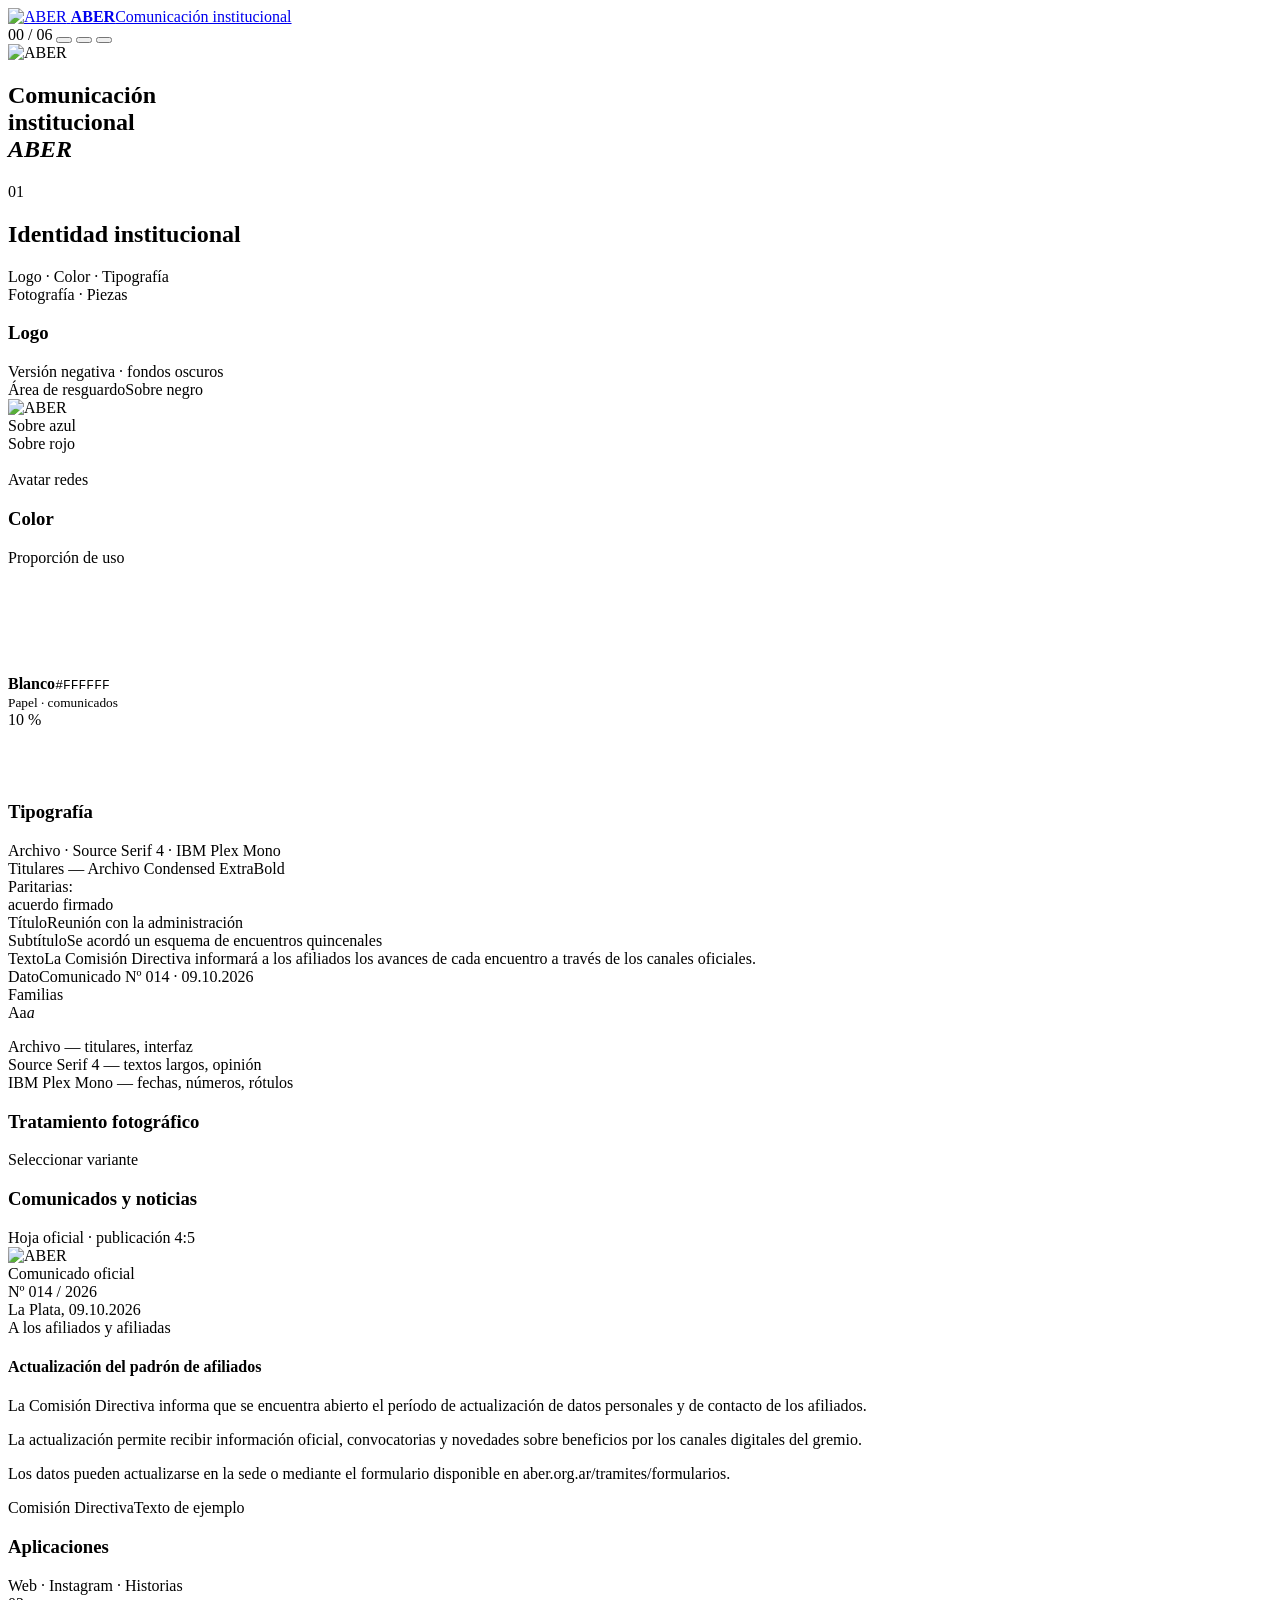
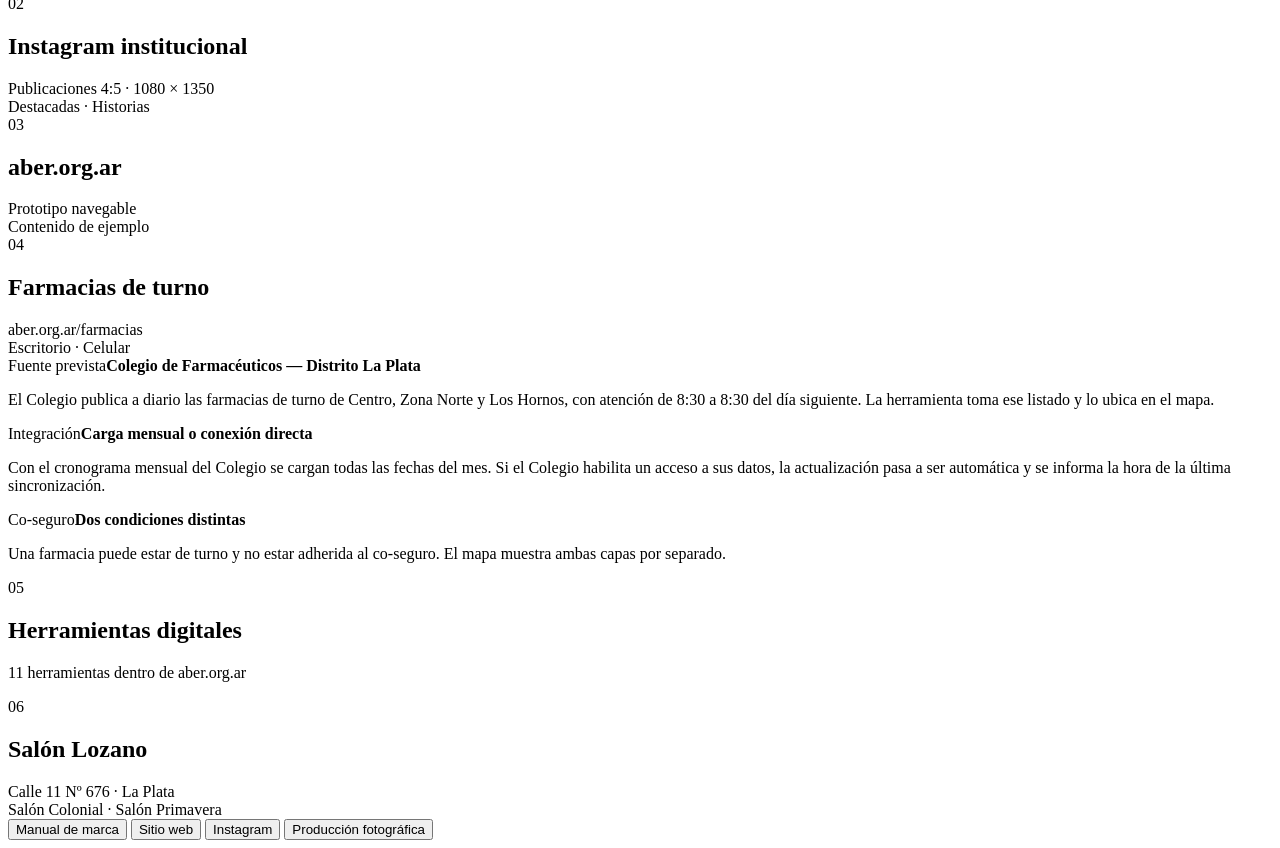
==== aber/index.html @ 08b9a2fa "Add files via upload" ====
<!doctype html>
<html lang="es">
<head>
  <meta charset="utf-8">
  <meta name="viewport" content="width=device-width, initial-scale=1">
  <meta name="robots" content="noindex, nofollow, noarchive, nosnippet, noimageindex">
  <meta name="googlebot" content="noindex, nofollow">
  <meta name="referrer" content="no-referrer">
  <title>ABER — Comunicación institucional</title>
  <meta name="description" content="Propuesta de comunicación institucional para ABER. Documento de trabajo, no indexable.">
  <link rel="icon" href="data:image/svg+xml,%3Csvg xmlns='http://www.w3.org/2000/svg' viewBox='0 0 32 32'%3E%3Crect width='32' height='32' fill='%230b0b0d'/%3E%3Crect x='6' y='22' width='20' height='4' fill='%23d6261d'/%3E%3C/svg%3E">
  <link rel="stylesheet" href="vendor/leaflet/leaflet.css">
  <link rel="stylesheet" href="css/base.css">
  <link rel="stylesheet" href="css/web.css">
  <link rel="stylesheet" href="css/salon.css">
</head>
<body>

<header class="bar">
  <a class="bar__brand" href="#portada" data-go="0">
    <img class="js-logo logo" alt="ABER">
    <span><b>ABER</b>Comunicación institucional</span>
  </a>
  <nav class="bar__nav" id="nav" aria-label="Secciones"></nav>
  <div class="bar__ctrl">
    <span class="count" id="count">00 / 06</span>
    <button id="prev" aria-label="Sección anterior"></button>
    <button id="next" aria-label="Sección siguiente"></button>
    <button class="bar__menu" id="menu" aria-label="Menú"></button>
  </div>
</header>
<div class="progress" id="progress"></div>

<main class="stages" id="stages">

  <!-- 00 PORTADA ======================================================== -->
  <section class="stage" id="portada" data-label="Portada">
    <div class="cover">
      <div class="cover__l">
        <img class="js-logo logo cover__logo" alt="ABER">
        <h1>Comunicación<br>institucional<br><em>ABER</em></h1>
      </div>
      <div class="cover__r">
        <div class="cover__img" id="cover-img"></div>
        <ol class="cover__idx" id="cover-idx"></ol>
      </div>
    </div>
  </section>

  <!-- 01 IDENTIDAD ====================================================== -->
  <section class="stage stage--paper" id="identidad" data-label="Identidad">
    <div class="stage__in">
      <div class="head">
        <span class="head__n">01</span>
        <h2>Identidad institucional</h2>
        <div class="head__meta">Logo · Color · Tipografía<br>Fotografía · Piezas</div>
      </div>

      <div class="sub"><h3>Logo</h3><span>Versión negativa · fondos oscuros</span></div>
      <div class="id-grid">
        <div class="id-logo">
          <span class="k">Área de resguardo</span><span class="k">Sobre negro</span>
          <div class="id-logo__clear"><img class="js-logo logo" alt="ABER"></div>
        </div>
        <div class="id-logo-v">
          <div>
            <div class="id-chip" style="background:var(--azul)"><img class="js-logo logo" alt=""><span class="k">Sobre azul</span></div>
            <div class="id-chip" style="background:var(--rojo)"><img class="js-logo logo" alt=""><span class="k">Sobre rojo</span></div>
          </div>
          <div>
            <div class="id-chip id-chip--avatar"><div class="av"><img class="js-logo logo" alt=""></div><span class="k">Avatar redes</span></div>
            <div class="id-chip" id="id-chip-photo" style="padding:0;overflow:hidden"></div>
          </div>
        </div>
      </div>

      <div class="sub"><h3>Color</h3><span>Proporción de uso</span></div>
      <div class="pal">
        <div style="background:var(--negro);color:#fff"><div><b>Negro</b><code>#0B0B0D · RGB 11 11 13</code></div><div><small>Fondos institucionales · texto</small><br><span class="pal__pct">60 %</span></div></div>
        <div style="background:var(--azul);color:#fff"><div><b>Azul</b><code>#1F3F9C · RGB 31 63 156</code></div><div><small>Noticias · web · acuerdos</small><br><span class="pal__pct">25 %</span></div></div>
        <div style="background:var(--blanco);color:var(--negro)"><div><b>Blanco</b><code>#FFFFFF</code></div><div><small>Papel · comunicados</small><br><span class="pal__pct">10 %</span></div></div>
        <div style="background:var(--rojo);color:#fff"><div><b>Rojo</b><code>#D6261D</code></div><div><small>Oficial · convocatorias</small><br><span class="pal__pct">5 %</span></div></div>
      </div>

      <div class="sub"><h3>Tipografía</h3><span>Archivo · Source Serif 4 · IBM Plex Mono</span></div>
      <div class="type">
        <div class="type__spec">
          <span class="k">Titulares — Archivo Condensed ExtraBold</span>
          <div class="big">Paritarias:<br><span>acuerdo firmado</span></div>
          <div class="type__row"><span class="k">Título</span><span class="t-h1">Reunión con la administración</span></div>
          <div class="type__row"><span class="k">Subtítulo</span><span class="t-h2">Se acordó un esquema de encuentros quincenales</span></div>
          <div class="type__row"><span class="k">Texto</span><span class="t-body">La Comisión Directiva informará a los afiliados los avances de cada encuentro a través de los canales oficiales.</span></div>
          <div class="type__row"><span class="k">Dato</span><span class="t-meta">Comunicado Nº 014 · 09.10.2026</span></div>
        </div>
        <div class="type__alpha">
          <span class="k">Familias</span>
          <div class="glyph">Aa<em>a</em></div>
          <p>Archivo — titulares, interfaz<br>Source Serif 4 — textos largos, opinión<br>IBM Plex Mono — fechas, números, rótulos</p>
        </div>
      </div>

      <div class="sub"><h3>Tratamiento fotográfico</h3><span>Seleccionar variante</span></div>
      <div class="photo-t">
        <div class="photo-t__stage" id="pt-stage"></div>
        <div class="photo-t__opts" id="pt-opts"></div>
      </div>

      <div class="sub"><h3>Comunicados y noticias</h3><span>Hoja oficial · publicación 4:5</span></div>
      <div class="docs-ex">
        <div class="sheet">
          <div class="sheet__h"><img class="js-logo logo" alt="ABER"><div>Comunicado oficial<br>Nº 014 / 2026<br>La Plata, 09.10.2026</div></div>
          <div class="sheet__band"></div>
          <div class="sheet__b">
            <span class="t-meta">A los afiliados y afiliadas</span>
            <h4>Actualización del padrón de afiliados</h4>
            <p>La Comisión Directiva informa que se encuentra abierto el período de actualización de datos personales y de contacto de los afiliados.</p>
            <p>La actualización permite recibir información oficial, convocatorias y novedades sobre beneficios por los canales digitales del gremio.</p>
            <p>Los datos pueden actualizarse en la sede o mediante el formulario disponible en aber.org.ar/tramites/formularios.</p>
            <div class="sheet__sig"><span>Comisión Directiva</span><span>Texto de ejemplo</span></div>
          </div>
        </div>
        <div id="id-posts" style="display:grid;grid-template-columns:1fr 1fr;gap:16px"></div>
      </div>

      <div class="sub"><h3>Aplicaciones</h3><span>Web · Instagram · Historias</span></div>
      <div class="apps" id="id-apps"></div>
    </div>
  </section>

  <!-- 02 INSTAGRAM ====================================================== -->
  <section class="stage stage--ink" id="instagram" data-label="Instagram">
    <div class="stage__in">
      <div class="head">
        <span class="head__n">02</span>
        <h2>Instagram institucional</h2>
        <div class="head__meta">Publicaciones 4:5 · 1080 × 1350<br>Destacadas · Historias</div>
      </div>
      <div class="ig-layout">
        <aside class="ig-now" id="ig-now"></aside>
        <div class="phone" id="ig-phone"></div>
        <aside class="ig-side" id="ig-side"></aside>
      </div>
      <div class="ig-strip" id="ig-strip"></div>
    </div>
  </section>

  <!-- 03 WEB ============================================================ -->
  <section class="stage stage--ink" id="web" data-label="aber.org.ar">
    <div class="stage__in">
      <div class="head">
        <span class="head__n">03</span>
        <h2>aber.org.ar</h2>
        <div class="head__meta">Prototipo navegable<br>Contenido de ejemplo</div>
      </div>
      <div class="tour" id="web-tour"></div>
      <div id="web-frame"></div>
    </div>
  </section>

  <!-- 04 FARMACIAS ====================================================== -->
  <section class="stage stage--ink" id="farmacias" data-label="Farmacias">
    <div class="stage__in">
      <div class="head">
        <span class="head__n">04</span>
        <h2>Farmacias de turno</h2>
        <div class="head__meta">aber.org.ar/farmacias<br>Escritorio · Celular</div>
      </div>
      <div class="farm-wrap">
        <div id="farm-desk"></div>
        <div class="handset"><div class="handset__scr" id="farm-mobile"></div></div>
      </div>
      <div class="farm-note">
        <div><span class="k">Fuente prevista</span><b>Colegio de Farmacéuticos — Distrito La Plata</b><p>El Colegio publica a diario las farmacias de turno de Centro, Zona Norte y Los Hornos, con atención de 8:30 a 8:30 del día siguiente. La herramienta toma ese listado y lo ubica en el mapa.</p></div>
        <div><span class="k">Integración</span><b>Carga mensual o conexión directa</b><p>Con el cronograma mensual del Colegio se cargan todas las fechas del mes. Si el Colegio habilita un acceso a sus datos, la actualización pasa a ser automática y se informa la hora de la última sincronización.</p></div>
        <div><span class="k">Co-seguro</span><b>Dos condiciones distintas</b><p>Una farmacia puede estar de turno y no estar adherida al co-seguro. El mapa muestra ambas capas por separado.</p></div>
      </div>
    </div>
  </section>

  <!-- 05 HERRAMIENTAS =================================================== -->
  <section class="stage stage--ink" id="herramientas" data-label="Herramientas">
    <div class="stage__in">
      <div class="head">
        <span class="head__n">05</span>
        <h2>Herramientas digitales</h2>
        <div class="head__meta">11 herramientas dentro de aber.org.ar</div>
      </div>
      <div class="tools-wrap">
        <ul class="tools-rail" id="tools-rail"></ul>
        <div id="tools-frame"></div>
      </div>
    </div>
  </section>

  <!-- 06 SALÓN LOZANO =================================================== -->
  <section class="stage stage--paper" id="salon" data-label="Salón Lozano">
    <div class="stage__in">
      <div class="head">
        <span class="head__n">06</span>
        <h2>Salón Lozano</h2>
        <div class="head__meta">Calle 11 Nº 676 · La Plata<br>Salón Colonial · Salón Primavera</div>
      </div>
      <div class="sl-tabs" role="tablist">
        <button class="is-on" data-pane="sl-marca">Manual de marca</button>
        <button data-pane="sl-web">Sitio web</button>
        <button data-pane="sl-insta">Instagram</button>
        <button data-pane="sl-fotos">Producción fotográfica</button>
      </div>
      <div class="sl-pane is-on" id="sl-marca"></div>
      <div class="sl-pane" id="sl-web"></div>
      <div class="sl-pane" id="sl-insta"></div>
      <div class="sl-pane" id="sl-fotos"></div>
    </div>
  </section>

</main>

<!-- Visor de publicación -->
<div class="ov" id="ov-post" role="dialog" aria-modal="true" aria-label="Publicación"></div>
<!-- Visor de historias -->
<div class="ov" id="ov-story" role="dialog" aria-modal="true" aria-label="Historia destacada"></div>

<script src="vendor/leaflet/leaflet.js"></script>
<script src="js/config.js"></script>
<script src="js/data/demo.js"></script>
<script src="js/data/contenido-ig.js"></script>
<script src="js/icons.js"></script>
<script src="js/media.js"></script>
<script src="js/posts.js"></script>
<script src="js/instagram.js"></script>
<script src="js/aber-site.js"></script>
<script src="js/logo-salon.js"></script>
<script src="js/salon.js"></script>
<script src="js/presentacion.js"></script>
</body>
</html>
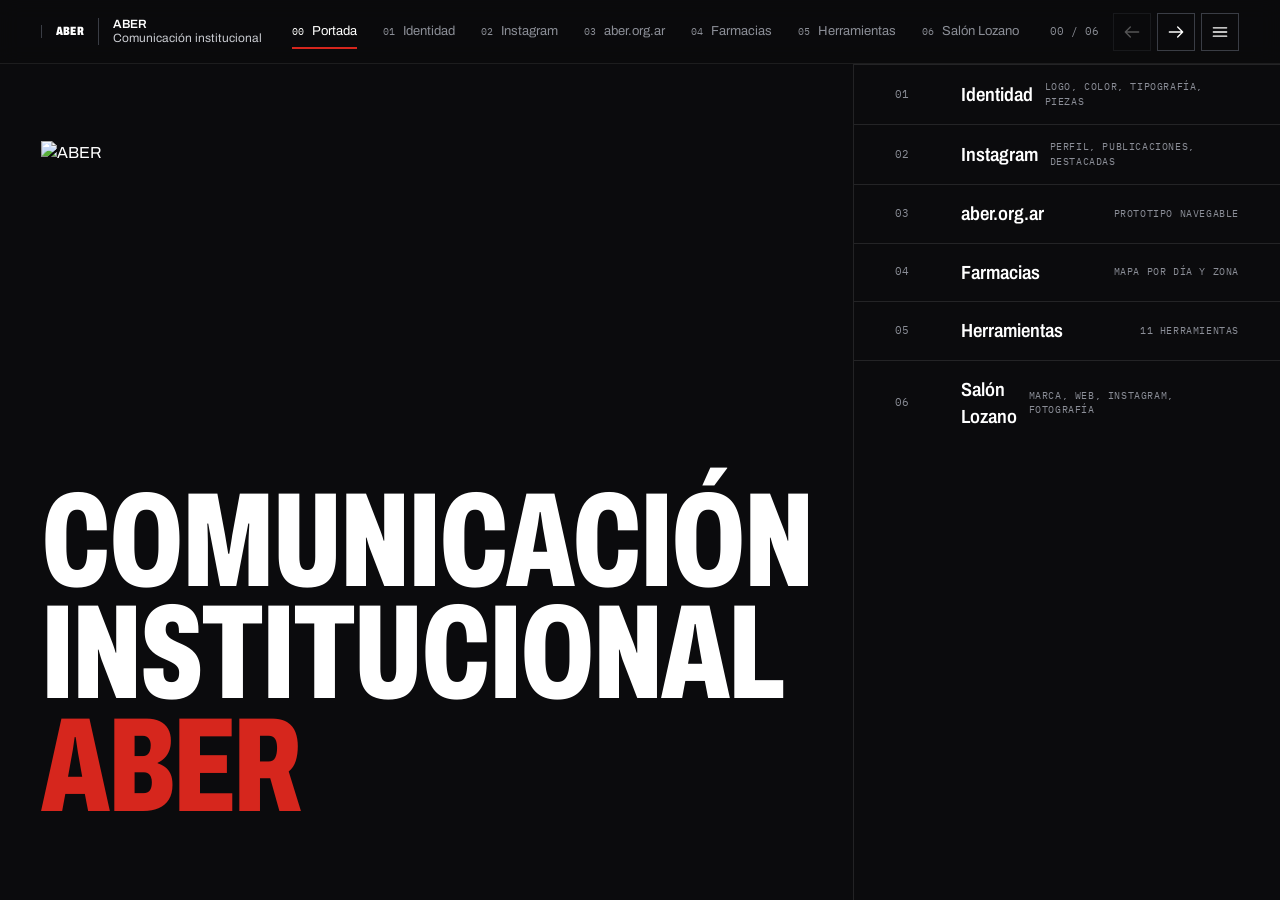
==== commit 8f05bcda: "Update index.html" ====
--- a/aber/index.html
+++ b/aber/index.html
@@ -6,7 +6,7 @@
   <meta name="robots" content="noindex, nofollow, noarchive, nosnippet, noimageindex">
   <meta name="googlebot" content="noindex, nofollow">
   <meta name="referrer" content="no-referrer">
-  <title>ABER — Comunicación institucional</title>
+  <title>ABER - Comunicación institucional</title>
   <meta name="description" content="Propuesta de comunicación institucional para ABER. Documento de trabajo, no indexable.">
   <link rel="icon" href="data:image/svg+xml,%3Csvg xmlns='http://www.w3.org/2000/svg' viewBox='0 0 32 32'%3E%3Crect width='32' height='32' fill='%230b0b0d'/%3E%3Crect x='6' y='22' width='20' height='4' fill='%23d6261d'/%3E%3C/svg%3E">
   <link rel="stylesheet" href="vendor/leaflet/leaflet.css">
@@ -37,11 +37,11 @@
   <section class="stage" id="portada" data-label="Portada">
     <div class="cover">
       <div class="cover__l">
-        <img class="js-logo logo cover__logo" alt="ABER">
+        <img class="https://raw.githubusercontent.com/inaki-ibargoyengarro/portfolio/07cdb1026eb9301e527440f05e593dbdc84491b1/aber/logos/logo-aber.svg" alt="ABER">
         <h1>Comunicación<br>institucional<br><em>ABER</em></h1>
       </div>
       <div class="cover__r">
-        <div class="cover__img" id="cover-img"></div>
+        <div class="https://www.infocielo.com/wp-content/uploads/2025/09/Foto2-scaled.jpg" id="cover-img"></div>
         <ol class="cover__idx" id="cover-idx"></ol>
       </div>
     </div>
--- a/aber/css/base.css
+++ b/aber/css/base.css
@@ -0,0 +1,722 @@
+/* ==========================================================================
+   ABER — Presentación de comunicación institucional
+   Base: tipografías, tokens, estructura de la presentación, identidad,
+   Instagram y visores.
+   ========================================================================== */
+
+@font-face { font-family: "Archivo"; src: url("../assets/fonts/archivo-latin-standard-normal.woff2") format("woff2"); font-weight: 100 900; font-stretch: 62% 125%; font-display: swap; unicode-range: U+0000-00FF, U+0131, U+0152-0153, U+02BB-02BC, U+02C6, U+02DA, U+02DC, U+2000-206F, U+20AC, U+2122, U+2191, U+2193, U+2212, U+2215, U+FEFF, U+FFFD; }
+@font-face { font-family: "Archivo"; src: url("../assets/fonts/archivo-latin-ext-standard-normal.woff2") format("woff2"); font-weight: 100 900; font-stretch: 62% 125%; font-display: swap; unicode-range: U+0100-02AF, U+0304, U+0308, U+0329, U+1E00-1E9F, U+1EF2-1EFF, U+2020, U+20A0-20AB, U+20AD-20C0, U+2113, U+2C60-2C7F, U+A720-A7FF; }
+@font-face { font-family: "Source Serif 4"; src: url("../assets/fonts/source-serif-4-latin-standard-normal.woff2") format("woff2"); font-weight: 200 900; font-display: swap; }
+@font-face { font-family: "Source Serif 4"; src: url("../assets/fonts/source-serif-4-latin-standard-italic.woff2") format("woff2"); font-weight: 200 900; font-style: italic; font-display: swap; }
+@font-face { font-family: "Cormorant Garamond"; src: url("../assets/fonts/cormorant-garamond-latin-wght-normal.woff2") format("woff2"); font-weight: 300 700; font-display: swap; }
+@font-face { font-family: "Cormorant Garamond"; src: url("../assets/fonts/cormorant-garamond-latin-wght-italic.woff2") format("woff2"); font-weight: 300 700; font-style: italic; font-display: swap; }
+@font-face { font-family: "IBM Plex Mono"; src: url("../assets/fonts/ibm-plex-mono-latin-400-normal.woff2") format("woff2"); font-weight: 400; font-display: swap; }
+@font-face { font-family: "IBM Plex Mono"; src: url("../assets/fonts/ibm-plex-mono-latin-500-normal.woff2") format("woff2"); font-weight: 500; font-display: swap; }
+
+:root {
+  /* Identidad ABER */
+  --negro: #0b0b0d;
+  --tinta: #15161a;
+  --grafito: #24262c;
+  --humo: #3a3d45;
+  --gris: #8b8e97;
+  --niebla: #c9cbd1;
+  --papel: #f4f3ef;
+  --blanco: #ffffff;
+  --azul: #1f3f9c;
+  --azul-osc: #122766;
+  --azul-cl: #dfe5f4;
+  --rojo: #d6261d;
+  --rojo-osc: #9e1a14;
+
+  --f-sans: "Archivo", "Helvetica Neue", Arial, sans-serif;
+  --f-serif: "Source Serif 4", Georgia, serif;
+  --f-mono: "IBM Plex Mono", ui-monospace, monospace;
+  --f-salon: "Cormorant Garamond", Garamond, serif;
+
+  --bar: 64px;
+  --gut: clamp(16px, 3.2vw, 48px);
+  --ease: cubic-bezier(.2, .7, .1, 1);
+}
+
+*, *::before, *::after { box-sizing: border-box; }
+html, body { height: 100%; }
+body {
+  margin: 0; background: var(--negro); color: var(--blanco);
+  font-family: var(--f-sans); font-size: 16px; line-height: 1.45;
+  -webkit-font-smoothing: antialiased; overflow: hidden;
+}
+img { max-width: 100%; display: block; }
+button, input, select, textarea { font: inherit; color: inherit; }
+button { cursor: pointer; background: none; border: 0; padding: 0; }
+a { color: inherit; }
+.ico { width: 1.25em; height: 1.25em; flex: none; }
+.vh { position: absolute !important; width: 1px; height: 1px; overflow: hidden; clip: rect(0 0 0 0); }
+
+/* --------------------------------------------------------------------------
+   Tipografía de presentación
+   -------------------------------------------------------------------------- */
+.mono { font-family: var(--f-mono); font-size: 11px; letter-spacing: .08em; text-transform: uppercase; }
+.cond { font-stretch: 72%; }
+.k { font-family: var(--f-mono); font-size: 11px; letter-spacing: .1em; text-transform: uppercase; color: var(--gris); }
+
+/* --------------------------------------------------------------------------
+   Barra superior
+   -------------------------------------------------------------------------- */
+.bar {
+  position: fixed; inset: 0 0 auto 0; height: var(--bar); z-index: 50;
+  display: grid; grid-template-columns: auto 1fr auto; align-items: center; gap: 24px;
+  padding: 0 var(--gut); background: rgba(11, 11, 13, .92);
+  backdrop-filter: blur(10px); border-bottom: 1px solid rgba(255, 255, 255, .08);
+}
+.bar__brand { display: flex; align-items: center; gap: 14px; text-decoration: none; }
+.bar__brand img { height: 30px; width: auto; }
+.bar__brand span { font-size: 12px; line-height: 1.15; color: var(--niebla); border-left: 1px solid var(--humo); padding-left: 14px; }
+.bar__brand b { display: block; color: var(--blanco); font-weight: 600; }
+.bar__nav { display: flex; gap: 2px; justify-content: center; overflow-x: auto; scrollbar-width: none; }
+.bar__nav::-webkit-scrollbar { display: none; }
+.bar__nav button {
+  position: relative; display: flex; gap: 8px; align-items: baseline; white-space: nowrap;
+  padding: 10px 12px; font-size: 13px; color: var(--gris); transition: color .2s;
+}
+.bar__nav button i { font-family: var(--f-mono); font-style: normal; font-size: 10px; }
+.bar__nav button:hover { color: var(--blanco); }
+.bar__nav button.is-on { color: var(--blanco); }
+.bar__nav button.is-on::after { content: ""; position: absolute; left: 12px; right: 12px; bottom: 2px; height: 2px; background: var(--rojo); }
+.bar__ctrl { display: flex; align-items: center; gap: 6px; }
+.bar__ctrl .count { font-family: var(--f-mono); font-size: 11px; color: var(--gris); margin-right: 8px; min-width: 44px; text-align: right; }
+.bar__ctrl button { width: 38px; height: 38px; display: grid; place-items: center; border: 1px solid var(--humo); color: var(--blanco); transition: background .2s, border-color .2s; }
+.bar__ctrl button:hover { background: var(--blanco); color: var(--negro); border-color: var(--blanco); }
+.bar__ctrl button:disabled { opacity: .3; pointer-events: none; }
+.bar__menu { display: none; }
+.progress { position: fixed; top: var(--bar); left: 0; height: 2px; background: var(--rojo); z-index: 51; transition: width .5s var(--ease); }
+
+/* --------------------------------------------------------------------------
+   Escenarios (secciones)
+   -------------------------------------------------------------------------- */
+.stages { position: fixed; inset: var(--bar) 0 0 0; }
+.stage {
+  position: absolute; inset: 0; overflow-y: auto; overflow-x: hidden;
+  opacity: 0; visibility: hidden; transform: translateX(40px);
+  transition: opacity .55s var(--ease), transform .7s var(--ease), visibility 0s .7s;
+  scroll-behavior: smooth;
+}
+.stage.from-left { transform: translateX(-40px); }
+.stage.is-on { opacity: 1; visibility: visible; transform: none; transition: opacity .55s var(--ease) .08s, transform .7s var(--ease) .08s, visibility 0s; }
+.stage--paper { background: var(--papel); color: var(--negro); }
+.stage--ink { background: var(--tinta); }
+.stage__in { padding: clamp(24px, 3.4vw, 52px) var(--gut) 96px; max-width: 1560px; margin: 0 auto; }
+
+.head {
+  display: grid; grid-template-columns: minmax(80px, 140px) 1fr auto; gap: 24px; align-items: end;
+  padding-bottom: 18px; border-bottom: 1px solid currentColor; margin-bottom: clamp(22px, 3vw, 40px);
+}
+.head__n { font-family: var(--f-mono); font-size: 13px; letter-spacing: .1em; align-self: start; padding-top: 10px; }
+.head__n::before { content: ""; display: block; width: 26px; height: 3px; background: var(--rojo); margin-bottom: 10px; }
+.head h2 { margin: 0; font-size: clamp(34px, 4.8vw, 74px); line-height: .9; font-weight: 800; font-stretch: 68%; text-transform: uppercase; letter-spacing: -.01em; }
+.head__meta { font-family: var(--f-mono); font-size: 11px; letter-spacing: .08em; text-transform: uppercase; text-align: right; line-height: 1.7; opacity: .65; }
+
+.sub { display: flex; align-items: baseline; gap: 14px; margin: 64px 0 22px; }
+.sub:first-child { margin-top: 0; }
+.sub h3 { margin: 0; font-size: 22px; font-weight: 700; font-stretch: 80%; text-transform: uppercase; letter-spacing: .01em; }
+.sub span { font-family: var(--f-mono); font-size: 11px; letter-spacing: .08em; opacity: .55; text-transform: uppercase; }
+.sub::after { content: ""; flex: 1; height: 1px; background: currentColor; opacity: .18; }
+
+.demo-flag {
+  display: inline-flex; gap: 6px; align-items: center; padding: 3px 8px;
+  font-family: var(--f-mono); font-size: 10px; letter-spacing: .08em; text-transform: uppercase;
+  border: 1px solid currentColor; opacity: .7;
+}
+
+/* --------------------------------------------------------------------------
+   Imágenes ilustrativas
+   -------------------------------------------------------------------------- */
+.ph { position: relative; margin: 0; overflow: hidden; background: var(--ph-bg); }
+.ph svg, .ph img { position: absolute; inset: 0; width: 100%; height: 100%; object-fit: cover; }
+.ph__tag {
+  position: absolute; right: 8px; bottom: 8px; z-index: 2; padding: 3px 6px;
+  font-family: var(--f-mono); font-size: 9px; letter-spacing: .08em; text-transform: uppercase;
+  background: rgba(0, 0, 0, .55); color: #fff; pointer-events: none;
+}
+.ph--azul { --ph-bg: #0f1f52; --ph-bg2: #1f3f9c; --ph-mid: #2c52b8; --ph-fg: #07103a; --ph-ac: #e9edf8; }
+.ph--noche { --ph-bg: #0b0b0d; --ph-bg2: #2a2c33; --ph-mid: #3b3e47; --ph-fg: #000; --ph-ac: #d6261d; }
+.ph--rojo { --ph-bg: #7c130e; --ph-bg2: #d6261d; --ph-mid: #b61f17; --ph-fg: #350604; --ph-ac: #f4f3ef; }
+.ph--papel { --ph-bg: #dedbd1; --ph-bg2: #f4f3ef; --ph-mid: #cbc6b8; --ph-fg: #24262c; --ph-ac: #1f3f9c; }
+.ph--gris { --ph-bg: #46484f; --ph-bg2: #8b8e97; --ph-mid: #6c6f78; --ph-fg: #16171b; --ph-ac: #f4f3ef; }
+.ph--calido { --ph-bg: #2a241d; --ph-bg2: #5b4b3a; --ph-mid: #786550; --ph-fg: #15110d; --ph-ac: #ead9b6; }
+.ph--salvia { --ph-bg: #2a3328; --ph-bg2: #5f6e57; --ph-mid: #7f8e74; --ph-fg: #141a12; --ph-ac: #efe6cf; }
+
+/* Logo */
+.logo { display: block; height: auto; }
+.logo-fallback { font-weight: 900; font-stretch: 70%; letter-spacing: .02em; }
+
+/* --------------------------------------------------------------------------
+   00 Portada
+   -------------------------------------------------------------------------- */
+.cover { min-height: 100%; display: grid; grid-template-columns: 1.15fr 1fr; }
+.cover__l { padding: clamp(32px, 6vw, 88px) var(--gut); display: flex; flex-direction: column; justify-content: space-between; gap: 48px; border-right: 1px solid rgba(255,255,255,.1); }
+.cover__logo { width: clamp(140px, 18vw, 240px); }
+.cover h1 { margin: 0; font-size: clamp(56px, 10.5vw, 168px); line-height: .84; font-weight: 800; font-stretch: 64%; text-transform: uppercase; letter-spacing: -.015em; }
+.cover h1 em { font-style: normal; color: var(--rojo); }
+.cover__meta { display: grid; grid-template-columns: repeat(3, auto); justify-content: start; gap: 8px 40px; }
+.cover__meta div { font-family: var(--f-mono); font-size: 11px; letter-spacing: .08em; text-transform: uppercase; color: var(--gris); }
+.cover__meta b { display: block; color: var(--blanco); font-weight: 500; margin-top: 4px; }
+.cover__r { display: flex; flex-direction: column; }
+.cover__img { flex: 1; min-height: 260px; }
+.cover__idx { list-style: none; margin: 0; padding: 0; background: var(--negro); }
+.cover__idx button {
+  width: 100%; display: grid; grid-template-columns: 54px 1fr auto; align-items: center; gap: 12px; text-align: left;
+  padding: 15px var(--gut); border-top: 1px solid rgba(255,255,255,.1); transition: background .25s, padding .25s;
+}
+.cover__idx button:hover { background: var(--azul); padding-left: calc(var(--gut) + 8px); }
+.cover__idx i { font-family: var(--f-mono); font-style: normal; font-size: 11px; color: var(--gris); }
+.cover__idx button:hover i { color: var(--blanco); }
+.cover__idx span { font-size: 19px; font-weight: 600; font-stretch: 85%; }
+.cover__idx small { font-family: var(--f-mono); font-size: 10px; letter-spacing: .06em; text-transform: uppercase; color: var(--gris); }
+
+/* --------------------------------------------------------------------------
+   01 Identidad
+   -------------------------------------------------------------------------- */
+.id-grid { display: grid; grid-template-columns: repeat(12, 1fr); gap: 16px; }
+.id-logo { grid-column: span 7; background: var(--negro); color: #fff; min-height: 420px; position: relative; display: grid; place-items: center; overflow: hidden; }
+.id-logo__clear { position: relative; padding: 46px; outline: 1px dashed rgba(255,255,255,.28); }
+.id-logo__clear::before, .id-logo__clear::after { content: ""; position: absolute; width: 46px; height: 46px; border: 1px solid rgba(214, 38, 29, .7); }
+.id-logo__clear::before { left: 0; top: 0; border-width: 0 1px 1px 0; }
+.id-logo__clear::after { right: 0; bottom: 0; border-width: 1px 0 0 1px; }
+.id-logo img { width: clamp(160px, 22vw, 300px); }
+.id-logo .k { position: absolute; left: 20px; top: 18px; }
+.id-logo .k + .k { left: auto; right: 20px; }
+.id-logo-v { grid-column: span 5; display: grid; grid-template-rows: 1fr 1fr; gap: 16px; }
+.id-logo-v > div { display: grid; grid-template-columns: 1fr 1fr; gap: 16px; }
+.id-chip { position: relative; display: grid; place-items: center; min-height: 196px; }
+.id-chip img { width: 46%; }
+.id-chip .k { position: absolute; left: 14px; bottom: 12px; color: rgba(255,255,255,.75); }
+.id-chip--avatar { background: var(--tinta); }
+.id-chip--avatar .av { width: 112px; height: 112px; border-radius: 50%; background: var(--negro); display: grid; place-items: center; box-shadow: 0 0 0 3px var(--tinta), 0 0 0 5px var(--rojo); }
+.id-chip--avatar .av img { width: 70%; }
+
+.pal { display: grid; grid-template-columns: 6fr 2.5fr 1fr .9fr; min-height: 300px; border: 1px solid rgba(0,0,0,.12); }
+.pal > div { position: relative; padding: 20px; display: flex; flex-direction: column; justify-content: space-between; }
+.pal b { font-size: 26px; font-weight: 800; font-stretch: 72%; text-transform: uppercase; }
+.pal code { font-family: var(--f-mono); font-size: 11px; display: block; line-height: 1.7; opacity: .8; }
+.pal small { font-family: var(--f-mono); font-size: 10px; letter-spacing: .06em; text-transform: uppercase; opacity: .7; }
+.pal__pct { font-family: var(--f-mono); font-size: 11px; }
+
+.type { display: grid; grid-template-columns: 1.3fr 1fr; gap: 16px; }
+.type__spec { background: var(--blanco); padding: clamp(20px, 3vw, 40px); border: 1px solid rgba(0,0,0,.08); }
+.type__spec .big { font-size: clamp(54px, 7vw, 112px); line-height: .85; font-weight: 800; font-stretch: 64%; text-transform: uppercase; margin: 16px 0 24px; }
+.type__spec .big span { color: var(--azul); }
+.type__row { display: grid; grid-template-columns: 120px 1fr; gap: 16px; padding: 14px 0; border-top: 1px solid rgba(0,0,0,.1); align-items: baseline; }
+.type__row .k { color: #6b6e76; }
+.t-h1 { font-size: 34px; line-height: 1; font-weight: 800; font-stretch: 70%; text-transform: uppercase; }
+.t-h2 { font-size: 22px; font-weight: 600; font-stretch: 88%; line-height: 1.1; }
+.t-body { font-family: var(--f-serif); font-size: 17px; line-height: 1.5; }
+.t-meta { font-family: var(--f-mono); font-size: 12px; letter-spacing: .08em; text-transform: uppercase; }
+.type__alpha { background: var(--negro); color: var(--blanco); padding: clamp(20px, 3vw, 40px); display: flex; flex-direction: column; justify-content: space-between; gap: 24px; }
+.type__alpha .glyph { font-size: clamp(120px, 16vw, 230px); line-height: .8; font-weight: 800; font-stretch: 64%; }
+.type__alpha .glyph em { font-family: var(--f-serif); font-style: italic; font-weight: 400; font-stretch: 100%; color: var(--rojo); }
+.type__alpha p { margin: 0; font-family: var(--f-mono); font-size: 11px; letter-spacing: .06em; color: var(--niebla); text-transform: uppercase; line-height: 1.8; }
+
+.photo-t { display: grid; grid-template-columns: 1.6fr 1fr; gap: 16px; }
+.photo-t__stage { position: relative; aspect-ratio: 16 / 10; }
+.photo-t__stage .ph { position: absolute; inset: 0; transition: filter .4s; }
+.photo-t__cap { position: absolute; left: 0; bottom: 0; right: 0; padding: 28px; color: #fff; z-index: 3; background: linear-gradient(transparent, rgba(0,0,0,.6)); }
+.photo-t__cap b { display: block; font-size: clamp(22px, 2.6vw, 38px); line-height: 1; font-weight: 800; font-stretch: 70%; text-transform: uppercase; max-width: 16ch; }
+.photo-t__cap span { display: inline-block; margin-bottom: 10px; padding: 3px 7px; background: var(--rojo); font-family: var(--f-mono); font-size: 10px; letter-spacing: .08em; text-transform: uppercase; }
+.photo-t__opts { display: flex; flex-direction: column; }
+.photo-t__opts button { display: grid; grid-template-columns: 54px 1fr; gap: 16px; align-items: center; text-align: left; padding: 16px 0; border-top: 1px solid rgba(0,0,0,.14); }
+.photo-t__opts button:last-child { border-bottom: 1px solid rgba(0,0,0,.14); }
+.photo-t__opts button .sw { width: 54px; height: 54px; }
+.photo-t__opts button b { display: block; font-size: 16px; font-weight: 700; }
+.photo-t__opts button small { color: #6b6e76; font-size: 13px; }
+.photo-t__opts button.is-on b { color: var(--rojo); }
+.photo-t__opts button.is-on .sw { outline: 2px solid var(--rojo); outline-offset: 3px; }
+
+.docs-ex { display: grid; grid-template-columns: 1fr 1.25fr; gap: 16px; align-items: start; }
+.sheet { background: var(--blanco); color: var(--negro); box-shadow: 0 1px 0 rgba(0,0,0,.06), 0 30px 60px -30px rgba(0,0,0,.35); aspect-ratio: 1 / 1.414; display: flex; flex-direction: column; }
+.sheet__h { background: var(--negro); color: #fff; display: flex; justify-content: space-between; align-items: center; padding: 6% 7%; }
+.sheet__h img { width: 26%; }
+.sheet__h div { text-align: right; font-family: var(--f-mono); font-size: clamp(8px, .8vw, 11px); letter-spacing: .08em; text-transform: uppercase; line-height: 1.6; }
+.sheet__band { height: 1.4%; background: var(--rojo); }
+.sheet__b { padding: 7%; flex: 1; display: flex; flex-direction: column; }
+.sheet__b .t-meta { color: var(--rojo); font-size: clamp(9px, .8vw, 11px); }
+.sheet__b h4 { margin: 3% 0 5%; font-size: clamp(20px, 2.3vw, 34px); line-height: .95; font-weight: 800; font-stretch: 70%; text-transform: uppercase; }
+.sheet__b p { margin: 0 0 3%; font-family: var(--f-serif); font-size: clamp(10px, .95vw, 14px); line-height: 1.5; }
+.sheet__sig { margin-top: auto; padding-top: 4%; border-top: 1px solid rgba(0,0,0,.2); display: flex; justify-content: space-between; font-family: var(--f-mono); font-size: clamp(8px, .75vw, 10px); letter-spacing: .06em; text-transform: uppercase; }
+
+.apps { display: grid; grid-template-columns: 1fr 1fr 1fr; gap: 16px; align-items: end; }
+.apps figure { margin: 0; }
+.apps figcaption { margin-top: 10px; display: flex; justify-content: space-between; }
+.app-web { background: var(--blanco); border: 1px solid rgba(0,0,0,.1); overflow: hidden; }
+.app-web__bar { background: var(--negro); display: flex; align-items: center; justify-content: space-between; padding: 12px 16px; }
+.app-web__bar img { height: 22px; width: auto; }
+.app-web__bar span { display: flex; gap: 10px; }
+.app-web__bar i { display: block; width: 26px; height: 3px; background: rgba(255,255,255,.35); }
+.app-web .ph { aspect-ratio: 16 / 9; }
+.app-web__t { padding: 16px; }
+.app-web__t .t-meta { font-size: 10px; color: var(--rojo); }
+.app-web__t b { display: block; margin-top: 6px; font-size: 19px; line-height: 1.05; font-weight: 700; font-stretch: 82%; }
+.app-story { width: 62%; margin: 0 auto; }
+
+/* --------------------------------------------------------------------------
+   Publicaciones 4:5 (escaladas por contenedor)
+   -------------------------------------------------------------------------- */
+.post { position: relative; aspect-ratio: 4 / 5; container-type: inline-size; overflow: hidden; color: #fff; background: var(--negro); font-family: var(--f-sans); }
+.post * { margin: 0; }
+.post .ph { position: absolute; inset: 0; }
+.post--img img { position: absolute; inset: 0; width: 100%; height: 100%; object-fit: cover; display: block; }
+.post .ph__tag { font-size: 1.9cqw; right: 2cqw; bottom: 2cqw; }
+.p-kick { display: inline-flex; align-items: center; gap: 1.6cqw; font-family: var(--f-mono); font-size: 2.9cqw; letter-spacing: .1em; text-transform: uppercase; }
+.p-kick::before { content: ""; width: 4.5cqw; height: .9cqw; background: currentColor; }
+.p-h { font-weight: 800; font-stretch: 66%; text-transform: uppercase; line-height: .9; letter-spacing: -.005em; }
+.p-foot { position: absolute; left: 6cqw; right: 6cqw; bottom: 5cqw; display: flex; justify-content: space-between; align-items: center; font-family: var(--f-mono); font-size: 2.4cqw; letter-spacing: .08em; text-transform: uppercase; z-index: 2; }
+.p-foot img { height: 5.4cqw; width: auto; }
+.p-logo-dark { background: var(--negro); padding: 1.4cqw 2.2cqw; }
+
+/* noticia */
+.post--noticia .ph { bottom: 42%; }
+.post--noticia .p-body { position: absolute; left: 0; right: 0; bottom: 0; height: 42%; background: var(--negro); padding: 5.5cqw 6cqw 0; border-top: 1.4cqw solid var(--azul); }
+.post--noticia .p-kick { color: #9fb3ea; }
+.post--noticia .p-h { font-size: 8.4cqw; margin-top: 2.6cqw; }
+/* comunicado */
+.post--comunicado { background: var(--papel); color: var(--negro); }
+.post--comunicado .p-band { background: var(--rojo); color: #fff; padding: 5cqw 6cqw 4cqw; }
+.post--comunicado .p-band b { display: block; font-size: 11cqw; font-weight: 800; font-stretch: 64%; line-height: .85; text-transform: uppercase; }
+.post--comunicado .p-band span { font-family: var(--f-mono); font-size: 2.6cqw; letter-spacing: .1em; }
+.post--comunicado .p-h { font-size: 7.6cqw; padding: 6cqw 6cqw 0; }
+.post--comunicado .p-txt { padding: 3.6cqw 6cqw 0; font-family: var(--f-serif); font-size: 3.4cqw; line-height: 1.45; color: #2a2c33; }
+.post--comunicado .p-foot { color: var(--negro); border-top: .3cqw solid var(--negro); padding-top: 3cqw; bottom: 4.5cqw; }
+/* acuerdo */
+.post--acuerdo { background: var(--azul); }
+.post--acuerdo .p-in { position: absolute; inset: 6cqw; }
+.post--acuerdo .p-big { font-size: 25cqw; line-height: .78; font-weight: 800; font-stretch: 62%; text-transform: uppercase; color: #fff; letter-spacing: -.01em; }
+.post--acuerdo .p-h { font-size: 6.6cqw; margin-top: 4cqw; max-width: 80%; }
+.post--acuerdo ol { list-style: none; padding: 0; margin-top: 5cqw; border-top: .3cqw solid rgba(255,255,255,.45); }
+.post--acuerdo li { display: grid; grid-template-columns: 9cqw 1fr; padding: 2.4cqw 0; border-bottom: .3cqw solid rgba(255,255,255,.25); font-size: 3.6cqw; font-weight: 500; }
+.post--acuerdo li span { font-family: var(--f-mono); font-size: 2.8cqw; color: #b9c6ee; }
+/* opinión */
+.post--opinion .p-q { position: absolute; left: 4cqw; top: -6cqw; font-family: var(--f-serif); font-size: 52cqw; line-height: 1; color: var(--rojo); }
+.post--opinion .p-quote { position: absolute; left: 6cqw; right: 6cqw; top: 28cqw; font-family: var(--f-serif); font-style: italic; font-size: 7.6cqw; line-height: 1.12; }
+.post--opinion .p-who { position: absolute; left: 6cqw; right: 6cqw; bottom: 16cqw; display: flex; gap: 3.4cqw; align-items: center; }
+.post--opinion .p-who .ph { position: relative; width: 15cqw; height: 15cqw; border-radius: 50%; flex: none; }
+.post--opinion .p-who b { display: block; font-size: 3.8cqw; }
+.post--opinion .p-who span { font-family: var(--f-mono); font-size: 2.5cqw; letter-spacing: .08em; text-transform: uppercase; color: #9b9ea6; }
+.post--opinion .p-foot { border-top: .3cqw solid #3a3d45; padding-top: 3cqw; }
+/* agenda */
+.post--agenda { background: var(--blanco); color: var(--negro); }
+.post--agenda .p-date { position: absolute; left: 6cqw; top: 6cqw; width: 34cqw; background: var(--rojo); color: #fff; text-align: center; padding: 3cqw 0 4cqw; }
+.post--agenda .p-date b { display: block; font-size: 22cqw; font-weight: 800; font-stretch: 62%; line-height: .85; }
+.post--agenda .p-date span { font-family: var(--f-mono); font-size: 3.4cqw; letter-spacing: .14em; }
+.post--agenda .p-kick { position: absolute; left: 46cqw; top: 7cqw; color: var(--rojo); }
+.post--agenda .p-h { position: absolute; left: 6cqw; right: 6cqw; top: 54cqw; font-size: 10cqw; }
+.post--agenda dl { position: absolute; left: 6cqw; right: 6cqw; bottom: 17cqw; display: grid; grid-template-columns: 24cqw 1fr; border-top: .3cqw solid var(--negro); }
+.post--agenda dt, .post--agenda dd { padding: 2.2cqw 0; border-bottom: .3cqw solid rgba(0,0,0,.15); font-size: 3.4cqw; }
+.post--agenda dt { font-family: var(--f-mono); font-size: 2.6cqw; letter-spacing: .1em; text-transform: uppercase; color: #6b6e76; padding-top: 2.8cqw; }
+.post--agenda .p-foot { color: var(--negro); }
+/* prensa */
+.post--prensa .ph { right: 38%; }
+.post--prensa .p-side { position: absolute; top: 0; bottom: 0; right: 0; width: 38%; background: var(--negro); padding: 6cqw 4.5cqw; display: flex; flex-direction: column; }
+.post--prensa .p-side .p-kick { color: var(--rojo); }
+.post--prensa .p-side .p-h { font-size: 6.4cqw; margin-top: 4cqw; }
+.post--prensa .p-side p { margin-top: auto; margin-bottom: 9cqw; font-family: var(--f-mono); font-size: 2.6cqw; letter-spacing: .06em; text-transform: uppercase; color: #9b9ea6; line-height: 1.6; }
+.post--prensa .p-onair { position: absolute; left: 5cqw; top: 5cqw; z-index: 2; display: flex; align-items: center; gap: 1.6cqw; background: var(--rojo); padding: 1.4cqw 2.4cqw; font-family: var(--f-mono); font-size: 2.6cqw; letter-spacing: .1em; }
+/* debate */
+.post--debate { background: var(--rojo); }
+.post--debate .p-in { position: absolute; inset: 6cqw; }
+.post--debate .p-h { font-size: 11cqw; margin-top: 6cqw; }
+.post--debate .p-h span { display: block; color: var(--negro); }
+.post--debate .p-dots { position: absolute; left: 6cqw; bottom: 16cqw; display: flex; gap: 1.6cqw; align-items: center; font-family: var(--f-mono); font-size: 2.6cqw; letter-spacing: .1em; text-transform: uppercase; }
+.post--debate .p-dots i { width: 2cqw; height: 2cqw; border-radius: 50%; background: rgba(255,255,255,.4); }
+.post--debate .p-dots i:first-child { background: #fff; width: 6cqw; border-radius: 2cqw; }
+/* actividad */
+.post--actividad .p-shade { position: absolute; inset: 0; background: linear-gradient(180deg, transparent 45%, rgba(0,0,0,.82)); }
+.post--actividad .p-body { position: absolute; left: 6cqw; right: 6cqw; bottom: 15cqw; }
+.post--actividad .p-h { font-size: 9.4cqw; margin-top: 2.6cqw; }
+/* gestión */
+.post--gestion { background: var(--negro); }
+.post--gestion .p-in { position: absolute; inset: 6cqw; }
+.post--gestion .p-h { font-size: 10cqw; margin: 2.6cqw 0 5cqw; }
+.post--gestion ul { list-style: none; padding: 0; }
+.post--gestion li { display: grid; grid-template-columns: 20cqw 1fr; align-items: center; gap: 3cqw; padding: 2.4cqw 0; border-top: .3cqw solid #2a2c33; }
+.post--gestion li b { font-size: 11cqw; line-height: .9; font-weight: 800; font-stretch: 62%; color: var(--blanco); }
+.post--gestion li span { font-size: 3.4cqw; color: #c9cbd1; line-height: 1.3; }
+.post--gestion li:first-child b { color: var(--rojo); }
+
+/* Zona segura de la grilla 3:4 */
+.safe { position: absolute; inset: 0; pointer-events: none; z-index: 5; opacity: 0; transition: opacity .3s; }
+.safe::before, .safe::after { content: ""; position: absolute; left: 0; right: 0; height: 3.33%; background: rgba(214, 38, 29, .45); }
+.safe::before { top: 0; } .safe::after { bottom: 0; }
+.show-safe .safe { opacity: 1; }
+
+/* --------------------------------------------------------------------------
+   02 Instagram
+   -------------------------------------------------------------------------- */
+.ig-layout { display: grid; grid-template-columns: minmax(220px, .8fr) auto minmax(260px, 1fr); gap: clamp(20px, 3vw, 48px); align-items: start; }
+.ig-now { position: sticky; top: 0; }
+.ig-now__shots { display: grid; grid-template-columns: 1fr; gap: 8px; align-items: start; }
+.ig-now__shot { position: relative; aspect-ratio: 4 / 3; background: #1d1e23; overflow: hidden; border: 1px solid #2a2c33; cursor: zoom-in; }
+.ig-now__shot img { width: 100%; height: 100%; object-fit: contain; }
+.ig-now__empty { position: absolute; inset: 0; display: flex; flex-direction: column; justify-content: flex-end; padding: 14px; gap: 8px;
+  background: repeating-linear-gradient(-45deg, #18191d 0 10px, #1d1e23 10px 20px); }
+.ig-now__empty .ico { width: 26px; height: 26px; color: var(--gris); }
+.ig-now__empty b { font-size: 13px; font-weight: 600; }
+.ig-now__empty code { font-family: var(--f-mono); font-size: 10px; color: var(--gris); word-break: break-all; }
+.ig-now__diag { list-style: none; padding: 0; margin: 18px 0 0; border-top: 1px solid #2a2c33; }
+.ig-now__diag li { display: flex; gap: 10px; padding: 9px 0; border-bottom: 1px solid #2a2c33; font-size: 13px; color: var(--niebla); }
+.ig-now__diag li i { font-style: normal; font-family: var(--f-mono); font-size: 10px; color: var(--rojo); padding-top: 3px; }
+
+.phone { width: min(390px, 86vw); height: min(800px, 82vh); min-height: 640px; background: #000; border-radius: 52px; padding: 12px; box-shadow: 0 0 0 1.5px #3a3d45, 0 50px 90px -40px rgba(0,0,0,.9); position: relative; }
+.phone__scr { width: 100%; height: 100%; border-radius: 41px; background: #fff; color: #0b0b0d; overflow: hidden; position: relative; display: flex; flex-direction: column; }
+.phone__isl { position: absolute; top: 11px; left: 50%; transform: translateX(-50%); width: 110px; height: 31px; background: #000; border-radius: 20px; z-index: 5; }
+.phone__status { height: 50px; flex: none; display: flex; justify-content: space-between; align-items: flex-end; padding: 0 30px 6px; font-size: 14px; font-weight: 600; }
+.phone__body { flex: 1; overflow-y: auto; overflow-x: hidden; scrollbar-width: none; }
+.phone__body::-webkit-scrollbar { display: none; }
+.phone__tabbar { flex: none; display: flex; justify-content: space-around; padding: 10px 0 22px; border-top: 1px solid #eee; background: #fff; }
+.phone__tabbar .ico { width: 24px; height: 24px; }
+
+.igp { font-family: -apple-system, "Helvetica Neue", "Archivo", sans-serif; font-size: 13.5px; }
+.igp__top { display: flex; align-items: center; justify-content: space-between; padding: 4px 14px 8px; }
+.igp__top b { font-size: 19px; font-weight: 700; display: flex; align-items: center; gap: 6px; }
+.igp__top b svg { width: 15px; height: 15px; color: #0095f6; }
+.igp__top div { display: flex; gap: 18px; }
+.igp__top .ico { width: 24px; height: 24px; }
+.igp__head { display: grid; grid-template-columns: 86px 1fr; gap: 18px; align-items: center; padding: 4px 14px 10px; }
+.igp__av { width: 86px; height: 86px; border-radius: 50%; background: var(--negro); display: grid; place-items: center; box-shadow: 0 0 0 1px #dbdbdb; overflow: hidden; }
+.igp__av img { width: 70%; }
+.igp__stats { display: flex; justify-content: space-around; text-align: center; }
+.igp__stats b { display: block; font-size: 16px; font-weight: 700; }
+.igp__stats span { font-size: 13px; }
+.igp__bio { padding: 0 14px 10px; line-height: 1.35; }
+.igp__bio .n { font-weight: 600; }
+.igp__bio .c { color: #737373; }
+.igp__bio a { color: #00376b; font-weight: 600; text-decoration: none; display: inline-flex; align-items: center; gap: 4px; }
+.igp__bio a .ico { width: 14px; height: 14px; }
+.igp__btns { display: grid; grid-template-columns: 1fr 1fr 1fr; gap: 6px; padding: 0 14px 14px; }
+.igp__btns button { background: #efefef; border-radius: 8px; padding: 7px 0; font-weight: 600; font-size: 13.5px; }
+.igp__btns button.is-on { background: #0095f6; color: #fff; }
+.igp__hl { display: flex; gap: 14px; padding: 0 14px 14px; overflow-x: auto; scrollbar-width: none; }
+.igp__hl::-webkit-scrollbar { display: none; }
+.igp__hl button { flex: none; width: 66px; text-align: center; font-size: 12px; }
+.igp__hl .ring { width: 66px; height: 66px; border-radius: 50%; padding: 3px; box-shadow: 0 0 0 1px #dbdbdb; margin-bottom: 5px; }
+.igp__hl .cov { width: 100%; height: 100%; border-radius: 50%; display: grid; place-items: center; color: #fff; }
+.igp__hl .cov .ico { width: 26px; height: 26px; }
+.igp__hl button:hover .ring { box-shadow: 0 0 0 2px var(--rojo); }
+.igp__tabs { display: flex; border-top: 1px solid #efefef; }
+.igp__tabs button { flex: 1; padding: 10px 0; display: grid; place-items: center; color: #8e8e8e; border-bottom: 1px solid transparent; }
+.igp__tabs button.is-on { color: #000; border-bottom-color: #000; }
+.igp__grid { display: grid; grid-template-columns: repeat(3, 1fr); gap: 2px; }
+.igp__grid button { position: relative; aspect-ratio: 3 / 4; overflow: hidden; display: block; }
+.igp__grid button .post { position: absolute; left: 0; width: 100%; top: 50%; transform: translateY(-50%); }
+.igp__grid button::after { content: ""; position: absolute; inset: 0; background: rgba(0,0,0,0); transition: background .2s; }
+.igp__grid button:hover::after { background: rgba(0,0,0,.18); }
+.igp__grid .multi { position: absolute; top: 6px; right: 6px; z-index: 2; width: 16px; height: 16px; color: #fff; filter: drop-shadow(0 1px 2px rgba(0,0,0,.5)); }
+
+.ig-side h4 { margin: 0 0 6px; font-size: 13px; font-family: var(--f-mono); font-weight: 400; letter-spacing: .08em; text-transform: uppercase; color: var(--gris); }
+.ig-side .bigt { font-size: clamp(26px, 2.6vw, 38px); line-height: .95; font-weight: 800; font-stretch: 70%; text-transform: uppercase; margin: 0 0 22px; }
+.ig-cats { list-style: none; padding: 0; margin: 0 0 28px; border-top: 1px solid #2a2c33; }
+.ig-cats li button { width: 100%; display: grid; grid-template-columns: 30px 1fr auto; gap: 10px; align-items: center; padding: 10px 0; border-bottom: 1px solid #2a2c33; text-align: left; font-size: 14px; color: var(--niebla); transition: color .2s, padding .2s; }
+.ig-cats li button:hover { color: #fff; padding-left: 6px; }
+.ig-cats li i { font-style: normal; font-family: var(--f-mono); font-size: 10px; color: var(--gris); }
+.ig-cats li .ico { color: var(--gris); width: 16px; height: 16px; }
+.ig-hlc { display: grid; grid-template-columns: repeat(4, 1fr); gap: 14px; max-width: 380px; }
+.ig-hlc button { text-align: center; font-size: 11px; color: var(--niebla); }
+.ig-hlc .cov { aspect-ratio: 1; border-radius: 50%; display: grid; place-items: center; margin-bottom: 6px; color: #fff; transition: transform .25s; }
+.ig-hlc .cov .ico { width: 40%; height: 40%; }
+.ig-hlc button:hover .cov { transform: scale(1.06); }
+.ig-strip { display: grid; grid-template-columns: repeat(4, 1fr); gap: 10px; margin-top: 56px; }
+.ig-strip button { display: block; text-align: left; }
+.ig-strip .post { box-shadow: 0 20px 40px -20px rgba(0,0,0,.8); transition: transform .35s var(--ease); }
+.ig-strip button:hover .post { transform: translateY(-6px); }
+.ig-strip small { display: block; margin-top: 8px; font-family: var(--f-mono); font-size: 10px; letter-spacing: .06em; text-transform: uppercase; color: var(--gris); }
+
+/* --------------------------------------------------------------------------
+   Visores (publicación e historias)
+   -------------------------------------------------------------------------- */
+.ov { position: fixed; inset: 0; z-index: 100; background: rgba(5, 5, 7, .92); display: none; align-items: center; justify-content: center; padding: 24px; }
+.ov.is-on { display: flex; animation: fade .3s var(--ease); }
+@keyframes fade { from { opacity: 0; } }
+.ov__x { position: absolute; top: 18px; right: 18px; width: 44px; height: 44px; display: grid; place-items: center; color: #fff; border: 1px solid #3a3d45; z-index: 3; }
+.ov__x:hover { background: #fff; color: #000; }
+.pv { display: grid; grid-template-columns: minmax(0, auto) 360px; max-height: calc(100vh - 48px); background: #fff; color: #0b0b0d; }
+.pv__img { height: min(calc(100vh - 48px), 800px); aspect-ratio: 4 / 5; position: relative; }
+.pv__img .post { height: 100%; width: auto; }
+.pv__side { display: flex; flex-direction: column; border-left: 1px solid #efefef; font-family: -apple-system, "Helvetica Neue", "Archivo", sans-serif; font-size: 14px; }
+.pv__h { display: flex; align-items: center; gap: 10px; padding: 14px; border-bottom: 1px solid #efefef; font-weight: 600; }
+.pv__h .igp__av { width: 34px; height: 34px; box-shadow: none; }
+.pv__cap { padding: 14px; flex: 1; overflow-y: auto; line-height: 1.45; white-space: pre-line; }
+.pv__cap b { font-weight: 600; }
+.pv__cap .tags { color: #00376b; }
+.pv__tools { padding: 12px 14px; border-top: 1px solid #efefef; display: flex; flex-direction: column; gap: 10px; }
+.pv__tools .row { display: flex; gap: 16px; }
+.pv__tools .row .ico { width: 24px; height: 24px; }
+.pv__tools label { display: flex; gap: 8px; align-items: center; font-family: var(--f-mono); font-size: 11px; letter-spacing: .06em; text-transform: uppercase; color: #6b6e76; cursor: pointer; }
+.pv__nav { position: absolute; top: 50%; width: 44px; height: 44px; margin-top: -22px; display: grid; place-items: center; color: #fff; border: 1px solid #3a3d45; }
+.pv__nav:hover { background: #fff; color: #000; }
+.pv__nav--l { left: 18px; } .pv__nav--r { right: 18px; }
+
+.sv { position: relative; height: min(calc(100vh - 48px), 820px); aspect-ratio: 9 / 16; background: #000; border-radius: 14px; overflow: hidden; container-type: inline-size; }
+.sv__bars { position: absolute; top: 10px; left: 10px; right: 10px; display: flex; gap: 4px; z-index: 4; }
+.sv__bars i { flex: 1; height: 2.5px; background: rgba(255,255,255,.35); border-radius: 2px; overflow: hidden; }
+.sv__bars i b { display: block; height: 100%; width: 0; background: #fff; }
+.sv__bars i.done b { width: 100%; }
+.sv__bars i.run b { animation: bar linear forwards; }
+@keyframes bar { to { width: 100%; } }
+.sv.paused .sv__bars i.run b { animation-play-state: paused; }
+.sv__who { position: absolute; top: 22px; left: 12px; right: 12px; z-index: 4; display: flex; align-items: center; gap: 8px; color: #fff; font: 600 13px -apple-system, "Archivo", sans-serif; }
+.sv__who .igp__av { width: 30px; height: 30px; box-shadow: 0 0 0 1px rgba(255,255,255,.4); }
+.sv__who span { font-weight: 400; opacity: .7; }
+.sv__frame { position: absolute; inset: 0; }
+.sv__tap { position: absolute; top: 0; bottom: 0; width: 35%; z-index: 3; }
+.sv__tap--l { left: 0; } .sv__tap--r { right: 0; }
+.sv__link { position: absolute; left: 50%; bottom: 7cqw; transform: translateX(-50%); z-index: 5; display: inline-flex; align-items: center; gap: 2cqw; padding: 2.6cqw 4.4cqw; background: #fff; color: #0b0b0d; border-radius: 3cqw; font: 600 3.6cqw -apple-system, "Archivo", sans-serif; box-shadow: 0 6px 20px rgba(0,0,0,.35); }
+.sv__link .ico { width: 4.4cqw; height: 4.4cqw; color: #0095f6; }
+
+/* Historias: piezas 9:16 */
+.st { position: absolute; inset: 0; padding: 22cqw 8cqw 24cqw; display: flex; flex-direction: column; color: #fff; font-family: var(--f-sans); }
+.st h5 { margin: 0; font-weight: 800; font-stretch: 64%; text-transform: uppercase; line-height: .88; font-size: 13cqw; }
+.st p { margin: 0; font-size: 4.4cqw; line-height: 1.35; }
+.st .k2 { font-family: var(--f-mono); font-size: 3cqw; letter-spacing: .12em; text-transform: uppercase; opacity: .8; margin-bottom: 4cqw; }
+.st .list { margin-top: 6cqw; border-top: .4cqw solid rgba(255,255,255,.4); }
+.st .list div { display: flex; justify-content: space-between; gap: 4cqw; padding: 3.4cqw 0; border-bottom: .4cqw solid rgba(255,255,255,.2); font-size: 4.2cqw; }
+.st .list div span:last-child { font-family: var(--f-mono); font-size: 3.2cqw; opacity: .8; text-align: right; }
+.st .ic { width: 16cqw; height: 16cqw; margin-bottom: 6cqw; }
+.st .big { font-size: 34cqw; font-weight: 800; font-stretch: 62%; line-height: .8; }
+.st .steps { counter-reset: s; margin-top: 6cqw; }
+.st .steps div { counter-increment: s; display: grid; grid-template-columns: 12cqw 1fr; padding: 3.4cqw 0; border-top: .4cqw solid rgba(255,255,255,.3); font-size: 4.4cqw; }
+.st .steps div::before { content: "0" counter(s); font-family: var(--f-mono); font-size: 3.4cqw; color: var(--rojo); padding-top: .6cqw; }
+.st--light { color: var(--negro); }
+.st--light .steps div { border-top-color: rgba(0,0,0,.2); }
+.st { isolation: isolate; }
+.st .ph { position: absolute; inset: 0; z-index: -2; }
+.st:has(.ph)::before { content: ""; position: absolute; inset: 0; z-index: -1; background: linear-gradient(180deg, rgba(0,0,0,.05) 30%, rgba(0,0,0,.78)); }
+.st-azul { background: var(--azul); } .st-negro { background: var(--negro); } .st-rojo { background: var(--rojo); } .st-papel { background: var(--papel); }
+
+/* --------------------------------------------------------------------------
+   Marco de navegador / teléfono para prototipos
+   -------------------------------------------------------------------------- */
+.browser { background: #1b1c20; border-radius: 12px; overflow: hidden; box-shadow: 0 0 0 1px #2c2e35, 0 60px 100px -50px rgba(0,0,0,.9); display: flex; flex-direction: column; }
+.browser__bar { display: grid; grid-template-columns: auto auto 1fr auto; gap: 12px; align-items: center; padding: 10px 14px; background: #1b1c20; border-bottom: 1px solid #2c2e35; }
+.browser__dots { display: flex; gap: 7px; }
+.browser__dots i { width: 11px; height: 11px; border-radius: 50%; background: #3a3d45; }
+.browser__hist { display: flex; gap: 2px; }
+.browser__hist button { width: 30px; height: 28px; display: grid; place-items: center; color: var(--niebla); border-radius: 6px; }
+.browser__hist button:hover { background: #2c2e35; color: #fff; }
+.browser__hist button:disabled { opacity: .3; pointer-events: none; }
+.browser__url { display: flex; align-items: center; gap: 8px; background: #0f1013; border-radius: 8px; padding: 7px 12px; font-family: var(--f-mono); font-size: 12px; color: var(--niebla); min-width: 0; overflow: hidden; white-space: nowrap; }
+.browser__url b { color: #fff; font-weight: 500; }
+.browser__url .lock { width: 12px; height: 12px; color: var(--gris); }
+.browser__tag { font-family: var(--f-mono); font-size: 10px; letter-spacing: .08em; text-transform: uppercase; color: #f2b8b4; border: 1px solid rgba(214,38,29,.5); padding: 4px 8px; white-space: nowrap; }
+.browser__view { position: relative; height: min(78vh, 860px); min-height: 560px; overflow: hidden; background: #fff; }
+.browser__view > .site { position: absolute; inset: 0; overflow-y: auto; overflow-x: hidden; }
+
+.handset { width: 360px; flex: none; background: #000; border-radius: 46px; padding: 11px; box-shadow: 0 0 0 1.5px #3a3d45, 0 50px 90px -40px rgba(0,0,0,.9); }
+.handset__scr { position: relative; height: 720px; border-radius: 36px; overflow: hidden; background: #fff; }
+.handset__scr > .site { position: absolute; inset: 0; top: 34px; overflow-y: auto; overflow-x: hidden; }
+.handset__scr::before { content: ""; position: absolute; top: 9px; left: 50%; width: 96px; height: 26px; margin-left: -48px; background: #000; border-radius: 16px; z-index: 30; }
+.handset__scr::after { content: ""; position: absolute; inset: 0 0 auto; height: 34px; background: var(--negro); z-index: 29; }
+
+.tour { display: flex; flex-wrap: wrap; gap: 6px; margin-bottom: 16px; }
+.tour button { padding: 8px 12px; font-size: 13px; border: 1px solid #2c2e35; color: var(--niebla); transition: all .2s; }
+.tour button:hover, .tour button.is-on { background: #fff; color: var(--negro); border-color: #fff; }
+.tour .k { align-self: center; margin-right: 8px; }
+
+/* 04 farmacias */
+.farm-wrap { display: grid; grid-template-columns: 1fr auto; gap: 28px; align-items: start; }
+.farm-note { display: grid; grid-template-columns: repeat(3, 1fr); gap: 0; margin-top: 28px; border-top: 1px solid #2c2e35; }
+.farm-note div { padding: 18px 18px 0 0; }
+.farm-note b { display: block; font-size: 15px; margin-bottom: 6px; }
+.farm-note p { margin: 0; font-size: 13.5px; color: var(--niebla); line-height: 1.5; }
+.farm-note .k { display: block; margin-bottom: 10px; }
+.farm-note a { color: #fff; }
+
+/* 05 herramientas */
+.tools-wrap { display: grid; grid-template-columns: 260px 1fr; gap: 28px; align-items: start; }
+.tools-rail { position: sticky; top: 0; list-style: none; margin: 0; padding: 0; border-top: 1px solid #2c2e35; }
+.tools-rail button { width: 100%; display: grid; grid-template-columns: 28px 20px 1fr; gap: 10px; align-items: center; padding: 10px 0; text-align: left; border-bottom: 1px solid #2c2e35; font-size: 13.5px; color: var(--niebla); transition: color .2s, padding .2s; }
+.tools-rail button i { font-style: normal; font-family: var(--f-mono); font-size: 10px; color: var(--gris); }
+.tools-rail button .ico { width: 18px; height: 18px; }
+.tools-rail button:hover, .tools-rail button.is-on { color: #fff; padding-left: 6px; }
+.tools-rail button.is-on i { color: var(--rojo); }
+
+/* 06 salón */
+.sl-tabs { display: flex; gap: 0; margin-bottom: 22px; border-bottom: 1px solid rgba(0,0,0,.15); }
+.sl-tabs button { padding: 12px 20px 14px; font-size: 14px; font-weight: 600; color: #6b6e76; border-bottom: 2px solid transparent; margin-bottom: -1px; }
+.sl-tabs button.is-on { color: var(--negro); border-bottom-color: var(--negro); }
+.sl-pane { display: none; }
+.sl-pane.is-on { display: block; animation: fade .4s var(--ease); }
+.sl-ig { display: grid; grid-template-columns: auto 1fr; gap: 48px; align-items: start; }
+/* Manual de marca Salón Lozano */
+#sl-marca, #sl-fotos { --crema: #f4efe6; --lino: #e8e0d1; --tinta: #1d1a16; --sepia: #6e5b44; --oro: #a5844f; }
+#sl-marca > *, #sl-fotos > * { min-width: 0; }
+.slm-eye { display: block; font-family: var(--f-mono); font-size: 10.5px; letter-spacing: .24em; text-transform: uppercase; color: var(--oro); margin-bottom: 12px; }
+.slm-lead { margin: 0; font-family: var(--f-salon); font-weight: 500; font-size: clamp(34px, 4.4vw, 60px); line-height: 1; color: var(--tinta); }
+.slm-lead i { font-weight: 400; }
+.slm-intro { display: grid; grid-template-columns: 1.2fr 1fr; gap: 48px; align-items: end; padding: 8px 0 8px; }
+.slm-intro p:not(.slm-lead) { margin: 0 0 12px; font-size: 15.5px; line-height: 1.6; color: #3a342c; max-width: 54ch; }
+.slm-attr { list-style: none; padding: 0; margin: 18px 0 0; display: flex; flex-wrap: wrap; gap: 6px; }
+.slm-attr li { font-family: var(--f-salon); font-style: italic; font-size: 20px; padding: 4px 14px; border: 1px solid #cbbfa9; color: var(--tinta); }
+
+.slm-mark { display: grid; grid-template-columns: 7fr 5fr; gap: 16px; }
+.slm-mark .k { position: absolute; left: 14px; bottom: 12px; color: rgba(29,26,22,.6); }
+.slm-mark__main { position: relative; background: var(--tinta); color: var(--crema); min-height: 400px; display: grid; place-items: center; }
+.slm-mark__main .k { top: 18px; bottom: auto; left: 20px; color: rgba(244,239,230,.6); }
+.slm-clear { position: relative; padding: 40px; outline: 1px dashed rgba(244,239,230,.3); }
+.slm-clear::before, .slm-clear::after { content: ""; position: absolute; width: 40px; height: 40px; border: 1px solid rgba(165,132,79,.85); }
+.slm-clear::before { left: 0; top: 0; border-width: 0 1px 1px 0; }
+.slm-clear::after { right: 0; bottom: 0; border-width: 1px 0 0 1px; }
+.slm-clear .sl-mark { font-size: clamp(54px, 7vw, 104px); }
+.slm-mark__v { display: grid; grid-template-columns: 1fr 1fr; gap: 16px; }
+.slm-mark__v > div { position: relative; min-height: 192px; display: grid; place-items: center; padding: 16px; }
+.slm-mark__v .sl-mark { font-size: clamp(30px, 2.8vw, 40px); }
+.slm-mark__v .ph { position: absolute; inset: 0; }
+.slm-onphoto { position: relative; z-index: 2; color: var(--crema); text-shadow: 0 2px 18px rgba(0,0,0,.35); }
+.slm-avatar { width: 104px; height: 104px; border-radius: 50%; overflow: hidden; box-shadow: 0 0 0 3px #a5844f, 0 0 0 5px var(--crema); }
+.slm-avatar .sl-av { font-size: 22px; }
+.slm-rules { display: grid; grid-template-columns: repeat(3, 1fr); gap: 0; margin-top: 16px; border-top: 1px solid rgba(0,0,0,.15); }
+.slm-rules > div { padding: 18px 24px 4px 0; }
+.slm-rules > div + div { padding-left: 24px; border-left: 1px solid rgba(0,0,0,.1); }
+.slm-rules b, .slm-gain b { display: block; font-family: var(--f-salon); font-size: 24px; font-weight: 600; line-height: 1.1; color: var(--tinta); }
+.slm-rules p, .slm-gain p { margin: 6px 0 0; font-size: 14px; line-height: 1.55; color: #4b4339; }
+.slm-dont { display: grid; grid-template-columns: repeat(4, 1fr); gap: 16px; margin-top: 24px; }
+.slm-dont figure { margin: 0; }
+.slm-dont figure > div { position: relative; height: 120px; display: grid; place-items: center; background: var(--crema); border: 1px solid var(--lino); overflow: hidden; color: var(--tinta); }
+.slm-dont figure > div::after { content: ""; position: absolute; inset: 0; background: linear-gradient(to top right, transparent calc(50% - 1px), #b0332a, transparent calc(50% + 1px)); opacity: .75; }
+.slm-dont figcaption { margin-top: 8px; font-size: 12.5px; color: #6b6e76; }
+
+.slm-pal { display: flex; min-height: 280px; border: 1px solid rgba(0,0,0,.12); }
+.slm-pal > div { padding: 18px; display: flex; flex-direction: column; justify-content: space-between; min-width: 0; }
+.slm-pal b { font-family: var(--f-salon); font-size: 28px; font-weight: 600; }
+.slm-pal code { display: block; font-family: var(--f-mono); font-size: 10.5px; line-height: 1.6; opacity: .8; word-break: break-word; }
+.slm-pal small { display: block; font-family: var(--f-mono); font-size: 10px; letter-spacing: .06em; text-transform: uppercase; opacity: .75; margin-bottom: 4px; }
+.slm-pal__pct { font-family: var(--f-mono); font-size: 11px; }
+.slm-acc { display: grid; grid-template-columns: 1fr 1fr; gap: 16px; margin-top: 16px; }
+.slm-acc > div { display: grid; grid-template-columns: 40px 1fr; gap: 14px; align-items: center; }
+.slm-acc span { width: 40px; height: 40px; border-radius: 50%; }
+.slm-acc p { margin: 0; font-size: 14px; color: #4b4339; }
+.slm-acc b { color: var(--tinta); }
+
+.slm-type { display: grid; grid-template-columns: 1.3fr 1fr; gap: 16px; }
+.slm-type__spec { background: #fff; padding: clamp(20px, 3vw, 40px); border: 1px solid rgba(0,0,0,.08); }
+.slm-big { font-family: var(--f-salon); font-weight: 500; font-size: clamp(48px, 6.4vw, 96px); line-height: .92; color: var(--tinta); margin: 4px 0 26px; }
+.slm-big i { font-weight: 400; color: var(--sepia); }
+.slm-row { display: grid; grid-template-columns: 110px 1fr; gap: 16px; padding: 14px 0; border-top: 1px solid rgba(0,0,0,.1); align-items: baseline; font-size: 15px; }
+.slm-row .k { color: #6b6e76; }
+.slm-type__alpha { background: var(--tinta); color: var(--crema); padding: clamp(20px, 3vw, 40px); display: flex; flex-direction: column; justify-content: space-between; gap: 24px; }
+.slm-glyph { font-family: var(--f-salon); font-weight: 500; font-size: clamp(120px, 15vw, 220px); line-height: .8; }
+.slm-glyph i { font-weight: 400; color: var(--oro); }
+.slm-type__alpha p { margin: 0; font-family: var(--f-mono); font-size: 11px; letter-spacing: .06em; text-transform: uppercase; line-height: 1.8; color: #c9bfae; }
+
+.slm-photo { display: grid; grid-template-columns: repeat(2, 1fr); gap: 16px; }
+.slm-photo figure, .slm-apps figure, .slm-fmt figure { margin: 0; }
+.slm-photo .ph { aspect-ratio: 4 / 5; }
+.slm-photo figcaption { margin-top: 10px; }
+.slm-photo figcaption b { display: block; font-family: var(--f-salon); font-size: 24px; font-weight: 600; }
+.slm-photo figcaption span { font-size: 13.5px; color: #4b4339; }
+.slm-list { margin: 20px 0 0; padding: 0; list-style: none; border-top: 1px solid rgba(0,0,0,.12); }
+.slm-list li { padding: 12px 0 12px 26px; border-bottom: 1px solid rgba(0,0,0,.08); font-size: 14.5px; position: relative; }
+.slm-list li::before { content: ""; position: absolute; left: 4px; top: 20px; width: 10px; height: 1px; background: var(--oro); }
+
+.slm-voice { display: grid; grid-template-columns: 1fr; gap: 32px; align-items: start; max-width: 760px; }
+.slm-voice__l p { margin: 0; font-family: var(--f-salon); font-size: clamp(24px, 2.4vw, 32px); line-height: 1.2; color: var(--tinta); font-style: italic; }
+.slm-voice__ex { display: grid; gap: 8px; }
+.slm-voice__ex > div { display: grid; grid-template-columns: 44px 1fr; gap: 14px; align-items: center; padding: 14px 16px; background: #fff; border: 1px solid rgba(0,0,0,.08); font-size: 15px; }
+.slm-voice__ex span { font-family: var(--f-mono); font-size: 10.5px; letter-spacing: .14em; text-transform: uppercase; text-align: center; padding: 3px 0; }
+.slm-voice__ex .si span { background: var(--tinta); color: var(--crema); }
+.slm-voice__ex .no { color: #8a8079; }
+.slm-voice__ex .no span { border: 1px solid #b0332a; color: #b0332a; }
+
+.slm-apps { display: grid; grid-template-columns: 1fr 1fr .62fr; gap: 16px; align-items: end; }
+.slm-apps figcaption, .slm-fmt figcaption { margin-top: 8px; color: #6b6e76; }
+
+/* Propuesta fotográfica */
+.slm-prop { max-width: 880px; padding: 8px 0 4px; }
+.slm-prop p:not(.slm-lead) { margin: 22px 0 0; font-size: 16px; line-height: 1.65; color: #3a342c; max-width: 64ch; }
+.slm-gain { display: grid; grid-template-columns: repeat(4, 1fr); border-top: 1px solid rgba(0,0,0,.15); }
+.slm-gain > div { padding: 22px 24px 8px 0; }
+.slm-gain > div + div { padding-left: 24px; border-left: 1px solid rgba(0,0,0,.1); }
+.slm-gain i { display: block; font-family: var(--f-mono); font-style: normal; font-size: 11px; letter-spacing: .14em; color: var(--oro); margin-bottom: 14px; }
+.slm-fmt { display: grid; grid-template-columns: 1fr .62fr 2fr; gap: 16px; align-items: end; }
+
+/* --------------------------------------------------------------------------
+   Responsive
+   -------------------------------------------------------------------------- */
+@media (max-width: 1180px) {
+  .ig-layout { grid-template-columns: 1fr auto; }
+  .ig-now { grid-column: 1 / -1; position: static; }
+  .ig-now__shots { grid-template-columns: repeat(3, 1fr); }
+  .farm-wrap { grid-template-columns: 1fr; }
+  .farm-wrap .handset { margin: 0 auto; }
+  .tools-wrap { grid-template-columns: 1fr; }
+  .tools-rail { position: static; display: grid; grid-template-columns: repeat(auto-fill, minmax(220px, 1fr)); column-gap: 20px; }
+}
+@media (max-width: 900px) {
+  :root { --bar: 56px; }
+  .bar { grid-template-columns: auto 1fr auto; gap: 10px; }
+  .bar__brand span { display: none; }
+  .bar__nav { display: none; position: fixed; top: var(--bar); left: 0; right: 0; flex-direction: column; background: var(--negro); padding: 8px var(--gut) 20px; border-bottom: 1px solid #2c2e35; }
+  .bar__nav.is-open { display: flex; }
+  .bar__nav button { padding: 14px 0; font-size: 16px; border-bottom: 1px solid #1d1e23; }
+  .bar__nav button.is-on::after { left: 0; right: auto; width: 24px; }
+  .bar__menu { display: grid; }
+  .bar__ctrl .count { display: none; }
+  .cover { grid-template-columns: 1fr; }
+  .cover__l { border-right: 0; }
+  .cover__img { min-height: 220px; }
+  .head { grid-template-columns: 1fr; gap: 10px; }
+  .head__meta { text-align: left; }
+  .id-logo, .id-logo-v { grid-column: span 12; }
+  .pal { grid-template-columns: 1fr 1fr; }
+  .type, .photo-t, .docs-ex, .apps { grid-template-columns: 1fr; }
+  .ig-layout { grid-template-columns: 1fr; }
+  .ig-layout > .phone { margin: 0 auto; }
+  .ig-strip { grid-template-columns: 1fr 1fr; }
+  .pv { grid-template-columns: 1fr; overflow-y: auto; }
+  .pv__img { height: auto; width: min(100%, 520px); }
+  .pv__nav { display: none; }
+  .farm-note { grid-template-columns: 1fr; }
+  .sl-ig { grid-template-columns: 1fr; }
+  .sl-ig .phone { margin: 0 auto; }
+  .slm-intro, .slm-mark, .slm-type, .slm-voice, .slm-acc { grid-template-columns: 1fr; gap: 24px; }
+  .slm-mark__main { min-height: 240px; }
+  .slm-mark > *, .slm-mark__v > *, .slm-dont > *, .slm-photo > *, .slm-apps > *, .slm-fmt > * { min-width: 0; }
+  .slm-clear { padding: 22px; }
+  .slm-clear::before, .slm-clear::after { width: 22px; height: 22px; }
+  .slm-clear .sl-mark { font-size: 40px; }
+  .slm-mark__v { gap: 10px; }
+  .slm-mark__v > div { min-height: 150px; padding: 10px; }
+  .slm-mark__v .sl-mark { font-size: 21px; }
+  .slm-mark__v .sl-mark small { display: block; margin: 6px 0 0; text-align: center; }
+  .slm-avatar { width: 82px; height: 82px; }
+  .slm-avatar .sl-av { font-size: 17px; }
+  .slm-mark .k { font-size: 9px; left: 10px; bottom: 8px; }
+  .slm-dont figure > div { height: 92px; }
+  .slm-dont figure > div > span { font-size: 22px !important; }
+  .slm-rules, .slm-gain { grid-template-columns: 1fr; }
+  .slm-rules > div + div, .slm-gain > div + div { padding-left: 0; border-left: 0; border-top: 1px solid rgba(0,0,0,.1); }
+  .slm-dont { grid-template-columns: 1fr 1fr; }
+  .slm-pal { flex-direction: column; }
+  .slm-pal > div { min-height: 84px; flex: none !important; flex-direction: row; align-items: flex-end; gap: 12px; }
+  .slm-pal > div > div:last-child { text-align: right; }
+  .slm-photo { grid-template-columns: 1fr 1fr; }
+  .slm-apps { grid-template-columns: 1fr 1fr; }
+  .slm-apps figure:last-child { grid-column: 1 / -1; width: 60%; margin: 0 auto; }
+  .slm-fmt { grid-template-columns: 1fr .62fr; }
+  .slm-fmt figure:last-child { grid-column: 1 / -1; }
+  .slm-row { grid-template-columns: 1fr; gap: 4px; }
+  .browser__tag { display: none; }
+  .browser__view { height: 76vh; min-height: 520px; }
+  .handset { width: 100%; max-width: 360px; }
+}
+
+@media (prefers-reduced-motion: reduce) {
+  *, *::before, *::after { animation-duration: .01ms !important; transition-duration: .01ms !important; }
+}
+.id-chip .ph { position: absolute; inset: 0; }
+.bar__ctrl { grid-column: 3; }
+.type > *, .photo-t > *, .docs-ex > *, .apps > * { min-width: 0; }
+@media (max-width: 900px) {
+  .type__spec .big { font-size: 46px; }
+  .type__row { grid-template-columns: 1fr; gap: 4px; }
+  .t-h1 { font-size: 26px; }
+  #id-posts { grid-template-columns: 1fr !important; }
+}
--- a/aber/css/web.css
+++ b/aber/css/web.css
@@ -0,0 +1,431 @@
+/* ==========================================================================
+   Prototipo aber.org.ar  — todo con alcance .aw
+   Diseño adaptativo por contenedor: funciona en el marco de escritorio y
+   en el de celular con el mismo código.
+   ========================================================================== */
+.site { container-type: inline-size; container-name: site; }
+.aw { --w: 1180px; background: #fff; color: var(--negro); font-family: var(--f-sans); font-size: 15px; line-height: 1.5; }
+.aw *, .aw *::before, .aw *::after { box-sizing: border-box; }
+.aw h1, .aw h2, .aw h3, .aw h4, .aw p { margin: 0; }
+.aw a { color: inherit; text-decoration: none; }
+.aw .wrap { max-width: var(--w); margin: 0 auto; padding: 0 28px; }
+.aw .ico { width: 18px; height: 18px; }
+.aw button { color: inherit; }
+
+/* Encabezado */
+.aw-top { background: var(--negro); color: #fff; }
+.aw-top .wrap { display: flex; align-items: center; gap: 18px; height: 74px; }
+.aw-brand { display: flex; align-items: center; gap: 14px; cursor: pointer; }
+.aw-brand img, .aw-brand .logo-fallback { height: 38px; width: auto; font-size: 26px; }
+.aw-brand span { font-size: 11.5px; line-height: 1.25; color: var(--niebla); max-width: 250px; border-left: 1px solid #3a3d45; padding-left: 14px; }
+.aw-util { margin-left: auto; display: flex; gap: 2px; align-items: center; }
+.aw-util button { display: inline-flex; align-items: center; gap: 7px; padding: 8px 12px; font-size: 13px; color: var(--niebla); }
+.aw-util button:hover { color: #fff; }
+.aw-util .hot { background: var(--rojo); color: #fff; font-weight: 600; }
+.aw-util .hot:hover { background: #b91f17; }
+.aw-burger { display: none; width: 42px; height: 42px; place-items: center; margin-left: auto; color: #fff; border: 1px solid #3a3d45; }
+.aw-burger .ico { width: 22px; height: 22px; }
+.aw-nav { border-bottom: 1px solid #e3e3e0; background: #fff; position: sticky; top: 0; z-index: 20; }
+.aw-nav .wrap { display: flex; gap: 0; }
+.aw-nav button { position: relative; padding: 16px 14px; font-size: 14px; font-weight: 600; color: #3a3d45; white-space: nowrap; }
+.aw-nav button:first-child { padding-left: 0; }
+.aw-nav button:hover { color: var(--azul); }
+.aw-nav button.is-on { color: var(--negro); }
+.aw-nav button.is-on::after { content: ""; position: absolute; left: 14px; right: 14px; bottom: -1px; height: 3px; background: var(--azul); }
+.aw-nav button:first-child.is-on::after { left: 0; }
+
+/* Cabecera de página */
+.aw-ph { background: var(--papel); border-bottom: 1px solid #e3e3e0; }
+.aw-ph .wrap { padding-top: 34px; padding-bottom: 30px; }
+.aw-crumb { display: flex; gap: 8px; font-family: var(--f-mono); font-size: 11px; letter-spacing: .06em; text-transform: uppercase; color: #6b6e76; margin-bottom: 14px; }
+.aw-crumb button:hover { color: var(--azul); }
+.aw-ph h1 { font-size: clamp(34px, 5cqw, 58px); line-height: .92; font-weight: 800; font-stretch: 68%; text-transform: uppercase; }
+.aw-ph p { margin-top: 12px; font-family: var(--f-serif); font-size: 17px; color: #3a3d45; max-width: 64ch; }
+.aw-ph .demo { margin-top: 14px; }
+.aw-demo { display: inline-flex; align-items: center; gap: 6px; padding: 4px 8px; font-family: var(--f-mono); font-size: 10px; letter-spacing: .08em; text-transform: uppercase; background: #fff3d6; color: #6b4b00; border: 1px solid #f0d58f; }
+
+/* Layout con subnavegación */
+.aw-split { display: grid; grid-template-columns: 220px 1fr; gap: 48px; padding-top: 36px; padding-bottom: 72px; }
+.aw-sub { position: sticky; top: 70px; align-self: start; border-top: 2px solid var(--negro); }
+.aw-sub button { display: flex; justify-content: space-between; align-items: center; width: 100%; padding: 11px 0; border-bottom: 1px solid #e3e3e0; text-align: left; font-size: 14px; color: #3a3d45; }
+.aw-sub button:hover { color: var(--azul); }
+.aw-sub button.is-on { color: var(--azul); font-weight: 700; }
+.aw-sub button .ico { width: 14px; height: 14px; opacity: 0; transition: opacity .2s; }
+.aw-sub button.is-on .ico, .aw-sub button:hover .ico { opacity: 1; }
+.aw-body > * + * { margin-top: 40px; }
+.aw-sec { scroll-margin-top: 70px; }
+.aw-h2 { display: flex; align-items: baseline; gap: 12px; padding-bottom: 10px; border-bottom: 2px solid var(--negro); margin-bottom: 18px; }
+.aw-h2 h2 { font-size: 24px; line-height: 1; font-weight: 800; font-stretch: 72%; text-transform: uppercase; }
+.aw-h2 span { margin-left: auto; font-family: var(--f-mono); font-size: 11px; letter-spacing: .06em; text-transform: uppercase; color: #6b6e76; }
+.aw-h2 button { margin-left: auto; display: inline-flex; gap: 6px; align-items: center; font-size: 13px; font-weight: 600; color: var(--azul); }
+.aw-lead { font-family: var(--f-serif); font-size: 17px; line-height: 1.55; color: #2a2c33; max-width: 68ch; }
+.aw-txt { font-family: var(--f-serif); font-size: 16px; line-height: 1.6; color: #2a2c33; }
+.aw-txt p + p { margin-top: 12px; }
+
+/* Botones y campos */
+.aw-btn { display: inline-flex; align-items: center; gap: 8px; padding: 11px 16px; font-size: 14px; font-weight: 600; background: var(--negro); color: #fff !important; border: 1px solid var(--negro); transition: background .2s; }
+.aw-btn:hover { background: var(--azul); border-color: var(--azul); }
+.aw-btn--o { background: #fff; color: var(--negro) !important; border-color: #c9cbd1; }
+.aw-btn--o:hover { background: var(--negro); color: #fff !important; border-color: var(--negro); }
+.aw-btn--r { background: var(--rojo); border-color: var(--rojo); }
+.aw-btn--s { padding: 7px 11px; font-size: 13px; }
+.aw-link { display: inline-flex; align-items: center; gap: 6px; color: var(--azul); font-weight: 600; font-size: 14px; }
+.aw-link:hover { text-decoration: underline; }
+.aw-in { width: 100%; padding: 11px 13px; border: 1px solid #c9cbd1; background: #fff; font-size: 15px; outline: none; transition: border-color .2s, box-shadow .2s; }
+.aw-in:focus { border-color: var(--azul); box-shadow: 0 0 0 3px var(--azul-cl); }
+.aw-search { position: relative; }
+.aw-search .ico { position: absolute; left: 13px; top: 50%; transform: translateY(-50%); color: #6b6e76; }
+.aw-search .aw-in { padding-left: 40px; }
+.aw-field { display: flex; flex-direction: column; gap: 6px; font-size: 13px; font-weight: 600; }
+.aw-field small { font-weight: 400; color: #6b6e76; }
+.aw-chips { display: flex; flex-wrap: wrap; gap: 6px; }
+.aw-chip { padding: 7px 12px; font-size: 13px; border: 1px solid #c9cbd1; background: #fff; transition: all .15s; }
+.aw-chip:hover { border-color: var(--negro); }
+.aw-chip.is-on { background: var(--negro); color: #fff; border-color: var(--negro); }
+.aw-chip b { font-family: var(--f-mono); font-weight: 400; font-size: 11px; opacity: .6; margin-left: 4px; }
+.aw-tools { display: grid; grid-template-columns: 1fr auto; gap: 12px; align-items: end; margin-bottom: 14px; }
+.aw-count { font-family: var(--f-mono); font-size: 11px; letter-spacing: .06em; text-transform: uppercase; color: #6b6e76; margin: 14px 0 8px; }
+.aw-badge { display: inline-flex; align-items: center; gap: 5px; padding: 2px 7px; font-family: var(--f-mono); font-size: 10px; letter-spacing: .06em; text-transform: uppercase; border: 1px solid currentColor; white-space: nowrap; }
+.aw-badge--azul { color: var(--azul); } .aw-badge--rojo { color: var(--rojo); } .aw-badge--verde { color: #1d7a4a; }
+.aw-badge--solid { background: var(--rojo); color: #fff; border-color: var(--rojo); }
+.aw-empty { padding: 40px 0; text-align: center; color: #6b6e76; border-top: 1px solid #e3e3e0; }
+
+/* Inicio */
+.aw-hero { display: grid; grid-template-columns: 1.55fr 1fr; gap: 0; border-bottom: 1px solid #e3e3e0; }
+.aw-hero__main { position: relative; min-height: 440px; color: #fff; cursor: pointer; overflow: hidden; }
+.aw-hero__main .ph { position: absolute; inset: 0; transition: transform .8s var(--ease); }
+.aw-hero__main:hover .ph { transform: scale(1.03); }
+.aw-hero__main::after { content: ""; position: absolute; inset: 0; background: linear-gradient(180deg, rgba(0,0,0,0) 30%, rgba(0,0,0,.85)); }
+.aw-hero__txt { position: absolute; left: 32px; right: 32px; bottom: 30px; z-index: 2; }
+.aw-hero__txt h2 { font-size: clamp(26px, 3cqw, 40px); line-height: .95; font-weight: 800; font-stretch: 70%; text-transform: uppercase; margin: 10px 0 12px; max-width: 22ch; }
+.aw-hero__txt p { font-family: var(--f-serif); font-size: 16px; color: #e3e3e0; max-width: 56ch; }
+.aw-kick { display: inline-flex; gap: 8px; align-items: center; font-family: var(--f-mono); font-size: 11px; letter-spacing: .08em; text-transform: uppercase; }
+.aw-kick b { background: var(--rojo); color: #fff; padding: 3px 7px; font-weight: 500; }
+.aw-kick--azul b { background: var(--azul); }
+.aw-hero__side { background: var(--negro); color: #fff; padding: 26px 28px; display: flex; flex-direction: column; }
+.aw-hero__side h3 { font-family: var(--f-mono); font-size: 11px; font-weight: 400; letter-spacing: .1em; text-transform: uppercase; color: var(--gris); margin-bottom: 8px; }
+.aw-hero__side button { display: block; width: 100%; text-align: left; padding: 15px 0; border-top: 1px solid #2a2c33; }
+.aw-hero__side button:hover b { color: #9fb3ea; }
+.aw-hero__side b { display: block; font-size: 17px; line-height: 1.2; font-weight: 600; font-stretch: 90%; transition: color .2s; }
+.aw-hero__side small { display: block; margin-top: 6px; font-family: var(--f-mono); font-size: 10.5px; letter-spacing: .06em; text-transform: uppercase; color: var(--gris); }
+.aw-hero__side .aw-link { margin-top: auto; padding-top: 14px; color: #fff; }
+
+.aw-access { display: grid; grid-template-columns: repeat(6, 1fr); border-bottom: 1px solid #e3e3e0; }
+.aw-access button { display: flex; flex-direction: column; gap: 22px; padding: 22px 20px 20px; text-align: left; border-right: 1px solid #e3e3e0; transition: background .2s, color .2s; }
+.aw-access button:last-child { border-right: 0; }
+.aw-access button .ico { width: 28px; height: 28px; color: var(--azul); transition: color .2s; }
+.aw-access button b { font-size: 16px; line-height: 1.15; font-weight: 700; font-stretch: 88%; }
+.aw-access button small { display: block; color: #6b6e76; font-size: 12.5px; margin-top: 4px; font-weight: 400; font-stretch: 100%; }
+.aw-access button:hover { background: var(--azul); color: #fff; }
+.aw-access button:hover .ico, .aw-access button:hover small { color: #fff; }
+.aw-access button.hot .ico { color: var(--rojo); }
+
+.aw-home2 { display: grid; grid-template-columns: 1.2fr 1fr; gap: 48px; padding: 44px 0 20px; }
+.aw-alert { border-left: 4px solid var(--rojo); background: #fdf1f0; padding: 18px 20px; }
+.aw-alert b { display: block; font-size: 17px; font-weight: 700; }
+.aw-alert p { margin-top: 6px; font-size: 14px; color: #3a3d45; }
+.aw-alert .aw-link { margin-top: 10px; }
+.aw-news { display: grid; grid-template-columns: repeat(3, 1fr); gap: 24px; }
+.aw-news button { text-align: left; display: flex; flex-direction: column; gap: 10px; }
+.aw-news .ph { aspect-ratio: 4 / 3; }
+.aw-news b { font-size: 18px; line-height: 1.15; font-weight: 700; font-stretch: 85%; }
+.aw-news button:hover b { color: var(--azul); }
+.aw-news small { font-family: var(--f-mono); font-size: 10.5px; letter-spacing: .06em; text-transform: uppercase; color: #6b6e76; }
+.aw-agenda { border-top: 2px solid var(--negro); }
+.aw-agenda li { list-style: none; display: grid; grid-template-columns: 64px 1fr; gap: 16px; padding: 14px 0; border-bottom: 1px solid #e3e3e0; align-items: center; }
+.aw-agenda ul { padding: 0; margin: 0; }
+.aw-agenda .d { text-align: center; border: 1px solid var(--negro); padding: 6px 0 4px; }
+.aw-agenda .d b { display: block; font-size: 26px; line-height: 1; font-weight: 800; font-stretch: 68%; }
+.aw-agenda .d span { font-family: var(--f-mono); font-size: 10px; letter-spacing: .1em; text-transform: uppercase; }
+.aw-agenda strong { display: block; font-size: 15px; font-weight: 600; }
+.aw-agenda small { color: #6b6e76; font-size: 13px; }
+.aw-contact { background: var(--azul); color: #fff; }
+.aw-contact .wrap { display: grid; grid-template-columns: 1.2fr repeat(3, 1fr); gap: 28px; padding-top: 34px; padding-bottom: 34px; }
+.aw-contact h3 { font-size: 28px; line-height: .95; font-weight: 800; font-stretch: 68%; text-transform: uppercase; }
+.aw-contact .c { border-top: 1px solid rgba(255,255,255,.35); padding-top: 12px; }
+.aw-contact .c span { display: block; font-family: var(--f-mono); font-size: 10.5px; letter-spacing: .08em; text-transform: uppercase; color: #c3cdee; margin-bottom: 6px; }
+.aw-contact .c b { font-size: 16px; }
+.aw-contact .c em { font-style: normal; font-family: var(--f-mono); font-size: 11px; color: #c3cdee; }
+
+/* Pie */
+.aw-foot { background: var(--negro); color: var(--niebla); }
+.aw-foot .wrap { display: grid; grid-template-columns: 1.4fr repeat(3, 1fr); gap: 28px; padding-top: 40px; padding-bottom: 28px; }
+.aw-foot h4 { font-family: var(--f-mono); font-size: 10.5px; font-weight: 400; letter-spacing: .1em; text-transform: uppercase; color: var(--gris); margin-bottom: 10px; }
+.aw-foot button, .aw-foot a { display: block; padding: 4px 0; font-size: 13.5px; text-align: left; }
+.aw-foot button:hover, .aw-foot a:hover { color: #fff; }
+.aw-foot img, .aw-foot .logo-fallback { height: 40px; width: auto; margin-bottom: 14px; font-size: 26px; }
+.aw-foot p { font-size: 12.5px; line-height: 1.5; }
+.aw-foot__end { border-top: 1px solid #2a2c33; }
+.aw-foot__end .wrap { display: flex; justify-content: space-between; gap: 12px; padding-top: 14px; padding-bottom: 18px; font-family: var(--f-mono); font-size: 10.5px; letter-spacing: .06em; text-transform: uppercase; color: var(--gris); grid-template-columns: none; }
+
+/* Listas tipo tabla */
+.aw-rows { border-top: 2px solid var(--negro); }
+.aw-row { display: grid; grid-template-columns: 1fr auto; gap: 16px; align-items: center; padding: 15px 0; border-bottom: 1px solid #e3e3e0; }
+.aw-row__t { font-size: 16px; font-weight: 600; line-height: 1.25; }
+.aw-row__m { display: flex; flex-wrap: wrap; gap: 6px 14px; margin-top: 5px; font-size: 13px; color: #6b6e76; align-items: center; }
+.aw-row__a { display: flex; gap: 6px; }
+.aw-row--doc { grid-template-columns: 40px 1fr auto; }
+.aw-row--doc .fi { width: 40px; height: 48px; border: 1px solid #c9cbd1; position: relative; display: grid; place-items: end center; padding-bottom: 5px; font-family: var(--f-mono); font-size: 8.5px; color: var(--rojo); }
+.aw-row--doc .fi::before { content: ""; position: absolute; right: -1px; top: -1px; border: 6px solid; border-color: #fff #fff #c9cbd1 #c9cbd1; }
+.aw-row.is-open { background: var(--papel); margin: 0 -14px; padding-left: 14px; padding-right: 14px; }
+.aw-detail { grid-column: 1 / -1; padding: 6px 0 4px; display: grid; grid-template-columns: 1fr 1fr; gap: 20px; }
+.aw-detail h4 { font-family: var(--f-mono); font-size: 10.5px; letter-spacing: .08em; text-transform: uppercase; color: #6b6e76; font-weight: 400; margin-bottom: 8px; }
+.aw-detail ul { margin: 0; padding: 0; list-style: none; }
+.aw-detail li { display: flex; gap: 8px; padding: 4px 0; font-size: 14px; }
+.aw-detail li .ico { color: #1d7a4a; width: 16px; height: 16px; margin-top: 2px; }
+
+/* Tabla */
+.aw-table { width: 100%; border-collapse: collapse; font-size: 14px; }
+.aw-table th { text-align: left; font-family: var(--f-mono); font-size: 10.5px; font-weight: 400; letter-spacing: .08em; text-transform: uppercase; color: #6b6e76; padding: 10px 12px 10px 0; border-bottom: 2px solid var(--negro); }
+.aw-table td { padding: 13px 12px 13px 0; border-bottom: 1px solid #e3e3e0; }
+.aw-table td.n { font-family: var(--f-mono); font-size: 13.5px; text-align: right; }
+.aw-table th.n { text-align: right; }
+
+/* Línea de tiempo */
+.aw-tl { border-left: 2px solid var(--negro); margin-left: 6px; }
+.aw-tl li { list-style: none; position: relative; padding: 0 0 22px 24px; }
+.aw-tl ul { padding: 0; margin: 0; }
+.aw-tl li::before { content: ""; position: absolute; left: -7px; top: 4px; width: 12px; height: 12px; background: #fff; border: 2px solid var(--negro); }
+.aw-tl li.on::before { background: var(--rojo); border-color: var(--rojo); }
+.aw-tl .f { font-family: var(--f-mono); font-size: 11px; letter-spacing: .06em; text-transform: uppercase; color: #6b6e76; }
+.aw-tl b { display: block; font-size: 16px; margin: 2px 0; }
+.aw-tl p { font-size: 14px; color: #3a3d45; }
+
+/* Bloques destacados de servicios */
+.aw-feature { display: grid; grid-template-columns: 1fr 1fr; border: 1px solid #e3e3e0; }
+.aw-feature__a { background: var(--azul); color: #fff; padding: 28px; display: flex; flex-direction: column; gap: 14px; }
+.aw-feature__a h3 { font-size: 34px; line-height: .92; font-weight: 800; font-stretch: 66%; text-transform: uppercase; }
+.aw-feature__a p { font-family: var(--f-serif); font-size: 16px; color: #dfe5f4; }
+.aw-feature__a .aw-btn { background: #fff; color: var(--negro) !important; border-color: #fff; align-self: flex-start; margin-top: auto; }
+.aw-feature__b { padding: 22px 28px; }
+.aw-kv { display: grid; grid-template-columns: 150px 1fr; border-top: 1px solid #e3e3e0; }
+.aw-kv > * { padding: 11px 0; border-bottom: 1px solid #e3e3e0; font-size: 14px; }
+.aw-kv dt { font-family: var(--f-mono); font-size: 10.5px; letter-spacing: .06em; text-transform: uppercase; color: #6b6e76; padding-top: 13px; }
+.aw-kv dd { margin: 0; }
+.aw-tbc { font-family: var(--f-mono); font-size: 11px; letter-spacing: .04em; color: #9a6a00; background: #fff3d6; padding: 1px 6px; }
+
+.aw-cols { display: grid; grid-template-columns: repeat(3, 1fr); gap: 0; border-top: 2px solid var(--negro); }
+.aw-cols > div { padding: 18px 20px 18px 0; border-bottom: 1px solid #e3e3e0; }
+.aw-cols > div + div { padding-left: 20px; border-left: 1px solid #e3e3e0; }
+.aw-cols .ico { width: 26px; height: 26px; color: var(--azul); margin-bottom: 12px; }
+.aw-cols b { display: block; font-size: 16px; margin-bottom: 4px; }
+.aw-cols p { font-size: 13.5px; color: #3a3d45; }
+.aw-cols .aw-link { margin-top: 10px; font-size: 13px; }
+
+/* Autoridades */
+.aw-people { display: grid; grid-template-columns: repeat(4, 1fr); gap: 20px; }
+.aw-person .av { aspect-ratio: 4 / 5; background: var(--papel); display: grid; place-items: center; color: #c9cbd1; border: 1px solid #e3e3e0; }
+.aw-person .av .ico { width: 40%; height: 40%; }
+.aw-person b { display: block; margin-top: 10px; font-size: 14.5px; }
+.aw-person small { display: block; color: #6b6e76; font-size: 13px; }
+
+/* Herramienta farmacias */
+.aw-farm { display: grid; grid-template-columns: 380px 1fr; height: 640px; border: 1px solid #e3e3e0; border-top: 0; }
+.aw-farm__list { overflow-y: auto; border-right: 1px solid #e3e3e0; }
+.aw-farm__map { position: relative; min-height: 300px; background: #e8e8e4; }
+.aw-farm__map .leaflet-container { position: absolute; inset: 0; font-family: var(--f-sans); background: #e8e8e4; }
+.aw-farm__ctl { border: 1px solid #e3e3e0; padding: 16px; display: grid; gap: 12px; background: #fff; }
+.aw-dates { display: flex; gap: 0; align-items: stretch; border: 1px solid #c9cbd1; overflow-x: auto; scrollbar-width: none; }
+.aw-dates::-webkit-scrollbar { display: none; }
+.aw-dates button { flex: 1; min-width: 62px; padding: 7px 4px; text-align: center; border-right: 1px solid #e3e3e0; font-size: 12px; color: #3a3d45; line-height: 1.15; }
+.aw-dates button b { display: block; font-size: 20px; font-weight: 800; font-stretch: 70%; color: var(--negro); }
+.aw-dates button.is-on { background: var(--negro); color: #fff; }
+.aw-dates button.is-on b { color: #fff; }
+.aw-dates .cal { display: grid; place-items: center; min-width: 48px; flex: none; position: relative; }
+.aw-dates .cal input { position: absolute; inset: 0; opacity: 0; cursor: pointer; }
+.aw-ctlrow { display: grid; grid-template-columns: 1fr auto auto; gap: 10px; align-items: center; }
+.aw-seg { display: inline-flex; border: 1px solid #c9cbd1; }
+.aw-seg button { padding: 8px 12px; font-size: 13px; border-right: 1px solid #e3e3e0; white-space: nowrap; }
+.aw-seg button:last-child { border-right: 0; }
+.aw-seg button.is-on { background: var(--negro); color: #fff; }
+.aw-seg button.is-on.red { background: var(--rojo); }
+.aw-seg button.is-on.blue { background: var(--azul); }
+.aw-fitem { padding: 14px 16px; border-bottom: 1px solid #e3e3e0; cursor: pointer; transition: background .15s; }
+.aw-fitem:hover { background: #fafaf8; }
+.aw-fitem.is-on { background: var(--azul-cl); box-shadow: inset 3px 0 0 var(--azul); }
+.aw-fitem b { display: block; font-size: 15px; }
+.aw-fitem .m { font-size: 13px; color: #3a3d45; margin-top: 2px; }
+.aw-fitem .bd { display: flex; flex-wrap: wrap; gap: 5px; margin-top: 8px; }
+.aw-fitem .ac { display: flex; gap: 6px; margin-top: 10px; }
+.aw-fitem .dist { float: right; font-family: var(--f-mono); font-size: 11px; color: #6b6e76; }
+.aw-farm__src { display: flex; flex-wrap: wrap; gap: 6px 18px; justify-content: space-between; padding: 12px 16px; border: 1px solid #e3e3e0; border-top: 0; font-size: 12px; color: #6b6e76; background: var(--papel); }
+.aw-farm__src b { color: var(--negro); font-weight: 600; }
+.aw-mk { width: 30px; height: 30px; display: grid; place-items: center; border-radius: 50% 50% 50% 0; transform: rotate(-45deg); background: var(--rojo); border: 2px solid #fff; box-shadow: 0 2px 6px rgba(0,0,0,.35); }
+.aw-mk span { transform: rotate(45deg); color: #fff; font: 700 13px var(--f-sans); }
+.aw-mk--co { background: var(--azul); }
+.aw-mk--sel { background: var(--negro); width: 36px; height: 36px; }
+.aw-mk--me { width: 18px; height: 18px; border-radius: 50%; transform: none; background: #0a84ff; box-shadow: 0 0 0 6px rgba(10,132,255,.25); }
+.leaflet-popup-content-wrapper { border-radius: 0; }
+.leaflet-popup-content { margin: 12px 14px; font-family: var(--f-sans); font-size: 13px; }
+.leaflet-popup-content b { display: block; font-size: 14px; }
+
+/* Calendario */
+.aw-cal { display: grid; grid-template-columns: minmax(0, 1fr) 300px; gap: 28px; }
+.aw-cal__head { display: flex; align-items: center; gap: 10px; margin-bottom: 12px; }
+.aw-cal__head h3 { font-size: 26px; font-weight: 800; font-stretch: 70%; text-transform: uppercase; margin-right: auto; }
+.aw-cal__head button.nav { width: 36px; height: 36px; display: grid; place-items: center; border: 1px solid #c9cbd1; }
+.aw-cal__head button.nav:hover { background: var(--negro); color: #fff; }
+.aw-cal__grid { display: grid; grid-template-columns: repeat(7, minmax(0, 1fr)); border-top: 2px solid var(--negro); border-left: 1px solid #e3e3e0; }
+.aw-cal__grid .dn { padding: 8px; font-family: var(--f-mono); font-size: 10.5px; letter-spacing: .08em; text-transform: uppercase; color: #6b6e76; border-right: 1px solid #e3e3e0; border-bottom: 1px solid #e3e3e0; }
+.aw-cal__grid button { min-height: 78px; padding: 6px 7px; text-align: left; border-right: 1px solid #e3e3e0; border-bottom: 1px solid #e3e3e0; display: flex; flex-direction: column; gap: 3px; font-size: 13px; transition: background .15s; }
+.aw-cal__grid button:hover { background: #fafaf8; }
+.aw-cal__grid button.out { color: #c9cbd1; }
+.aw-cal__grid button.today b { background: var(--rojo); color: #fff; padding: 0 5px; }
+.aw-cal__grid button.is-on { background: var(--azul-cl); box-shadow: inset 0 0 0 2px var(--azul); }
+.aw-cal__grid button b { font-weight: 700; align-self: flex-start; }
+.aw-ev { display: block; width: 100%; font-size: 10.5px; line-height: 1.2; padding: 2px 4px; color: #fff; overflow: hidden; text-overflow: ellipsis; white-space: nowrap; }
+.aw-ev--h { background: var(--azul); } .aw-ev--e { background: var(--rojo); } .aw-ev--g { background: var(--negro); }
+.aw-cal__side { border-top: 2px solid var(--negro); }
+.aw-cal__side h4 { font-size: 20px; font-weight: 800; font-stretch: 72%; text-transform: uppercase; padding: 12px 0; }
+.aw-cal__side li { list-style: none; padding: 12px 0; border-top: 1px solid #e3e3e0; display: grid; grid-template-columns: 10px 1fr; gap: 10px; }
+.aw-cal__side ul { margin: 0; padding: 0; }
+.aw-cal__side li i { width: 10px; height: 10px; margin-top: 5px; }
+.aw-cal__side li b { display: block; font-size: 14.5px; }
+.aw-cal__side li small { color: #6b6e76; font-size: 12.5px; }
+.aw-legend { display: flex; flex-wrap: wrap; gap: 6px; margin-bottom: 12px; }
+.aw-legend button { display: inline-flex; gap: 6px; align-items: center; padding: 6px 10px; border: 1px solid #c9cbd1; font-size: 12.5px; }
+.aw-legend button i { width: 10px; height: 10px; }
+.aw-legend button.off { opacity: .4; text-decoration: line-through; }
+
+/* Pasos (afiliación) */
+.aw-steps { display: grid; grid-template-columns: repeat(4, 1fr); border-top: 2px solid var(--negro); margin-bottom: 24px; }
+.aw-steps button { padding: 14px 14px 14px 0; text-align: left; border-bottom: 3px solid #e3e3e0; display: flex; flex-direction: column; gap: 3px; }
+.aw-steps button span { font-family: var(--f-mono); font-size: 10.5px; letter-spacing: .08em; text-transform: uppercase; color: #6b6e76; }
+.aw-steps button b { font-size: 15px; }
+.aw-steps button.done { border-bottom-color: var(--azul); }
+.aw-steps button.is-on { border-bottom-color: var(--rojo); }
+.aw-steps button.is-on span { color: var(--rojo); }
+.aw-step { display: grid; grid-template-columns: 1fr 300px; gap: 32px; }
+.aw-step h3 { font-size: 30px; line-height: .95; font-weight: 800; font-stretch: 70%; text-transform: uppercase; margin-bottom: 12px; }
+.aw-check { display: grid; gap: 0; border-top: 1px solid #e3e3e0; margin-top: 18px; }
+.aw-check label { display: flex; gap: 12px; align-items: center; padding: 12px 0; border-bottom: 1px solid #e3e3e0; cursor: pointer; font-size: 15px; }
+.aw-check input { width: 18px; height: 18px; accent-color: var(--azul); }
+.aw-step__aside { background: var(--papel); padding: 20px; align-self: start; }
+.aw-step__aside h4 { font-family: var(--f-mono); font-size: 10.5px; font-weight: 400; letter-spacing: .08em; text-transform: uppercase; color: #6b6e76; margin-bottom: 10px; }
+.aw-bar { height: 6px; background: #e3e3e0; margin: 10px 0 6px; }
+.aw-bar i { display: block; height: 100%; background: var(--azul); transition: width .4s var(--ease); }
+.aw-navsteps { display: flex; gap: 8px; margin-top: 22px; }
+
+/* FAQ */
+.aw-faq details { border-bottom: 1px solid #e3e3e0; }
+.aw-faq summary { list-style: none; cursor: pointer; display: grid; grid-template-columns: 1fr auto; gap: 16px; align-items: center; padding: 16px 0; font-size: 16px; font-weight: 600; }
+.aw-faq summary::-webkit-details-marker { display: none; }
+.aw-faq summary::after { content: "+"; font-family: var(--f-mono); font-size: 20px; font-weight: 400; color: var(--azul); }
+.aw-faq details[open] summary::after { content: "–"; }
+.aw-faq details p { padding: 0 0 18px; font-family: var(--f-serif); font-size: 16px; color: #2a2c33; max-width: 68ch; }
+.aw-faq summary small { display: block; font-family: var(--f-mono); font-weight: 400; font-size: 10.5px; letter-spacing: .06em; text-transform: uppercase; color: #6b6e76; margin-bottom: 4px; }
+.aw-faq mark { background: #fff0a8; }
+
+/* Formularios / resultados */
+.aw-form { display: grid; grid-template-columns: 1fr 1fr; gap: 16px; }
+.aw-form .full { grid-column: 1 / -1; }
+.aw-ok { border: 1px solid #1d7a4a; background: #eef8f2; padding: 20px; display: grid; grid-template-columns: 36px 1fr; gap: 14px; }
+.aw-ok .ico { width: 30px; height: 30px; color: #1d7a4a; }
+.aw-ok b { display: block; font-size: 17px; }
+.aw-ok p { font-size: 14px; color: #3a3d45; margin-top: 4px; }
+.aw-slots { display: flex; flex-wrap: wrap; gap: 6px; }
+.aw-slots button { padding: 9px 12px; border: 1px solid #c9cbd1; font-family: var(--f-mono); font-size: 12.5px; }
+.aw-slots button.is-on { background: var(--azul); color: #fff; border-color: var(--azul); }
+.aw-slots button:disabled { opacity: .35; text-decoration: line-through; cursor: not-allowed; }
+.aw-result { background: var(--negro); color: #fff; padding: 24px; }
+.aw-result .k { color: var(--gris); }
+.aw-result .big { font-size: 46px; line-height: 1; font-weight: 800; font-stretch: 68%; margin: 6px 0 14px; }
+.aw-result dl { display: grid; grid-template-columns: 1fr auto; margin: 0; border-top: 1px solid #2a2c33; }
+.aw-result dt, .aw-result dd { margin: 0; padding: 10px 0; border-bottom: 1px solid #2a2c33; font-size: 14px; }
+.aw-result dd { font-family: var(--f-mono); text-align: right; }
+.aw-result p { margin-top: 12px; font-size: 12.5px; color: var(--gris); }
+.aw-two { display: grid; grid-template-columns: 1fr 1fr; gap: 28px; align-items: start; }
+
+/* Novedades */
+.aw-ntabs { display: flex; flex-wrap: wrap; gap: 0; border-bottom: 2px solid var(--negro); margin-bottom: 26px; }
+.aw-ntabs button { padding: 10px 14px 12px 0; margin-right: 16px; font-size: 14px; font-weight: 600; color: #6b6e76; border-bottom: 3px solid transparent; margin-bottom: -2px; }
+.aw-ntabs button.is-on { color: var(--negro); border-bottom-color: var(--rojo); }
+.aw-nlist { display: grid; grid-template-columns: repeat(3, 1fr); gap: 32px 24px; }
+.aw-nlist button { text-align: left; display: flex; flex-direction: column; gap: 10px; }
+.aw-nlist .ph { aspect-ratio: 3 / 2; }
+.aw-nlist b { font-size: 19px; line-height: 1.12; font-weight: 700; font-stretch: 84%; }
+.aw-nlist p { font-size: 14px; color: #3a3d45; font-family: var(--f-serif); }
+.aw-nlist button:hover b { color: var(--azul); }
+.aw-nlist button:first-child { grid-column: span 2; grid-row: span 2; }
+.aw-nlist button:first-child .ph { aspect-ratio: 16 / 10; }
+.aw-nlist button:first-child b { font-size: 30px; font-stretch: 72%; text-transform: uppercase; line-height: .98; }
+.aw-art { max-width: 760px; margin: 0 auto; padding: 40px 28px 72px; }
+.aw-art h1 { font-size: clamp(32px, 4.6cqw, 52px); line-height: .95; font-weight: 800; font-stretch: 68%; text-transform: uppercase; margin: 14px 0 16px; }
+.aw-art .bajada { font-family: var(--f-serif); font-size: 20px; line-height: 1.45; color: #3a3d45; }
+.aw-art .ph { aspect-ratio: 16 / 9; margin: 26px 0; }
+.aw-art .meta { display: flex; flex-wrap: wrap; gap: 10px; align-items: center; padding: 12px 0; border-top: 1px solid #e3e3e0; border-bottom: 1px solid #e3e3e0; font-family: var(--f-mono); font-size: 11px; letter-spacing: .06em; text-transform: uppercase; color: #6b6e76; }
+.aw-art .meta .sp { margin-left: auto; display: flex; gap: 6px; }
+.aw-art .aw-txt { font-size: 18px; }
+
+/* Herramientas (índice) */
+.aw-tlist { border-top: 2px solid var(--negro); counter-reset: t; }
+.aw-tlist button { width: 100%; display: grid; grid-template-columns: 44px 36px 1fr auto; gap: 14px; align-items: center; padding: 16px 0; border-bottom: 1px solid #e3e3e0; text-align: left; transition: padding .2s, background .2s; }
+.aw-tlist button:hover { background: var(--papel); padding-left: 10px; }
+.aw-tlist i { font-style: normal; font-family: var(--f-mono); font-size: 11px; color: #6b6e76; }
+.aw-tlist .ico { width: 26px; height: 26px; color: var(--azul); }
+.aw-tlist b { display: block; font-size: 17px; }
+.aw-tlist small { color: #6b6e76; font-size: 13.5px; }
+.aw-tlist .go { display: inline-flex; gap: 6px; align-items: center; font-size: 13px; font-weight: 600; color: var(--azul); }
+
+/* Modal interno del sitio */
+.aw-modal { position: fixed; inset: 0; z-index: 120; background: rgba(11,11,13,.7); display: flex; align-items: flex-start; justify-content: center; padding: 30px 16px; overflow-y: auto; animation: fade .25s; }
+.aw-modal__box { background: #fff; color: var(--negro); width: min(720px, 100%); position: relative; font-family: var(--f-sans); }
+.aw-modal__h { display: flex; align-items: center; gap: 12px; padding: 14px 18px; border-bottom: 1px solid #e3e3e0; }
+.aw-modal__h b { font-size: 15px; }
+.aw-modal__h button { margin-left: auto; width: 34px; height: 34px; display: grid; place-items: center; border: 1px solid #c9cbd1; }
+.aw-modal__doc { background: #e8e8e4; padding: 24px; }
+.aw-modal__doc .sheet { max-width: 520px; margin: 0 auto; }
+.aw-toast { position: fixed; left: 50%; bottom: 28px; transform: translateX(-50%); z-index: 130; font-family: var(--f-sans); background: var(--negro); color: #fff; padding: 11px 16px; font-size: 13.5px; display: flex; gap: 8px; align-items: center; box-shadow: 0 10px 30px rgba(0,0,0,.3); animation: fade .25s; }
+
+/* Menú móvil */
+.aw-mnav { display: none; }
+
+/* ------------------------- Contenedor angosto ------------------------- */
+@container site (max-width: 860px) {
+  .aw .wrap { padding: 0 18px; }
+  .aw-top .wrap { height: 62px; }
+  .aw-brand span, .aw-util { display: none; }
+  .aw-burger { display: grid; }
+  .aw-nav { display: none; }
+  .aw-mnav.is-open { display: block; background: var(--negro); color: #fff; padding: 6px 18px 18px; }
+  .aw-mnav button { display: flex; justify-content: space-between; width: 100%; padding: 13px 0; border-bottom: 1px solid #2a2c33; font-size: 16px; font-weight: 600; text-align: left; }
+  .aw-mnav button.hot { color: #ff8a83; }
+  .aw-split { grid-template-columns: 1fr; gap: 18px; padding-top: 18px; }
+  .aw-sub { position: static; display: flex; overflow-x: auto; gap: 0; border-top: 0; border-bottom: 1px solid #e3e3e0; scrollbar-width: none; }
+  .aw-sub button { width: auto; white-space: nowrap; padding: 10px 14px 10px 0; border-bottom: 0; }
+  .aw-sub button .ico { display: none; }
+  .aw-hero { grid-template-columns: 1fr; }
+  .aw-hero__main { min-height: 360px; }
+  .aw-hero__txt { left: 18px; right: 18px; bottom: 20px; }
+  .aw-access { grid-template-columns: 1fr 1fr; }
+  .aw-access button { border-bottom: 1px solid #e3e3e0; gap: 14px; padding: 16px; }
+  .aw-home2, .aw-two, .aw-feature, .aw-cal, .aw-step, .aw-detail, .aw-form { grid-template-columns: 1fr; }
+  .aw-news, .aw-nlist { grid-template-columns: 1fr; }
+  .aw-nlist button:first-child { grid-column: auto; grid-row: auto; }
+  .aw-contact .wrap, .aw-foot .wrap { grid-template-columns: 1fr; }
+  .aw-foot__end .wrap { flex-direction: column; }
+  .aw-cols { grid-template-columns: 1fr; }
+  .aw-cols > div + div { padding-left: 0; border-left: 0; }
+  .aw-people { grid-template-columns: 1fr 1fr; }
+  .aw-farm { grid-template-columns: 1fr; grid-template-rows: 300px auto; height: auto; }
+  .aw-farm__map { order: -1; }
+  .aw-farm__list { border-right: 0; max-height: none; }
+  .aw-ctlrow { grid-template-columns: 1fr; }
+  .aw-seg { display: flex; } .aw-seg button { flex: 1; white-space: normal; padding: 8px 6px; font-size: 12.5px; line-height: 1.2; }
+  .aw-farm__ctl { padding: 12px; }
+  .aw-farm__src { flex-direction: column; }
+  .aw-steps { grid-template-columns: repeat(4, 1fr); }
+  .aw-steps button b { display: none; }
+  .aw-cal__grid button { min-height: 52px; }
+  .aw-ev { font-size: 0; height: 5px; padding: 0; }
+  .aw-tools { grid-template-columns: 1fr; }
+  .aw-tlist button { grid-template-columns: 30px 1fr auto; }
+  .aw-tlist button i { display: none; }
+  .aw-tlist .go span { display: none; }
+  .aw-row { grid-template-columns: 1fr; }
+  .aw-row--doc { grid-template-columns: 40px 1fr; }
+  .aw-row--doc .aw-row__a { grid-column: 2; }
+  .aw-kv { grid-template-columns: 110px 1fr; }
+  .aw-table { font-size: 13px; }
+  .aw-ph .wrap { padding-top: 22px; padding-bottom: 20px; }
+}
--- a/aber/css/salon.css
+++ b/aber/css/salon.css
@@ -0,0 +1,171 @@
+/* ==========================================================================
+   Prototipo Salón Lozano — alcance .sl
+   Sin logo: nombre con tratamiento tipográfico (Cormorant Garamond).
+   ========================================================================== */
+.sl { --crema: #f4efe6; --lino: #e8e0d1; --tinta: #1d1a16; --sepia: #6e5b44; --oro: #a5844f; background: var(--crema); color: var(--tinta); font-family: var(--f-sans); font-size: 15px; line-height: 1.55; }
+.sl *, .sl *::before, .sl *::after { box-sizing: border-box; }
+.sl h1, .sl h2, .sl h3, .sl h4, .sl p { margin: 0; }
+.sl a { color: inherit; text-decoration: none; }
+.sl .wrap { max-width: 1160px; margin: 0 auto; padding: 0 32px; }
+.sl .ico { width: 18px; height: 18px; }
+
+.sl-mark { font-family: var(--f-salon); font-weight: 500; letter-spacing: .02em; line-height: 1; display: inline-flex; align-items: center; white-space: nowrap; }
+.sl-logo { display: block; height: .82em; width: auto; flex: none; }
+.sl-mark i { margin-right: .22em; }
+.sl-mark i { font-style: italic; font-weight: 400; }
+.sl-mark small { font-family: var(--f-mono); font-size: .3em; letter-spacing: .3em; text-transform: uppercase; margin-left: .6em; opacity: .7; font-style: normal; }
+
+.sl-top { position: sticky; top: 0; z-index: 20; background: rgba(244, 239, 230, .94); backdrop-filter: blur(8px); border-bottom: 1px solid var(--lino); }
+.sl-top .wrap { display: flex; align-items: center; height: 72px; gap: 20px; }
+.sl-top .sl-mark { font-size: 28px; cursor: pointer; }
+.sl-nav { margin-left: auto; display: flex; gap: 2px; }
+.sl-nav button { padding: 8px 12px; font-size: 13px; letter-spacing: .04em; color: var(--sepia); }
+.sl-nav button:hover, .sl-nav button.is-on { color: var(--tinta); }
+.sl-nav button.is-on { box-shadow: inset 0 -1px 0 var(--tinta); }
+.sl-cta { padding: 10px 16px; background: var(--tinta); color: var(--crema) !important; font-size: 13px; letter-spacing: .04em; display: inline-flex; gap: 8px; align-items: center; border: 1px solid var(--tinta); transition: background .2s, color .2s; }
+.sl-cta:hover { background: transparent; color: var(--tinta) !important; }
+.sl-cta--o { background: transparent; color: var(--tinta) !important; }
+.sl-cta--o:hover { background: var(--tinta); color: var(--crema) !important; }
+.sl-cta--w { background: var(--crema); color: var(--tinta) !important; border-color: var(--crema); }
+.sl-burger { display: none; margin-left: auto; width: 40px; height: 40px; place-items: center; border: 1px solid var(--lino); }
+.sl-mnav { display: none; }
+
+.sl-hero { position: relative; height: min(78cqh, 640px); min-height: 460px; color: var(--crema); overflow: hidden; }
+.sl-hero .ph { position: absolute; inset: 0; }
+.sl-hero::after { content: ""; position: absolute; inset: 0; background: linear-gradient(180deg, rgba(20,16,12,.15), rgba(20,16,12,.7)); }
+.sl-hero__in { position: absolute; z-index: 2; left: 0; right: 0; bottom: 44px; }
+.sl-hero .sl-mark { font-size: clamp(56px, 10cqw, 128px); display: block; }
+.sl-hero p { margin-top: 18px; max-width: 46ch; font-family: var(--f-salon); font-size: clamp(20px, 2.2cqw, 26px); line-height: 1.3; font-style: italic; }
+.sl-hero__row { display: flex; flex-wrap: wrap; gap: 10px; margin-top: 26px; }
+.sl-eyebrow { font-family: var(--f-mono); font-size: 10.5px; letter-spacing: .24em; text-transform: uppercase; color: var(--oro); }
+.sl-hero .sl-eyebrow { color: var(--lino); }
+
+.sl-sec { padding: 72px 0; }
+.sl-sec--dark { background: var(--tinta); color: var(--crema); }
+.sl-h { display: grid; grid-template-columns: 1fr auto; align-items: end; gap: 20px; margin-bottom: 34px; }
+.sl-h h2 { font-family: var(--f-salon); font-weight: 500; font-size: clamp(40px, 5cqw, 64px); line-height: .95; margin-top: 8px; }
+.sl-h h2 i { font-weight: 400; }
+
+.sl-rooms { display: grid; grid-template-columns: 1fr 1fr; gap: 28px; }
+.sl-room { cursor: pointer; }
+.sl-room .ph { aspect-ratio: 4 / 5; transition: transform .8s var(--ease); }
+.sl-room__img { overflow: hidden; }
+.sl-room:hover .ph { transform: scale(1.03); }
+.sl-room h3 { font-family: var(--f-salon); font-weight: 500; font-size: 36px; margin-top: 16px; }
+.sl-room p { color: var(--sepia); font-size: 14px; margin-top: 4px; }
+.sl-room dl { display: grid; grid-template-columns: auto 1fr; gap: 0 18px; margin: 14px 0 0; border-top: 1px solid var(--lino); }
+.sl-room dt, .sl-room dd { margin: 0; padding: 8px 0; border-bottom: 1px solid var(--lino); font-size: 13.5px; }
+.sl-room dt { font-family: var(--f-mono); font-size: 10.5px; letter-spacing: .14em; text-transform: uppercase; color: var(--sepia); padding-top: 10px; }
+.sl-tbc { font-family: var(--f-mono); font-size: 11px; letter-spacing: .04em; background: #efe2c4; color: #6b4b00; padding: 1px 6px; }
+
+.sl-room-page { display: grid; grid-template-columns: 1.3fr 1fr; gap: 44px; padding: 44px 0 72px; }
+.sl-room-page .ph { aspect-ratio: 4 / 5; }
+.sl-thumbs { display: grid; grid-template-columns: repeat(3, 1fr); gap: 10px; margin-top: 10px; }
+.sl-thumbs button .ph { aspect-ratio: 1; }
+.sl-thumbs button.is-on { outline: 2px solid var(--tinta); outline-offset: 2px; }
+.sl-room-page h1 { font-family: var(--f-salon); font-weight: 500; font-size: clamp(44px, 6cqw, 76px); line-height: .95; margin: 10px 0 16px; }
+.sl-room-page .lead { font-family: var(--f-salon); font-size: 22px; line-height: 1.35; font-style: italic; color: var(--sepia); }
+.sl-feat { list-style: none; padding: 0; margin: 24px 0; border-top: 1px solid var(--lino); }
+.sl-feat li { display: grid; grid-template-columns: 26px 1fr; gap: 10px; padding: 11px 0; border-bottom: 1px solid var(--lino); font-size: 14.5px; }
+.sl-feat .ico { color: var(--oro); }
+.sl-switch { display: flex; gap: 0; border: 1px solid var(--tinta); margin-bottom: 10px; }
+.sl-switch button { flex: 1; padding: 10px; font-size: 13px; letter-spacing: .04em; }
+.sl-switch button.is-on { background: var(--tinta); color: var(--crema); }
+
+.sl-serv { display: grid; grid-template-columns: repeat(3, 1fr); border-top: 1px solid rgba(244,239,230,.25); }
+.sl-serv div { padding: 26px 26px 26px 0; border-bottom: 1px solid rgba(244,239,230,.25); }
+.sl-serv div + div { padding-left: 26px; border-left: 1px solid rgba(244,239,230,.25); }
+.sl-serv div:nth-child(3n + 1) { padding-left: 0; border-left: 0; }
+.sl-serv .ico { width: 28px; height: 28px; color: var(--oro); margin-bottom: 16px; }
+.sl-serv b { display: block; font-family: var(--f-salon); font-size: 26px; font-weight: 500; }
+.sl-serv p { font-size: 13.5px; color: #c9bfae; margin-top: 4px; }
+
+.sl-gal-f { display: flex; flex-wrap: wrap; gap: 6px; margin-bottom: 18px; }
+.sl-gal-f button { padding: 7px 14px; border: 1px solid var(--lino); font-size: 13px; }
+.sl-gal-f button.is-on { background: var(--tinta); color: var(--crema); border-color: var(--tinta); }
+.sl-gal { display: grid; grid-template-columns: repeat(4, 1fr); grid-auto-rows: 180px; gap: 10px; }
+.sl-gal button { position: relative; overflow: hidden; }
+.sl-gal button .ph { position: absolute; inset: 0; transition: transform .6s var(--ease); }
+.sl-gal button:hover .ph { transform: scale(1.05); }
+.sl-gal button.w { grid-column: span 2; } .sl-gal button.h { grid-row: span 2; }
+.sl-gal button span.cap { position: absolute; left: 10px; bottom: 10px; z-index: 2; font-family: var(--f-mono); font-size: 10px; letter-spacing: .12em; text-transform: uppercase; color: #fff; background: rgba(0,0,0,.45); padding: 3px 6px; }
+
+.sl-loc { display: grid; grid-template-columns: 1fr 1.2fr; gap: 0; border: 1px solid var(--lino); background: #fff; }
+.sl-loc__info { padding: 32px; display: flex; flex-direction: column; gap: 18px; }
+.sl-loc__info .addr { font-family: var(--f-salon); font-size: 38px; line-height: 1; font-weight: 500; }
+.sl-loc__info dl { margin: 0; display: grid; grid-template-columns: 100px 1fr; border-top: 1px solid var(--lino); }
+.sl-loc__info dt, .sl-loc__info dd { margin: 0; padding: 10px 0; border-bottom: 1px solid var(--lino); font-size: 14px; }
+.sl-loc__info dt { font-family: var(--f-mono); font-size: 10.5px; letter-spacing: .14em; text-transform: uppercase; color: var(--sepia); padding-top: 12px; }
+.sl-loc__map { position: relative; min-height: 420px; background: var(--lino); }
+.sl-loc__map > div { position: absolute; inset: 0; }
+.sl-pin { width: 22px; height: 22px; border-radius: 50%; background: var(--tinta); border: 4px solid var(--crema); box-shadow: 0 0 0 1px var(--tinta), 0 4px 10px rgba(0,0,0,.3); }
+.sl-btns { display: flex; flex-wrap: wrap; gap: 8px; }
+
+.sl-form { display: grid; grid-template-columns: 1fr 1fr; gap: 16px; }
+.sl-form .full { grid-column: 1 / -1; }
+.sl-field { display: flex; flex-direction: column; gap: 6px; font-family: var(--f-mono); font-size: 10.5px; letter-spacing: .14em; text-transform: uppercase; color: var(--sepia); }
+.sl-in { font-family: var(--f-sans); font-size: 15px; letter-spacing: 0; text-transform: none; color: var(--tinta); padding: 12px 0; border: 0; border-bottom: 1px solid #bfb39e; background: transparent; outline: none; }
+.sl-in:focus { border-bottom-color: var(--tinta); }
+.sl-opts { display: flex; flex-wrap: wrap; gap: 6px; }
+.sl-opts button { padding: 9px 14px; border: 1px solid #bfb39e; font-family: var(--f-sans); font-size: 13.5px; letter-spacing: 0; text-transform: none; color: var(--tinta); }
+.sl-opts button.is-on { background: var(--tinta); color: var(--crema); border-color: var(--tinta); }
+.sl-sum { background: var(--tinta); color: var(--crema); padding: 28px; }
+.sl-sum h3 { font-family: var(--f-salon); font-weight: 500; font-size: 32px; margin-bottom: 14px; }
+.sl-sum dl { display: grid; grid-template-columns: 110px 1fr; margin: 0 0 18px; border-top: 1px solid rgba(244,239,230,.2); }
+.sl-sum dt, .sl-sum dd { margin: 0; padding: 9px 0; border-bottom: 1px solid rgba(244,239,230,.2); font-size: 14px; }
+.sl-sum dt { font-family: var(--f-mono); font-size: 10px; letter-spacing: .14em; text-transform: uppercase; color: #c9bfae; padding-top: 11px; }
+.sl-note { font-size: 12.5px; color: #c9bfae; margin-top: 12px; }
+
+.sl-foot { background: var(--tinta); color: #c9bfae; padding: 46px 0 26px; }
+.sl-foot .wrap { display: grid; grid-template-columns: 1.5fr 1fr 1fr; gap: 28px; }
+.sl-foot .sl-mark { font-size: 40px; color: var(--crema); }
+.sl-foot h4 { font-family: var(--f-mono); font-size: 10px; font-weight: 400; letter-spacing: .2em; text-transform: uppercase; color: var(--oro); margin-bottom: 10px; }
+.sl-foot p, .sl-foot a, .sl-foot button { display: block; font-size: 13.5px; padding: 3px 0; text-align: left; color: #c9bfae; }
+.sl-foot a:hover, .sl-foot button:hover { color: var(--crema); }
+.sl-foot__end { grid-column: 1 / -1; border-top: 1px solid #3a342c; padding-top: 14px; margin-top: 10px; font-family: var(--f-mono); font-size: 10px; letter-spacing: .12em; text-transform: uppercase; display: flex; justify-content: space-between; gap: 10px; }
+
+.sl-lb { position: fixed; z-index: 120; inset: 0; background: rgba(20,16,12,.94); display: flex; align-items: center; justify-content: center; padding: 40px; animation: fade .25s; }
+.sl-lb .ph { width: min(80vw, 900px); aspect-ratio: 3 / 2; }
+.sl-lb button { position: absolute; top: 18px; right: 18px; width: 44px; height: 44px; display: grid; place-items: center; color: #fff; border: 1px solid #5a4c3c; }
+.sl-lb p { position: absolute; bottom: 24px; left: 0; right: 0; text-align: center; color: #c9bfae; font-family: var(--f-mono); font-size: 11px; letter-spacing: .14em; text-transform: uppercase; }
+
+/* Avatar tipográfico y posts del salón */
+.sl-av { width: 100%; height: 100%; display: grid; place-items: center; background: #1d1a16; color: #f4efe6; font-family: var(--f-salon); font-size: 15px; line-height: .95; text-align: center; }
+.sl-av .sl-logo { width: 78%; height: auto; }
+.sl-av i { font-weight: 400; }
+.spost { position: relative; aspect-ratio: 4 / 5; container-type: inline-size; overflow: hidden; background: #1d1a16; color: #f4efe6; }
+.spost .ph { position: absolute; inset: 0; }
+.spost--img img { position: absolute; inset: 0; width: 100%; height: 100%; object-fit: cover; display: block; }
+.spost__m .sl-logo { height: 3.6cqw; }
+.spost .ph__tag { font-size: 1.9cqw; }
+.spost__shade { position: absolute; inset: 0; background: linear-gradient(180deg, rgba(20,16,12,0) 45%, rgba(20,16,12,.8)); }
+.spost__t { position: absolute; left: 7cqw; right: 7cqw; bottom: 8cqw; z-index: 2; }
+.spost__t small { font-family: var(--f-mono); font-size: 2.8cqw; letter-spacing: .3em; text-transform: uppercase; color: #e6d6b3; }
+.spost__t b { display: block; font-family: var(--f-salon); font-weight: 500; font-size: 13cqw; line-height: .95; margin-top: 2cqw; }
+.spost__t b i { font-weight: 400; }
+.spost__m { position: absolute; left: 7cqw; top: 7cqw; z-index: 2; font-family: var(--f-salon); font-size: 4.4cqw; }
+.spost__m i { font-weight: 400; }
+.spost--type { background: #f4efe6; color: #1d1a16; }
+.spost--type .in { position: absolute; inset: 9cqw 8cqw; display: flex; flex-direction: column; }
+.spost--type .in b { font-family: var(--f-salon); font-weight: 500; font-size: 14cqw; line-height: .95; margin-top: auto; }
+.spost--type .in p { font-size: 3.6cqw; margin-top: 4cqw; color: #6e5b44; }
+.spost--type .rule { height: .3cqw; background: #1d1a16; margin: 5cqw 0 3cqw; }
+.spost--type .ft { display: flex; justify-content: space-between; font-family: var(--f-mono); font-size: 2.6cqw; letter-spacing: .2em; text-transform: uppercase; }
+
+@container site (max-width: 860px) {
+  .sl .wrap { padding: 0 18px; }
+  .sl-top .wrap { height: 60px; }
+  .sl-top .sl-mark { font-size: 24px; }
+  .sl-nav, .sl-top .sl-cta { display: none; }
+  .sl-burger { display: grid; }
+  .sl-mnav.is-open { display: block; padding: 4px 18px 16px; border-bottom: 1px solid var(--lino); }
+  .sl-mnav button { display: block; width: 100%; text-align: left; padding: 12px 0; border-bottom: 1px solid var(--lino); font-family: var(--f-salon); font-size: 22px; }
+  .sl-hero { min-height: 420px; height: 520px; }
+  .sl-sec { padding: 48px 0; }
+  .sl-h { grid-template-columns: 1fr; }
+  .sl-rooms, .sl-room-page, .sl-loc, .sl-form, .sl-foot .wrap { grid-template-columns: 1fr; }
+  .sl-serv { grid-template-columns: 1fr; }
+  .sl-serv div, .sl-serv div + div { padding: 20px 0; border-left: 0; }
+  .sl-gal { grid-template-columns: 1fr 1fr; grid-auto-rows: 140px; }
+  .sl-loc__map { min-height: 280px; }
+}
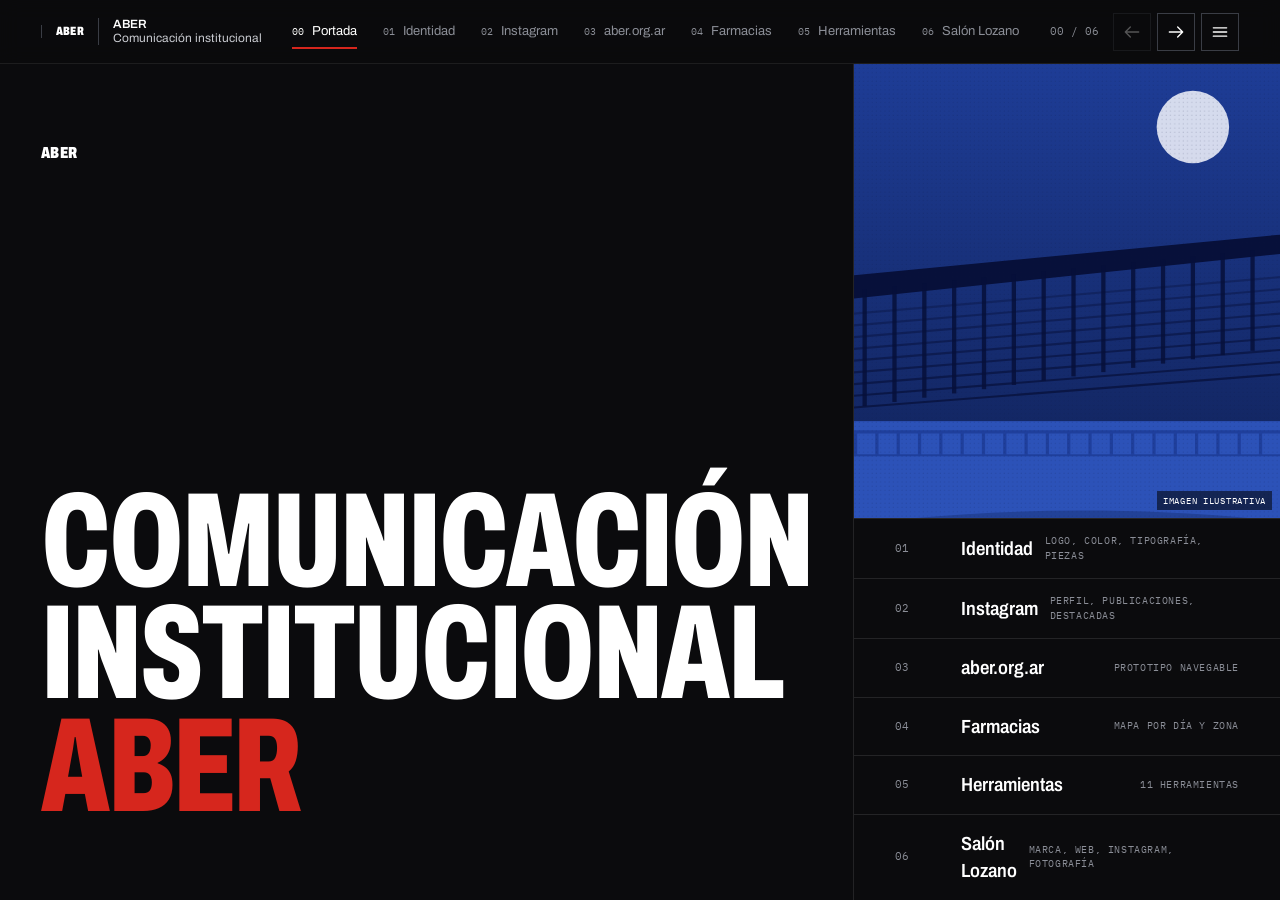
==== commit db882dd1: "Update index.html" ====
--- a/aber/index.html
+++ b/aber/index.html
@@ -37,11 +37,11 @@
   <section class="stage" id="portada" data-label="Portada">
     <div class="cover">
       <div class="cover__l">
-        <img class="https://raw.githubusercontent.com/inaki-ibargoyengarro/portfolio/07cdb1026eb9301e527440f05e593dbdc84491b1/aber/logos/logo-aber.svg" alt="ABER">
+        <img class="js-logo logo cover__logo" alt="ABER">
         <h1>Comunicación<br>institucional<br><em>ABER</em></h1>
       </div>
       <div class="cover__r">
-        <div class="https://www.infocielo.com/wp-content/uploads/2025/09/Foto2-scaled.jpg" id="cover-img"></div>
+        <div class="cover__img" id="cover-img"></div>
         <ol class="cover__idx" id="cover-idx"></ol>
       </div>
     </div>
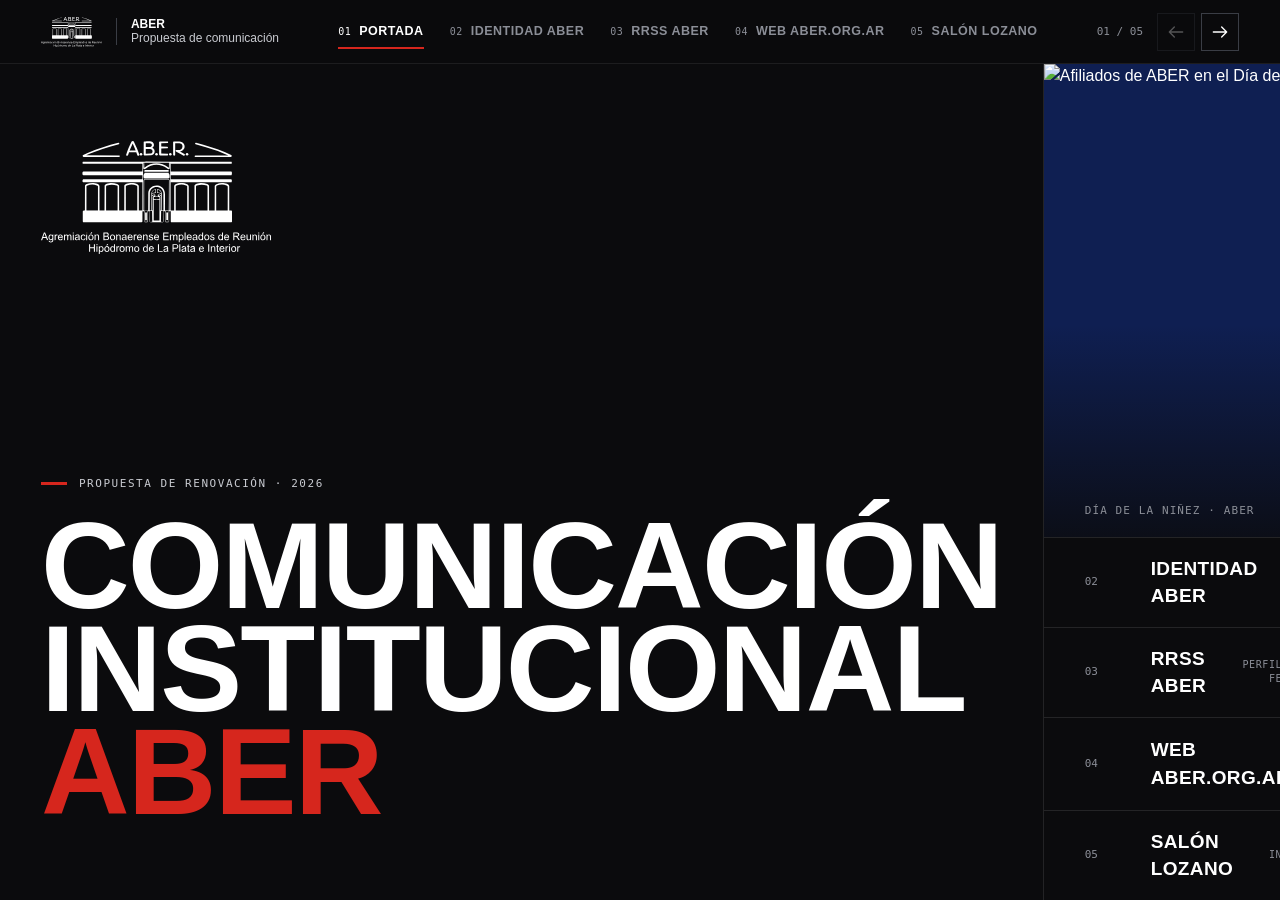
==== commit f2caf992: "Create index.html" ====
--- a/aber/index.html
+++ b/aber/index.html
@@ -1,29 +1,961 @@
 <!doctype html>
 <html lang="es">
 <head>
-  <meta charset="utf-8">
-  <meta name="viewport" content="width=device-width, initial-scale=1">
-  <meta name="robots" content="noindex, nofollow, noarchive, nosnippet, noimageindex">
-  <meta name="googlebot" content="noindex, nofollow">
-  <meta name="referrer" content="no-referrer">
-  <title>ABER - Comunicación institucional</title>
-  <meta name="description" content="Propuesta de comunicación institucional para ABER. Documento de trabajo, no indexable.">
-  <link rel="icon" href="data:image/svg+xml,%3Csvg xmlns='http://www.w3.org/2000/svg' viewBox='0 0 32 32'%3E%3Crect width='32' height='32' fill='%230b0b0d'/%3E%3Crect x='6' y='22' width='20' height='4' fill='%23d6261d'/%3E%3C/svg%3E">
-  <link rel="stylesheet" href="vendor/leaflet/leaflet.css">
-  <link rel="stylesheet" href="css/base.css">
-  <link rel="stylesheet" href="css/web.css">
-  <link rel="stylesheet" href="css/salon.css">
+<meta charset="utf-8">
+<meta name="viewport" content="width=device-width, initial-scale=1">
+<meta name="robots" content="noindex, nofollow, noarchive, nosnippet, noimageindex">
+<meta name="googlebot" content="noindex, nofollow">
+<meta name="referrer" content="no-referrer">
+<title>ABER · Propuesta de comunicación</title>
+<meta name="description" content="Propuesta de renovación de la comunicación institucional de ABER. Documento de trabajo, no indexable.">
+<link rel="icon" href="data:image/svg+xml,%3Csvg xmlns='http://www.w3.org/2000/svg' viewBox='0 0 32 32'%3E%3Crect width='32' height='32' fill='%230b0b0d'/%3E%3Crect x='6' y='22' width='20' height='4' fill='%23d6261d'/%3E%3C/svg%3E">
+<style>
+/* ==========================================================================
+   ABER — Propuesta de comunicación institucional
+   Todo el estilo de la presentación vive en este bloque.
+   ========================================================================== */
+@font-face { font-family: "Archivo"; src: url("assets/fonts/archivo-latin-standard-normal.woff2") format("woff2"); font-weight: 100 900; font-stretch: 62% 125%; font-display: swap; unicode-range: U+0000-00FF, U+0131, U+0152-0153, U+02BB-02BC, U+02C6, U+02DA, U+02DC, U+2000-206F, U+20AC, U+2122, U+2191, U+2193, U+2212, U+2215, U+FEFF, U+FFFD; }
+@font-face { font-family: "Archivo"; src: url("assets/fonts/archivo-latin-ext-standard-normal.woff2") format("woff2"); font-weight: 100 900; font-stretch: 62% 125%; font-display: swap; unicode-range: U+0100-02AF, U+0304, U+0308, U+0329, U+1E00-1E9F, U+1EF2-1EFF, U+2020, U+20A0-20AB, U+20AD-20C0, U+2113, U+2C60-2C7F, U+A720-A7FF; }
+@font-face { font-family: "Source Serif 4"; src: url("assets/fonts/source-serif-4-latin-standard-normal.woff2") format("woff2"); font-weight: 200 900; font-display: swap; }
+@font-face { font-family: "Source Serif 4"; src: url("assets/fonts/source-serif-4-latin-standard-italic.woff2") format("woff2"); font-weight: 200 900; font-style: italic; font-display: swap; }
+@font-face { font-family: "Cormorant Garamond"; src: url("assets/fonts/cormorant-garamond-latin-400-normal.woff2") format("woff2"); font-weight: 300 400; font-display: swap; }
+@font-face { font-family: "Cormorant Garamond"; src: url("assets/fonts/cormorant-garamond-latin-500-normal.woff2") format("woff2"); font-weight: 500; font-display: swap; }
+@font-face { font-family: "Cormorant Garamond"; src: url("assets/fonts/cormorant-garamond-latin-600-normal.woff2") format("woff2"); font-weight: 600 700; font-display: swap; }
+@font-face { font-family: "Cormorant Garamond"; src: url("assets/fonts/cormorant-garamond-latin-400-italic.woff2") format("woff2"); font-weight: 300 700; font-style: italic; font-display: swap; }
+@font-face { font-family: "IBM Plex Mono"; src: url("assets/fonts/ibm-plex-mono-latin-400-normal.woff2") format("woff2"); font-weight: 400; font-display: swap; }
+@font-face { font-family: "IBM Plex Mono"; src: url("assets/fonts/ibm-plex-mono-latin-500-normal.woff2") format("woff2"); font-weight: 500; font-display: swap; }
+
+:root {
+  --negro: #0b0b0d; --tinta: #15161a; --grafito: #24262c; --humo: #3a3d45; --gris: #8b8e97; --niebla: #c9cbd1;
+  --papel: #f4f3ef; --blanco: #ffffff;
+  --azul: #1f3f9c; --azul-osc: #122766; --azul-cl: #dfe5f4; --rojo: #d6261d; --rojo-osc: #9e1a14;
+  /* Salón Lozano */
+  --crema: #f4efe6; --lino: #e8e0d1; --sl-tinta: #1d1a16; --sepia: #6e5b44; --oro: #a5844f;
+
+  --f-sans: "Archivo", "Helvetica Neue", Arial, sans-serif;
+  --f-serif: "Source Serif 4", Georgia, serif;
+  --f-mono: "IBM Plex Mono", ui-monospace, monospace;
+  --f-salon: "Cormorant Garamond", Garamond, Georgia, serif;
+
+  --bar: 64px;
+  --gut: clamp(16px, 3.2vw, 48px);
+  --ease: cubic-bezier(.2, .7, .1, 1);
+}
+
+*, *::before, *::after { box-sizing: border-box; }
+html, body { height: 100%; }
+body { margin: 0; background: var(--negro); color: var(--blanco); font-family: var(--f-sans); font-size: 16px; line-height: 1.45; -webkit-font-smoothing: antialiased; overflow: hidden; }
+img { max-width: 100%; display: block; }
+button, input, select, textarea { font: inherit; color: inherit; }
+button { cursor: pointer; background: none; border: 0; padding: 0; }
+a { color: inherit; }
+.ico { width: 1.25em; height: 1.25em; flex: none; }
+.k { font-family: var(--f-mono); font-size: 11px; letter-spacing: .1em; text-transform: uppercase; color: var(--gris); }
+.logo { display: block; height: auto; }
+:focus-visible { outline: 2px solid var(--rojo); outline-offset: 2px; }
+
+/* --------------------------------------------------------------------------
+   Barra superior y navegación
+   -------------------------------------------------------------------------- */
+.bar { position: fixed; inset: 0 0 auto 0; height: var(--bar); z-index: 50; display: grid; grid-template-columns: auto 1fr auto; align-items: center; gap: 24px; padding: 0 var(--gut); background: rgba(11, 11, 13, .94); backdrop-filter: blur(10px); border-bottom: 1px solid rgba(255, 255, 255, .08); }
+.bar__brand { display: flex; align-items: center; gap: 14px; text-decoration: none; }
+.bar__brand img { height: 30px; width: auto; }
+.bar__brand span { font-size: 12px; line-height: 1.15; color: var(--niebla); border-left: 1px solid var(--humo); padding-left: 14px; }
+.bar__brand b { display: block; color: var(--blanco); font-weight: 600; }
+.bar__nav { display: flex; gap: 2px; justify-content: center; overflow-x: auto; scrollbar-width: none; }
+.bar__nav::-webkit-scrollbar { display: none; }
+.bar__nav button { position: relative; display: flex; gap: 8px; align-items: baseline; white-space: nowrap; padding: 10px 12px; font-size: 12.5px; font-weight: 600; letter-spacing: .04em; color: var(--gris); transition: color .2s; }
+.bar__nav button i { font-family: var(--f-mono); font-style: normal; font-weight: 400; font-size: 10px; }
+.bar__nav button:hover, .bar__nav button.is-on { color: var(--blanco); }
+.bar__nav button.is-on::after { content: ""; position: absolute; left: 12px; right: 12px; bottom: 2px; height: 2px; background: var(--rojo); }
+.bar__ctrl { display: flex; align-items: center; gap: 6px; }
+.bar__ctrl .count { font-family: var(--f-mono); font-size: 11px; color: var(--gris); margin-right: 8px; min-width: 44px; text-align: right; }
+.bar__ctrl button { width: 38px; height: 38px; display: grid; place-items: center; border: 1px solid var(--humo); color: var(--blanco); transition: background .2s, border-color .2s; }
+.bar__ctrl button:hover { background: var(--blanco); color: var(--negro); border-color: var(--blanco); }
+.bar__ctrl button:disabled { opacity: .3; pointer-events: none; }
+.bar__menu { display: none !important; }
+.progress { position: fixed; top: var(--bar); left: 0; height: 2px; background: var(--rojo); z-index: 51; transition: width .5s var(--ease); }
+
+/* --------------------------------------------------------------------------
+   Escenarios
+   -------------------------------------------------------------------------- */
+.stages { position: fixed; inset: var(--bar) 0 0 0; }
+.stage { position: absolute; inset: 0; overflow-y: auto; overflow-x: hidden; opacity: 0; visibility: hidden; transform: translateX(40px); transition: opacity .55s var(--ease), transform .7s var(--ease), visibility 0s .7s; }
+.stage.from-left { transform: translateX(-40px); }
+.stage.is-on { opacity: 1; visibility: visible; transform: none; transition: opacity .55s var(--ease) .08s, transform .7s var(--ease) .08s, visibility 0s; }
+.stage--paper { background: var(--papel); color: var(--negro); }
+.stage--ink { background: var(--tinta); }
+.stage--crema { background: var(--crema); color: var(--sl-tinta); font-variant-numeric: lining-nums; }
+.st--salon, .slm-frame { font-variant-numeric: lining-nums; }
+.stage__in { padding: clamp(24px, 3.4vw, 52px) var(--gut) 96px; max-width: 1480px; margin: 0 auto; }
+
+.head { display: grid; grid-template-columns: minmax(80px, 140px) 1fr auto; gap: 24px; align-items: end; padding-bottom: 18px; border-bottom: 1px solid currentColor; margin-bottom: clamp(26px, 3.4vw, 48px); }
+.head__n { font-family: var(--f-mono); font-size: 13px; letter-spacing: .1em; align-self: start; padding-top: 10px; }
+.head__n::before { content: ""; display: block; width: 26px; height: 3px; background: var(--rojo); margin-bottom: 10px; }
+.head h2 { margin: 0; font-size: clamp(34px, 4.8vw, 74px); line-height: .9; font-weight: 800; font-stretch: 68%; text-transform: uppercase; letter-spacing: -.01em; }
+.head__meta { font-family: var(--f-mono); font-size: 11px; letter-spacing: .08em; text-transform: uppercase; text-align: right; line-height: 1.7; opacity: .65; }
+.stage--crema .head h2 { font-family: var(--f-salon); font-weight: 500; font-stretch: 100%; text-transform: none; letter-spacing: 0; font-size: clamp(42px, 5.6vw, 86px); }
+.stage--crema .head__n::before { background: var(--oro); }
+
+.sub { display: flex; align-items: baseline; gap: 14px; margin: 64px 0 22px; }
+.sub:first-child { margin-top: 0; }
+.sub h3 { margin: 0; font-size: 22px; font-weight: 700; font-stretch: 80%; text-transform: uppercase; letter-spacing: .01em; }
+.sub span { font-family: var(--f-mono); font-size: 11px; letter-spacing: .08em; opacity: .55; text-transform: uppercase; }
+.sub::after { content: ""; flex: 1; height: 1px; background: currentColor; opacity: .18; }
+.sub--salon h3 { font-family: var(--f-salon); font-weight: 600; font-stretch: 100%; text-transform: none; font-size: 30px; letter-spacing: 0; }
+
+/* --------------------------------------------------------------------------
+   01 Portada
+   -------------------------------------------------------------------------- */
+.cover { min-height: 100%; display: grid; grid-template-columns: 1.1fr 1fr; }
+.cover__l { padding: clamp(32px, 6vw, 88px) var(--gut); display: flex; flex-direction: column; justify-content: space-between; gap: 48px; border-right: 1px solid rgba(255,255,255,.1); }
+.cover__logo { width: clamp(150px, 18vw, 240px); }
+.cover__kick { font-family: var(--f-mono); font-size: 11px; letter-spacing: .14em; text-transform: uppercase; color: var(--niebla); display: flex; align-items: center; gap: 12px; margin-bottom: 22px; }
+.cover__kick::before { content: ""; width: 26px; height: 3px; background: var(--rojo); }
+.cover h1 { margin: 0; font-size: clamp(54px, 9.6vw, 156px); line-height: .84; font-weight: 800; font-stretch: 64%; text-transform: uppercase; letter-spacing: -.015em; }
+.cover h1 em { font-style: normal; color: var(--rojo); }
+.cover__r { display: flex; flex-direction: column; }
+.cover__img { position: relative; flex: 1; min-height: 280px; overflow: hidden; background: #0f1f52; }
+.cover__img img { position: absolute; inset: 0; width: 100%; height: 100%; object-fit: cover; object-position: 50% 35%; }
+.cover__img::after { content: ""; position: absolute; inset: 0; background: linear-gradient(180deg, rgba(11,11,13,0) 55%, rgba(11,11,13,.85)); }
+.cover__img span { position: absolute; left: var(--gut); bottom: 18px; z-index: 2; }
+.cover__idx { list-style: none; margin: 0; padding: 0; background: var(--negro); }
+.cover__idx button { width: 100%; display: grid; grid-template-columns: 54px 1fr auto; align-items: center; gap: 12px; text-align: left; padding: 17px var(--gut); border-top: 1px solid rgba(255,255,255,.1); transition: background .25s, padding .25s; }
+.cover__idx button:hover { background: var(--azul); padding-left: calc(var(--gut) + 8px); }
+.cover__idx i { font-family: var(--f-mono); font-style: normal; font-size: 11px; color: var(--gris); }
+.cover__idx button:hover i, .cover__idx button:hover small { color: var(--blanco); }
+.cover__idx span { font-size: 19px; font-weight: 700; font-stretch: 82%; letter-spacing: .02em; }
+.cover__idx small { font-family: var(--f-mono); font-size: 10px; letter-spacing: .06em; text-transform: uppercase; color: var(--gris); text-align: right; }
+
+/* --------------------------------------------------------------------------
+   02 Identidad ABER
+   -------------------------------------------------------------------------- */
+.id-grid { display: grid; grid-template-columns: 7fr 5fr; gap: 16px; }
+.id-logo { background: var(--negro); color: #fff; min-height: 420px; position: relative; display: grid; place-items: center; overflow: hidden; }
+.id-logo__clear { position: relative; padding: 46px; outline: 1px dashed rgba(255,255,255,.28); }
+.id-logo__clear::before, .id-logo__clear::after { content: ""; position: absolute; width: 46px; height: 46px; border: 1px solid rgba(214, 38, 29, .7); }
+.id-logo__clear::before { left: 0; top: 0; border-width: 0 1px 1px 0; }
+.id-logo__clear::after { right: 0; bottom: 0; border-width: 1px 0 0 1px; }
+.id-logo img { width: clamp(160px, 22vw, 300px); }
+.id-logo .k { position: absolute; left: 20px; top: 18px; }
+.id-logo-v { display: grid; grid-template-columns: 1fr 1fr; grid-template-rows: 1fr 1fr; gap: 16px; }
+.id-chip { position: relative; display: grid; place-items: center; min-height: 196px; }
+.id-chip img { width: 46%; }
+.id-chip .k { position: absolute; left: 14px; bottom: 12px; color: rgba(255,255,255,.75); }
+.id-chip--avatar { grid-column: 1 / -1; background: var(--tinta); }
+.id-chip--avatar .av { width: 112px; height: 112px; border-radius: 50%; background: var(--negro); display: grid; place-items: center; box-shadow: 0 0 0 3px var(--tinta), 0 0 0 5px var(--rojo); }
+.id-chip--avatar .av img { width: 70%; }
+
+.pal { display: grid; grid-template-columns: 6fr 2.5fr 1fr .9fr; min-height: 280px; border: 1px solid rgba(0,0,0,.12); }
+.pal > div { position: relative; padding: 20px; display: flex; flex-direction: column; justify-content: space-between; min-width: 0; }
+.pal b { font-size: 26px; font-weight: 800; font-stretch: 72%; text-transform: uppercase; }
+.pal code { font-family: var(--f-mono); font-size: 11px; display: block; line-height: 1.7; opacity: .8; }
+.pal small { font-family: var(--f-mono); font-size: 10px; letter-spacing: .06em; text-transform: uppercase; opacity: .7; }
+.pal__pct { font-family: var(--f-mono); font-size: 11px; }
+
+.type { display: grid; grid-template-columns: 1.3fr 1fr; gap: 16px; }
+.type > * { min-width: 0; }
+.type__spec { background: var(--blanco); padding: clamp(20px, 3vw, 40px); border: 1px solid rgba(0,0,0,.08); }
+.type__spec .big { font-size: clamp(46px, 7vw, 112px); line-height: .85; font-weight: 800; font-stretch: 64%; text-transform: uppercase; margin: 16px 0 24px; }
+.type__spec .big span { color: var(--azul); }
+.type__row { display: grid; grid-template-columns: 120px 1fr; gap: 16px; padding: 14px 0; border-top: 1px solid rgba(0,0,0,.1); align-items: baseline; }
+.type__row .k { color: #6b6e76; }
+.t-h1 { font-size: 34px; line-height: 1; font-weight: 800; font-stretch: 70%; text-transform: uppercase; }
+.t-h2 { font-size: 22px; font-weight: 600; font-stretch: 88%; line-height: 1.1; }
+.t-body { font-family: var(--f-serif); font-size: 17px; line-height: 1.5; }
+.t-meta { font-family: var(--f-mono); font-size: 12px; letter-spacing: .08em; text-transform: uppercase; }
+.type__alpha { background: var(--negro); color: var(--blanco); padding: clamp(20px, 3vw, 40px); display: flex; flex-direction: column; justify-content: space-between; gap: 24px; }
+.type__alpha .glyph { font-size: clamp(120px, 16vw, 230px); line-height: .8; font-weight: 800; font-stretch: 64%; }
+.type__alpha .glyph em { font-family: var(--f-serif); font-style: italic; font-weight: 400; font-stretch: 100%; color: var(--rojo); }
+.type__alpha p { margin: 0; font-family: var(--f-mono); font-size: 11px; letter-spacing: .06em; color: var(--niebla); text-transform: uppercase; line-height: 1.8; }
+
+.docs-ex { display: grid; grid-template-columns: 1fr 1.25fr; gap: 16px; align-items: start; }
+.docs-ex > * { min-width: 0; }
+.docs-ex__posts { display: grid; grid-template-columns: 1fr 1fr; gap: 16px; }
+.sheet { background: var(--blanco); color: var(--negro); box-shadow: 0 1px 0 rgba(0,0,0,.06), 0 30px 60px -30px rgba(0,0,0,.35); aspect-ratio: 1 / 1.414; display: flex; flex-direction: column; }
+.sheet__h { background: var(--negro); color: #fff; display: flex; justify-content: space-between; align-items: center; padding: 6% 7%; }
+.sheet__h img { width: 26%; }
+.sheet__h div { text-align: right; font-family: var(--f-mono); font-size: clamp(8px, .8vw, 11px); letter-spacing: .08em; text-transform: uppercase; line-height: 1.6; }
+.sheet__band { height: 1.4%; background: var(--rojo); }
+.sheet__b { padding: 7%; flex: 1; display: flex; flex-direction: column; }
+.sheet__b .t-meta { color: var(--rojo); font-size: clamp(9px, .8vw, 11px); }
+.sheet__b h4 { margin: 3% 0 5%; font-size: clamp(20px, 2.3vw, 34px); line-height: .95; font-weight: 800; font-stretch: 70%; text-transform: uppercase; }
+.sheet__b p { margin: 0 0 3%; font-family: var(--f-serif); font-size: clamp(10px, .95vw, 14px); line-height: 1.5; }
+.sheet__b ul { margin: 0 0 3%; padding-left: 1.2em; font-family: var(--f-serif); font-size: clamp(10px, .9vw, 13px); line-height: 1.5; }
+.sheet__sig { margin-top: auto; padding-top: 4%; border-top: 1px solid rgba(0,0,0,.2); display: flex; justify-content: space-between; font-family: var(--f-mono); font-size: clamp(8px, .75vw, 10px); letter-spacing: .06em; text-transform: uppercase; }
+.cap { display: flex; justify-content: space-between; gap: 10px; margin-top: 10px; }
+.cap .k { color: #6b6e76; }
+.cap button { color: var(--azul); display: inline-flex; gap: 6px; align-items: center; }
+
+.apps { display: grid; grid-template-columns: 1.2fr 1fr .62fr; gap: 16px; align-items: end; }
+.apps > * { min-width: 0; }
+.apps figure { margin: 0; }
+.app-web { background: var(--blanco); border: 1px solid rgba(0,0,0,.1); overflow: hidden; }
+.app-web__bar { background: var(--negro); display: flex; align-items: center; justify-content: space-between; padding: 12px 16px; }
+.app-web__bar img { height: 22px; width: auto; }
+.app-web__bar span { display: flex; gap: 10px; }
+.app-web__bar i { display: block; width: 26px; height: 3px; background: rgba(255,255,255,.35); }
+.app-web__bar i:last-child { background: var(--rojo); }
+.app-web > img { width: 100%; aspect-ratio: 16 / 9; object-fit: cover; }
+.app-web__t { padding: 16px; }
+.app-web__t .t-meta { font-size: 10px; color: var(--rojo); }
+.app-web__t b { display: block; margin-top: 6px; font-size: 19px; line-height: 1.05; font-weight: 700; font-stretch: 82%; }
+.app-story { position: relative; aspect-ratio: 9 / 16; container-type: inline-size; overflow: hidden; }
+
+/* --------------------------------------------------------------------------
+   Publicaciones 4:5 (imágenes reales)
+   -------------------------------------------------------------------------- */
+.post { position: relative; aspect-ratio: 4 / 5; overflow: hidden; background: var(--negro); }
+.post img { position: absolute; inset: 0; width: 100%; height: 100%; object-fit: cover; }
+.post-btn { display: block; width: 100%; text-align: left; }
+.post-btn .post { transition: transform .35s var(--ease), box-shadow .35s; box-shadow: 0 20px 40px -24px rgba(0,0,0,.6); }
+.post-btn:hover .post { transform: translateY(-5px); }
+
+/* --------------------------------------------------------------------------
+   03 RRSS — perfil de Instagram
+   -------------------------------------------------------------------------- */
+.rr { display: grid; grid-template-columns: auto minmax(0, 1fr); gap: clamp(28px, 5vw, 80px); align-items: start; }
+.rr__side { max-width: 560px; }
+.rr__side h4 { margin: 0 0 12px; font-family: var(--f-mono); font-size: 11px; font-weight: 400; letter-spacing: .1em; text-transform: uppercase; color: var(--gris); }
+.rr__side .bigt { font-size: clamp(28px, 3vw, 42px); line-height: .92; font-weight: 800; font-stretch: 68%; text-transform: uppercase; margin: 0 0 22px; }
+.ig-cats { list-style: none; padding: 0; margin: 0 0 40px; border-top: 1px solid #2a2c33; counter-reset: c; }
+.ig-cats button { width: 100%; display: grid; grid-template-columns: 34px 1fr auto auto; gap: 12px; align-items: center; padding: 13px 0; border-bottom: 1px solid #2a2c33; text-align: left; font-size: 16px; font-weight: 600; color: var(--niebla); transition: color .2s, padding .2s; }
+.ig-cats button:hover { color: #fff; padding-left: 6px; }
+.ig-cats i { font-style: normal; font-family: var(--f-mono); font-size: 10px; color: var(--rojo); font-weight: 400; }
+.ig-cats small { font-family: var(--f-mono); font-size: 10px; font-weight: 400; color: var(--gris); letter-spacing: .06em; text-transform: uppercase; }
+.ig-cats .ico { color: var(--gris); width: 16px; height: 16px; }
+.ig-hlc { display: grid; grid-template-columns: repeat(5, 1fr); gap: 14px; max-width: 440px; }
+.ig-hlc button { text-align: center; font-size: 11.5px; color: var(--niebla); }
+.ig-hlc .cov { aspect-ratio: 1; border-radius: 50%; display: grid; place-items: center; margin-bottom: 7px; color: #fff; overflow: hidden; box-shadow: 0 0 0 2px var(--tinta), 0 0 0 3px #3a3d45; transition: transform .25s, box-shadow .25s; }
+.ig-hlc .cov .ico { width: 40%; height: 40%; }
+.ig-hlc .cov img { width: 100%; height: 100%; object-fit: cover; }
+.ig-hlc button:hover .cov { transform: scale(1.06); box-shadow: 0 0 0 2px var(--tinta), 0 0 0 3px var(--rojo); }
+.rr__now { margin-top: 32px; display: inline-flex; align-items: center; gap: 12px; padding: 8px 14px 8px 8px; border: 1px solid #2c2e35; font-size: 13px; color: var(--niebla); transition: border-color .2s, color .2s; }
+.rr__now img { width: 64px; height: 44px; object-fit: cover; object-position: top; }
+.rr__now:hover { border-color: #fff; color: #fff; }
+.tpl { display: grid; grid-template-columns: repeat(5, 1fr); gap: 14px; }
+.tpl > * { min-width: 0; }
+.tpl small { display: flex; gap: 8px; margin-top: 10px; font-family: var(--f-mono); font-size: 10px; letter-spacing: .06em; text-transform: uppercase; color: var(--gris); }
+.tpl small i { font-style: normal; color: var(--rojo); }
+
+.phone { width: min(390px, 100%); height: min(800px, calc(100vh - 150px)); min-height: 640px; background: #000; border-radius: 52px; padding: 12px; box-shadow: 0 0 0 1.5px #3a3d45, 0 50px 90px -40px rgba(0,0,0,.9); position: relative; }
+.phone--light { box-shadow: 0 0 0 1.5px #cbbfa9, 0 50px 90px -40px rgba(29,26,22,.55); }
+.phone__scr { width: 100%; height: 100%; border-radius: 41px; background: #fff; color: #0b0b0d; overflow: hidden; position: relative; display: flex; flex-direction: column; }
+.phone__isl { position: absolute; top: 11px; left: 50%; transform: translateX(-50%); width: 110px; height: 31px; background: #000; border-radius: 20px; z-index: 5; }
+.phone__status { height: 50px; flex: none; display: flex; justify-content: space-between; align-items: flex-end; padding: 0 30px 6px; font: 600 14px -apple-system, "Helvetica Neue", Arial, sans-serif; }
+.phone__body { flex: 1; overflow-y: auto; overflow-x: hidden; scrollbar-width: none; }
+.phone__body::-webkit-scrollbar { display: none; }
+.phone__tabbar { flex: none; display: flex; justify-content: space-around; align-items: center; padding: 10px 0 22px; border-top: 1px solid #eee; background: #fff; }
+.phone__tabbar .ico { width: 24px; height: 24px; }
+
+.igp { font-family: -apple-system, "Helvetica Neue", Arial, sans-serif; font-size: 13.5px; }
+.igp__top { display: flex; align-items: center; justify-content: space-between; padding: 4px 14px 8px; }
+.igp__top b { font-size: 19px; font-weight: 700; }
+.igp__top div { display: flex; gap: 18px; }
+.igp__top .ico { width: 24px; height: 24px; }
+.igp__head { display: grid; grid-template-columns: 86px 1fr; gap: 18px; align-items: center; padding: 4px 14px 10px; }
+.igp__av { width: 86px; height: 86px; border-radius: 50%; background: var(--negro); display: grid; place-items: center; box-shadow: 0 0 0 1px #dbdbdb; overflow: hidden; flex: none; }
+.igp__av img { width: 72%; }
+.igp__av--photo img { width: 100%; height: 100%; object-fit: cover; }
+.igp__stats { display: flex; justify-content: space-around; text-align: center; }
+.igp__stats b { display: block; font-size: 16px; font-weight: 700; }
+.igp__stats span { font-size: 13px; }
+.igp__bio { padding: 0 14px 10px; line-height: 1.35; }
+.igp__bio .n { font-weight: 600; }
+.igp__bio .c { color: #737373; }
+.igp__bio a { color: #00376b; font-weight: 600; text-decoration: none; display: inline-flex; align-items: center; gap: 4px; }
+.igp__bio a .ico { width: 14px; height: 14px; }
+.igp__btns { display: grid; grid-template-columns: 1fr 1fr 1fr; gap: 6px; padding: 0 14px 14px; }
+.igp__btns button { background: #efefef; border-radius: 8px; padding: 7px 0; font-weight: 600; font-size: 13.5px; }
+.igp__btns button:first-child { background: #0095f6; color: #fff; }
+.igp__hl { display: flex; gap: 14px; padding: 0 14px 14px; overflow-x: auto; scrollbar-width: none; }
+.igp__hl::-webkit-scrollbar { display: none; }
+.igp__hl button { flex: none; width: 66px; text-align: center; font-size: 12px; }
+.igp__hl .ring { width: 66px; height: 66px; border-radius: 50%; padding: 3px; box-shadow: 0 0 0 1px #dbdbdb; margin-bottom: 5px; }
+.igp__hl .cov { width: 100%; height: 100%; border-radius: 50%; display: grid; place-items: center; color: #fff; overflow: hidden; }
+.igp__hl .cov .ico { width: 26px; height: 26px; }
+.igp__hl .cov img { width: 100%; height: 100%; object-fit: cover; }
+.igp__hl button:hover .ring { box-shadow: 0 0 0 2px var(--rojo); }
+.igp__tabs { display: flex; border-top: 1px solid #efefef; }
+.igp__tabs span { flex: 1; padding: 10px 0; display: grid; place-items: center; color: #8e8e8e; border-bottom: 1px solid transparent; }
+.igp__tabs span:first-child { color: #000; border-bottom-color: #000; }
+.igp__grid { display: grid; grid-template-columns: repeat(3, 1fr); gap: 2px; }
+.igp__grid button { position: relative; aspect-ratio: 3 / 4; overflow: hidden; display: block; background: #eee; }
+.igp__grid button img { position: absolute; inset: 0; width: 100%; height: 100%; object-fit: cover; }
+.igp__grid button::after { content: ""; position: absolute; inset: 0; background: rgba(0,0,0,0); transition: background .2s; }
+.igp__grid button:hover::after { background: rgba(0,0,0,.18); }
+.igp__grid .multi { position: absolute; top: 6px; right: 6px; z-index: 2; width: 16px; height: 16px; color: #fff; filter: drop-shadow(0 1px 2px rgba(0,0,0,.5)); }
+
+/* --------------------------------------------------------------------------
+   Visores: publicación e historias
+   -------------------------------------------------------------------------- */
+.ov { position: fixed; inset: 0; z-index: 100; background: rgba(5, 5, 7, .93); display: none; align-items: center; justify-content: center; padding: 24px; }
+.ov.is-on { display: flex; animation: fade .3s var(--ease); }
+@keyframes fade { from { opacity: 0; } }
+.ov__x { position: absolute; top: 18px; right: 18px; width: 44px; height: 44px; display: grid; place-items: center; color: #fff; border: 1px solid #3a3d45; z-index: 6; background: rgba(5,5,7,.6); }
+.ov__x:hover { background: #fff; color: #000; }
+.pv { display: grid; grid-template-columns: minmax(0, auto) 340px; max-height: calc(100vh - 48px); background: #fff; color: #0b0b0d; }
+.pv__img { height: min(calc(100vh - 48px), 780px); aspect-ratio: 4 / 5; position: relative; background: #000; }
+.pv__img img { position: absolute; inset: 0; width: 100%; height: 100%; object-fit: cover; }
+.pv__side { display: flex; flex-direction: column; border-left: 1px solid #efefef; font-family: -apple-system, "Helvetica Neue", Arial, sans-serif; font-size: 14px; min-width: 0; }
+.pv__h { display: flex; align-items: center; gap: 10px; padding: 14px; border-bottom: 1px solid #efefef; font-weight: 600; }
+.pv__h .igp__av { width: 34px; height: 34px; box-shadow: none; }
+.pv__cap { padding: 14px; flex: 1; overflow-y: auto; line-height: 1.45; white-space: pre-line; }
+.pv__cap .tags { color: #00376b; }
+.pv__tools { padding: 12px 14px; border-top: 1px solid #efefef; display: flex; flex-direction: column; gap: 10px; }
+.pv__tools .row { display: flex; gap: 16px; }
+.pv__tools .row .ico { width: 24px; height: 24px; }
+.pv__tools .k { color: #6b6e76; font-size: 10px; }
+.pv__nav { position: absolute; top: 50%; width: 44px; height: 44px; margin-top: -22px; display: grid; place-items: center; color: #fff; border: 1px solid #3a3d45; z-index: 6; background: rgba(5,5,7,.6); }
+.pv__nav:hover { background: #fff; color: #000; }
+.pv__nav--l { left: 18px; } .pv__nav--r { right: 18px; }
+
+.sv { position: relative; height: min(calc(100vh - 48px), 820px); aspect-ratio: 9 / 16; max-width: calc(100vw - 32px); background: #000; border-radius: 14px; overflow: hidden; container-type: inline-size; }
+.sv__bars { position: absolute; top: 10px; left: 10px; right: 10px; display: flex; gap: 4px; z-index: 4; }
+.sv__bars i { flex: 1; height: 2.5px; background: rgba(255,255,255,.35); border-radius: 2px; overflow: hidden; }
+.sv__bars i b { display: block; height: 100%; width: 0; background: #fff; }
+.sv__bars i.done b { width: 100%; }
+.sv__bars i.run b { animation: bar linear forwards; }
+@keyframes bar { to { width: 100%; } }
+.sv__who { position: absolute; top: 22px; left: 12px; right: 12px; z-index: 4; display: flex; align-items: center; gap: 8px; color: #fff; font: 600 13px -apple-system, "Helvetica Neue", Arial, sans-serif; }
+.sv__who .igp__av { width: 30px; height: 30px; box-shadow: 0 0 0 1px rgba(255,255,255,.4); }
+.sv__who span { font-weight: 400; opacity: .7; }
+.sv__frame { position: absolute; inset: 0; }
+.sv__tap { position: absolute; top: 0; bottom: 0; width: 35%; z-index: 3; }
+.sv__tap--l { left: 0; } .sv__tap--r { right: 0; }
+.sv__link { position: absolute; left: 50%; bottom: 7cqw; transform: translateX(-50%); z-index: 5; display: inline-flex; align-items: center; gap: 2cqw; padding: 2.6cqw 4.4cqw; background: #fff; color: #0b0b0d; border-radius: 3cqw; font: 600 3.6cqw -apple-system, "Helvetica Neue", Arial, sans-serif; white-space: nowrap; box-shadow: 0 6px 20px rgba(0,0,0,.35); }
+.sv__link .ico { width: 4.4cqw; height: 4.4cqw; color: #0095f6; }
+
+/* Historias 9:16 */
+.st { position: absolute; inset: 0; padding: 22cqw 8cqw 24cqw; display: flex; flex-direction: column; color: #fff; font-family: var(--f-sans); isolation: isolate; }
+.st h5 { margin: 0; font-weight: 800; font-stretch: 64%; text-transform: uppercase; line-height: .88; font-size: 13cqw; }
+.st p { margin: 0; font-size: 4.4cqw; line-height: 1.35; }
+.st .k2 { font-family: var(--f-mono); font-size: 3cqw; letter-spacing: .12em; text-transform: uppercase; opacity: .85; margin-bottom: 4cqw; }
+.st .list { margin-top: 6cqw; border-top: .4cqw solid rgba(255,255,255,.4); }
+.st .list div { display: flex; justify-content: space-between; gap: 4cqw; padding: 3.4cqw 0; border-bottom: .4cqw solid rgba(255,255,255,.2); font-size: 4.2cqw; }
+.st .list div span:last-child { font-family: var(--f-mono); font-size: 3.2cqw; opacity: .8; text-align: right; }
+.st .steps { counter-reset: s; margin-top: 6cqw; }
+.st .steps div { counter-increment: s; display: grid; grid-template-columns: 12cqw 1fr; padding: 3.4cqw 0; border-top: .4cqw solid rgba(255,255,255,.3); font-size: 4.4cqw; }
+.st .steps div::before { content: "0" counter(s); font-family: var(--f-mono); font-size: 3.4cqw; color: var(--rojo); padding-top: .6cqw; }
+.st--light { color: var(--negro); }
+.st--light .steps div, .st--light .list { border-top-color: rgba(0,0,0,.2); }
+.st--light .list div { border-bottom-color: rgba(0,0,0,.12); }
+.st-azul { background: var(--azul); } .st-negro { background: var(--negro); } .st-rojo { background: var(--rojo); } .st-papel { background: var(--papel); }
+.st-rojo .steps div::before { color: #fff; }
+.st__logo { width: 24cqw; margin-top: auto; padding-top: 8cqw; }
+.st__bg { position: absolute; inset: 0; z-index: -2; width: 100%; height: 100%; object-fit: cover; }
+.st--photo::before { content: ""; position: absolute; inset: 0; z-index: -1; background: linear-gradient(180deg, rgba(20,16,12,.1) 25%, rgba(20,16,12,.82)); }
+.st--salon { justify-content: flex-end; }
+.st--salon h5 { font-family: var(--f-salon); font-weight: 500; font-stretch: 100%; text-transform: none; font-size: 15cqw; line-height: .95; }
+.st--salon p { font-family: var(--f-salon); font-size: 6cqw; line-height: 1.2; margin-top: 3cqw; }
+.st--salon .k2 { color: #e6d6b3; }
+.st--salon .list div, .st--salon .list div span { font-family: var(--f-salon) !important; font-size: 5.4cqw !important; opacity: 1 !important; }
+
+.lb { position: fixed; z-index: 120; inset: 0; background: rgba(11,11,13,.95); display: flex; align-items: center; justify-content: center; padding: 64px 24px 48px; animation: fade .25s; }
+.lb img { max-width: 100%; max-height: 100%; object-fit: contain; box-shadow: 0 30px 80px rgba(0,0,0,.6); }
+.lb button { position: absolute; top: 18px; right: 18px; width: 44px; height: 44px; display: grid; place-items: center; color: #fff; border: 1px solid #3a3d45; }
+.lb p { position: absolute; bottom: 16px; left: 0; right: 0; margin: 0; text-align: center; color: var(--niebla); font-family: var(--f-mono); font-size: 11px; letter-spacing: .12em; text-transform: uppercase; }
+
+/* --------------------------------------------------------------------------
+   Marco de navegador para los prototipos
+   -------------------------------------------------------------------------- */
+.tour { display: flex; flex-wrap: wrap; gap: 6px; margin-bottom: 16px; align-items: center; }
+.tour button { padding: 8px 12px; font-size: 13px; border: 1px solid #2c2e35; color: var(--niebla); transition: all .2s; }
+.tour button:hover, .tour button.is-on { background: #fff; color: var(--negro); border-color: #fff; }
+.tour .k { margin: 0 6px 0 0; }
+.tour .k + .k, .tour button + .k { margin-left: 14px; }
+.tour .tool { border-color: rgba(214,38,29,.55); }
+.tour--salon button { border-color: #cbbfa9; color: var(--sepia); font-family: var(--f-mono); font-size: 11.5px; letter-spacing: .06em; text-transform: uppercase; }
+.tour--salon button:hover, .tour--salon button.is-on { background: var(--sl-tinta); color: var(--crema); border-color: var(--sl-tinta); }
+
+.browser { background: #1b1c20; border-radius: 12px; overflow: hidden; box-shadow: 0 0 0 1px #2c2e35, 0 60px 100px -50px rgba(0,0,0,.9); display: flex; flex-direction: column; }
+.browser__bar { display: grid; grid-template-columns: auto auto 1fr auto; gap: 12px; align-items: center; padding: 10px 14px; background: #1b1c20; border-bottom: 1px solid #2c2e35; }
+.browser__dots { display: flex; gap: 7px; }
+.browser__dots i { width: 11px; height: 11px; border-radius: 50%; background: #3a3d45; }
+.browser__hist { display: flex; gap: 2px; }
+.browser__hist button { width: 30px; height: 28px; display: grid; place-items: center; color: var(--niebla); border-radius: 6px; }
+.browser__hist button:hover { background: #2c2e35; color: #fff; }
+.browser__hist button:disabled { opacity: .3; pointer-events: none; }
+.browser__url { display: flex; align-items: center; gap: 8px; background: #0f1013; border-radius: 8px; padding: 7px 12px; font-family: var(--f-mono); font-size: 12px; color: var(--niebla); min-width: 0; overflow: hidden; white-space: nowrap; }
+.browser__url b { color: #fff; font-weight: 500; }
+.browser__url .ico { width: 12px; height: 12px; color: var(--gris); }
+.browser__tag { font-family: var(--f-mono); font-size: 10px; letter-spacing: .08em; text-transform: uppercase; color: var(--gris); border: 1px solid #3a3d45; padding: 4px 8px; white-space: nowrap; }
+.browser__view { position: relative; height: min(78vh, 860px); min-height: 560px; overflow: hidden; background: #fff; }
+.browser__view > .site { position: absolute; inset: 0; overflow-y: auto; overflow-x: hidden; }
+.site { container-type: inline-size; container-name: site; }
+
+/* ==========================================================================
+   Prototipo aber.org.ar (alcance .aw)
+   ========================================================================== */
+.aw { background: #fff; color: var(--negro); font-family: var(--f-sans); font-size: 15px; line-height: 1.5; }
+.aw h1, .aw h2, .aw h3, .aw h4, .aw p { margin: 0; }
+.aw a { color: inherit; text-decoration: none; }
+.aw ul, .aw ol { margin: 0; padding: 0; list-style: none; }
+.aw .wrap { max-width: 1180px; margin: 0 auto; padding: 0 28px; }
+.aw .ico { width: 18px; height: 18px; }
+
+.aw-top { background: var(--negro); color: #fff; }
+.aw-top .wrap { display: flex; align-items: center; gap: 18px; height: 74px; }
+.aw-brand { display: flex; align-items: center; gap: 14px; cursor: pointer; }
+.aw-brand img { height: 40px; width: auto; }
+.aw-brand span { font-size: 11.5px; line-height: 1.25; color: var(--niebla); max-width: 230px; border-left: 1px solid #3a3d45; padding-left: 14px; }
+.aw-util { margin-left: auto; display: flex; gap: 6px; align-items: center; }
+.aw-util button { display: inline-flex; align-items: center; gap: 7px; padding: 9px 13px; font-size: 13px; color: var(--niebla); border: 1px solid #3a3d45; }
+.aw-util button:hover { color: #fff; border-color: #fff; }
+.aw-util .hot { background: var(--rojo); color: #fff; font-weight: 700; border-color: var(--rojo); }
+.aw-util .hot:hover { background: #b91f17; border-color: #b91f17; }
+.aw-burger { display: none; width: 42px; height: 42px; place-items: center; margin-left: auto; color: #fff; border: 1px solid #3a3d45; }
+.aw-burger .ico { width: 22px; height: 22px; }
+.aw-nav { border-bottom: 1px solid #e3e3e0; background: #fff; position: sticky; top: 0; z-index: 20; }
+.aw-nav .wrap { display: flex; }
+.aw-nav button { position: relative; padding: 16px 14px; font-size: 14px; font-weight: 600; color: #3a3d45; white-space: nowrap; }
+.aw-nav button:first-child { padding-left: 0; }
+.aw-nav button:hover { color: var(--azul); }
+.aw-nav button.is-on { color: var(--negro); }
+.aw-nav button.is-on::after { content: ""; position: absolute; left: 14px; right: 14px; bottom: -1px; height: 3px; background: var(--azul); }
+.aw-nav button:first-child.is-on::after { left: 0; }
+.aw-nav button.afi { color: var(--rojo); }
+.aw-nav button.afi.is-on::after { background: var(--rojo); }
+.aw-mnav { display: none; }
+
+.aw-ph { background: var(--papel); border-bottom: 1px solid #e3e3e0; }
+.aw-ph .wrap { padding-top: 34px; padding-bottom: 30px; }
+.aw-crumb { display: flex; flex-wrap: wrap; gap: 8px; font-family: var(--f-mono); font-size: 11px; letter-spacing: .06em; text-transform: uppercase; color: #6b6e76; margin-bottom: 14px; }
+.aw-crumb button:hover { color: var(--azul); }
+.aw-ph h1 { font-size: clamp(34px, 5cqw, 58px); line-height: .92; font-weight: 800; font-stretch: 68%; text-transform: uppercase; }
+.aw-ph p { margin-top: 12px; font-family: var(--f-serif); font-size: 17px; color: #3a3d45; max-width: 64ch; }
+.aw-ph--red { background: var(--rojo); color: #fff; border-bottom: 0; }
+.aw-ph--red .aw-crumb, .aw-ph--red p { color: rgba(255,255,255,.85); }
+
+.aw-main { padding-top: 40px; padding-bottom: 72px; }
+.aw-h2 { display: flex; align-items: baseline; gap: 12px; padding-bottom: 10px; border-bottom: 2px solid var(--negro); margin-bottom: 18px; }
+.aw-h2 h2 { font-size: 24px; line-height: 1; font-weight: 800; font-stretch: 72%; text-transform: uppercase; }
+.aw-h2 span { margin-left: auto; font-family: var(--f-mono); font-size: 11px; letter-spacing: .06em; text-transform: uppercase; color: #6b6e76; }
+.aw-h2 button { margin-left: auto; display: inline-flex; gap: 6px; align-items: center; font-size: 13px; font-weight: 600; color: var(--azul); }
+.aw-lead { font-family: var(--f-serif); font-size: 18px; line-height: 1.55; color: #2a2c33; max-width: 62ch; }
+.aw-txt { font-family: var(--f-serif); font-size: 17px; line-height: 1.6; color: #2a2c33; }
+.aw-txt p + p, .aw-txt p + ul, .aw-txt ul + p { margin-top: 14px; }
+.aw-txt ul { list-style: none; border-top: 1px solid #e3e3e0; }
+.aw-txt li { padding: 10px 0; border-bottom: 1px solid #e3e3e0; font-family: var(--f-sans); font-size: 15px; display: grid; grid-template-columns: 36px 1fr; }
+.aw-txt li i { font-style: normal; font-family: var(--f-mono); font-size: 11px; color: var(--rojo); padding-top: 3px; }
+.aw-sec + .aw-sec { margin-top: 48px; }
+
+.aw-btn { display: inline-flex; align-items: center; gap: 8px; padding: 11px 16px; font-size: 14px; font-weight: 600; background: var(--negro); color: #fff !important; border: 1px solid var(--negro); transition: background .2s, border-color .2s; }
+.aw-btn:hover { background: var(--azul); border-color: var(--azul); }
+.aw-btn--o { background: transparent; color: var(--negro) !important; border-color: #c9cbd1; }
+.aw-btn--o:hover { background: var(--negro); color: #fff !important; border-color: var(--negro); }
+.aw-btn--r { background: var(--rojo); border-color: var(--rojo); }
+.aw-btn--r:hover { background: #b91f17; border-color: #b91f17; }
+.aw-btn--w { background: #fff; color: var(--negro) !important; border-color: #fff; }
+.aw-btn--w:hover { background: transparent; color: #fff !important; }
+.aw-btns { display: flex; flex-wrap: wrap; gap: 8px; }
+.aw-link { display: inline-flex; align-items: center; gap: 6px; color: var(--azul); font-weight: 600; font-size: 14px; }
+.aw-link:hover { text-decoration: underline; }
+.aw-in { width: 100%; padding: 11px 13px; border: 1px solid #c9cbd1; background: #fff; font-size: 16px; outline: none; transition: border-color .2s, box-shadow .2s; }
+.aw-in:focus { border-color: var(--azul); box-shadow: 0 0 0 3px var(--azul-cl); }
+.aw-field { display: flex; flex-direction: column; gap: 6px; font-size: 13px; font-weight: 600; }
+.aw-field small { font-weight: 400; color: #6b6e76; }
+.aw-badge { display: inline-flex; align-items: center; gap: 5px; padding: 2px 7px; font-family: var(--f-mono); font-size: 10px; letter-spacing: .06em; text-transform: uppercase; border: 1px solid currentColor; white-space: nowrap; }
+.aw-badge--azul { color: var(--azul); } .aw-badge--rojo { color: var(--rojo); }
+.aw-tbc { font-family: var(--f-mono); font-size: 11px; letter-spacing: .04em; color: #8a6400; background: #fff3d6; padding: 1px 6px; }
+.aw-note { font-family: var(--f-mono); font-size: 10.5px; letter-spacing: .06em; text-transform: uppercase; color: #6b6e76; }
+.aw-empty { padding: 32px 0; text-align: center; color: #6b6e76; }
+
+/* Inicio */
+.aw-hero { display: grid; grid-template-columns: 1.55fr 1fr; border-bottom: 1px solid #e3e3e0; }
+.aw-hero__main { position: relative; min-height: 440px; color: #fff; cursor: pointer; overflow: hidden; background: var(--azul-osc); text-align: left; }
+.aw-hero__main img { position: absolute; inset: 0; width: 100%; height: 100%; object-fit: cover; transition: transform .8s var(--ease); }
+.aw-hero__main:hover img { transform: scale(1.03); }
+.aw-hero__main::after { content: ""; position: absolute; inset: 0; background: linear-gradient(180deg, rgba(0,0,0,0) 30%, rgba(0,0,0,.85)); }
+.aw-hero__txt { position: absolute; left: 32px; right: 32px; bottom: 30px; z-index: 2; }
+.aw-hero__txt h2 { font-size: clamp(26px, 3.2cqw, 42px); line-height: .95; font-weight: 800; font-stretch: 70%; text-transform: uppercase; margin: 10px 0 12px; max-width: 22ch; }
+.aw-hero__txt p { font-family: var(--f-serif); font-size: 16px; color: #e3e3e0; max-width: 56ch; }
+.aw-kick { display: inline-flex; gap: 8px; align-items: center; font-family: var(--f-mono); font-size: 11px; letter-spacing: .08em; text-transform: uppercase; }
+.aw-kick b { background: var(--rojo); color: #fff; padding: 3px 7px; font-weight: 500; }
+.aw-kick--azul b { background: var(--azul); }
+.aw-hero__side { background: var(--negro); color: #fff; padding: 26px 28px; display: flex; flex-direction: column; }
+.aw-hero__side h3 { font-family: var(--f-mono); font-size: 11px; font-weight: 400; letter-spacing: .1em; text-transform: uppercase; color: var(--gris); margin-bottom: 8px; }
+.aw-hero__side > button { display: block; width: 100%; text-align: left; padding: 15px 0; border-top: 1px solid #2a2c33; }
+.aw-hero__side > button:hover b { color: #9fb3ea; }
+.aw-hero__side b { display: block; font-size: 17px; line-height: 1.2; font-weight: 600; font-stretch: 90%; transition: color .2s; }
+.aw-hero__side small { display: block; margin-top: 6px; font-family: var(--f-mono); font-size: 10.5px; letter-spacing: .06em; text-transform: uppercase; color: var(--gris); }
+.aw-hero__side .aw-link { margin-top: auto; padding-top: 14px; color: #fff; }
+
+.aw-access { display: grid; grid-template-columns: repeat(6, 1fr); border-bottom: 1px solid #e3e3e0; }
+.aw-access button { display: flex; flex-direction: column; gap: 22px; padding: 22px 20px 20px; text-align: left; border-right: 1px solid #e3e3e0; transition: background .2s, color .2s; }
+.aw-access button:last-child { border-right: 0; }
+.aw-access button .ico { width: 28px; height: 28px; color: var(--azul); transition: color .2s; }
+.aw-access button b { font-size: 16px; line-height: 1.15; font-weight: 700; font-stretch: 88%; }
+.aw-access button small { display: block; color: #6b6e76; font-size: 12.5px; margin-top: 4px; font-weight: 400; }
+.aw-access button:hover { background: var(--azul); color: #fff; }
+.aw-access button:hover .ico, .aw-access button:hover small { color: #fff; }
+.aw-access button.hot { background: var(--rojo); color: #fff; }
+.aw-access button.hot .ico, .aw-access button.hot small { color: #fff; }
+.aw-access button.hot:hover { background: #b91f17; }
+
+.aw-afiband { background: var(--negro); color: #fff; }
+.aw-afiband .wrap { display: grid; grid-template-columns: 1.1fr 1fr auto; gap: 32px; align-items: center; padding-top: 36px; padding-bottom: 36px; }
+.aw-afiband h3 { font-size: clamp(34px, 4.4cqw, 54px); line-height: .88; font-weight: 800; font-stretch: 64%; text-transform: uppercase; }
+.aw-afiband h3 span { color: var(--rojo); }
+.aw-afiband ol { counter-reset: a; border-top: 1px solid #2a2c33; }
+.aw-afiband li { counter-increment: a; display: grid; grid-template-columns: 34px 1fr; padding: 9px 0; border-bottom: 1px solid #2a2c33; font-size: 14.5px; color: var(--niebla); }
+.aw-afiband li::before { content: "0" counter(a); font-family: var(--f-mono); font-size: 11px; color: var(--rojo); padding-top: 2px; }
+.aw-afiband .aw-btns { flex-direction: column; }
+
+.aw-news { display: grid; grid-template-columns: repeat(3, 1fr); gap: 24px; }
+.aw-card { text-align: left; display: flex; flex-direction: column; gap: 10px; }
+.aw-card b { font-size: 18px; line-height: 1.15; font-weight: 700; font-stretch: 85%; }
+.aw-card:hover b { color: var(--azul); }
+.aw-card p { font-size: 14px; color: #3a3d45; font-family: var(--f-serif); }
+.aw-card .aw-kick { color: #6b6e76; }
+.aw-thumb { position: relative; aspect-ratio: 3 / 2; overflow: hidden; display: flex; flex-direction: column; justify-content: space-between; padding: 16px; color: #fff; background: var(--azul); }
+.aw-thumb img { position: absolute; inset: 0; width: 100%; height: 100%; object-fit: cover; transition: transform .6s var(--ease); }
+.aw-card:hover .aw-thumb img { transform: scale(1.04); }
+.aw-thumb .tc { position: relative; font-size: clamp(26px, 3cqw, 38px); line-height: .86; font-weight: 800; font-stretch: 62%; text-transform: uppercase; }
+.aw-thumb .tl { position: relative; height: 4px; width: 40px; background: currentColor; }
+.aw-thumb .tm { position: relative; font-family: var(--f-mono); font-size: 10px; letter-spacing: .1em; text-transform: uppercase; opacity: .85; }
+.aw-thumb--rojo { background: var(--rojo); } .aw-thumb--negro { background: var(--negro); } .aw-thumb--papel { background: var(--papel); color: var(--negro); }
+.aw-thumb--papel .tl { background: var(--rojo); }
+
+.aw-contact { background: var(--azul); color: #fff; }
+.aw-contact .wrap { display: grid; grid-template-columns: 1.2fr repeat(3, 1fr); gap: 28px; padding-top: 34px; padding-bottom: 34px; }
+.aw-contact h3 { font-size: 28px; line-height: .95; font-weight: 800; font-stretch: 68%; text-transform: uppercase; }
+.aw-contact .c { border-top: 1px solid rgba(255,255,255,.35); padding-top: 12px; }
+.aw-contact .c span { display: block; font-family: var(--f-mono); font-size: 10.5px; letter-spacing: .08em; text-transform: uppercase; color: #c3cdee; margin-bottom: 6px; }
+.aw-contact .c b { font-size: 16px; }
+
+.aw-foot { background: var(--negro); color: var(--niebla); }
+.aw-foot .wrap { display: grid; grid-template-columns: 1.4fr repeat(3, 1fr); gap: 28px; padding-top: 40px; padding-bottom: 28px; }
+.aw-foot h4 { font-family: var(--f-mono); font-size: 10.5px; font-weight: 400; letter-spacing: .1em; text-transform: uppercase; color: var(--gris); margin-bottom: 10px; }
+.aw-foot button, .aw-foot a, .aw-foot span { display: block; padding: 4px 0; font-size: 13.5px; text-align: left; }
+.aw-foot button:hover, .aw-foot a:hover { color: #fff; }
+.aw-foot img { height: 44px; width: auto; margin-bottom: 14px; }
+.aw-foot p { font-size: 12.5px; line-height: 1.5; max-width: 34ch; }
+.aw-foot__end { border-top: 1px solid #2a2c33; }
+.aw-foot__end .wrap { display: flex; justify-content: space-between; gap: 12px; padding-top: 14px; padding-bottom: 18px; font-family: var(--f-mono); font-size: 10.5px; letter-spacing: .06em; text-transform: uppercase; color: var(--gris); }
+
+/* Bloques generales */
+.aw-two { display: grid; grid-template-columns: 1.2fr 1fr; gap: 48px; align-items: start; }
+.aw-kv { display: grid; grid-template-columns: 160px 1fr; border-top: 2px solid var(--negro); margin: 0; }
+.aw-kv > * { padding: 12px 0; border-bottom: 1px solid #e3e3e0; font-size: 15px; margin: 0; }
+.aw-kv dt { font-family: var(--f-mono); font-size: 10.5px; letter-spacing: .06em; text-transform: uppercase; color: #6b6e76; padding-top: 14px; }
+.aw-box { background: var(--papel); padding: 24px; }
+.aw-box h3 { font-size: 22px; line-height: 1; font-weight: 800; font-stretch: 72%; text-transform: uppercase; margin-bottom: 14px; }
+.aw-box p { font-size: 14.5px; color: #3a3d45; }
+.aw-box p + p { margin-top: 8px; }
+
+.aw-rows { border-top: 2px solid var(--negro); }
+.aw-row { display: grid; grid-template-columns: 40px 1fr auto; gap: 16px; align-items: center; padding: 16px 0; border-bottom: 1px solid #e3e3e0; }
+.aw-row .ico { width: 26px; height: 26px; color: var(--azul); }
+.aw-row__t { font-size: 17px; font-weight: 700; line-height: 1.2; }
+.aw-row__m { margin-top: 4px; font-size: 14px; color: #3a3d45; }
+
+.aw-cols { display: grid; grid-template-columns: repeat(3, 1fr); border-top: 2px solid var(--negro); }
+.aw-cols > * { padding: 22px 22px 22px 0; border-bottom: 1px solid #e3e3e0; text-align: left; display: flex; flex-direction: column; align-items: flex-start; }
+.aw-cols > * + * { padding-left: 22px; border-left: 1px solid #e3e3e0; }
+.aw-cols > * > .ico { width: 30px; height: 30px; color: var(--azul); margin-bottom: 16px; }
+.aw-cols b { display: block; font-size: 19px; font-weight: 800; font-stretch: 78%; text-transform: uppercase; line-height: 1; margin-bottom: 8px; }
+.aw-cols p { font-size: 14px; color: #3a3d45; }
+.aw-cols .aw-link { margin-top: auto; padding-top: 14px; font-size: 13px; }
+.aw-cols button:hover { background: var(--papel); }
+
+/* Noticias */
+.aw-ntabs { display: flex; flex-wrap: wrap; border-bottom: 2px solid var(--negro); margin-bottom: 26px; }
+.aw-ntabs button { padding: 10px 0 12px; margin-right: 22px; font-size: 14px; font-weight: 600; color: #6b6e76; border-bottom: 3px solid transparent; margin-bottom: -2px; }
+.aw-ntabs button.is-on { color: var(--negro); border-bottom-color: var(--rojo); }
+.aw-nlist { display: grid; grid-template-columns: repeat(3, 1fr); gap: 32px 24px; }
+.aw-art { max-width: 760px; margin: 0 auto; padding: 40px 28px 72px; }
+.aw-art h1 { font-size: clamp(32px, 4.6cqw, 52px); line-height: .95; font-weight: 800; font-stretch: 68%; text-transform: uppercase; margin: 14px 0 16px; }
+.aw-art .bajada { font-family: var(--f-serif); font-size: 20px; line-height: 1.45; color: #3a3d45; }
+.aw-art .meta { display: flex; flex-wrap: wrap; gap: 10px; align-items: center; margin: 22px 0 26px; padding: 12px 0; border-top: 1px solid #e3e3e0; border-bottom: 1px solid #e3e3e0; font-family: var(--f-mono); font-size: 11px; letter-spacing: .06em; text-transform: uppercase; color: #6b6e76; }
+.aw-art .aw-thumb { aspect-ratio: 16 / 9; margin-bottom: 26px; }
+.aw-art .aw-txt { font-size: 18px; }
+.aw-art__end { margin-top: 30px; padding-top: 16px; border-top: 2px solid var(--negro); display: flex; justify-content: space-between; gap: 10px; flex-wrap: wrap; }
+
+/* Afiliación */
+.aw-afi { display: grid; grid-template-columns: 1fr 1fr; border-top: 2px solid var(--negro); }
+.aw-afi > div { padding: 26px 28px 28px 0; border-bottom: 1px solid #e3e3e0; }
+.aw-afi > div:nth-child(2n) { padding-left: 28px; border-left: 1px solid #e3e3e0; padding-right: 0; }
+.aw-afi i { display: block; font-style: normal; font-family: var(--f-mono); font-size: 11px; letter-spacing: .1em; color: var(--rojo); margin-bottom: 10px; }
+.aw-afi h3 { font-size: 26px; line-height: .95; font-weight: 800; font-stretch: 70%; text-transform: uppercase; margin-bottom: 12px; }
+.aw-afi p { font-family: var(--f-serif); font-size: 16px; line-height: 1.55; color: #2a2c33; }
+.aw-afi ul { margin-top: 10px; border-top: 1px solid #e3e3e0; }
+.aw-afi li { display: flex; gap: 10px; align-items: center; padding: 9px 0; border-bottom: 1px solid #e3e3e0; font-size: 14.5px; }
+.aw-afi li .ico { color: var(--azul); width: 16px; height: 16px; }
+.aw-afi ol { counter-reset: s; margin-top: 4px; }
+.aw-afi ol li { counter-increment: s; display: grid; grid-template-columns: 34px 1fr; }
+.aw-afi ol li::before { content: "0" counter(s); font-family: var(--f-mono); font-size: 11px; color: var(--rojo); }
+.aw-afi .aw-tbc { display: inline-block; margin-top: 12px; }
+.aw-ask { margin-top: 36px; background: var(--negro); color: #fff; padding: 28px; display: grid; grid-template-columns: auto 1fr auto; gap: 28px; align-items: center; }
+.aw-ask h3 { font-size: 30px; line-height: .9; font-weight: 800; font-stretch: 66%; text-transform: uppercase; }
+.aw-ask dl { display: grid; grid-template-columns: auto 1fr; gap: 6px 18px; margin: 0; font-size: 14.5px; }
+.aw-ask dt { font-family: var(--f-mono); font-size: 10.5px; letter-spacing: .08em; text-transform: uppercase; color: var(--gris); padding-top: 3px; }
+.aw-ask dd { margin: 0; }
+
+/* Herramientas */
+.aw-tool-tabs { display: flex; flex-wrap: wrap; gap: 6px; margin-bottom: 22px; }
+.aw-tool-tabs button { display: inline-flex; align-items: center; gap: 8px; padding: 9px 14px; border: 1px solid #c9cbd1; font-size: 13.5px; font-weight: 600; }
+.aw-tool-tabs button .ico { width: 16px; height: 16px; color: var(--azul); }
+.aw-tool-tabs button.is-on { background: var(--negro); border-color: var(--negro); color: #fff; }
+.aw-tool-tabs button.is-on .ico { color: #fff; }
+
+.fm { border: 1px solid #e3e3e0; }
+.fm__ctl { display: grid; gap: 12px; padding: 14px; border-bottom: 1px solid #e3e3e0; }
+.fm__row { display: flex; flex-wrap: wrap; gap: 10px; justify-content: space-between; }
+.aw-dates { display: flex; border: 1px solid #c9cbd1; overflow-x: auto; scrollbar-width: none; }
+.aw-dates::-webkit-scrollbar { display: none; }
+.aw-dates button { flex: 1; min-width: 60px; padding: 7px 4px; text-align: center; border-right: 1px solid #e3e3e0; font-size: 12px; color: #3a3d45; line-height: 1.15; }
+.aw-dates button:last-child { border-right: 0; }
+.aw-dates button b { display: block; font-size: 20px; font-weight: 800; font-stretch: 70%; color: var(--negro); }
+.aw-dates button.is-on { background: var(--negro); color: #fff; }
+.aw-dates button.is-on b { color: #fff; }
+.aw-seg { display: inline-flex; border: 1px solid #c9cbd1; flex-wrap: wrap; }
+.aw-seg button { padding: 8px 12px; font-size: 13px; border-right: 1px solid #e3e3e0; white-space: nowrap; }
+.aw-seg button:last-child { border-right: 0; }
+.aw-seg button.is-on { background: var(--negro); color: #fff; }
+.aw-seg button.is-on.red { background: var(--rojo); }
+.aw-seg button.is-on.blue { background: var(--azul); }
+.fm__body { display: grid; grid-template-columns: 340px 1fr; min-height: 520px; }
+.fm__list { border-right: 1px solid #e3e3e0; overflow-y: auto; max-height: 560px; }
+.fm__list > div:first-child { padding: 12px 16px; border-bottom: 1px solid #e3e3e0; background: #fafaf8; font-size: 13px; }
+.fm__item { padding: 14px 16px; border-bottom: 1px solid #e3e3e0; cursor: pointer; transition: background .15s; }
+.fm__item:hover { background: #fafaf8; }
+.fm__item.is-on { background: var(--azul-cl); box-shadow: inset 3px 0 0 var(--azul); }
+.fm__item b { display: flex; gap: 10px; align-items: center; font-size: 15px; }
+.fm__item b i { font-style: normal; width: 22px; height: 22px; border-radius: 50%; display: grid; place-items: center; background: var(--rojo); color: #fff; font: 700 11px var(--f-sans); flex: none; }
+.fm__item.co b i { background: var(--azul); }
+.fm__item .m { font-size: 13px; color: #3a3d45; margin: 4px 0 0 32px; }
+.fm__item .bd { display: flex; flex-wrap: wrap; gap: 5px; margin: 8px 0 0 32px; }
+.fm__item a { display: inline-flex; margin: 10px 0 0 32px; }
+.fm__map { position: relative; background: #ecebe6; overflow: hidden; }
+.fm__map svg { position: absolute; inset: 0; width: 100%; height: 100%; }
+.fm__map .pin { cursor: pointer; }
+.fm__map .pin path { transition: transform .2s; transform-origin: 0 0; }
+.fm__map .pin:hover path, .fm__map .pin.is-on path { transform: scale(1.25); }
+.fm__legend { position: absolute; left: 12px; bottom: 12px; display: flex; flex-wrap: wrap; gap: 12px; background: rgba(255,255,255,.92); padding: 8px 12px; font-size: 12px; }
+.fm__legend span { display: inline-flex; gap: 6px; align-items: center; }
+.fm__legend i { width: 10px; height: 10px; border-radius: 50%; }
+.fm__src { display: flex; flex-wrap: wrap; gap: 6px 18px; justify-content: space-between; padding: 12px 16px; border-top: 1px solid #e3e3e0; font-size: 12px; color: #6b6e76; background: var(--papel); }
+
+.aw-result { background: var(--negro); color: #fff; padding: 26px; }
+.aw-result .k { color: var(--gris); }
+.aw-result .big { font-size: 48px; line-height: 1; font-weight: 800; font-stretch: 68%; margin: 6px 0 16px; }
+.aw-result dl { display: grid; grid-template-columns: 1fr auto; margin: 0; border-top: 1px solid #2a2c33; }
+.aw-result dt, .aw-result dd { margin: 0; padding: 11px 0; border-bottom: 1px solid #2a2c33; font-size: 14px; }
+.aw-result dd { font-family: var(--f-mono); text-align: right; }
+.aw-result dd.up { color: #8fe0ad; }
+.aw-result p { margin-top: 12px; font-size: 12.5px; color: var(--gris); }
+.aw-form { display: grid; gap: 16px; }
+.aw-pct { display: flex; gap: 6px; flex-wrap: wrap; }
+.aw-pct button { padding: 7px 11px; border: 1px solid #c9cbd1; font-family: var(--f-mono); font-size: 12.5px; }
+.aw-pct button:hover { border-color: var(--negro); }
+
+@container site (max-width: 860px) {
+  .aw .wrap { padding: 0 18px; }
+  .aw-top .wrap { height: 62px; }
+  .aw-brand span, .aw-util { display: none; }
+  .aw-brand img { height: 34px; }
+  .aw-burger { display: grid; }
+  .aw-nav { display: none; }
+  .aw-mnav.is-open { display: block; background: var(--negro); color: #fff; padding: 6px 18px 18px; }
+  .aw-mnav button { display: flex; justify-content: space-between; width: 100%; padding: 13px 0; border-bottom: 1px solid #2a2c33; font-size: 16px; font-weight: 600; text-align: left; }
+  .aw-mnav button.afi { color: #ff8a83; }
+  .aw-hero, .aw-two, .aw-afi, .aw-afiband .wrap, .aw-ask, .fm__body { grid-template-columns: 1fr; }
+  .aw-hero__main { min-height: 340px; }
+  .aw-hero__txt { left: 18px; right: 18px; bottom: 20px; }
+  .aw-access { grid-template-columns: 1fr 1fr; }
+  .aw-access button { border-bottom: 1px solid #e3e3e0; gap: 14px; padding: 16px; }
+  .aw-access button:nth-child(2n) { border-right: 0; }
+  .aw-news, .aw-nlist, .aw-cols { grid-template-columns: 1fr; }
+  .aw-cols > * + * { padding-left: 0; border-left: 0; }
+  .aw-afi > div, .aw-afi > div:nth-child(2n) { padding: 22px 0; border-left: 0; }
+  .aw-afiband .aw-btns { flex-direction: row; }
+  .aw-contact .wrap, .aw-foot .wrap { grid-template-columns: 1fr; }
+  .aw-foot__end .wrap { flex-direction: column; }
+  .aw-kv { grid-template-columns: 120px 1fr; }
+  .aw-main { padding-top: 26px; }
+  .aw-ph .wrap { padding-top: 22px; padding-bottom: 20px; }
+  .fm__list { border-right: 0; max-height: none; }
+  .fm__map { height: 360px; order: -1; }
+  .aw-row { grid-template-columns: 30px 1fr; }
+  .aw-row > :last-child { grid-column: 2; }
+}
+
+/* ==========================================================================
+   Prototipo web Salón Lozano (alcance .sl) — Cormorant Garamond + IBM Plex Mono
+   ========================================================================== */
+.sl { background: var(--crema); color: var(--sl-tinta); font-family: var(--f-salon); font-size: 19px; line-height: 1.45; font-variant-numeric: lining-nums; }
+.sl h1, .sl h2, .sl h3, .sl h4, .sl p { margin: 0; }
+.sl a { color: inherit; text-decoration: none; }
+.sl .wrap { max-width: 1160px; margin: 0 auto; padding: 0 32px; }
+.sl .ico { width: 17px; height: 17px; }
+.sl-name { font-family: var(--f-salon); font-weight: 500; letter-spacing: .01em; line-height: 1; white-space: nowrap; }
+.sl-mono, .sl-eyebrow { font-family: var(--f-mono); font-size: 10.5px; letter-spacing: .22em; text-transform: uppercase; }
+.sl-eyebrow { color: var(--oro); display: block; }
+.sl-top { position: sticky; top: 0; z-index: 20; background: rgba(244, 239, 230, .95); backdrop-filter: blur(8px); border-bottom: 1px solid var(--lino); }
+.sl-top .wrap { display: flex; align-items: center; height: 72px; gap: 20px; }
+.sl-top .sl-name { font-size: 30px; cursor: pointer; }
+.sl-nav { margin-left: auto; display: flex; gap: 2px; }
+.sl-nav button { padding: 8px 12px; font-family: var(--f-mono); font-size: 11px; letter-spacing: .14em; text-transform: uppercase; color: var(--sepia); }
+.sl-nav button:hover, .sl-nav button.is-on { color: var(--sl-tinta); }
+.sl-nav button.is-on { box-shadow: inset 0 -1px 0 var(--sl-tinta); }
+.sl-cta { padding: 11px 16px; background: var(--sl-tinta); color: var(--crema) !important; font-family: var(--f-mono); font-size: 11px; letter-spacing: .14em; text-transform: uppercase; display: inline-flex; gap: 8px; align-items: center; border: 1px solid var(--sl-tinta); transition: background .2s, color .2s; }
+.sl-cta:hover { background: transparent; color: var(--sl-tinta) !important; }
+.sl-cta--o { background: transparent; color: var(--sl-tinta) !important; }
+.sl-cta--o:hover { background: var(--sl-tinta); color: var(--crema) !important; }
+.sl-cta--w { background: var(--crema); color: var(--sl-tinta) !important; border-color: var(--crema); }
+.sl-cta--w:hover { background: transparent; color: var(--crema) !important; }
+.sl-burger { display: none; margin-left: auto; width: 40px; height: 40px; place-items: center; border: 1px solid #cbbfa9; }
+.sl-mnav { display: none; }
+.sl-btns { display: flex; flex-wrap: wrap; gap: 8px; }
+
+.sl-hero { position: relative; height: min(76vh, 640px); min-height: 460px; color: var(--crema); overflow: hidden; background: var(--sl-tinta); }
+.sl-hero img { position: absolute; inset: 0; width: 100%; height: 100%; object-fit: cover; }
+.sl-hero::after { content: ""; position: absolute; inset: 0; background: linear-gradient(180deg, rgba(20,16,12,.1), rgba(20,16,12,.78)); }
+.sl-hero__in { position: absolute; z-index: 2; left: 0; right: 0; bottom: 44px; }
+.sl-hero .sl-eyebrow { color: var(--lino); }
+.sl-hero .sl-name { display: block; font-size: clamp(60px, 10cqw, 132px); margin-top: 10px; }
+.sl-hero p { margin-top: 14px; max-width: 40ch; font-size: clamp(21px, 2.3cqw, 27px); line-height: 1.3; font-style: italic; }
+.sl-hero .sl-btns { margin-top: 26px; }
+
+.sl-sec { padding: 72px 0; }
+.sl-sec--dark { background: var(--sl-tinta); color: var(--crema); }
+.sl-sec--lino { background: var(--lino); }
+.sl-h { display: grid; grid-template-columns: 1fr auto; align-items: end; gap: 20px; margin-bottom: 34px; }
+.sl-h h2 { font-weight: 500; font-size: clamp(40px, 5cqw, 64px); line-height: .95; margin-top: 8px; }
+.sl-h h2 i { font-weight: 400; }
+
+.sl-rooms { display: grid; grid-template-columns: 1fr 1fr; gap: 28px; }
+.sl-room { text-align: left; display: block; }
+.sl-room__img { overflow: hidden; aspect-ratio: 4 / 5; background: var(--lino); }
+.sl-room__img img { width: 100%; height: 100%; object-fit: cover; transition: transform .8s var(--ease); }
+.sl-room:hover .sl-room__img img { transform: scale(1.03); }
+.sl-room h3 { font-weight: 500; font-size: 38px; margin-top: 16px; }
+.sl-room dl { display: grid; grid-template-columns: auto 1fr; gap: 0 18px; margin: 12px 0 0; border-top: 1px solid #d8ccb7; }
+.sl-room dt, .sl-room dd { margin: 0; padding: 9px 0; border-bottom: 1px solid #d8ccb7; font-size: 17px; }
+.sl-room dt { font-family: var(--f-mono); font-size: 10px; letter-spacing: .16em; text-transform: uppercase; color: var(--sepia); padding-top: 12px; }
+.sl-tbc { font-family: var(--f-mono); font-size: 10.5px; letter-spacing: .06em; background: #efe2c4; color: #6b4b00; padding: 1px 6px; }
+
+.sl-space { display: grid; grid-template-columns: 1.25fr 1fr; gap: 44px; align-items: center; }
+.sl-space + .sl-space { margin-top: 64px; }
+.sl-space--r > :first-child { order: 2; }
+.sl-space__img { display: grid; grid-template-columns: 2fr 1fr; gap: 10px; }
+.sl-space__img img { width: 100%; height: 100%; object-fit: cover; aspect-ratio: 4 / 5; }
+.sl-space__img img + img { aspect-ratio: auto; }
+.sl-space h3 { font-weight: 500; font-size: clamp(42px, 5cqw, 64px); line-height: .95; margin: 10px 0 18px; }
+
+.sl-serv { display: grid; grid-template-columns: repeat(3, 1fr); border-top: 1px solid rgba(244,239,230,.25); }
+.sl-serv div { padding: 26px 26px 26px 0; border-bottom: 1px solid rgba(244,239,230,.25); }
+.sl-serv div + div { padding-left: 26px; border-left: 1px solid rgba(244,239,230,.25); }
+.sl-serv div:nth-child(3n + 1) { padding-left: 0; border-left: 0; }
+.sl-serv i { display: block; font-style: normal; font-family: var(--f-mono); font-size: 10.5px; letter-spacing: .2em; color: var(--oro); margin-bottom: 14px; }
+.sl-serv b { display: block; font-size: 28px; font-weight: 500; line-height: 1.05; }
+.sl-serv p { font-size: 17px; color: #c9bfae; margin-top: 6px; }
+
+.sl-gal { display: grid; grid-template-columns: 2fr 1fr 1fr; grid-auto-rows: 240px; gap: 10px; }
+.sl-gal button { position: relative; overflow: hidden; background: var(--lino); }
+.sl-gal button:first-child { grid-row: span 2; }
+.sl-gal img { position: absolute; inset: 0; width: 100%; height: 100%; object-fit: cover; transition: transform .6s var(--ease); }
+.sl-gal button:hover img { transform: scale(1.04); }
+
+.sl-loc { display: grid; grid-template-columns: 1.1fr 1fr; border: 1px solid #d8ccb7; background: #fbf8f2; }
+.sl-loc__info { padding: 36px; display: flex; flex-direction: column; gap: 22px; }
+.sl-loc__info .addr { font-size: 46px; line-height: 1; font-weight: 500; }
+.sl-loc__info .addr span { display: block; font-size: 22px; font-style: italic; color: var(--sepia); margin-top: 6px; }
+.sl-loc__info dl { margin: 0; display: grid; grid-template-columns: 110px 1fr; border-top: 1px solid #d8ccb7; }
+.sl-loc__info dt, .sl-loc__info dd { margin: 0; padding: 10px 0; border-bottom: 1px solid #d8ccb7; font-size: 18px; }
+.sl-loc__info dt { font-family: var(--f-mono); font-size: 10px; letter-spacing: .16em; text-transform: uppercase; color: var(--sepia); padding-top: 14px; }
+.sl-loc__img { position: relative; min-height: 380px; background: var(--sl-tinta); overflow: hidden; }
+.sl-loc__img img { position: absolute; inset: 0; width: 100%; height: 100%; object-fit: cover; opacity: .9; }
+
+.sl-foot { background: var(--sl-tinta); color: #c9bfae; padding: 46px 0 26px; }
+.sl-foot .wrap { display: grid; grid-template-columns: 1.5fr 1fr 1fr; gap: 28px; }
+.sl-foot .sl-name { font-size: 44px; color: var(--crema); }
+.sl-foot h4 { font-family: var(--f-mono); font-size: 10px; font-weight: 400; letter-spacing: .2em; text-transform: uppercase; color: var(--oro); margin-bottom: 10px; }
+.sl-foot p, .sl-foot a, .sl-foot button { display: block; font-size: 17px; padding: 2px 0; text-align: left; color: #c9bfae; }
+.sl-foot a:hover, .sl-foot button:hover { color: var(--crema); }
+.sl-foot__end { grid-column: 1 / -1; border-top: 1px solid #3a342c; padding-top: 14px; margin-top: 10px; font-family: var(--f-mono); font-size: 10px; letter-spacing: .12em; text-transform: uppercase; display: flex; justify-content: space-between; gap: 10px; }
+
+@container site (max-width: 860px) {
+  .sl .wrap { padding: 0 18px; }
+  .sl-top .wrap { height: 60px; }
+  .sl-top .sl-name { font-size: 25px; }
+  .sl-nav, .sl-top .sl-cta { display: none; }
+  .sl-burger { display: grid; }
+  .sl-mnav.is-open { display: block; padding: 4px 18px 16px; border-bottom: 1px solid var(--lino); }
+  .sl-mnav button { display: block; width: 100%; text-align: left; padding: 12px 0; border-bottom: 1px solid var(--lino); font-family: var(--f-salon); font-size: 24px; }
+  .sl-hero { min-height: 420px; height: 520px; }
+  .sl-sec { padding: 48px 0; }
+  .sl-h { grid-template-columns: 1fr; }
+  .sl-rooms, .sl-space, .sl-loc, .sl-foot .wrap { grid-template-columns: 1fr; }
+  .sl-space--r > :first-child { order: 0; }
+  .sl-serv { grid-template-columns: 1fr; }
+  .sl-serv div, .sl-serv div + div { padding: 20px 0; border-left: 0; }
+  .sl-gal { grid-template-columns: 1fr 1fr; grid-auto-rows: 160px; }
+  .sl-gal button:first-child { grid-column: 1 / -1; grid-row: span 1; }
+  .sl-loc__img { min-height: 240px; }
+  .sl-loc__info { padding: 24px; }
+  .sl-loc__info .addr { font-size: 36px; }
+}
+
+/* ==========================================================================
+   05 Salón Lozano — presentación
+   ========================================================================== */
+.sl-tabs { display: flex; flex-wrap: wrap; margin-bottom: 30px; border-bottom: 1px solid #d8ccb7; }
+.sl-tabs button { padding: 12px 20px 14px 0; margin-right: 22px; font-family: var(--f-mono); font-size: 11.5px; letter-spacing: .14em; text-transform: uppercase; color: var(--sepia); border-bottom: 2px solid transparent; margin-bottom: -1px; }
+.sl-tabs button.is-on { color: var(--sl-tinta); border-bottom-color: var(--sl-tinta); }
+.sl-pane { display: none; }
+.sl-pane.is-on { display: block; animation: fade .4s var(--ease); }
+.stage--crema .k { color: var(--sepia); }
+
+.sli-hero { display: grid; grid-template-columns: 1.1fr 1fr; min-height: 420px; }
+.sli-hero > div:first-child { background: var(--sl-tinta); color: var(--crema); padding: clamp(24px, 4vw, 52px); display: flex; flex-direction: column; justify-content: space-between; gap: 40px; }
+.sli-hero .sl-name { font-size: clamp(58px, 8vw, 128px); white-space: normal; line-height: .9; }
+.sli-hero .sl-eyebrow { color: #c9bfae; }
+.sli-hero__img { position: relative; overflow: hidden; min-height: 300px; }
+.sli-hero__img img { position: absolute; inset: 0; width: 100%; height: 100%; object-fit: cover; }
+
+.slm-pal { display: flex; min-height: 240px; border: 1px solid rgba(0,0,0,.12); }
+.slm-pal > div { padding: 18px; display: flex; flex-direction: column; justify-content: space-between; min-width: 0; }
+.slm-pal b { font-family: var(--f-salon); font-size: 30px; font-weight: 600; }
+.slm-pal code { display: block; font-family: var(--f-mono); font-size: 10.5px; line-height: 1.6; opacity: .8; word-break: break-word; }
+.slm-pal small { display: block; font-family: var(--f-mono); font-size: 10px; letter-spacing: .06em; text-transform: uppercase; opacity: .75; }
+
+.slm-type { display: grid; grid-template-columns: 1.4fr 1fr; gap: 16px; }
+.slm-type > * { min-width: 0; padding: clamp(20px, 3vw, 40px); }
+.slm-type__a { background: #fff; border: 1px solid rgba(0,0,0,.08); }
+.slm-type__a .big { font-family: var(--f-salon); font-weight: 500; font-size: clamp(48px, 6vw, 92px); line-height: .92; margin: 14px 0 22px; }
+.slm-type__a .big i { font-weight: 400; color: var(--sepia); }
+.slm-type__a p { margin: 0; font-family: var(--f-salon); font-size: 21px; line-height: 1.4; max-width: 46ch; }
+.slm-type__b { background: var(--sl-tinta); color: var(--crema); display: flex; flex-direction: column; justify-content: space-between; gap: 22px; }
+.slm-type__b .big { font-family: var(--f-mono); font-size: clamp(56px, 7vw, 104px); line-height: .9; letter-spacing: -.02em; }
+.slm-type__b dl { display: grid; grid-template-columns: auto 1fr; gap: 0 16px; margin: 0; border-top: 1px solid #3a342c; font-family: var(--f-mono); font-size: 11.5px; letter-spacing: .1em; text-transform: uppercase; }
+.slm-type__b dt, .slm-type__b dd { margin: 0; padding: 9px 0; border-bottom: 1px solid #3a342c; }
+.slm-type__b dt { color: var(--oro); }
+.slm-eye { display: block; font-family: var(--f-mono); font-size: 10.5px; letter-spacing: .22em; text-transform: uppercase; color: var(--oro); }
+
+.slm-photo { display: grid; grid-template-columns: 1.3fr 1fr 1fr; gap: 16px; }
+.slm-photo figure, .slm-fmt figure, .slm-shots figure { margin: 0; min-width: 0; }
+.slm-photo img { width: 100%; aspect-ratio: 4 / 5; object-fit: cover; }
+.slm-photo figure:first-child img { aspect-ratio: auto; height: 100%; max-height: 520px; }
+.slm-photo figure:first-child { display: flex; flex-direction: column; }
+.slm-photo figure:first-child img { flex: 1; min-height: 0; }
+figcaption.slm-cap { margin-top: 10px; display: flex; justify-content: space-between; gap: 10px; align-items: baseline; }
+.slm-cap b { font-family: var(--f-salon); font-size: 22px; font-weight: 600; }
+.slm-cap span { font-family: var(--f-mono); font-size: 10px; letter-spacing: .12em; text-transform: uppercase; color: var(--sepia); }
+
+.sl-ig { display: grid; grid-template-columns: auto minmax(0, 1fr); gap: clamp(28px, 5vw, 80px); align-items: start; }
+.sl-ig__side { max-width: 620px; }
+.sl-ig__side .slm-lead { font-family: var(--f-salon); font-weight: 500; font-size: clamp(34px, 3.6vw, 52px); line-height: 1; margin: 6px 0 26px; }
+.sl-ig__side .slm-lead i { font-weight: 400; color: var(--sepia); }
+.sl-ig .ig-hlc button { color: var(--sl-tinta); font-family: var(--f-mono); font-size: 10px; letter-spacing: .08em; text-transform: uppercase; }
+.sl-ig .ig-hlc .cov { box-shadow: 0 0 0 2px var(--crema), 0 0 0 3px #cbbfa9; }
+.sl-ig .ig-hlc button:hover .cov { box-shadow: 0 0 0 2px var(--crema), 0 0 0 3px var(--oro); }
+.sl-tpl { display: grid; grid-template-columns: repeat(3, 1fr); gap: 14px; margin-top: 34px; }
+.sl-tpl > * { min-width: 0; }
+.sl-tpl small { display: block; margin-top: 8px; font-family: var(--f-mono); font-size: 10px; letter-spacing: .1em; text-transform: uppercase; color: var(--sepia); }
+.sl-bio { list-style: none; padding: 0; margin: 0 0 30px; border-top: 1px solid #d8ccb7; }
+.sl-bio li { display: grid; grid-template-columns: 130px 1fr; gap: 14px; padding: 11px 0; border-bottom: 1px solid #d8ccb7; font-family: var(--f-salon); font-size: 19px; }
+.sl-bio li span { font-family: var(--f-mono); font-size: 10px; letter-spacing: .14em; text-transform: uppercase; color: var(--sepia); padding-top: 5px; }
+
+.slm-shots { display: grid; grid-template-columns: repeat(3, 1fr); gap: 16px; }
+.slm-shot { position: relative; aspect-ratio: 4 / 3; overflow: hidden; background: var(--lino); }
+.slm-shot img { position: absolute; inset: 0; width: 100%; height: 100%; object-fit: cover; }
+.slm-shot--empty { background: repeating-linear-gradient(-45deg, #ece4d5 0 12px, #e5dccb 12px 24px); border: 1px dashed #bfb39e; display: grid; place-items: center; text-align: center; padding: 16px; }
+.slm-shot--empty span { font-family: var(--f-salon); font-size: 24px; font-style: italic; color: var(--sepia); }
+.slm-shot .tag { position: absolute; left: 10px; top: 10px; font-family: var(--f-mono); font-size: 9.5px; letter-spacing: .12em; text-transform: uppercase; padding: 3px 7px; background: var(--sl-tinta); color: var(--crema); }
+.slm-shot--empty .tag { background: transparent; color: var(--sepia); border: 1px solid #bfb39e; }
+.slm-fmt { display: grid; grid-template-columns: 1fr .62fr 2fr; gap: 16px; align-items: end; }
+.slm-frame { position: relative; overflow: hidden; container-type: inline-size; background: var(--sl-tinta); color: var(--crema); }
+.slm-frame img { position: absolute; inset: 0; width: 100%; height: 100%; object-fit: cover; }
+.slm-frame::after { content: ""; position: absolute; inset: 0; background: linear-gradient(180deg, rgba(20,16,12,0) 45%, rgba(20,16,12,.78)); }
+.slm-frame div { position: absolute; left: 7cqw; right: 7cqw; bottom: 7cqw; z-index: 2; }
+.slm-frame small { font-family: var(--f-mono); font-size: max(8px, 2.8cqw); letter-spacing: .26em; text-transform: uppercase; color: #e6d6b3; }
+.slm-frame b { display: block; font-family: var(--f-salon); font-weight: 500; font-size: 11cqw; line-height: .95; margin-top: 2cqw; }
+.slm-frame--w b { font-size: 6.4cqw; }
+.slm-frame--w small { font-size: max(8px, 1.4cqw); }
+.slm-fmt figcaption { margin-top: 8px; font-family: var(--f-mono); font-size: 10px; letter-spacing: .1em; text-transform: uppercase; color: var(--sepia); }
+
+/* --------------------------------------------------------------------------
+   Responsive de la presentación
+   -------------------------------------------------------------------------- */
+@media (max-width: 1180px) {
+  .rr, .sl-ig { grid-template-columns: minmax(0, 1fr); }
+  .rr > .phone, .sl-ig > .phone { margin: 0 auto; }
+  .rr__side, .sl-ig__side { max-width: none; }
+  .tpl { grid-template-columns: repeat(3, 1fr); }
+}
+@media (max-width: 1100px) {
+  .bar__nav button { padding: 10px 8px; font-size: 11.5px; }
+  .bar__nav button i { display: none; }
+  .bar__brand span { display: none; }
+}
+@media (max-width: 900px) {
+  :root { --bar: 56px; }
+  .bar { gap: 10px; }
+  .bar__nav { display: none; position: fixed; top: var(--bar); left: 0; right: 0; flex-direction: column; background: var(--negro); padding: 8px var(--gut) 20px; border-bottom: 1px solid #2c2e35; }
+  .bar__nav.is-open { display: flex; }
+  .bar__nav button { padding: 14px 0; font-size: 15px; border-bottom: 1px solid #1d1e23; }
+  .bar__nav button i { display: inline; }
+  .bar__nav button.is-on::after { left: 0; right: auto; width: 24px; }
+  .bar__menu { display: grid !important; }
+  .bar__ctrl .count { display: none; }
+  .cover { grid-template-columns: 1fr; }
+  .cover__l { border-right: 0; gap: 32px; }
+  .cover__img { min-height: 220px; }
+  .cover__idx small { display: none; }
+  .head { grid-template-columns: 1fr; gap: 10px; }
+  .head__meta { text-align: left; }
+  .id-grid, .type, .docs-ex, .apps, .slm-type, .sli-hero, .slm-photo { grid-template-columns: 1fr; }
+  .id-logo { min-height: 280px; }
+  .id-chip { min-height: 150px; }
+  .pal { grid-template-columns: 1fr 1fr; }
+  .pal > div { min-height: 120px; }
+  .type__row { grid-template-columns: 1fr; gap: 4px; }
+  .t-h1 { font-size: 26px; }
+  .apps figure:last-child { width: 62%; margin: 0 auto; }
+  .tpl, .sl-tpl { grid-template-columns: 1fr 1fr; }
+  .ig-hlc { grid-template-columns: repeat(5, 1fr); gap: 10px; }
+  .pv { grid-template-columns: 1fr; overflow-y: auto; max-height: calc(100vh - 80px); }
+  .pv__img { height: auto; width: min(100%, 520px); }
+  .pv__nav { top: auto; bottom: 18px; margin: 0; }
+  .browser__tag { display: none; }
+  .browser__view { height: 76vh; min-height: 520px; }
+  .phone { height: 720px; min-height: 0; }
+  .slm-pal { flex-direction: column; }
+  .slm-pal > div { min-height: 76px; flex: none !important; flex-direction: row; align-items: flex-end; gap: 12px; }
+  .slm-pal > div > div:last-child { text-align: right; }
+  .slm-shots { grid-template-columns: 1fr 1fr; }
+  .slm-fmt { grid-template-columns: 1fr .62fr; }
+  .slm-fmt figure:last-child { grid-column: 1 / -1; }
+  .slm-photo figure:first-child img { max-height: none; aspect-ratio: 4 / 5; }
+  .sl-bio li { grid-template-columns: 1fr; gap: 2px; }
+}
+@media (max-width: 520px) {
+  .docs-ex__posts { grid-template-columns: 1fr 1fr; gap: 10px; }
+  .tour .k { width: 100%; margin: 6px 0 0 !important; }
+  .phone { border-radius: 40px; padding: 9px; height: 680px; }
+  .phone__scr { border-radius: 32px; }
+  .igp__head { grid-template-columns: 66px 1fr; gap: 10px; }
+  .igp__head .igp__av { width: 66px; height: 66px; }
+  .igp__stats b { font-size: 15px; }
+  .igp__stats span { font-size: 11.5px; }
+}
+@media (prefers-reduced-motion: reduce) {
+  *, *::before, *::after { animation-duration: .01ms !important; transition-duration: .01ms !important; }
+}
+
+</style>
 </head>
 <body>
-
 <header class="bar">
   <a class="bar__brand" href="#portada" data-go="0">
-    <img class="js-logo logo" alt="ABER">
-    <span><b>ABER</b>Comunicación institucional</span>
+    <img class="js-logo" alt="ABER">
+    <span><b>ABER</b>Propuesta de comunicación</span>
   </a>
   <nav class="bar__nav" id="nav" aria-label="Secciones"></nav>
   <div class="bar__ctrl">
-    <span class="count" id="count">00 / 06</span>
+    <span class="count" id="count">01 / 05</span>
     <button id="prev" aria-label="Sección anterior"></button>
     <button id="next" aria-label="Sección siguiente"></button>
     <button class="bar__menu" id="menu" aria-label="Menú"></button>
@@ -33,93 +965,88 @@
 
 <main class="stages" id="stages">
 
-  <!-- 00 PORTADA ======================================================== -->
-  <section class="stage" id="portada" data-label="Portada">
+  <!-- 01 PORTADA ============================================================ -->
+  <section class="stage" id="portada" data-label="PORTADA">
     <div class="cover">
       <div class="cover__l">
-        <img class="js-logo logo cover__logo" alt="ABER">
-        <h1>Comunicación<br>institucional<br><em>ABER</em></h1>
+        <img class="js-logo cover__logo" alt="ABER">
+        <div>
+          <div class="cover__kick">Propuesta de renovación · 2026</div>
+          <h1>Comunicación<br>institucional<br><em>ABER</em></h1>
+        </div>
       </div>
       <div class="cover__r">
-        <div class="cover__img" id="cover-img"></div>
+        <div class="cover__img"><img src="assets/img/aber-foto-ninez.jpg" alt="Afiliados de ABER en el Día de la Niñez"><span class="k">Día de la Niñez · ABER</span></div>
         <ol class="cover__idx" id="cover-idx"></ol>
       </div>
     </div>
   </section>
 
-  <!-- 01 IDENTIDAD ====================================================== -->
-  <section class="stage stage--paper" id="identidad" data-label="Identidad">
+  <!-- 02 IDENTIDAD ABER ===================================================== -->
+  <section class="stage stage--paper" id="identidad" data-label="IDENTIDAD ABER">
     <div class="stage__in">
       <div class="head">
-        <span class="head__n">01</span>
-        <h2>Identidad institucional</h2>
-        <div class="head__meta">Logo · Color · Tipografía<br>Fotografía · Piezas</div>
+        <span class="head__n">02</span>
+        <h2>Identidad ABER</h2>
+        <div class="head__meta">Logo · Color · Tipografía<br>Piezas · Aplicaciones</div>
       </div>
 
-      <div class="sub"><h3>Logo</h3><span>Versión negativa · fondos oscuros</span></div>
+      <div class="sub"><h3>Logo institucional</h3><span>Versión para fondos oscuros</span></div>
       <div class="id-grid">
         <div class="id-logo">
-          <span class="k">Área de resguardo</span><span class="k">Sobre negro</span>
-          <div class="id-logo__clear"><img class="js-logo logo" alt="ABER"></div>
+          <span class="k">Área de resguardo</span>
+          <div class="id-logo__clear"><img class="js-logo" alt="ABER"></div>
         </div>
         <div class="id-logo-v">
-          <div>
-            <div class="id-chip" style="background:var(--azul)"><img class="js-logo logo" alt=""><span class="k">Sobre azul</span></div>
-            <div class="id-chip" style="background:var(--rojo)"><img class="js-logo logo" alt=""><span class="k">Sobre rojo</span></div>
-          </div>
-          <div>
-            <div class="id-chip id-chip--avatar"><div class="av"><img class="js-logo logo" alt=""></div><span class="k">Avatar redes</span></div>
-            <div class="id-chip" id="id-chip-photo" style="padding:0;overflow:hidden"></div>
-          </div>
+          <div class="id-chip" style="background:var(--azul)"><img class="js-logo" alt=""><span class="k">Sobre azul</span></div>
+          <div class="id-chip" style="background:var(--rojo)"><img class="js-logo" alt=""><span class="k">Sobre rojo</span></div>
+          <div class="id-chip id-chip--avatar"><div class="av"><img class="js-logo" alt=""></div><span class="k">Foto de perfil · redes</span></div>
         </div>
       </div>
 
-      <div class="sub"><h3>Color</h3><span>Proporción de uso</span></div>
+      <div class="sub"><h3>Paleta</h3><span>Proporción de uso</span></div>
       <div class="pal">
-        <div style="background:var(--negro);color:#fff"><div><b>Negro</b><code>#0B0B0D · RGB 11 11 13</code></div><div><small>Fondos institucionales · texto</small><br><span class="pal__pct">60 %</span></div></div>
-        <div style="background:var(--azul);color:#fff"><div><b>Azul</b><code>#1F3F9C · RGB 31 63 156</code></div><div><small>Noticias · web · acuerdos</small><br><span class="pal__pct">25 %</span></div></div>
-        <div style="background:var(--blanco);color:var(--negro)"><div><b>Blanco</b><code>#FFFFFF</code></div><div><small>Papel · comunicados</small><br><span class="pal__pct">10 %</span></div></div>
-        <div style="background:var(--rojo);color:#fff"><div><b>Rojo</b><code>#D6261D</code></div><div><small>Oficial · convocatorias</small><br><span class="pal__pct">5 %</span></div></div>
+        <div style="background:var(--negro);color:#fff"><div><b>Negro</b><code>#0B0B0D</code></div><div><small>Fondos · texto</small><br><span class="pal__pct">60 %</span></div></div>
+        <div style="background:var(--azul);color:#fff"><div><b>Azul</b><code>#1F3F9C</code></div><div><small>Gestión · web · acuerdos</small><br><span class="pal__pct">25 %</span></div></div>
+        <div style="background:var(--blanco);color:var(--negro)"><div><b>Blanco</b><code>#FFFFFF</code></div><div><small>Comunicados</small><br><span class="pal__pct">10 %</span></div></div>
+        <div style="background:var(--rojo);color:#fff"><div><b>Rojo</b><code>#D6261D</code></div><div><small>Oficial · agenda</small><br><span class="pal__pct">5 %</span></div></div>
       </div>
 
-      <div class="sub"><h3>Tipografía</h3><span>Archivo · Source Serif 4 · IBM Plex Mono</span></div>
+      <div class="sub"><h3>Tipografías</h3><span>Archivo · Source Serif 4 · IBM Plex Mono</span></div>
       <div class="type">
         <div class="type__spec">
           <span class="k">Titulares — Archivo Condensed ExtraBold</span>
-          <div class="big">Paritarias:<br><span>acuerdo firmado</span></div>
-          <div class="type__row"><span class="k">Título</span><span class="t-h1">Reunión con la administración</span></div>
-          <div class="type__row"><span class="k">Subtítulo</span><span class="t-h2">Se acordó un esquema de encuentros quincenales</span></div>
-          <div class="type__row"><span class="k">Texto</span><span class="t-body">La Comisión Directiva informará a los afiliados los avances de cada encuentro a través de los canales oficiales.</span></div>
-          <div class="type__row"><span class="k">Dato</span><span class="t-meta">Comunicado Nº 014 · 09.10.2026</span></div>
+          <div class="big">Acuerdo<br><span>con la administración</span></div>
+          <div class="type__row"><span class="k">Título</span><span class="t-h1">Reunión informativa para afiliados</span></div>
+          <div class="type__row"><span class="k">Subtítulo</span><span class="t-h2">Puntos acordados con la administración del Hipódromo</span></div>
+          <div class="type__row"><span class="k">Texto</span><span class="t-body">La Comisión Directiva informará los avances de cada encuentro a través de los canales oficiales.</span></div>
+          <div class="type__row"><span class="k">Dato</span><span class="t-meta">Comunicado oficial · Diciembre 2026</span></div>
         </div>
         <div class="type__alpha">
           <span class="k">Familias</span>
           <div class="glyph">Aa<em>a</em></div>
-          <p>Archivo — titulares, interfaz<br>Source Serif 4 — textos largos, opinión<br>IBM Plex Mono — fechas, números, rótulos</p>
+          <p>Archivo — titulares, interfaz<br>Source Serif 4 — textos, opinión<br>IBM Plex Mono — fechas, datos, rótulos</p>
         </div>
       </div>
 
-      <div class="sub"><h3>Tratamiento fotográfico</h3><span>Seleccionar variante</span></div>
-      <div class="photo-t">
-        <div class="photo-t__stage" id="pt-stage"></div>
-        <div class="photo-t__opts" id="pt-opts"></div>
-      </div>
-
-      <div class="sub"><h3>Comunicados y noticias</h3><span>Hoja oficial · publicación 4:5</span></div>
+      <div class="sub"><h3>Comunicados y publicaciones</h3><span>Hoja oficial A4 · publicación 4:5</span></div>
       <div class="docs-ex">
-        <div class="sheet">
-          <div class="sheet__h"><img class="js-logo logo" alt="ABER"><div>Comunicado oficial<br>Nº 014 / 2026<br>La Plata, 09.10.2026</div></div>
-          <div class="sheet__band"></div>
-          <div class="sheet__b">
-            <span class="t-meta">A los afiliados y afiliadas</span>
-            <h4>Actualización del padrón de afiliados</h4>
-            <p>La Comisión Directiva informa que se encuentra abierto el período de actualización de datos personales y de contacto de los afiliados.</p>
-            <p>La actualización permite recibir información oficial, convocatorias y novedades sobre beneficios por los canales digitales del gremio.</p>
-            <p>Los datos pueden actualizarse en la sede o mediante el formulario disponible en aber.org.ar/tramites/formularios.</p>
-            <div class="sheet__sig"><span>Comisión Directiva</span><span>Texto de ejemplo</span></div>
+        <div>
+          <div class="sheet">
+            <div class="sheet__h"><img class="js-logo" alt="ABER"><div>Comunicado oficial<br>Diciembre 2026<br>La Plata</div></div>
+            <div class="sheet__band"></div>
+            <div class="sheet__b">
+              <span class="t-meta">A los compañeros y compañeras</span>
+              <h4>Al personal del Hipódromo de La Plata</h4>
+              <p>Si bien el momento y la situación no resultan propicios para rechazar los aumentos salariales ofrecidos, seguimos decididos a continuar trabajando gremialmente para recuperar el valor real de nuestros sueldos.</p>
+              <p>Las siguientes cuestiones han quedado sin resolución:</p>
+              <ul><li>Planteles básicos y recategorizaciones</li><li>Prolongaciones de tareas</li><li>Bonificaciones para profesiones</li></ul>
+              <div class="sheet__sig"><span>Comisión Directiva</span><span>ABER</span></div>
+            </div>
           </div>
+          <div class="cap"><span class="k">Hoja oficial · A4</span></div>
         </div>
-        <div id="id-posts" style="display:grid;grid-template-columns:1fr 1fr;gap:16px"></div>
+        <div class="docs-ex__posts" id="id-posts"></div>
       </div>
 
       <div class="sub"><h3>Aplicaciones</h3><span>Web · Instagram · Historias</span></div>
@@ -127,110 +1054,941 @@
     </div>
   </section>
 
-  <!-- 02 INSTAGRAM ====================================================== -->
-  <section class="stage stage--ink" id="instagram" data-label="Instagram">
-    <div class="stage__in">
-      <div class="head">
-        <span class="head__n">02</span>
-        <h2>Instagram institucional</h2>
-        <div class="head__meta">Publicaciones 4:5 · 1080 × 1350<br>Destacadas · Historias</div>
-      </div>
-      <div class="ig-layout">
-        <aside class="ig-now" id="ig-now"></aside>
-        <div class="phone" id="ig-phone"></div>
-        <aside class="ig-side" id="ig-side"></aside>
-      </div>
-      <div class="ig-strip" id="ig-strip"></div>
-    </div>
-  </section>
-
-  <!-- 03 WEB ============================================================ -->
-  <section class="stage stage--ink" id="web" data-label="aber.org.ar">
+  <!-- 03 RRSS ABER ========================================================== -->
+  <section class="stage stage--ink" id="rrss" data-label="RRSS ABER">
     <div class="stage__in">
       <div class="head">
         <span class="head__n">03</span>
-        <h2>aber.org.ar</h2>
-        <div class="head__meta">Prototipo navegable<br>Contenido de ejemplo</div>
+        <h2>RRSS ABER</h2>
+        <div class="head__meta">Instagram · @a.b.e.r.tugremio<br>Feed 4:5 · Destacadas</div>
+      </div>
+      <div class="rr">
+        <div class="phone" id="ig-phone"></div>
+        <div class="rr__side" id="ig-side"></div>
+      </div>
+      <div class="sub"><h3>Templates institucionales</h3><span>Formato vertical 4:5 · 1080 × 1350</span></div>
+      <div class="tpl" id="ig-tpl"></div>
+    </div>
+  </section>
+
+  <!-- 04 WEB ABER.ORG.AR ==================================================== -->
+  <section class="stage stage--ink" id="web" data-label="WEB ABER.ORG.AR">
+    <div class="stage__in">
+      <div class="head">
+        <span class="head__n">04</span>
+        <h2>Web aber.org.ar</h2>
+        <div class="head__meta">Propuesta de web básica<br>Prototipo navegable</div>
       </div>
       <div class="tour" id="web-tour"></div>
       <div id="web-frame"></div>
     </div>
   </section>
 
-  <!-- 04 FARMACIAS ====================================================== -->
-  <section class="stage stage--ink" id="farmacias" data-label="Farmacias">
-    <div class="stage__in">
-      <div class="head">
-        <span class="head__n">04</span>
-        <h2>Farmacias de turno</h2>
-        <div class="head__meta">aber.org.ar/farmacias<br>Escritorio · Celular</div>
-      </div>
-      <div class="farm-wrap">
-        <div id="farm-desk"></div>
-        <div class="handset"><div class="handset__scr" id="farm-mobile"></div></div>
-      </div>
-      <div class="farm-note">
-        <div><span class="k">Fuente prevista</span><b>Colegio de Farmacéuticos — Distrito La Plata</b><p>El Colegio publica a diario las farmacias de turno de Centro, Zona Norte y Los Hornos, con atención de 8:30 a 8:30 del día siguiente. La herramienta toma ese listado y lo ubica en el mapa.</p></div>
-        <div><span class="k">Integración</span><b>Carga mensual o conexión directa</b><p>Con el cronograma mensual del Colegio se cargan todas las fechas del mes. Si el Colegio habilita un acceso a sus datos, la actualización pasa a ser automática y se informa la hora de la última sincronización.</p></div>
-        <div><span class="k">Co-seguro</span><b>Dos condiciones distintas</b><p>Una farmacia puede estar de turno y no estar adherida al co-seguro. El mapa muestra ambas capas por separado.</p></div>
-      </div>
-    </div>
-  </section>
-
-  <!-- 05 HERRAMIENTAS =================================================== -->
-  <section class="stage stage--ink" id="herramientas" data-label="Herramientas">
+  <!-- 05 SALÓN LOZANO ======================================================= -->
+  <section class="stage stage--crema" id="salon" data-label="SALÓN LOZANO">
     <div class="stage__in">
       <div class="head">
         <span class="head__n">05</span>
-        <h2>Herramientas digitales</h2>
-        <div class="head__meta">11 herramientas dentro de aber.org.ar</div>
-      </div>
-      <div class="tools-wrap">
-        <ul class="tools-rail" id="tools-rail"></ul>
-        <div id="tools-frame"></div>
-      </div>
-    </div>
-  </section>
-
-  <!-- 06 SALÓN LOZANO =================================================== -->
-  <section class="stage stage--paper" id="salon" data-label="Salón Lozano">
-    <div class="stage__in">
-      <div class="head">
-        <span class="head__n">06</span>
         <h2>Salón Lozano</h2>
         <div class="head__meta">Calle 11 Nº 676 · La Plata<br>Salón Colonial · Salón Primavera</div>
       </div>
       <div class="sl-tabs" role="tablist">
-        <button class="is-on" data-pane="sl-marca">Manual de marca</button>
-        <button data-pane="sl-web">Sitio web</button>
+        <button class="is-on" data-pane="sl-id">Identidad visual</button>
         <button data-pane="sl-insta">Instagram</button>
+        <button data-pane="sl-web">Web</button>
         <button data-pane="sl-fotos">Producción fotográfica</button>
       </div>
-      <div class="sl-pane is-on" id="sl-marca"></div>
+      <div class="sl-pane is-on" id="sl-id"></div>
+      <div class="sl-pane" id="sl-insta"></div>
       <div class="sl-pane" id="sl-web"></div>
-      <div class="sl-pane" id="sl-insta"></div>
       <div class="sl-pane" id="sl-fotos"></div>
     </div>
   </section>
 
 </main>
 
-<!-- Visor de publicación -->
 <div class="ov" id="ov-post" role="dialog" aria-modal="true" aria-label="Publicación"></div>
-<!-- Visor de historias -->
 <div class="ov" id="ov-story" role="dialog" aria-modal="true" aria-label="Historia destacada"></div>
 
-<script src="vendor/leaflet/leaflet.js"></script>
-<script src="js/config.js"></script>
-<script src="js/data/demo.js"></script>
-<script src="js/data/contenido-ig.js"></script>
-<script src="js/icons.js"></script>
-<script src="js/media.js"></script>
-<script src="js/posts.js"></script>
-<script src="js/instagram.js"></script>
-<script src="js/aber-site.js"></script>
-<script src="js/logo-salon.js"></script>
-<script src="js/salon.js"></script>
-<script src="js/presentacion.js"></script>
+<script>
+/* ==========================================================================
+   ABER — Propuesta de comunicación institucional
+   Toda la lógica de la presentación vive en este bloque.
+   Datos editables: G (gremio), S (Salón Lozano), CATS / POSTS (Instagram),
+   NEWS (noticias de ejemplo) y FARMS (farmacias de ejemplo).
+   ========================================================================== */
+(function () {
+  "use strict";
+
+  /* Logo oficial ABER embebido (SVG). Así no depende de ninguna ruta. */
+  const LOGO = "[data-uri]";
+  const IMG = "assets/img/";
+
+  /* ------------------------------------------------------------------ */
+  /* Utilidades                                                           */
+  /* ------------------------------------------------------------------ */
+  const $ = (s, r = document) => r.querySelector(s);
+  const esc = (s) => String(s ?? "").replace(/[&<>"']/g, (c) => ({ "&": "&amp;", "<": "&lt;", ">": "&gt;", '"': "&quot;", "'": "&#39;" }[c]));
+  const logo = (cls = "") => `<img class="logo ${cls}" src="${LOGO}" alt="ABER">`;
+  const pic = (f, alt = "", eager = false) => `<img src="${IMG}${f}" alt="${esc(alt)}" loading="${eager ? "eager" : "lazy"}" decoding="async">`;
+
+  const ICONS = {
+    farmacia: '<rect x="4" y="4" width="16" height="16" rx="1"/><path d="M12 8v8M8 12h8"/>',
+    beneficio: '<path d="M3 12V4h8l10 10-8 8L3 12z"/><circle cx="7.5" cy="8" r="1.4"/>',
+    doc: '<path d="M6 3h8l4 4v14H6z"/><path d="M14 3v4h4M9 12h6M9 16h6"/>',
+    afiliacion: '<circle cx="10" cy="8" r="4"/><path d="M3 20c0-3.9 3.1-6 7-6s7 2.1 7 6M19 8v6M16 11h6"/>',
+    calculadora: '<rect x="5" y="3" width="14" height="18" rx="1"/><path d="M8 7h8M8 11h2M12 11h2M8 15h2M12 15h2M16 11v6"/>',
+    previsional: '<path d="M7 3h10M7 21h10M8 3c0 5 8 5 8 9s-8 4-8 9M16 3c0 5-8 5-8 9s8 4 8 9"/>',
+    telefono: '<path d="M5 3h4l2 5-2.5 1.5a11 11 0 0 0 6 6L16 13l5 2v4a2 2 0 0 1-2 2A16 16 0 0 1 3 5a2 2 0 0 1 2-2z"/>',
+    chat: '<path d="M4 5h16v11H9l-5 4z"/><path d="M8 9h8M8 12h5"/>',
+    pin: '<path d="M12 21s7-6.2 7-12a7 7 0 0 0-14 0c0 5.8 7 12 7 12z"/><circle cx="12" cy="9" r="2.5"/>',
+    flecha: '<path d="M4 12h16M14 6l6 6-6 6"/>',
+    flechaIzq: '<path d="M20 12H4M10 6l-6 6 6 6"/>',
+    cerrar: '<path d="M6 6l12 12M18 6 6 18"/>',
+    externo: '<path d="M14 4h6v6M20 4l-9 9M18 14v6H4V6h6"/>',
+    menu: '<path d="M4 7h16M4 12h16M4 17h16"/>',
+    escudo: '<path d="M12 3 4 6v6c0 4.5 3.4 8 8 9 4.6-1 8-4.5 8-9V6z"/><path d="m9 12 2 2 4-4"/>',
+    casa: '<path d="m3 11 9-7 9 7v9H3z"/><path d="M10 20v-6h4v6"/>',
+    edificio: '<path d="M4 21V5l8-2v18M12 8h8v13"/><path d="M7 8h2M7 12h2M7 16h2M15 12h2M15 16h2M2 21h20"/>',
+    check: '<path d="m5 12 4.5 4.5L19 7"/>',
+    correo: '<rect x="3" y="5" width="18" height="14" rx="1"/><path d="m3 7 9 6 9-6"/>',
+    buscar: '<circle cx="11" cy="11" r="6.5"/><path d="m20 20-4.4-4.4"/>',
+    candado: '<rect x="5" y="11" width="14" height="10" rx="1"/><path d="M8 11V7a4 4 0 0 1 8 0v4"/>',
+    grilla: '<rect x="3.5" y="3.5" width="17" height="17"/><path d="M9.2 3.5v17M14.8 3.5v17M3.5 9.2h17M3.5 14.8h17"/>',
+    reels: '<rect x="3.5" y="3.5" width="17" height="17" rx="4"/><path d="M3.5 8.5h17M8 3.5l3 5M14 3.5l3 5M10 12v5l4.5-2.5z"/>',
+    etiqueta: '<rect x="3.5" y="3.5" width="17" height="17" rx="3"/><circle cx="12" cy="10" r="3"/><path d="M6.5 20c.8-3 3-4.5 5.5-4.5s4.7 1.5 5.5 4.5"/>',
+    corazon: '<path d="M12 20s-8-4.8-8-11a4.5 4.5 0 0 1 8-2.8A4.5 4.5 0 0 1 20 9c0 6.2-8 11-8 11z"/>',
+    comentario: '<path d="M20 12a8 8 0 1 1-3.3-6.5A8 8 0 0 1 20 12zm0 0 1 7-5-2"/>',
+    enviar: '<path d="M21 3 10 14M21 3l-7 18-4-7-7-4z"/>',
+    guardar: '<path d="M6 3h12v18l-6-5-6 5z"/>',
+    nuevo: '<rect x="3.5" y="3.5" width="17" height="17" rx="4"/><path d="M12 8v8M8 12h8"/>',
+    link: '<path d="M10 14a4 4 0 0 0 5.7 0l3-3a4 4 0 0 0-5.7-5.7l-1 1M14 10a4 4 0 0 0-5.7 0l-3 3a4 4 0 0 0 5.7 5.7l1-1"/>',
+  };
+  const I = (n) => `<svg class="ico" viewBox="0 0 24 24" fill="none" stroke="currentColor" stroke-width="1.6" stroke-linecap="round" stroke-linejoin="round" aria-hidden="true">${ICONS[n] || ICONS.doc}</svg>`;
+
+  /* ------------------------------------------------------------------ */
+  /* Datos                                                                */
+  /* ------------------------------------------------------------------ */
+  const G = {
+    sigla: "ABER",
+    nombre: "Agremiación Bonaerense Empleados de Reunión del Hipódromo de La Plata e Interior",
+    dominio: "aber.org.ar",
+    instagram: "a.b.e.r.tugremio",
+    email: "info@aber.org.ar",
+    sede: "Calle 11 Nº 676, La Plata",
+    oficina: "Oficina Gremial del Hipódromo de La Plata",
+    fundacion: "31 de julio de 1944",
+    eleccion: "10 de septiembre de 2026",
+    asuncion: "Diciembre de 2026",
+  };
+  const S = {
+    nombre: "Salón Lozano", direccion: "Calle 11 Nº 676", ciudad: "La Plata",
+    telefono: "(0221) 423-7175", celular: "221 201-8699", whatsapp: "5492212018699",
+    instagram: "salonlozano", sitio: "salonlozano.com.ar",
+  };
+  const mapsUrl = (q) => `https://www.google.com/maps/search/?api=1&query=${encodeURIComponent(q)}`;
+  const waUrl = (t) => `https://wa.me/${S.whatsapp}?text=${encodeURIComponent(t)}`;
+
+  /* Beneficios con respaldo en publicaciones reales de ABER. */
+  const BENEFICIOS = [
+    ["escudo", "Co-seguro de medicamentos", "Cobertura en farmacias adheridas al co-seguro ABER."],
+    ["buscar", "Ópticas adheridas", "Convenios con ópticas de La Plata."],
+    ["casa", "Camping", "Espacio recreativo para afiliados y sus familias."],
+    ["beneficio", "Fechas especiales", "Caja navideña y obsequios del Día de la Madre."],
+    ["afiliacion", "Actividades para familias", "Encuentros como el Día de la Niñez."],
+  ];
+
+  /* Categorías editoriales del feed */
+  const CATS = [
+    { id: "gestion", n: "Gestión institucional" },
+    { id: "comunicados", n: "Comunicados y acuerdos" },
+    { id: "opinion", n: "Opinión y actualidad laboral" },
+    { id: "agenda", n: "Agenda" },
+    { id: "prensa", n: "Prensa" },
+  ];
+  const catName = (id) => (CATS.find((c) => c.id === id) || {}).n || "";
+
+  /* Publicaciones reales (assets/img/aber-post-N.jpg), en el orden de la grilla. */
+  const POSTS = [
+    { f: "aber-post-1.jpg", cat: "gestion", t: "Primera reunión con la nueva administración del Hipódromo", cap: "REUNIÓN INSTITUCIONAL\nPrimera reunión de trabajo con la nueva administración del Hipódromo de La Plata.\n\nLos avances se informarán por los canales oficiales.", tags: "#ABER #HipódromoDeLaPlata" },
+    { f: "aber-post-2.jpg", cat: "comunicados", t: "Comunicado oficial", cap: "COMUNICADO OFICIAL · Diciembre 2026\nA los compañeros y compañeras del Hipódromo de La Plata.", tags: "#ComunicadoOficial" },
+    { f: "aber-post-3.jpg", cat: "comunicados", t: "Acuerdo con la administración", cap: "NUEVOS ACUERDOS ALCANZADOS\n01 Cronograma de pagos pendientes\n02 Relevamiento de puestos de trabajo\n03 Mesa técnica mensual", tags: "#Acuerdos" },
+    { f: "aber-post-4.jpg", cat: "opinion", t: "Ezequiel Grasso · Secretario Gremial", cap: "“El Trabajo Hípico está atravesando un cambio de época, y como gremio nos proponemos atravesarlo de la mejor manera.”\n\nEzequiel Grasso, Secretario Gremial.", tags: "#Opinión" },
+    { f: "aber-post-5.jpg", cat: "agenda", t: "Reunión informativa para afiliados", cap: "CONVOCATORIA · Martes 15 de diciembre\nReunión informativa para afiliados.\nLugar: Sede ABER · Horario: 18:00", tags: "#Agenda" },
+    { f: "aber-post-6.jpg", cat: "prensa", t: "Entrevista en Realpolitik", cap: "ENTREVISTA\n¿Cómo está hoy la situación de los empleados del Hipódromo de La Plata?\n\nNota completa en realpolitik.com.ar", tags: "#Prensa" },
+    { f: "aber-post-7.jpg", cat: "opinion", t: "¿Sabés cómo se liquida el aguinaldo?", cap: "ACTUALIDAD LABORAL\n¿Sabés cómo se liquida el aguinaldo?\n\nDeslizá y enterate.", tags: "#DerechosLaborales #Aguinaldo", multi: true },
+    { f: "aber-post-8.jpg", cat: "gestion", t: "Día de la Niñez", cap: "DÍA DE LA NIÑEZ\nPasamos juntos una tarde increíble.\n\nGracias a las familias que participaron.", tags: "#ABER" },
+    { f: "aber-post-9.jpg", cat: "gestion", t: "Caja navideña", cap: "Ya tenemos tu caja navideña.\n\nEnterate cómo retirarla.", tags: "#Beneficios" },
+  ].map((p) => ({ ...p, catName: catName(p.cat), html: `<div class="post">${pic(p.f, p.t)}</div>` }));
+
+  /* Noticias de ejemplo para la web, construidas a partir de las piezas reales. */
+  const NEWS = [
+    { id: "reunion", cat: "gestion", fecha: "02.12.2026", img: "aber-foto-reunion.jpg", t: "Primera reunión con la nueva administración del Hipódromo", b: "Se presentaron los temas prioritarios para el personal y se acordó un esquema de encuentros periódicos.",
+      body: ["La Comisión Directiva mantuvo un primer encuentro de trabajo con la nueva administración del Hipódromo de La Plata.", "Los avances de cada reunión se informarán por los canales oficiales del gremio."] },
+    { id: "comunicado", cat: "comunicados", fecha: "05.12.2026", tone: "rojo", t: "Comunicado oficial al personal del Hipódromo", b: "La Agremiación continuará trabajando para recuperar el valor real de los salarios.",
+      body: ["Si bien el momento y la situación no resultan propicios para rechazar los aumentos salariales ofrecidos, seguimos decididos a continuar trabajando gremialmente para recuperar el valor real de nuestros sueldos.", "Las siguientes cuestiones han quedado sin resolución:"], list: ["Planteles básicos y recategorizaciones", "Prolongaciones de tareas", "Bonificaciones para profesiones"] },
+    { id: "acuerdo", cat: "comunicados", fecha: "09.12.2026", tone: "azul", t: "Puntos acordados con la administración", b: "Tres compromisos de trabajo alcanzados en la mesa con la administración.",
+      body: ["Nuevos acuerdos alcanzados con la administración del Hipódromo:"], list: ["Cronograma de pagos pendientes", "Relevamiento de puestos de trabajo", "Mesa técnica mensual"] },
+    { id: "convocatoria", cat: "agenda", fecha: "10.12.2026", tone: "papel", t: "Reunión informativa para afiliados", b: "Martes 15 de diciembre · 18:00 · Sede ABER.",
+      body: ["Convocatoria a reunión informativa para afiliados."], list: ["Fecha: martes 15 de diciembre", "Horario: 18:00", "Lugar: Sede ABER, Calle 11 Nº 676"] },
+    { id: "opinion", cat: "opinion", fecha: "12.12.2026", img: "aber-foto-tribuna.jpg", t: "“El trabajo hípico está atravesando un cambio de época”", b: "Ezequiel Grasso, Secretario Gremial.",
+      body: ["“El Trabajo Hípico está atravesando un cambio de época, y como gremio nos proponemos atravesarlo de la mejor manera.”"] },
+    { id: "entrevista", cat: "prensa", fecha: "11.12.2026", tone: "negro", t: "¿Cómo está hoy la situación de los empleados del Hipódromo?", b: "Entrevista en Realpolitik.",
+      body: ["Entrevista sobre la situación de los empleados del Hipódromo de La Plata.", "Nota completa en realpolitik.com.ar."] },
+    { id: "ninez", cat: "gestion", fecha: "16.08.2026", img: "aber-foto-ninez.jpg", t: "Día de la Niñez: una tarde junto a las familias", b: "Gracias a las familias que participaron.",
+      body: ["Pasamos juntos una tarde increíble. Gracias a las familias que participaron."] },
+  ];
+
+  /* Farmacias de ejemplo (posición sobre el plano diseñado, 0–600). */
+  const FARMS = [
+    ["f1", "Farmacia 7 y 48", "Centro", 300, 252, 0, true], ["f2", "Farmacia 12 y 55", "Centro", 352, 332, 1, true],
+    ["f3", "Farmacia 1 y 60", "Centro", 248, 392, 2, false], ["f4", "Farmacia 19 y 44", "Centro", 404, 212, 3, true],
+    ["f5", "Farmacia 13 y 35", "Zona Norte", 330, 104, 0, false], ["f6", "Farmacia 7 y 32", "Zona Norte", 258, 88, 1, true],
+    ["f7", "Farmacia 22 y 38", "Zona Norte", 440, 140, 2, true], ["f8", "Farmacia 137 y 64", "Los Hornos", 156, 508, 0, true],
+    ["f9", "Farmacia 66 y 143", "Los Hornos", 112, 456, 1, false], ["f10", "Farmacia 60 y 131", "Los Hornos", 196, 470, 3, true],
+  ].map(([id, n, zona, x, y, g, co]) => ({ id, n, zona, x, y, g, co }));
+
+  /* ------------------------------------------------------------------ */
+  /* Visores de publicación e historias                                   */
+  /* ------------------------------------------------------------------ */
+  const viewer = (function () {
+    const ovP = $("#ov-post"), ovS = $("#ov-story");
+    let pS = null, sS = null, timer = null;
+
+    function openPost(list, idx, meta) { pS = { list, idx, meta }; renderPost(); ovP.classList.add("is-on"); ovP.querySelector(".ov__x").focus(); }
+    function renderPost() {
+      const { list, idx, meta } = pS, it = list[idx];
+      ovP.innerHTML = `<button class="ov__x" data-x aria-label="Cerrar">${I("cerrar")}</button>
+        ${list.length > 1 ? `<button class="pv__nav pv__nav--l" data-p="-1" aria-label="Anterior">${I("flechaIzq")}</button><button class="pv__nav pv__nav--r" data-p="1" aria-label="Siguiente">${I("flecha")}</button>` : ""}
+        <div class="pv"><div class="pv__img">${pic(it.f, it.t)}</div>
+          <div class="pv__side">
+            <div class="pv__h"><span class="igp__av ${meta.photo ? "igp__av--photo" : ""}">${meta.avatar}</span>${esc(meta.handle)}<span style="margin-left:auto;color:#737373;font-weight:400;font-size:12px">${esc(it.catName || "")}</span></div>
+            <div class="pv__cap"><b>${esc(meta.handle)}</b> ${esc(it.cap || "")}\n\n<span class="tags">${esc(it.tags || "")}</span></div>
+            <div class="pv__tools"><div class="row">${I("corazon")}${I("comentario")}${I("enviar")}<span style="margin-left:auto">${I("guardar")}</span></div>
+              <span class="k">4:5 · 1080 × 1350 · ${idx + 1} / ${list.length}</span></div>
+          </div></div>`;
+    }
+    function closePost() { ovP.classList.remove("is-on"); ovP.innerHTML = ""; pS = null; }
+
+    function openStory(hl, meta) { if (!hl) return; sS = { hl, meta, i: 0 }; ovS.classList.add("is-on"); renderStory(); }
+    function renderStory() {
+      clearTimeout(timer);
+      const { hl, meta, i } = sS, f = hl.frames[i], dur = 6500;
+      ovS.innerHTML = `<button class="ov__x" data-x aria-label="Cerrar">${I("cerrar")}</button>
+        <div class="sv">
+          <div class="sv__bars">${hl.frames.map((_, k) => `<i class="${k < i ? "done" : k === i ? "run" : ""}"><b style="animation-duration:${dur}ms"></b></i>`).join("")}</div>
+          <div class="sv__who"><span class="igp__av ${meta.photo ? "igp__av--photo" : ""}">${meta.avatar}</span>${esc(meta.handle)} <span>· ${esc(hl.n)}</span></div>
+          <div class="sv__frame">${f.html}</div>
+          <button class="sv__tap sv__tap--l" data-s="-1" aria-label="Anterior"></button>
+          <button class="sv__tap sv__tap--r" data-s="1" aria-label="Siguiente"></button>
+          ${f.link ? `<button class="sv__link" data-link="${esc(f.link[1])}">${I("link")} ${esc(f.link[0])}</button>` : ""}
+        </div>`;
+      timer = setTimeout(() => step(1), dur);
+    }
+    function step(d) {
+      if (!sS) return;
+      const n = sS.i + d;
+      if (n < 0) { sS.i = 0; return renderStory(); }
+      if (n >= sS.hl.frames.length) return closeStory();
+      sS.i = n; renderStory();
+    }
+    function closeStory() { clearTimeout(timer); ovS.classList.remove("is-on"); ovS.innerHTML = ""; sS = null; }
+    const movePost = (d) => { pS.idx = (pS.idx + d + pS.list.length) % pS.list.length; renderPost(); };
+
+    document.addEventListener("click", (ev) => {
+      const t = ev.target;
+      if (pS) {
+        if (t.closest("[data-x]") || t === ovP) return closePost();
+        const n = t.closest("[data-p]"); if (n) return movePost(+n.dataset.p);
+      }
+      if (sS) {
+        if (t.closest("[data-x]") || t === ovS) return closeStory();
+        const s = t.closest("[data-s]"); if (s) return step(+s.dataset.s);
+        const l = t.closest("[data-link]");
+        if (l) { const r = l.dataset.link, cb = sS.meta.onLink; closeStory(); if (cb) cb(r); }
+      }
+    });
+    document.addEventListener("keydown", (ev) => {
+      if (pS) {
+        if (ev.key === "Escape") closePost();
+        if (ev.key === "ArrowRight") movePost(1);
+        if (ev.key === "ArrowLeft") movePost(-1);
+        ev.stopImmediatePropagation();
+      } else if (sS) {
+        if (ev.key === "Escape") closeStory();
+        if (ev.key === "ArrowRight") step(1);
+        if (ev.key === "ArrowLeft") step(-1);
+        ev.stopImmediatePropagation();
+      }
+    }, true);
+    return { openPost, openStory, isOpen: () => !!(pS || sS) };
+  })();
+
+  function lightbox(src, caption) {
+    const d = document.createElement("div");
+    d.className = "lb";
+    d.innerHTML = `<img src="${src}" alt="${esc(caption)}"><button aria-label="Cerrar">${I("cerrar")}</button><p>${esc(caption)}</p>`;
+    const close = () => { d.remove(); document.removeEventListener("keydown", onKey, true); };
+    const onKey = (e) => { if (e.key === "Escape") { e.stopImmediatePropagation(); close(); } };
+    d.onclick = (x) => { if (x.target === d || x.target.closest("button")) close(); };
+    document.addEventListener("keydown", onKey, true);
+    document.body.appendChild(d);
+  }
+
+  /* ------------------------------------------------------------------ */
+  /* Perfil de Instagram simulado (ABER y Salón Lozano)                  */
+  /* ------------------------------------------------------------------ */
+  function igProfile(el, cfg) {
+    const meta = { handle: cfg.handle, avatar: cfg.avatar, photo: cfg.photo, onLink: cfg.onLink };
+    el.innerHTML = `<div class="phone__scr">
+      <div class="phone__isl"></div>
+      <div class="phone__status"><span>9:41</span><span>●●●</span></div>
+      <div class="phone__body igp">
+        <div class="igp__top"><b>${esc(cfg.handle)}</b><div>${I("nuevo")}${I("menu")}</div></div>
+        <div class="igp__head"><div class="igp__av ${cfg.photo ? "igp__av--photo" : ""}">${cfg.avatar}</div>
+          <div class="igp__stats">${cfg.stats.map(([n, l]) => `<div><b>${esc(n)}</b><span>${esc(l)}</span></div>`).join("")}</div></div>
+        <div class="igp__bio">${cfg.bio}</div>
+        <div class="igp__btns">${cfg.buttons.map((b, i) => `<button data-btn="${i}">${esc(b.label)}</button>`).join("")}</div>
+        <div class="igp__hl">${cfg.highlights.map((h) => `<button data-hl="${h.id}"><div class="ring"><div class="cov" style="background:${h.color || "#1d1a16"}">${h.cover}</div></div>${esc(h.n)}</button>`).join("")}</div>
+        <div class="igp__tabs"><span>${I("grilla")}</span><span>${I("reels")}</span><span>${I("etiqueta")}</span></div>
+        <div class="igp__grid">${cfg.posts.map((p, i) => `<button data-post="${i}" aria-label="${esc(p.t)}">${pic(p.f, p.t)}${p.multi ? `<svg class="multi" viewBox="0 0 24 24" fill="currentColor"><path d="M6 2h14a2 2 0 0 1 2 2v14h-2V4H6z"/><rect x="2" y="6" width="16" height="16" rx="2"/></svg>` : ""}</button>`).join("")}</div>
+      </div>
+      <div class="phone__tabbar">${I("casa")}${I("buscar")}${I("nuevo")}${I("reels")}<span class="igp__av ${cfg.photo ? "igp__av--photo" : ""}" style="width:26px;height:26px;box-shadow:0 0 0 1.5px #000">${cfg.avatar}</span></div>
+    </div>`;
+    const openPost = (i) => viewer.openPost(cfg.posts, i, meta);
+    const openHl = (id) => viewer.openStory(cfg.highlights.find((x) => x.id === id), meta);
+    el.addEventListener("click", (ev) => {
+      const t = ev.target;
+      const p = t.closest("[data-post]"); if (p) return openPost(+p.dataset.post);
+      const h = t.closest("[data-hl]"); if (h) return openHl(h.dataset.hl);
+      const b = t.closest("[data-btn]"); if (b) { const a = cfg.buttons[+b.dataset.btn].action; if (a) a(); return; }
+      const r = t.closest("[data-route]"); if (r) { ev.preventDefault(); if (cfg.onLink) cfg.onLink(r.dataset.route); }
+    });
+    return { openPost, openHl };
+  }
+
+  /* ------------------------------------------------------------------ */
+  /* Marco de navegador con historial                                    */
+  /* ------------------------------------------------------------------ */
+  function browserFrame(el, { domain, start, factory }) {
+    el.innerHTML = `<div class="browser">
+      <div class="browser__bar"><div class="browser__dots"><i></i><i></i><i></i></div>
+        <div class="browser__hist"><button data-b aria-label="Atrás">${I("flechaIzq")}</button><button data-f aria-label="Adelante">${I("flecha")}</button></div>
+        <div class="browser__url">${I("candado")}<span data-url></span></div>
+        <span class="browser__tag">Prototipo · ejemplo</span></div>
+      <div class="browser__view"><div data-site></div></div></div>`;
+    const url = el.querySelector("[data-url]"), b = el.querySelector("[data-b]"), f = el.querySelector("[data-f]");
+    const listeners = [];
+    const site = factory(el.querySelector("[data-site]"), {
+      start,
+      onRoute(r, api) {
+        url.innerHTML = `<b>${esc(domain)}</b>${r === "inicio" ? "" : "/" + esc(r)}`;
+        b.disabled = !api.canBack(); f.disabled = !api.canForward();
+        listeners.forEach((fn) => fn(r));
+      },
+    });
+    b.onclick = () => site.back(); f.onclick = () => site.forward();
+    site.onRoute = (fn) => { listeners.push(fn); fn(site.route()); };
+    return site;
+  }
+
+  /* Router mínimo con historial, compartido por los dos prototipos. */
+  function router(root, render, opts) {
+    let hist = [], hi = -1;
+    const api = {
+      go(r, push = true) { if (push) { hist = hist.slice(0, hi + 1); hist.push(r); hi = hist.length - 1; } show(r); },
+      back() { if (hi > 0) { hi--; show(hist[hi]); } },
+      forward() { if (hi < hist.length - 1) { hi++; show(hist[hi]); } },
+      canBack: () => hi > 0, canForward: () => hi < hist.length - 1, route: () => hist[hi],
+    };
+    function show(r) { render(r); root.scrollTop = 0; if (opts.onRoute) opts.onRoute(r, api); }
+    return api;
+  }
+
+  /* ==================================================================== */
+  /* PROTOTIPO aber.org.ar                                                 */
+  /* ==================================================================== */
+  function createAberSite(root, opts) {
+    const NAV = [["inicio", "Inicio"], ["institucional", "Institucional"], ["noticias", "Noticias"], ["beneficios", "Beneficios y servicios"], ["afiliacion", "Afiliación"], ["contacto", "Contacto"]];
+    const TOOLS = [["farmacias", "farmacia", "Farmacias de turno", "Mapa por día y zona"], ["previsional", "previsional", "Orientación previsional", "Jubilación, requisitos y documentación"], ["calculadora", "calculadora", "Calculadora de impacto salarial", "Cuánto cambia tu sueldo con un aumento"]];
+    const st = { cat: "todas", farm: null, calc: { sal: 850000, pct: 10 } };
+    const money = (n) => "$ " + Math.round(n).toLocaleString("es-AR");
+
+    root.classList.add("site", "aw");
+    root.innerHTML = `
+      <header class="aw-top"><div class="wrap">
+        <div class="aw-brand" data-go="inicio">${logo()}<span>${esc(G.nombre)}</span></div>
+        <div class="aw-util"><button data-go="beneficios/farmacias">${I("farmacia")}Farmacias de turno</button><button class="hot" data-go="afiliacion">${I("afiliacion")}Afiliate</button></div>
+        <button class="aw-burger" data-burger aria-label="Menú">${I("menu")}</button>
+      </div></header>
+      <nav class="aw-mnav" data-mnav>${NAV.map(([r, l]) => `<button data-go="${r}" class="${r === "afiliacion" ? "afi" : ""}">${l}${I("flecha")}</button>`).join("")}</nav>
+      <nav class="aw-nav"><div class="wrap">${NAV.map(([r, l]) => `<button data-go="${r}" class="${r === "afiliacion" ? "afi" : ""}">${l}</button>`).join("")}</div></nav>
+      <main data-view></main>
+      <footer>
+        <div class="aw-foot"><div class="wrap">
+          <div>${logo()}<p>${esc(G.nombre)}</p></div>
+          <div><h4>ABER</h4><button data-go="institucional">Institucional</button><button data-go="noticias">Noticias</button><button data-go="contacto">Contacto</button></div>
+          <div><h4>Afiliados</h4><button data-go="afiliacion">Afiliación</button><button data-go="beneficios">Beneficios y servicios</button><button data-go="beneficios/farmacias">Farmacias de turno</button></div>
+          <div><h4>Sede</h4><span>${esc(G.sede)}</span><a href="mailto:${G.email}">${esc(G.email)}</a><a href="https://www.instagram.com/${G.instagram}/" target="_blank" rel="noopener">@${esc(G.instagram)}</a></div>
+        </div></div>
+        <div class="aw-foot aw-foot__end"><div class="wrap"><span>© 2026 ${esc(G.sigla)} · ${esc(G.dominio)}</span><span>Prototipo · contenido de ejemplo</span></div></div>
+      </footer>`;
+    const view = root.querySelector("[data-view]");
+
+    /* Componentes */
+    const head = (title, crumbs, lead, cls = "") => `<section class="aw-ph ${cls}"><div class="wrap">
+      <div class="aw-crumb"><button data-go="inicio">Inicio</button>${crumbs.map(([r, l]) => `<span>/</span><button data-go="${r}">${esc(l)}</button>`).join("")}</div>
+      <h1>${esc(title)}</h1>${lead ? `<p>${esc(lead)}</p>` : ""}</div></section>`;
+    const h2 = (t, right = "") => `<div class="aw-h2"><h2>${esc(t)}</h2>${right}</div>`;
+    const thumb = (n) => n.img
+      ? `<div class="aw-thumb">${pic(n.img, n.t)}</div>`
+      : `<div class="aw-thumb aw-thumb--${n.tone || "azul"}"><span class="tm">${esc(catName(n.cat))}</span><span class="tc">${esc(n.t)}</span><span class="tl"></span></div>`;
+    const card = (n) => `<button class="aw-card" data-go="noticias/${n.id}">${thumb(n)}<span class="aw-kick"><b>${esc(catName(n.cat))}</b>${esc(n.fecha)}</span><b>${esc(n.t)}</b><p>${esc(n.b)}</p></button>`;
+    const contactBand = () => `<section class="aw-contact"><div class="wrap">
+      <h3>Sede y<br>contacto</h3>
+      <div class="c"><span>Sede</span><b>${esc(G.sede)}</b></div>
+      <div class="c"><span>Oficina gremial</span><b>Hipódromo de La Plata</b></div>
+      <div class="c"><span>Correo</span><b>${esc(G.email)}</b></div></div></section>`;
+
+    const P = {};
+
+    P.inicio = () => {
+      const lead = NEWS[0], side = NEWS.slice(1, 4);
+      return `
+      <section class="aw-hero">
+        <button class="aw-hero__main" data-go="noticias/${lead.id}">${pic(lead.img, lead.t)}
+          <div class="aw-hero__txt"><span class="aw-kick"><b>${esc(catName(lead.cat))}</b>${esc(lead.fecha)}</span><h2>${esc(lead.t)}</h2><p>${esc(lead.b)}</p></div></button>
+        <div class="aw-hero__side"><h3>Comunicados y noticias</h3>
+          ${side.map((n) => `<button data-go="noticias/${n.id}"><b>${esc(n.t)}</b><small>${esc(catName(n.cat))} · ${esc(n.fecha)}</small></button>`).join("")}
+          <button class="aw-link" data-go="noticias">Todas las noticias ${I("flecha")}</button></div>
+      </section>
+      <section class="aw-access">
+        <button class="hot" data-go="afiliacion">${I("afiliacion")}<div><b>Afiliación</b><small>Requisitos y cómo iniciar</small></div></button>
+        <button data-go="beneficios">${I("beneficio")}<div><b>Beneficios</b><small>Co-seguro, convenios, camping</small></div></button>
+        <button data-go="beneficios/farmacias">${I("farmacia")}<div><b>Farmacias de turno</b><small>Mapa por día y zona</small></div></button>
+        <button data-go="beneficios/previsional">${I("previsional")}<div><b>Orientación previsional</b><small>Jubilación y documentación</small></div></button>
+        <button data-go="beneficios/calculadora">${I("calculadora")}<div><b>Calculadora salarial</b><small>Impacto de un aumento</small></div></button>
+        <button data-go="contacto">${I("telefono")}<div><b>Contacto</b><small>Sede y oficina gremial</small></div></button>
+      </section>
+      <div class="wrap aw-main">
+        ${h2("Últimas noticias", `<button data-go="noticias">Ver todas ${I("flecha")}</button>`)}
+        <div class="aw-news">${[NEWS[4], NEWS[3], NEWS[6]].map(card).join("")}</div>
+      </div>
+      <section class="aw-afiband"><div class="wrap">
+        <h3>Afiliate<br>a <span>ABER</span></h3>
+        <ol><li>Quiénes pueden afiliarse</li><li>Qué beneficios ofrece ABER</li><li>Cómo iniciar la afiliación</li></ol>
+        <div class="aw-btns"><button class="aw-btn aw-btn--r" data-go="afiliacion">Cómo afiliarse ${I("flecha")}</button><a class="aw-btn aw-btn--w" href="mailto:${G.email}?subject=Consulta%20sobre%20afiliaci%C3%B3n">${I("correo")} Consultas</a></div>
+      </div></section>
+      ${contactBand()}`;
+    };
+
+    P.institucional = () => head("Institucional", [["institucional", "Institucional"]], null) + `
+      <div class="wrap aw-main"><div class="aw-two">
+        <div class="aw-sec">
+          <p class="aw-lead">La ${esc(G.nombre)} representa al personal de reunión del Hipódromo de La Plata e Interior desde 1944.</p>
+          <dl class="aw-kv" style="margin-top:28px">
+            <dt>Fundación</dt><dd>${esc(G.fundacion)}</dd>
+            <dt>Ámbito</dt><dd>Hipódromo de La Plata e Interior</dd>
+            <dt>Sede</dt><dd>${esc(G.sede)}</dd>
+            <dt>Oficina gremial</dt><dd>Hipódromo de La Plata</dd>
+            <dt>Correo</dt><dd><a class="aw-link" href="mailto:${G.email}">${esc(G.email)}</a></dd>
+          </dl>
+        </div>
+        <div class="aw-box">
+          <h3>Comisión Directiva</h3>
+          <dl class="aw-kv" style="border-top-width:1px">
+            <dt>Elección</dt><dd>${esc(G.eleccion)}</dd>
+            <dt>Asunción</dt><dd>${esc(G.asuncion)}</dd>
+            <dt>Integrantes</dt><dd><span class="aw-tbc">A publicar</span></dd>
+          </dl>
+          <div class="aw-btns" style="margin-top:20px"><button class="aw-btn aw-btn--o" data-go="noticias">${I("doc")} Comunicados</button></div>
+        </div>
+      </div></div>`;
+
+    P.noticias = (sub) => {
+      if (sub) {
+        const n = NEWS.find((x) => x.id === sub) || NEWS[0];
+        return `<article class="aw-art">
+          <div class="aw-crumb"><button data-go="inicio">Inicio</button><span>/</span><button data-go="noticias">Noticias</button></div>
+          <span class="aw-kick ${n.cat === "comunicados" || n.cat === "agenda" ? "" : "aw-kick--azul"}"><b>${esc(catName(n.cat))}</b></span>
+          <h1>${esc(n.t)}</h1><p class="bajada">${esc(n.b)}</p>
+          <div class="meta"><span>${esc(n.fecha)}</span><span>· Prensa ${esc(G.sigla)}</span></div>
+          ${n.img ? thumb(n) : ""}
+          <div class="aw-txt">${n.body.map((p) => `<p>${esc(p)}</p>`).join("")}${n.list ? `<ul>${n.list.map((l, i) => `<li><i>0${i + 1}</i>${esc(l)}</li>`).join("")}</ul>` : ""}</div>
+          <div class="aw-art__end"><button class="aw-link" data-go="noticias">${I("flechaIzq")} Volver a noticias</button><button class="aw-link" data-go="afiliacion">Afiliación ${I("flecha")}</button></div>
+        </article>`;
+      }
+      return head("Noticias y comunicados", [["noticias", "Noticias"]], null) + `<div class="wrap aw-main"><div data-nov></div></div>`;
+    };
+    function paintNov() {
+      const box = view.querySelector("[data-nov]"); if (!box) return;
+      const list = NEWS.filter((n) => st.cat === "todas" || n.cat === st.cat);
+      box.innerHTML = `<div class="aw-ntabs">${[{ id: "todas", n: "Todas" }, ...CATS].map((c) => `<button data-cat="${c.id}" class="${c.id === st.cat ? "is-on" : ""}">${esc(c.n)}</button>`).join("")}</div>` +
+        (list.length ? `<div class="aw-nlist">${list.map(card).join("")}</div>` : `<div class="aw-empty">Sin publicaciones en esta categoría.</div>`);
+    }
+
+    P.beneficios = (sub) => {
+      const crumbs = [["beneficios", "Beneficios y servicios"]];
+      const tabs = (on) => `<div class="aw-tool-tabs">${TOOLS.map(([r, ic, n]) => `<button data-go="beneficios/${r}" class="${r === on ? "is-on" : ""}">${I(ic)}${esc(n)}</button>`).join("")}</div>`;
+      if (sub === "farmacias") return head("Farmacias de turno", [...crumbs, ["beneficios/farmacias", "Farmacias de turno"]], null) + `<div class="wrap aw-main">${tabs(sub)}${farmHTML()}</div>`;
+      if (sub === "previsional") return head("Orientación previsional", [...crumbs, ["beneficios/previsional", "Orientación previsional"]], null) + `<div class="wrap aw-main">${tabs(sub)}${prevHTML()}</div>`;
+      if (sub === "calculadora") return head("Calculadora de impacto salarial", [...crumbs, ["beneficios/calculadora", "Calculadora salarial"]], null) + `<div class="wrap aw-main">${tabs(sub)}${calcHTML()}</div>`;
+      return head("Beneficios y servicios", crumbs, "Beneficios para afiliados y herramientas digitales.") + `
+        <div class="wrap aw-main">
+          <div class="aw-sec">${h2("Beneficios", `<span>Condiciones en la oficina gremial</span>`)}
+            <div class="aw-rows">${BENEFICIOS.map(([ic, t, d]) => `<div class="aw-row">${I(ic)}<div><div class="aw-row__t">${esc(t)}</div><div class="aw-row__m">${esc(d)}</div></div>${ic === "escudo" ? `<button class="aw-link" data-go="beneficios/farmacias">Farmacias ${I("flecha")}</button>` : "<span></span>"}</div>`).join("")}</div></div>
+          <div class="aw-sec">${h2("Servicios digitales")}
+            <div class="aw-cols">${TOOLS.map(([r, ic, n, d]) => `<button data-go="beneficios/${r}">${I(ic)}<b>${esc(n)}</b><p>${esc(d)}</p><span class="aw-link">Abrir ${I("flecha")}</span></button>`).join("")}</div></div>
+        </div>`;
+    };
+
+    /* Farmacias: simulación visual con un plano diseñado (sin servicios externos) */
+    function farmHTML() {
+      const t = new Date(); t.setHours(12, 0, 0, 0);
+      st.farm = { day: 0, zona: "Todas", capa: "turno", sel: null, base: t };
+      return `<div class="fm">
+        <div class="fm__ctl"><div class="aw-dates" data-fdates></div>
+          <div class="fm__row"><div class="aw-seg" data-fzona>${["Todas", "Centro", "Zona Norte", "Los Hornos"].map((z) => `<button data-z="${z}" class="${z === "Todas" ? "is-on" : ""}">${z}</button>`).join("")}</div>
+            <div class="aw-seg"><button data-c="turno" class="red is-on">De turno</button><button data-c="coseguro" class="blue">Adheridas al co-seguro</button></div></div></div>
+        <div class="fm__body"><div class="fm__list" data-flist></div><div class="fm__map" data-fmap></div></div>
+        <div class="fm__src"><span><b>Turno:</b> de 8:30 a 8:30 del día siguiente</span><span class="aw-note">Simulación · datos de ejemplo</span></div>
+      </div>`;
+    }
+    const onDuty = (f, day) => f.g === (day % 4);
+    function farmList() {
+      const s = st.farm;
+      return FARMS.filter((f) => (s.zona === "Todas" || f.zona === s.zona) && (s.capa === "turno" ? onDuty(f, s.day + s.base.getDate()) : f.co));
+    }
+    function mapSVG(list) {
+      const s = st.farm, lines = [];
+      for (let i = 0; i <= 26; i++) {
+        const p = 40 + i * 20, w = i % 6 === 0 ? 3.2 : 1.2, c = i % 6 === 0 ? "#fff" : "#f7f6f2";
+        lines.push(`<path d="M${p} 40V560M40 ${p}H560" stroke="${c}" stroke-width="${w}"/>`);
+      }
+      const pins = list.map((f, i) => {
+        const col = s.sel === f.id ? "#0b0b0d" : s.capa === "coseguro" ? "#1f3f9c" : "#d6261d";
+        return `<g class="pin ${s.sel === f.id ? "is-on" : ""}" data-f="${f.id}" transform="translate(${f.x} ${f.y})"><path d="M0 0c-9-12-14-18-14-25a14 14 0 0 1 28 0c0 7-5 13-14 25z" fill="${col}" stroke="#fff" stroke-width="2.5"/><text x="0" y="-21" text-anchor="middle" font-family="Archivo, Arial" font-weight="700" font-size="12" fill="#fff">${i + 1}</text></g>`;
+      }).join("");
+      return `<svg viewBox="0 0 600 600" preserveAspectRatio="xMidYMid meet" role="img" aria-label="Plano de La Plata con farmacias">
+        <rect width="600" height="600" fill="#ecebe6"/>
+        <rect x="40" y="40" width="520" height="520" fill="#e2e0d8"/>
+        ${lines.join("")}
+        <path d="M40 40L560 560M560 40L40 560M300 40L560 300L300 560L40 300Z" stroke="#fff" stroke-width="4.5" fill="none"/>
+        <rect x="282" y="282" width="36" height="36" fill="#cfdcc4"/>
+        <path d="M480 40H560V200L480 120Z" fill="#cfdcc4"/>
+        <text x="300" y="72" text-anchor="middle" font-family="IBM Plex Mono, monospace" font-size="11" letter-spacing="2" fill="#8b8e97">ZONA NORTE</text>
+        <text x="300" y="350" text-anchor="middle" font-family="IBM Plex Mono, monospace" font-size="11" letter-spacing="2" fill="#8b8e97">CENTRO</text>
+        <text x="150" y="545" text-anchor="middle" font-family="IBM Plex Mono, monospace" font-size="11" letter-spacing="2" fill="#8b8e97">LOS HORNOS</text>
+        ${pins}</svg>
+        <div class="fm__legend"><span><i style="background:${s.capa === "coseguro" ? "#1f3f9c" : "#d6261d"}"></i>${s.capa === "coseguro" ? "Adherida al co-seguro" : "De turno"}</span><span><i style="background:#0b0b0d"></i>Seleccionada</span></div>`;
+    }
+    function paintFarm() {
+      const s = st.farm, dEl = view.querySelector("[data-fdates]"); if (!s || !dEl) return;
+      dEl.innerHTML = Array.from({ length: 7 }, (_, i) => { const d = new Date(s.base); d.setDate(d.getDate() + i);
+        return `<button data-d="${i}" class="${i === s.day ? "is-on" : ""}">${i === 0 ? "Hoy" : d.toLocaleDateString("es-AR", { weekday: "short" })}<b>${d.getDate()}</b>${d.toLocaleDateString("es-AR", { month: "short" })}</button>`; }).join("");
+      dEl.style.opacity = s.capa === "coseguro" ? ".4" : "1";
+      const list = farmList();
+      const d = new Date(s.base); d.setDate(d.getDate() + s.day);
+      view.querySelector("[data-flist]").innerHTML = `<div><b>${list.length}</b> ${s.capa === "turno" ? "de turno · " + d.toLocaleDateString("es-AR", { weekday: "long", day: "numeric", month: "long" }) : "adheridas al co-seguro"}</div>` +
+        (list.length ? list.map((f, i) => `<div class="fm__item ${s.sel === f.id ? "is-on" : ""} ${s.capa === "coseguro" ? "co" : ""}" data-f="${f.id}">
+          <b><i>${i + 1}</i>${esc(f.n)}</b><div class="m">${esc(f.zona)} · La Plata</div>
+          <div class="bd">${s.capa === "turno" ? `<span class="aw-badge aw-badge--rojo">De turno · 8:30 a 8:30</span>` : ""}${f.co ? `<span class="aw-badge aw-badge--azul">Co-seguro ABER</span>` : ""}</div>
+          ${s.sel === f.id ? `<a class="aw-btn aw-btn--o" style="padding:7px 11px;font-size:13px" href="${mapsUrl(f.n.replace("Farmacia ", "") + ", La Plata")}" target="_blank" rel="noopener">${I("pin")} Cómo llegar</a>` : ""}
+        </div>`).join("") : `<div class="aw-empty">No hay farmacias para esta zona y fecha.</div>`);
+      view.querySelector("[data-fmap]").innerHTML = mapSVG(list);
+    }
+
+    function prevHTML() {
+      return `<div class="aw-cols">
+          <div>${I("previsional")}<b>Jubilación ordinaria</b><p>Requisitos generales según ANSES:</p>
+            <dl class="aw-kv" style="grid-template-columns:110px 1fr;border-top-width:1px;margin-top:12px;width:100%"><dt>Edad</dt><dd>60 años mujeres · 65 años varones</dd><dt>Aportes</dt><dd>30 años de servicios con aportes</dd></dl></div>
+          <div>${I("doc")}<b>Documentación</b><p>Para iniciar la consulta:</p>
+            <dl class="aw-kv" style="grid-template-columns:1fr;border-top-width:1px;margin-top:12px;width:100%"><dd>DNI</dd><dd>Historia laboral (Mi ANSES)</dd><dd>Recibos de haberes y certificaciones de servicios</dd></dl></div>
+          <div>${I("chat")}<b>Orientación</b><p>Consultas para afiliados en la oficina gremial y por correo.</p>
+            <div class="aw-btns" style="margin-top:16px"><a class="aw-btn" href="mailto:${G.email}?subject=Orientaci%C3%B3n%20previsional">${I("correo")} Consultar</a><a class="aw-btn aw-btn--o" href="https://www.anses.gob.ar" target="_blank" rel="noopener">ANSES ${I("externo")}</a></div></div>
+        </div>`;
+    }
+
+    function calcHTML() {
+      const c = st.calc;
+      return `<div class="aw-two"><form class="aw-form" data-calc onsubmit="return false">
+          <label class="aw-field">Salario bruto actual ($)<input class="aw-in" name="sal" type="number" min="0" step="1000" inputmode="numeric" value="${c.sal}"></label>
+          <label class="aw-field">Aumento (%)<input class="aw-in" name="pct" type="number" min="0" max="200" step="0.5" inputmode="decimal" value="${c.pct}"></label>
+          <div class="aw-pct">${[5, 10, 15, 20].map((p) => `<button type="button" data-pct="${p}">${p} %</button>`).join("")}</div>
+        </form><div class="aw-result" data-calc-out></div></div>`;
+    }
+    function paintCalc() {
+      const out = view.querySelector("[data-calc-out]"); if (!out) return;
+      const { sal, pct } = st.calc, nue = sal * (1 + pct / 100), dif = nue - sal;
+      out.innerHTML = `<span class="k">Nuevo salario bruto</span><div class="big">${money(nue)}</div>
+        <dl><dt>Salario actual</dt><dd>${money(sal)}</dd><dt>Diferencia mensual</dt><dd class="up">+ ${money(dif)}</dd><dt>Diferencia anual (con aguinaldo)</dt><dd class="up">+ ${money(dif * 13)}</dd></dl>
+        <p>Cálculo orientativo sobre el salario bruto.</p>`;
+    }
+
+    P.afiliacion = () => head("Afiliación", [["afiliacion", "Afiliación"]], "Toda la información para afiliarte a ABER.", "aw-ph--red") + `
+      <div class="wrap aw-main">
+        <div class="aw-afi">
+          <div><i>01</i><h3>Quiénes pueden afiliarse</h3><p>El personal de reunión del Hipódromo de La Plata e Interior comprendido en el ámbito de representación de ABER, según su estatuto.</p></div>
+          <div><i>02</i><h3>Qué ofrece ABER</h3><ul>${BENEFICIOS.map(([, t]) => `<li>${I("check")}${esc(t)}</li>`).join("")}</ul></div>
+          <div><i>03</i><h3>Requisitos</h3><p>La documentación necesaria se informa en la sede y en la oficina gremial.</p><span class="aw-tbc">Requisitos a confirmar</span></div>
+          <div><i>04</i><h3>Cómo iniciar</h3><ol><li>Acercate a la sede o a la oficina gremial</li><li>Presentá la solicitud de afiliación</li><li>Recibí la confirmación del alta</li></ol></div>
+        </div>
+        <div class="aw-ask"><h3>Consultas</h3>
+          <dl><dt>Sede</dt><dd>${esc(G.sede)}</dd><dt>Oficina</dt><dd>${esc(G.oficina)}</dd><dt>Correo</dt><dd>${esc(G.email)}</dd></dl>
+          <a class="aw-btn aw-btn--r" href="mailto:${G.email}?subject=Consulta%20sobre%20afiliaci%C3%B3n">${I("correo")} Escribir</a></div>
+      </div>`;
+
+    P.contacto = () => head("Contacto", [["contacto", "Contacto"]], null) + `
+      <div class="wrap aw-main"><div class="aw-two">
+        <dl class="aw-kv">
+          <dt>Sede</dt><dd>${esc(G.sede)}</dd>
+          <dt>Oficina gremial</dt><dd>Hipódromo de La Plata</dd>
+          <dt>Correo</dt><dd><a class="aw-link" href="mailto:${G.email}">${esc(G.email)}</a></dd>
+          <dt>Instagram</dt><dd><a class="aw-link" href="https://www.instagram.com/${G.instagram}/" target="_blank" rel="noopener">@${esc(G.instagram)}</a></dd>
+          <dt>Teléfono</dt><dd><span class="aw-tbc">A confirmar</span></dd>
+        </dl>
+        <div class="aw-box"><h3>Cómo llegar</h3><p>${esc(G.sede)}</p>
+          <div class="aw-btns" style="margin-top:18px"><a class="aw-btn" href="${mapsUrl("Calle 11 676, La Plata, Buenos Aires")}" target="_blank" rel="noopener">${I("pin")} Abrir en Google Maps</a><a class="aw-btn aw-btn--o" href="mailto:${G.email}">${I("correo")} Escribir</a></div></div>
+      </div></div>`;
+
+    const api = router(root, (r) => {
+      const [path] = String(r || "inicio").split("?");
+      const [sec, sub] = path.split("/");
+      const key = P[sec] ? sec : "inicio";
+      view.innerHTML = P[key](sub);
+      root.querySelector("[data-mnav]").classList.remove("is-open");
+      root.querySelectorAll(".aw-nav [data-go], .aw-mnav [data-go]").forEach((b) => b.classList.toggle("is-on", b.dataset.go === key));
+      paintNov(); paintCalc();
+      if (key === "beneficios" && sub === "farmacias") paintFarm(); else st.farm = null;
+    }, opts);
+
+    root.addEventListener("click", (ev) => {
+      const t = ev.target;
+      const g = t.closest("[data-go]"); if (g && root.contains(g)) { ev.preventDefault(); return api.go(g.dataset.go); }
+      if (t.closest("[data-burger]")) return root.querySelector("[data-mnav]").classList.toggle("is-open");
+      const c = t.closest("[data-cat]"); if (c) { st.cat = c.dataset.cat; return paintNov(); }
+      const pc = t.closest("[data-pct]"); if (pc) { st.calc.pct = +pc.dataset.pct; view.querySelector('[name="pct"]').value = st.calc.pct; return paintCalc(); }
+      if (st.farm) {
+        const d = t.closest("[data-d]"); if (d) { st.farm.day = +d.dataset.d; st.farm.sel = null; if (st.farm.capa !== "turno") setCapa("turno"); return paintFarm(); }
+        const z = t.closest("[data-z]"); if (z) { st.farm.zona = z.dataset.z; st.farm.sel = null; view.querySelectorAll("[data-z]").forEach((b) => b.classList.toggle("is-on", b === z)); return paintFarm(); }
+        const cp = t.closest("[data-c]"); if (cp) { setCapa(cp.dataset.c); return paintFarm(); }
+        const f = t.closest("[data-f]"); if (f && !t.closest("a")) { st.farm.sel = st.farm.sel === f.dataset.f ? null : f.dataset.f; return paintFarm(); }
+      }
+    });
+    function setCapa(c) { st.farm.capa = c; st.farm.sel = null; view.querySelectorAll("[data-c]").forEach((b) => b.classList.toggle("is-on", b.dataset.c === c)); }
+    root.addEventListener("input", (ev) => {
+      const f = ev.target.closest("[data-calc]"); if (!f) return;
+      st.calc = { sal: Math.max(0, +f.sal.value || 0), pct: Math.max(0, +f.pct.value || 0) }; paintCalc();
+    });
+
+    api.go(opts.start || "inicio");
+    return api;
+  }
+
+  /* ==================================================================== */
+  /* PROTOTIPO salonlozano.com.ar                                          */
+  /* ==================================================================== */
+  function createSalonSite(root, opts) {
+    const NAV = [["inicio", "Inicio"], ["espacios", "Espacios"], ["servicios", "Servicios"], ["contacto", "Ubicación y contacto"]];
+    const SERV = [
+      ["Pista de baile", "Pista iluminada para fiestas y celebraciones."],
+      ["Iluminación y ambientación", "Luces, pantallas y ambientación según cada evento."],
+      ["Mobiliario y mantelería", "Mesas, sillas y mantelería para cada formato."],
+      ["Dos salones", "Salón Colonial y Salón Primavera."],
+      ["Eventos sociales", "Casamientos, 15 años, cumpleaños y celebraciones."],
+      ["Visitas y presupuestos", "Con entrevista previa en el salón."],
+    ];
+    root.classList.add("site", "sl");
+    root.innerHTML = `
+      <header class="sl-top"><div class="wrap">
+        <span class="sl-name" data-go="inicio">Salón Lozano</span>
+        <nav class="sl-nav">${NAV.slice(1).map(([r, l]) => `<button data-go="${r}">${l}</button>`).join("")}</nav>
+        <a class="sl-cta" href="${waUrl("Hola, quiero consultar por el salón.")}" target="_blank" rel="noopener">${I("chat")} Consultar</a>
+        <button class="sl-burger" data-burger aria-label="Menú">${I("menu")}</button>
+      </div><nav class="sl-mnav" data-mnav>${NAV.map(([r, l]) => `<button data-go="${r}">${l}</button>`).join("")}</nav></header>
+      <main data-view></main>
+      <footer class="sl-foot"><div class="wrap">
+        <div><span class="sl-name">Salón Lozano</span><p style="margin-top:12px">Salón Colonial · Salón Primavera</p></div>
+        <div><h4>Contacto</h4><p>${esc(S.direccion)}, ${esc(S.ciudad)}</p><a href="tel:+542214237175">Tel. ${esc(S.telefono)}</a><a href="${waUrl("Hola, quiero consultar por el salón.")}" target="_blank" rel="noopener">WhatsApp ${esc(S.celular)}</a></div>
+        <div><h4>Salón</h4><button data-go="espacios">Espacios</button><button data-go="servicios">Servicios</button><a href="https://www.instagram.com/${S.instagram}/" target="_blank" rel="noopener">Instagram @${esc(S.instagram)}</a></div>
+        <div class="sl-foot__end"><span>${esc(S.sitio)}</span><span>Prototipo</span></div>
+      </div></footer>`;
+    const view = root.querySelector("[data-view]");
+    const servHTML = () => `<div class="sl-serv">${SERV.map(([b, p], i) => `<div><i>0${i + 1}</i><b>${esc(b)}</b><p>${esc(p)}</p></div>`).join("")}</div>`;
+    const locHTML = () => `<div class="sl-loc">
+        <div class="sl-loc__info"><span class="sl-eyebrow">Ubicación y contacto</span>
+          <div class="addr">${esc(S.direccion)}<span>${esc(S.ciudad)}, Buenos Aires</span></div>
+          <dl><dt>Teléfono</dt><dd><a href="tel:+542214237175">${esc(S.telefono)}</a></dd><dt>Celular</dt><dd>${esc(S.celular)}</dd><dt>Instagram</dt><dd>@${esc(S.instagram)}</dd><dt>Visitas</dt><dd>Con entrevista previa</dd></dl>
+          <div class="sl-btns"><a class="sl-cta" href="${mapsUrl("Calle 11 676, La Plata, Buenos Aires")}" target="_blank" rel="noopener">${I("pin")} Cómo llegar</a><a class="sl-cta sl-cta--o" href="${waUrl("Hola, quiero coordinar una visita al salón.")}" target="_blank" rel="noopener">${I("chat")} WhatsApp</a></div></div>
+        <div class="sl-loc__img">${pic("salon-post-4.jpg", "Salón Lozano")}</div></div>`;
+    const rooms = () => `<div class="sl-rooms">
+        <button class="sl-room" data-go="espacios"><div class="sl-room__img">${pic("salon-colonial.jpg", "Salón Colonial")}</div><h3>Salón Colonial</h3>
+          <dl><dt>Capacidad</dt><dd><span class="sl-tbc">A confirmar</span></dd><dt>Ideal para</dt><dd>Fiestas, 15 años, casamientos</dd></dl></button>
+        <button class="sl-room" data-go="espacios"><div class="sl-room__img">${pic("salon-primavera.jpg", "Salón Primavera")}</div><h3>Salón Primavera</h3>
+          <dl><dt>Capacidad</dt><dd><span class="sl-tbc">A confirmar</span></dd><dt>Ideal para</dt><dd>Cumpleaños, cenas, eventos</dd></dl></button></div>`;
+
+    const P = {
+      inicio: () => `
+        <section class="sl-hero">${pic("salon-primavera.jpg", "Salón Primavera")}
+          <div class="sl-hero__in"><div class="wrap"><span class="sl-eyebrow">Salón de eventos · La Plata</span><span class="sl-name">Salón Lozano</span>
+            <p>Dos salones para celebrar: Salón Colonial y Salón Primavera.</p>
+            <div class="sl-btns"><a class="sl-cta sl-cta--w" href="${waUrl("Hola, quiero coordinar una visita al salón.")}" target="_blank" rel="noopener">${I("chat")} Coordinar una visita</a><button class="sl-cta sl-cta--o" style="color:var(--crema)!important;border-color:var(--crema)" data-go="espacios">Ver espacios</button></div></div></div></section>
+        <section class="sl-sec"><div class="wrap"><div class="sl-h"><div><span class="sl-eyebrow">Los espacios</span><h2>Dos salones, <i>un mismo lugar</i></h2></div></div>${rooms()}</div></section>
+        <section class="sl-sec sl-sec--lino"><div class="wrap"><div class="sl-h"><div><span class="sl-eyebrow">Eventos realizados</span><h2>En el <i>salón</i></h2></div></div>
+          <div class="sl-gal">${["salon-post-2.jpg", "salon-post-3.jpg", "salon-celebracion.jpg", "salon-post-4.jpg", "salon-colonial.jpg"].map((f) => `<button data-lb="${f}">${pic(f, "Evento en Salón Lozano")}</button>`).join("")}</div></div></section>
+        <section class="sl-sec sl-sec--dark"><div class="wrap"><div class="sl-h"><div><span class="sl-eyebrow">Servicios</span><h2>Para cada <i>celebración</i></h2></div></div>${servHTML()}</div></section>
+        <section class="sl-sec"><div class="wrap">${locHTML()}</div></section>`,
+      espacios: () => `<section class="sl-sec"><div class="wrap">
+          <div class="sl-h"><div><span class="sl-eyebrow">Espacios e instalaciones</span><h2>Los <i>salones</i></h2></div></div>
+          <div class="sl-space"><div class="sl-space__img">${pic("salon-colonial.jpg", "Salón Colonial")}${pic("salon-post-4.jpg", "Pista del Salón Colonial")}</div>
+            <div><span class="sl-eyebrow">Salón</span><h3>Colonial</h3><div class="sl-room"><dl><dt>Capacidad</dt><dd><span class="sl-tbc">A confirmar</span></dd><dt>Instalaciones</dt><dd>Pista iluminada, pantallas, ambientación</dd><dt>Ideal para</dt><dd>Fiestas, 15 años, casamientos</dd></dl></div></div></div>
+          <div class="sl-space sl-space--r"><div class="sl-space__img">${pic("salon-primavera.jpg", "Salón Primavera")}${pic("salon-post-1.jpg", "Salón Primavera")}</div>
+            <div><span class="sl-eyebrow">Salón</span><h3>Primavera</h3><div class="sl-room"><dl><dt>Capacidad</dt><dd><span class="sl-tbc">A confirmar</span></dd><dt>Instalaciones</dt><dd>Iluminación, pantalla, ambientación</dd><dt>Ideal para</dt><dd>Cumpleaños, cenas, eventos</dd></dl></div></div></div>
+        </div></section>`,
+      servicios: () => `<section class="sl-sec sl-sec--dark"><div class="wrap"><div class="sl-h"><div><span class="sl-eyebrow">Servicios</span><h2>Para cada <i>celebración</i></h2></div></div>${servHTML()}
+          <div class="sl-btns" style="margin-top:30px"><a class="sl-cta sl-cta--w" href="${waUrl("Hola, quiero pedir un presupuesto.")}" target="_blank" rel="noopener">${I("chat")} Pedir presupuesto</a></div></div></section>`,
+      contacto: () => `<section class="sl-sec"><div class="wrap">${locHTML()}</div></section>`,
+    };
+
+    const api = router(root, (r) => {
+      const key = P[r] ? r : "inicio";
+      view.innerHTML = P[key]();
+      root.querySelector("[data-mnav]").classList.remove("is-open");
+      root.querySelectorAll(".sl-nav [data-go]").forEach((b) => b.classList.toggle("is-on", b.dataset.go === key));
+    }, opts);
+    root.addEventListener("click", (ev) => {
+      const t = ev.target;
+      const g = t.closest("[data-go]"); if (g) { ev.preventDefault(); return api.go(g.dataset.go); }
+      if (t.closest("[data-burger]")) return root.querySelector("[data-mnav]").classList.toggle("is-open");
+      const lb = t.closest("[data-lb]"); if (lb) lightbox(IMG + lb.dataset.lb, "Salón Lozano · evento realizado");
+    });
+    api.go(opts.start || "inicio");
+    return api;
+  }
+
+  /* ==================================================================== */
+  /* PRESENTACIÓN                                                          */
+  /* ==================================================================== */
+  const stages = [...document.querySelectorAll(".stage")];
+  const nav = $("#nav");
+  const N = stages.length;
+  const pad = (n) => String(n).padStart(2, "0");
+  let cur = -1;
+
+  document.querySelectorAll(".js-logo").forEach((img) => { img.src = LOGO; });
+  $("#prev").innerHTML = I("flechaIzq");
+  $("#next").innerHTML = I("flecha");
+  $("#menu").innerHTML = I("menu");
+  nav.innerHTML = stages.map((s, i) => `<button data-go="${i}"><i>${pad(i + 1)}</i>${esc(s.dataset.label)}</button>`).join("");
+
+  function goTo(i) {
+    i = Math.max(0, Math.min(N - 1, i));
+    if (i === cur) return;
+    const dir = i > cur ? 1 : -1;
+    stages.forEach((s, k) => {
+      s.classList.toggle("from-left", dir < 0 && k === i);
+      const on = k === i;
+      s.classList.toggle("is-on", on);
+      if (on) { s.removeAttribute("aria-hidden"); s.removeAttribute("inert"); } else { s.setAttribute("aria-hidden", "true"); s.setAttribute("inert", ""); }
+    });
+    cur = i;
+    stages[i].scrollTop = 0;
+    nav.querySelectorAll("button").forEach((b, k) => b.classList.toggle("is-on", k === i));
+    nav.classList.remove("is-open");
+    $("#count").textContent = `${pad(i + 1)} / ${pad(N)}`;
+    $("#progress").style.width = (i / (N - 1)) * 100 + "%";
+    $("#prev").disabled = i === 0;
+    $("#next").disabled = i === N - 1;
+    if (location.hash.slice(1) !== stages[i].id) history.replaceState(null, "", "#" + stages[i].id);
+  }
+  const stageIndex = (id) => stages.findIndex((s) => s.id === id);
+
+  document.addEventListener("click", (ev) => {
+    const g = ev.target.closest("[data-go]");
+    if (g && /^\d+$/.test(g.dataset.go) && !g.closest(".site")) { ev.preventDefault(); goTo(+g.dataset.go); }
+  });
+  $("#prev").onclick = () => goTo(cur - 1);
+  $("#next").onclick = () => goTo(cur + 1);
+  $("#menu").onclick = () => nav.classList.toggle("is-open");
+  document.addEventListener("keydown", (ev) => {
+    if (viewer.isOpen() || document.querySelector(".lb")) return;
+    const t = ev.target;
+    if (t.closest && t.closest("input, textarea, select, [contenteditable]")) return;
+    if (ev.altKey || ev.ctrlKey || ev.metaKey) return;
+    if (ev.key === "ArrowRight" || ev.key === "PageDown") { ev.preventDefault(); goTo(cur + 1); }
+    if (ev.key === "ArrowLeft" || ev.key === "PageUp") { ev.preventDefault(); goTo(cur - 1); }
+    if (ev.key === "Home") { ev.preventDefault(); goTo(0); }
+  });
+  window.addEventListener("hashchange", () => { const k = stageIndex(location.hash.slice(1)); if (k >= 0) goTo(k); });
+
+  /* ------------------------------ 01 Portada ------------------------------ */
+  const SUB = { identidad: "Logo · paleta · tipografías · piezas", rrss: "Perfil de Instagram · feed · destacadas", web: "Web básica · afiliación · 3 herramientas", salon: "Identidad · Instagram · web · fotografía" };
+  $("#cover-idx").innerHTML = stages.slice(1).map((s, k) => `<li><button data-go="${k + 1}"><i>${pad(k + 2)}</i><span>${esc(s.dataset.label)}</span><small>${esc(SUB[s.id] || "")}</small></button></li>`).join("");
+
+  /* ---------------------------- Web aber.org.ar ---------------------------- */
+  const TOUR = [["inicio", "Inicio"], ["institucional", "Institucional"], ["noticias", "Noticias"], ["beneficios", "Beneficios y servicios"], ["afiliacion", "Afiliación"], ["contacto", "Contacto"]];
+  const TOUR_T = [["beneficios/farmacias", "Farmacias de turno"], ["beneficios/previsional", "Orientación previsional"], ["beneficios/calculadora", "Calculadora salarial"]];
+  const tour = $("#web-tour");
+  tour.innerHTML = `<span class="k">Secciones</span>${TOUR.map(([r, l]) => `<button data-tour="${r}">${esc(l)}</button>`).join("")}<span class="k">Herramientas</span>${TOUR_T.map(([r, l]) => `<button class="tool" data-tour="${r}">${esc(l)}</button>`).join("")}`;
+  const web = browserFrame($("#web-frame"), { domain: G.dominio, start: "inicio", factory: createAberSite });
+  web.onRoute((r) => tour.querySelectorAll("[data-tour]").forEach((b) => b.classList.toggle("is-on", b.dataset.tour === r || (b.dataset.tour === r.split("/")[0] && !TOUR_T.some(([t]) => t === r)))));
+  tour.addEventListener("click", (ev) => { const b = ev.target.closest("[data-tour]"); if (b) web.go(b.dataset.tour); });
+  const openWeb = (route) => { goTo(stageIndex("web")); web.go(route); };
+
+  /* ------------------------------ 03 RRSS ABER ------------------------------ */
+  const igMeta = { handle: G.instagram, avatar: logo(), onLink: openWeb };
+  const HL = [
+    { id: "beneficios", n: "Beneficios", color: "var(--azul)", cover: I("beneficio"), frames: [
+      { html: `<div class="st st-azul"><span class="k2">Beneficios para afiliados</span><h5>Lo que tenés por estar afiliado</h5><div class="list"><div><span>Co-seguro de medicamentos</span><span>Salud</span></div><div><span>Ópticas adheridas</span><span>Convenio</span></div><div><span>Camping</span><span>Recreación</span></div><div><span>Fechas especiales</span><span>Familia</span></div></div>${logo("st__logo")}</div>`, link: ["Ver beneficios", "beneficios"] },
+      { html: `<div class="st st-negro"><span class="k2">Co-seguro ABER</span><h5>Medicamentos en farmacias adheridas</h5><p style="margin-top:6cqw">Listado de farmacias adheridas y de turno en la web.</p>${logo("st__logo")}</div>`, link: ["Farmacias adheridas", "beneficios/farmacias"] }] },
+    { id: "farmacias", n: "Farmacias", color: "var(--rojo)", cover: I("farmacia"), frames: [
+      { html: `<div class="st st-rojo"><span class="k2">Farmacias de turno</span><h5>¿Qué farmacia está de turno hoy?</h5><p style="margin-top:6cqw">Elegí el día y la zona en el mapa.</p><div class="list"><div><span>Turno</span><span>8:30 a 8:30</span></div><div><span>Zonas</span><span>Centro · Norte · Los Hornos</span></div></div>${logo("st__logo")}</div>`, link: ["Abrir el mapa", "beneficios/farmacias"] }] },
+    { id: "afiliacion", n: "Afiliación", color: "var(--negro)", cover: I("afiliacion"), frames: [
+      { html: `<div class="st st-negro"><span class="k2">Afiliación</span><h5>Sumate a tu gremio</h5><div class="steps"><div>Acercate a la sede o a la oficina gremial</div><div>Presentá la solicitud de afiliación</div><div>Recibí la confirmación del alta</div></div>${logo("st__logo")}</div>`, link: ["Cómo afiliarse", "afiliacion"] }] },
+    { id: "previsional", n: "Jubilación", color: "var(--azul-osc)", cover: I("previsional"), frames: [
+      { html: `<div class="st st-papel st--light"><span class="k2" style="color:var(--azul)">Orientación previsional</span><h5>Jubilación: requisitos y documentación</h5><p style="margin-top:6cqw">Orientación para afiliados en la oficina gremial.</p></div>`, link: ["Ver orientación", "beneficios/previsional"] }] },
+    { id: "contacto", n: "Contacto", color: "var(--grafito)", cover: I("telefono"), frames: [
+      { html: `<div class="st st-negro"><span class="k2">Contacto</span><h5>Sede y oficina gremial</h5><div class="list"><div><span>Sede</span><span>Calle 11 Nº 676</span></div><div><span>Oficina</span><span>Hipódromo</span></div><div><span>Correo</span><span>info@aber.org.ar</span></div><div><span>Web</span><span>aber.org.ar</span></div></div>${logo("st__logo")}</div>`, link: ["Contacto", "contacto"] }] },
+  ];
+  const prof = igProfile($("#ig-phone"), {
+    handle: G.instagram, avatar: logo(),
+    stats: [["254", "publicaciones"], ["256", "seguidores"], ["160", "seguidos"]],
+    bio: `<div class="n">ABER · Tu gremio</div><div class="c">Organización gremial</div><div>Personal de reunión del Hipódromo de La Plata e Interior · Desde 1944</div><div>Beneficios, farmacias y trámites en destacadas ↓</div><a href="#" data-route="inicio">${I("link")}aber.org.ar</a>`,
+    buttons: [{ label: "Seguir" }, { label: "Mensaje" }, { label: "Web", action: () => openWeb("inicio") }],
+    highlights: HL, posts: POSTS, onLink: openWeb,
+  });
+  const firstOf = (cat) => POSTS.findIndex((p) => p.cat === cat);
+  $("#ig-side").innerHTML = `
+    <h4>Feed</h4><p class="bigt">Cinco categorías editoriales</p>
+    <ol class="ig-cats">${CATS.map((c, i) => `<li><button data-open="${firstOf(c.id)}"><i>${pad(i + 1)}</i>${esc(c.n)}<small>${POSTS.filter((p) => p.cat === c.id).length} ej.</small>${I("flecha")}</button></li>`).join("")}</ol>
+    <h4>Destacadas</h4><p class="bigt">Beneficios, servicios y trámites</p>
+    <div class="ig-hlc">${HL.map((h) => `<button data-hlo="${h.id}"><div class="cov" style="background:${h.color}">${h.cover}</div>${esc(h.n)}</button>`).join("")}</div>
+    <button class="rr__now" data-now><img src="${IMG}aber-perfil-actual.jpg" alt="">Perfil actual</button>`;
+  $("#ig-side").addEventListener("click", (ev) => {
+    const o = ev.target.closest("[data-open]"); if (o) return prof.openPost(+o.dataset.open);
+    const h = ev.target.closest("[data-hlo]"); if (h) return prof.openHl(h.dataset.hlo);
+    if (ev.target.closest("[data-now]")) lightbox(IMG + "aber-perfil-actual.jpg", "Perfil actual de Instagram");
+  });
+  const TPL = [0, 2, 3, 4, 5]; /* una plantilla por categoría editorial */
+  $("#ig-tpl").innerHTML = TPL.map((i, k) => `<button class="post-btn" data-open="${i}">${POSTS[i].html}<small><i>${pad(k + 1)}</i>${esc(CATS[k].n)}</small></button>`).join("");
+  $("#ig-tpl").addEventListener("click", (ev) => { const o = ev.target.closest("[data-open]"); if (o) prof.openPost(+o.dataset.open); });
+
+  /* --------------------------- 02 Identidad ABER --------------------------- */
+  $("#id-posts").innerHTML = [[1, "Comunicado"], [2, "Acuerdo"]].map(([i, l]) => `<div><button class="post-btn" data-idp="${i}">${POSTS[i].html}</button><div class="cap"><span class="k">${l} · 4:5</span></div></div>`).join("");
+  $("#id-posts").addEventListener("click", (ev) => { const b = ev.target.closest("[data-idp]"); if (b) viewer.openPost(POSTS, +b.dataset.idp, igMeta); });
+  $("#id-apps").innerHTML = `
+    <figure><div class="app-web"><div class="app-web__bar">${logo()}<span><i></i><i></i><i></i><i></i></span></div>${pic("aber-foto-reunion.jpg", "Reunión institucional")}<div class="app-web__t"><span class="t-meta">Gestión institucional</span><b>${esc(NEWS[0].t)}</b></div></div>
+      <div class="cap"><span class="k">Web · noticia</span><button class="k" data-openweb="noticias/reunion">Abrir ${I("flecha")}</button></div></figure>
+    <figure>${POSTS[0].html}<div class="cap"><span class="k">Instagram · 4:5</span><button class="k" data-go="2">Ver perfil ${I("flecha")}</button></div></figure>
+    <figure><div class="app-story">${HL[1].frames[0].html}</div><div class="cap"><span class="k">Historia · 9:16</span><button class="k" data-story="farmacias">Ver ${I("flecha")}</button></div></figure>`;
+  $("#id-apps").addEventListener("click", (ev) => {
+    const w = ev.target.closest("[data-openweb]"); if (w) return openWeb(w.dataset.openweb);
+    const s = ev.target.closest("[data-story]"); if (s) viewer.openStory(HL.find((h) => h.id === s.dataset.story), igMeta);
+  });
+
+  /* ------------------------------ 05 Salón Lozano ------------------------------ */
+  const slAvatar = pic("salon-colonial.jpg", "Salón Lozano", true);
+  const SLP = [
+    { f: "salon-post-1.jpg", t: "Conocé el Salón Primavera", catName: "Espacios", cap: "Conocé el Salón Primavera.\n\nPresupuestos con entrevista previa.", tags: "#SalónLozano #LaPlata" },
+    { f: "salon-post-2.jpg", t: "Celebraciones", catName: "Eventos", cap: "Celebraciones en Salón Lozano.", tags: "#SalónLozano" },
+    { f: "salon-post-3.jpg", t: "Una noche de 15", catName: "Eventos realizados", cap: "Eventos realizados en el salón.", tags: "#15años #SalónLozano" },
+    { f: "salon-post-4.jpg", t: "La pista", catName: "Espacios", cap: `Salón Lozano · ${S.direccion}, ${S.ciudad}.\nTel. ${S.telefono} · Cel. ${S.celular}`, tags: "#SalónLozano #LaPlata" },
+    { f: "salon-colonial.jpg", t: "Salón Colonial", catName: "Espacios", cap: "Salón Colonial.", tags: "#SalónLozano" },
+    { f: "salon-celebracion.jpg", t: "Let’s celebrate", catName: "Eventos", cap: "Ambientación para celebrar.", tags: "#SalónLozano" },
+  ].map((p) => ({ ...p, html: `<div class="post">${pic(p.f, p.t)}</div>` }));
+  const slStory = (img, k2, h, extra = "") => `<div class="st st--photo st--salon">${pic(img, "")}<span class="k2">${k2}</span><h5>${h}</h5>${extra}</div>`.replace("<img ", '<img class="st__bg" ');
+  const SLHL = [
+    { id: "colonial", n: "Colonial", cover: pic("salon-colonial.jpg", "", true), frames: [{ html: slStory("salon-colonial.jpg", "El espacio", "Salón Colonial", `<p>Pista iluminada y ambientación.</p>`), link: ["Ver espacios", "espacios"] }] },
+    { id: "primavera", n: "Primavera", cover: pic("salon-primavera.jpg", "", true), frames: [{ html: slStory("salon-primavera.jpg", "El espacio", "Salón Primavera", `<p>Cumpleaños, cenas y eventos.</p>`), link: ["Ver espacios", "espacios"] }] },
+    { id: "eventos", n: "Eventos", cover: pic("salon-post-3.jpg", "", true), frames: [{ html: slStory("salon-post-3.jpg", "Eventos realizados", "Una noche de 15"), link: ["Ver galería", "inicio"] }, { html: slStory("salon-post-2.jpg", "Eventos realizados", "Celebraciones"), link: ["Ver galería", "inicio"] }] },
+    { id: "servicios", n: "Servicios", cover: pic("salon-celebracion.jpg", "", true), frames: [{ html: slStory("salon-celebracion.jpg", "Servicios", "Para cada celebración", `<div class="list"><div><span>Pista de baile</span></div><div><span>Iluminación y ambientación</span></div><div><span>Mobiliario y mantelería</span></div></div>`), link: ["Servicios", "servicios"] }] },
+    { id: "ubicacion", n: "Ubicación", cover: pic("salon-post-4.jpg", "", true), frames: [{ html: slStory("salon-post-4.jpg", "Ubicación", "Calle 11 Nº 676", `<p>La Plata · Tel. ${esc(S.telefono)}</p>`), link: ["Cómo llegar", "contacto"] }] },
+  ];
+
+  $("#sl-id").innerHTML = `
+    <div class="sli-hero">
+      <div><span class="sl-eyebrow">Salón de eventos · La Plata</span><span class="sl-name">Salón Lozano</span><span class="sl-eyebrow">Nombre en Cormorant Garamond · sin logo</span></div>
+      <div class="sli-hero__img">${pic("salon-primavera.jpg", "Salón Primavera")}</div>
+    </div>
+    <div class="sub sub--salon"><h3>Paleta</h3><span>Tonos tomados de los salones</span></div>
+    <div class="slm-pal">
+      ${[["Crema", "#F4EFE6", "Fondo principal", "#f4efe6", "#1d1a16", 5], ["Tinta", "#1D1A16", "Texto · bloques", "#1d1a16", "#f4efe6", 2.5], ["Lino", "#E8E0D1", "Fondos secundarios", "#e8e0d1", "#1d1a16", 1.4], ["Sepia", "#6E5B44", "Textos secundarios", "#6e5b44", "#f4efe6", 1.1], ["Oro", "#A5844F", "Acentos · rótulos", "#a5844f", "#fff", 1]]
+        .map(([n, hex, u, bg, fg, fl]) => `<div style="background:${bg};color:${fg};flex:${fl}"><div><b>${n}</b><code>${hex}</code></div><div><small>${u}</small></div></div>`).join("")}
+    </div>
+    <div class="sub sub--salon"><h3>Tipografías</h3><span>Cormorant Garamond · IBM Plex Mono</span></div>
+    <div class="slm-type">
+      <div class="slm-type__a"><span class="slm-eye">Cormorant Garamond — nombre, títulos, textos</span><div class="big">Dos salones, <i>un mismo lugar</i></div><p>Salón Colonial y Salón Primavera. Presupuestos con entrevista previa.</p></div>
+      <div class="slm-type__b"><span class="slm-eye">IBM Plex Mono — rótulos y datos</span><div class="big">Aa 11</div>
+        <dl><dt>Dirección</dt><dd>Calle 11 Nº 676</dd><dt>Teléfono</dt><dd>${esc(S.telefono)}</dd><dt>Instagram</dt><dd>@${esc(S.instagram)}</dd></dl></div>
+    </div>
+    <div class="sub sub--salon"><h3>Fotografía</h3><span>Material real de los salones</span></div>
+    <div class="slm-photo">
+      <figure>${pic("salon-colonial.jpg", "Salón Colonial")}<figcaption class="slm-cap"><b>Salón Colonial</b><span>Espacio</span></figcaption></figure>
+      <figure>${pic("salon-primavera.jpg", "Salón Primavera")}<figcaption class="slm-cap"><b>Salón Primavera</b><span>Espacio</span></figcaption></figure>
+      <figure>${pic("salon-post-3.jpg", "Evento en el salón")}<figcaption class="slm-cap"><b>Eventos</b><span>Material real</span></figcaption></figure>
+    </div>`;
+
+  let slSite = null;
+  const slTab = (id) => {
+    document.querySelectorAll(".sl-tabs button").forEach((x) => x.classList.toggle("is-on", x.dataset.pane === id));
+    document.querySelectorAll(".sl-pane").forEach((p) => p.classList.toggle("is-on", p.id === id));
+  };
+  const toSlSite = (r) => { slTab("sl-web"); slSite.go(r); };
+
+  $("#sl-insta").innerHTML = `<div class="sl-ig"><div class="phone phone--light" data-slphone></div>
+    <div class="sl-ig__side">
+      <span class="slm-eye">Nuevo perfil · @${esc(S.instagram)}</span>
+      <p class="slm-lead">Espacios, eventos <i>y contacto</i></p>
+      <ul class="sl-bio"><li><span>Foto de perfil</span>Fotografía del salón</li><li><span>Biografía</span>Salones, presupuestos, dirección y teléfono</li><li><span>Destacadas</span>Colonial · Primavera · Eventos · Servicios · Ubicación</li></ul>
+      <div class="ig-hlc">${SLHL.map((h) => `<button data-hlo="${h.id}"><div class="cov">${h.cover}</div>${esc(h.n)}</button>`).join("")}</div>
+      <div class="sl-tpl">${[0, 2, 1].map((i) => `<button class="post-btn" data-open="${i}">${SLP[i].html}<small>${esc(SLP[i].catName)} · 4:5</small></button>`).join("")}</div>
+    </div></div>`;
+  const slProf = igProfile($("[data-slphone]"), {
+    handle: S.instagram, avatar: slAvatar, photo: true,
+    stats: [[String(SLP.length), "publicaciones"], ["—", "seguidores"], ["—", "seguidos"]],
+    bio: `<div class="n">Salón Lozano</div><div class="c">Salón de eventos</div><div>Salón Colonial · Salón Primavera</div><div>Presupuestos con entrevista previa</div><div>${esc(S.direccion)}, ${esc(S.ciudad)} · Tel. ${esc(S.telefono)}</div><a href="#" data-route="inicio">${I("link")}${esc(S.sitio)}</a>`,
+    buttons: [{ label: "Seguir" }, { label: "WhatsApp", action: () => window.open(`https://wa.me/${S.whatsapp}`, "_blank", "noopener") }, { label: "Cómo llegar", action: () => toSlSite("contacto") }],
+    highlights: SLHL, posts: SLP, onLink: toSlSite,
+  });
+  $("#sl-insta").addEventListener("click", (ev) => {
+    if (ev.target.closest("[data-slphone]")) return;
+    const o = ev.target.closest("[data-open]"); if (o) return slProf.openPost(+o.dataset.open);
+    const h = ev.target.closest("[data-hlo]"); if (h) slProf.openHl(h.dataset.hlo);
+  });
+
+  const slTour = [["inicio", "Inicio"], ["espacios", "Espacios"], ["servicios", "Servicios"], ["contacto", "Ubicación y contacto"]];
+  $("#sl-web").innerHTML = `<div class="tour tour--salon" data-sltour>${slTour.map(([r, l]) => `<button data-sl="${r}">${esc(l)}</button>`).join("")}</div><div data-slframe></div>`;
+  slSite = browserFrame($("[data-slframe]"), { domain: S.sitio, start: "inicio", factory: createSalonSite });
+  slSite.onRoute((r) => document.querySelectorAll("[data-sl]").forEach((b) => b.classList.toggle("is-on", b.dataset.sl === r)));
+  $("[data-sltour]").addEventListener("click", (ev) => { const b = ev.target.closest("[data-sl]"); if (b) slSite.go(b.dataset.sl); });
+
+  const shot = (f, label, tag) => f
+    ? `<figure><div class="slm-shot">${pic(f, label)}<span class="tag">${tag}</span></div><figcaption class="slm-cap"><b>${label}</b><span>Referencia</span></figcaption></figure>`
+    : `<figure><div class="slm-shot slm-shot--empty"><span>${label}</span><span class="tag">${tag}</span></div><figcaption class="slm-cap"><b>${label}</b><span>A producir</span></figcaption></figure>`;
+  $("#sl-fotos").innerHTML = `
+    <div class="sub sub--salon" style="margin-top:0"><h3>Plan de tomas</h3><span>Producción fotográfica profesional</span></div>
+    <div class="slm-shots">
+      ${shot("salon-colonial.jpg", "Salón Colonial", "Plano general")}
+      ${shot("salon-primavera.jpg", "Salón Primavera", "Plano general")}
+      ${shot("salon-post-4.jpg", "Pista e iluminación", "Detalle")}
+      ${shot(null, "Fachada y acceso", "Exterior")}
+      ${shot(null, "Mesa armada", "Detalle")}
+      ${shot(null, "Recepción", "Interior")}
+    </div>
+    <div class="sub sub--salon"><h3>Material de eventos reales</h3><span>Una toma, todos los formatos</span></div>
+    <div class="slm-fmt">
+      <figure><div class="slm-frame" style="aspect-ratio:4/5">${pic("salon-post-3.jpg", "")}<div><small>Eventos realizados</small><b>Una noche de 15</b></div></div><figcaption>Publicación · 4:5</figcaption></figure>
+      <figure><div class="slm-frame" style="aspect-ratio:9/16">${pic("salon-celebracion.jpg", "")}<div><small>Salón Lozano</small><b>Celebrá con nosotros</b></div></div><figcaption>Historia · 9:16</figcaption></figure>
+      <figure><div class="slm-frame slm-frame--w" style="aspect-ratio:16/9">${pic("salon-colonial.jpg", "")}<div><small>Salón de eventos · La Plata</small><b>Salón Colonial</b></div></div><figcaption>Web · 16:9</figcaption></figure>
+    </div>`;
+
+  document.querySelector(".sl-tabs").addEventListener("click", (ev) => { const b = ev.target.closest("[data-pane]"); if (b) slTab(b.dataset.pane); });
+
+  /* Inicio */
+  const start = stageIndex(location.hash.slice(1));
+  goTo(start >= 0 ? start : 0);
+})();
+
+</script>
 </body>
 </html>
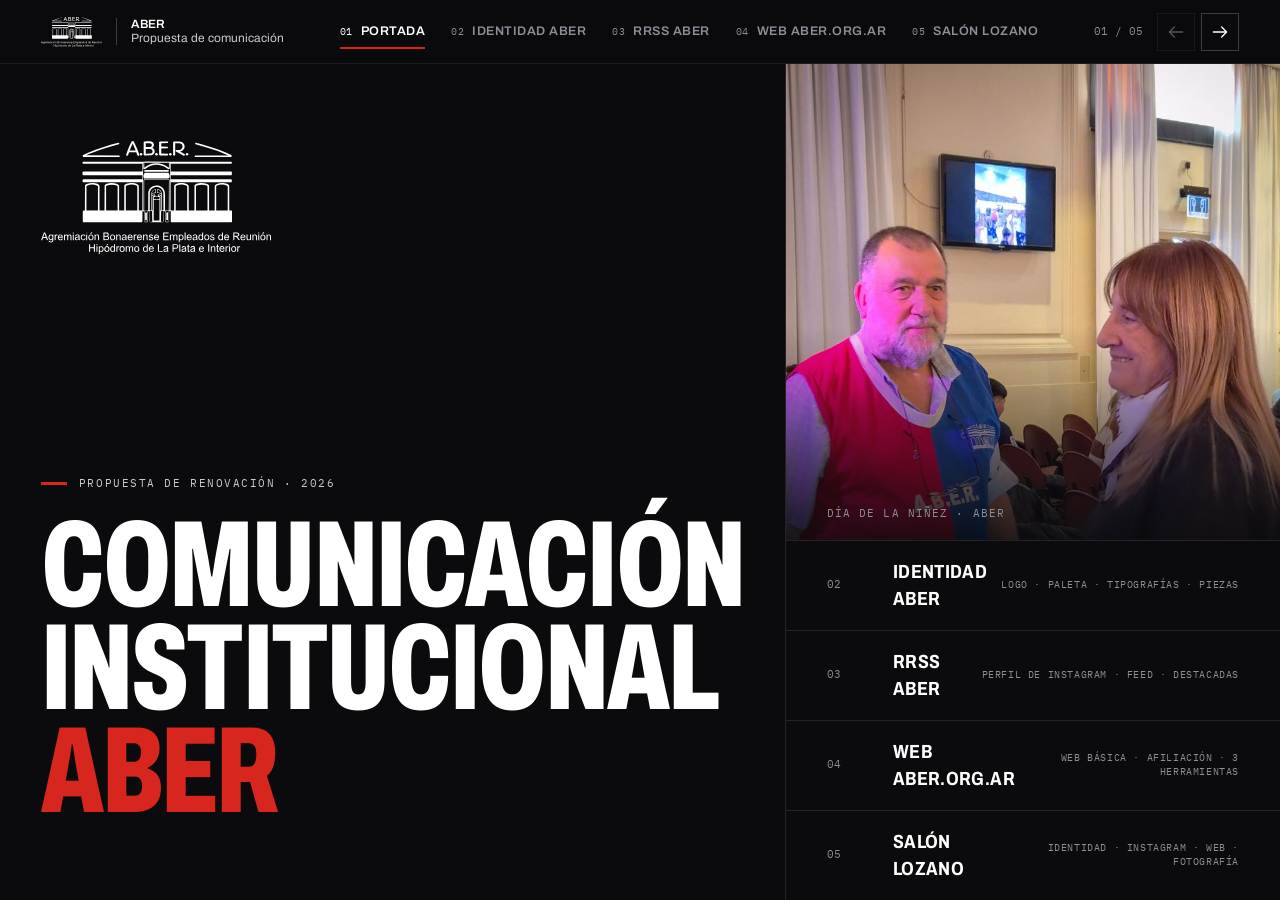
==== commit 493cb190: "Update index.html" ====
--- a/aber/index.html
+++ b/aber/index.html
@@ -1887,7 +1887,7 @@
   });
 
   /* ------------------------------ 05 Salón Lozano ------------------------------ */
-  const slAvatar = pic("salon-colonial.jpg", "Salón Lozano", true);
+  const slAvatar = pic("Instagram-Logo-SalonLozano.png", "Salón Lozano", true);
   const SLP = [
     { f: "salon-post-1.jpg", t: "Conocé el Salón Primavera", catName: "Espacios", cap: "Conocé el Salón Primavera.\n\nPresupuestos con entrevista previa.", tags: "#SalónLozano #LaPlata" },
     { f: "salon-post-2.jpg", t: "Celebraciones", catName: "Eventos", cap: "Celebraciones en Salón Lozano.", tags: "#SalónLozano" },
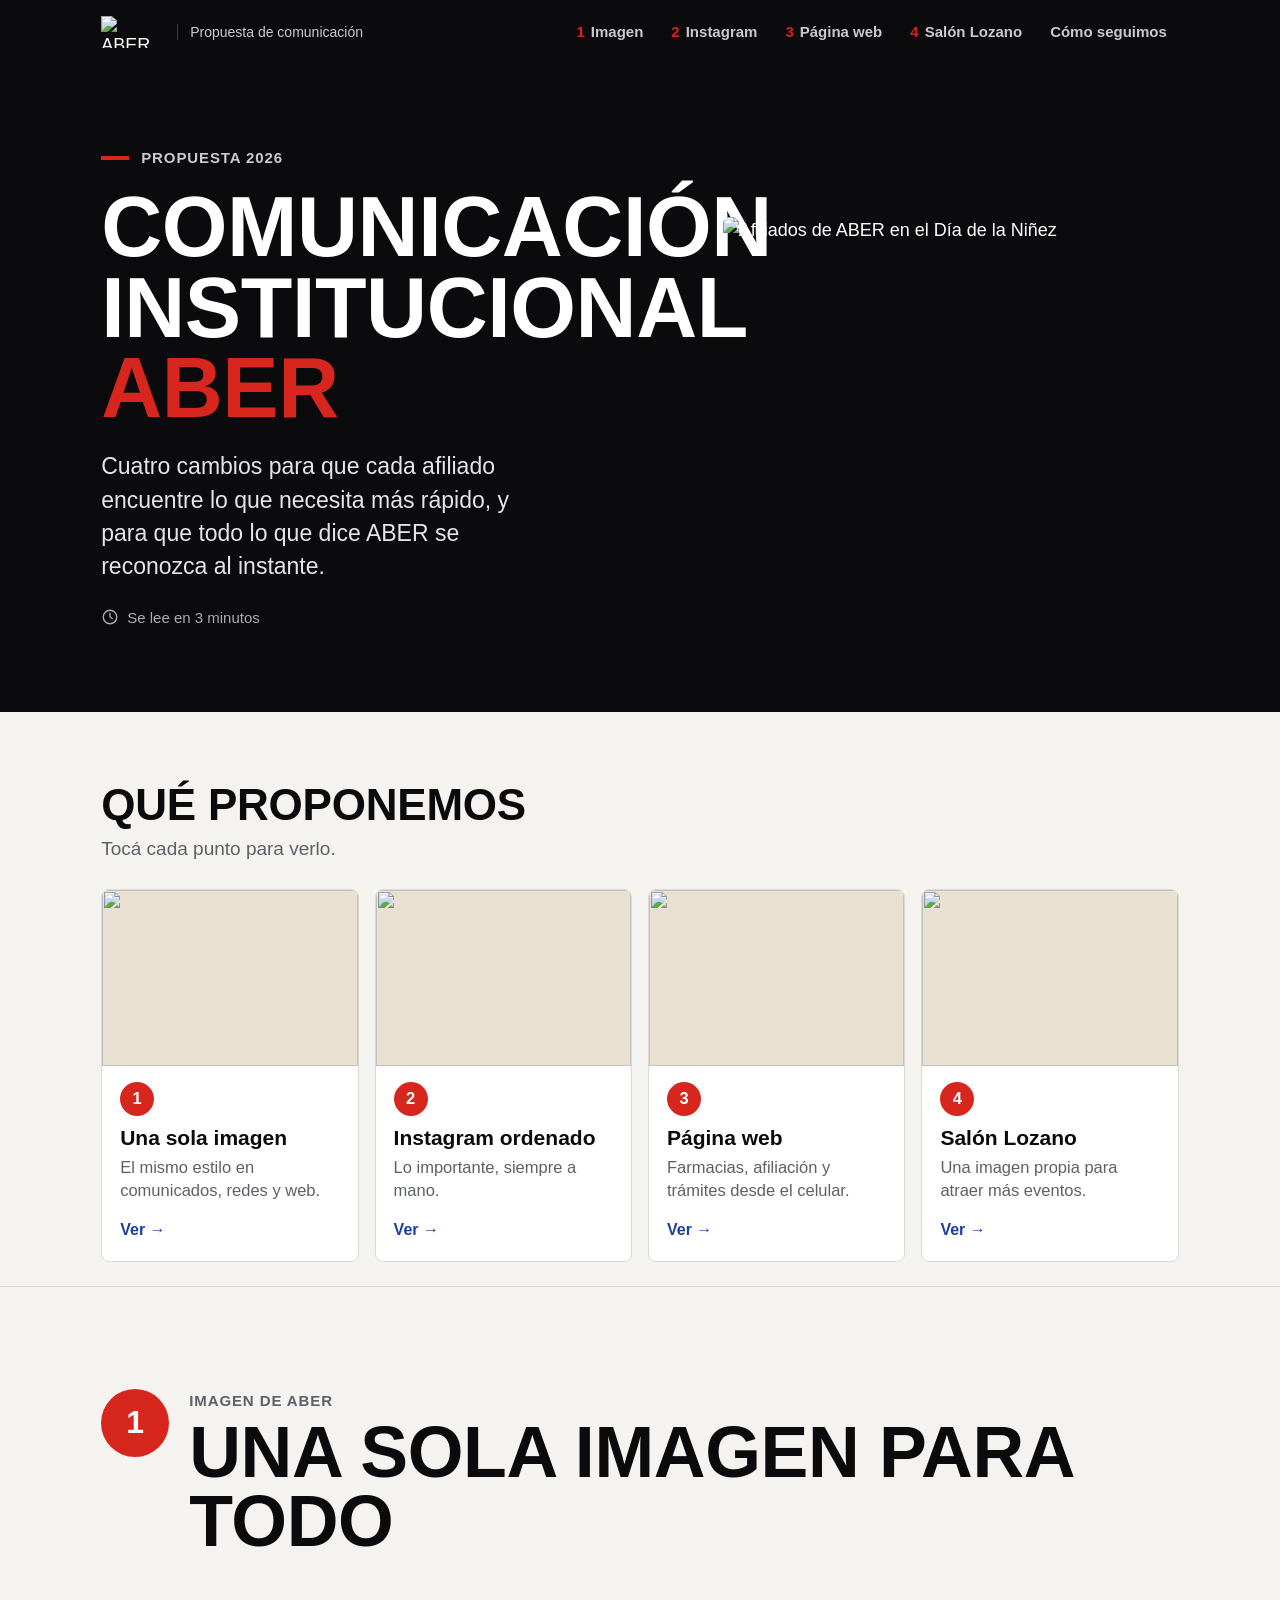
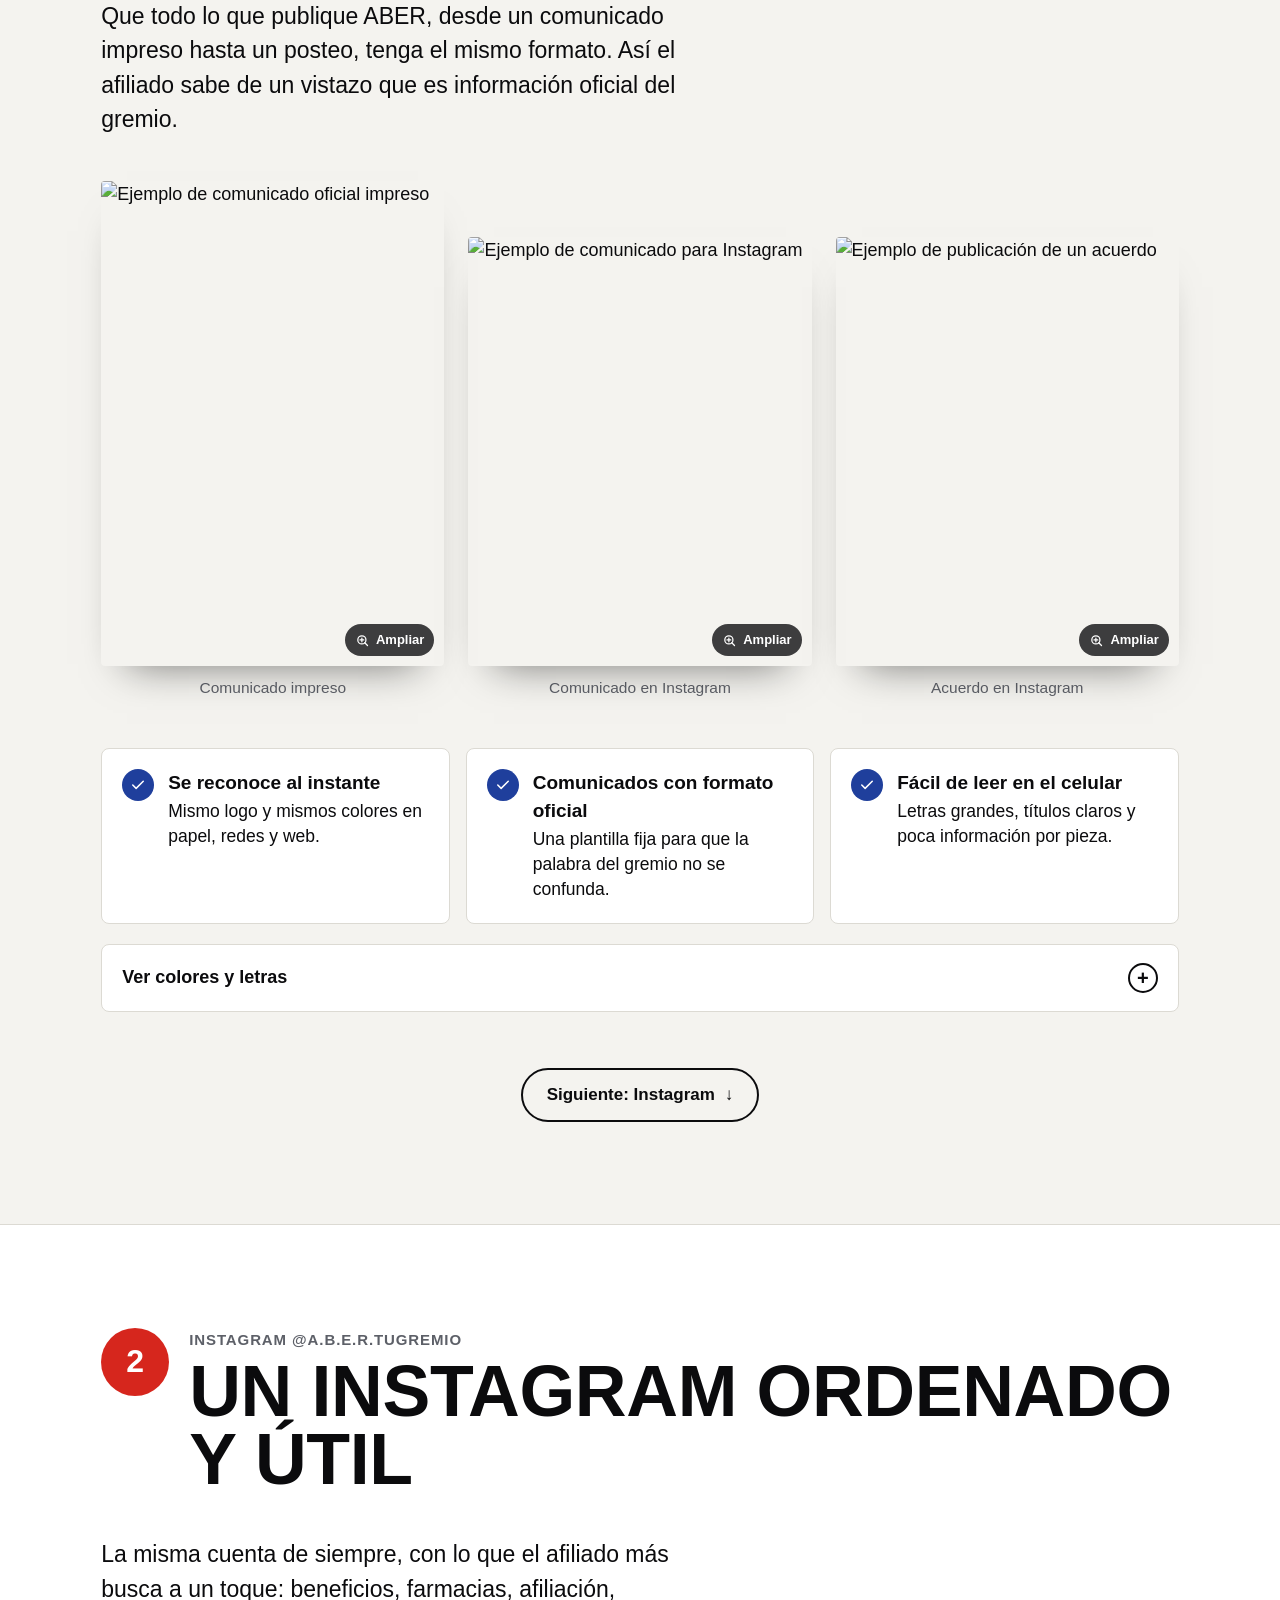
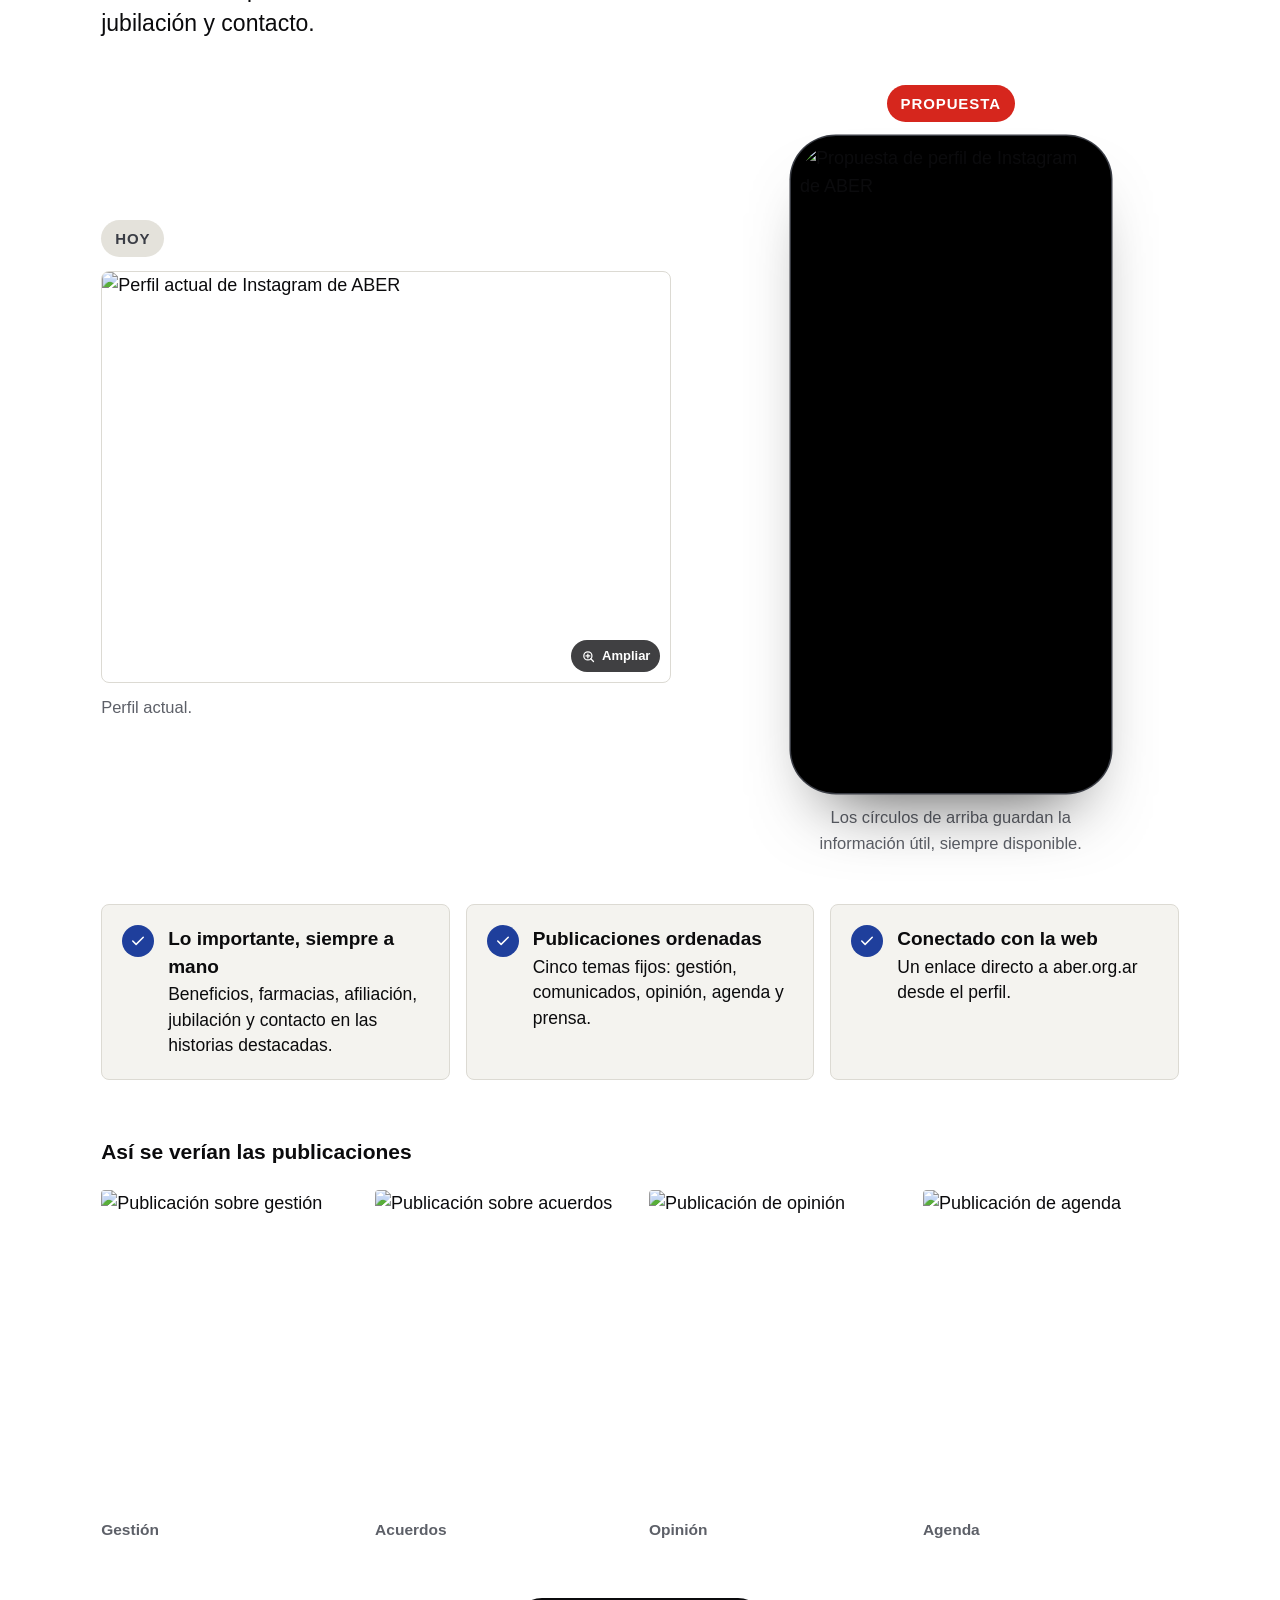
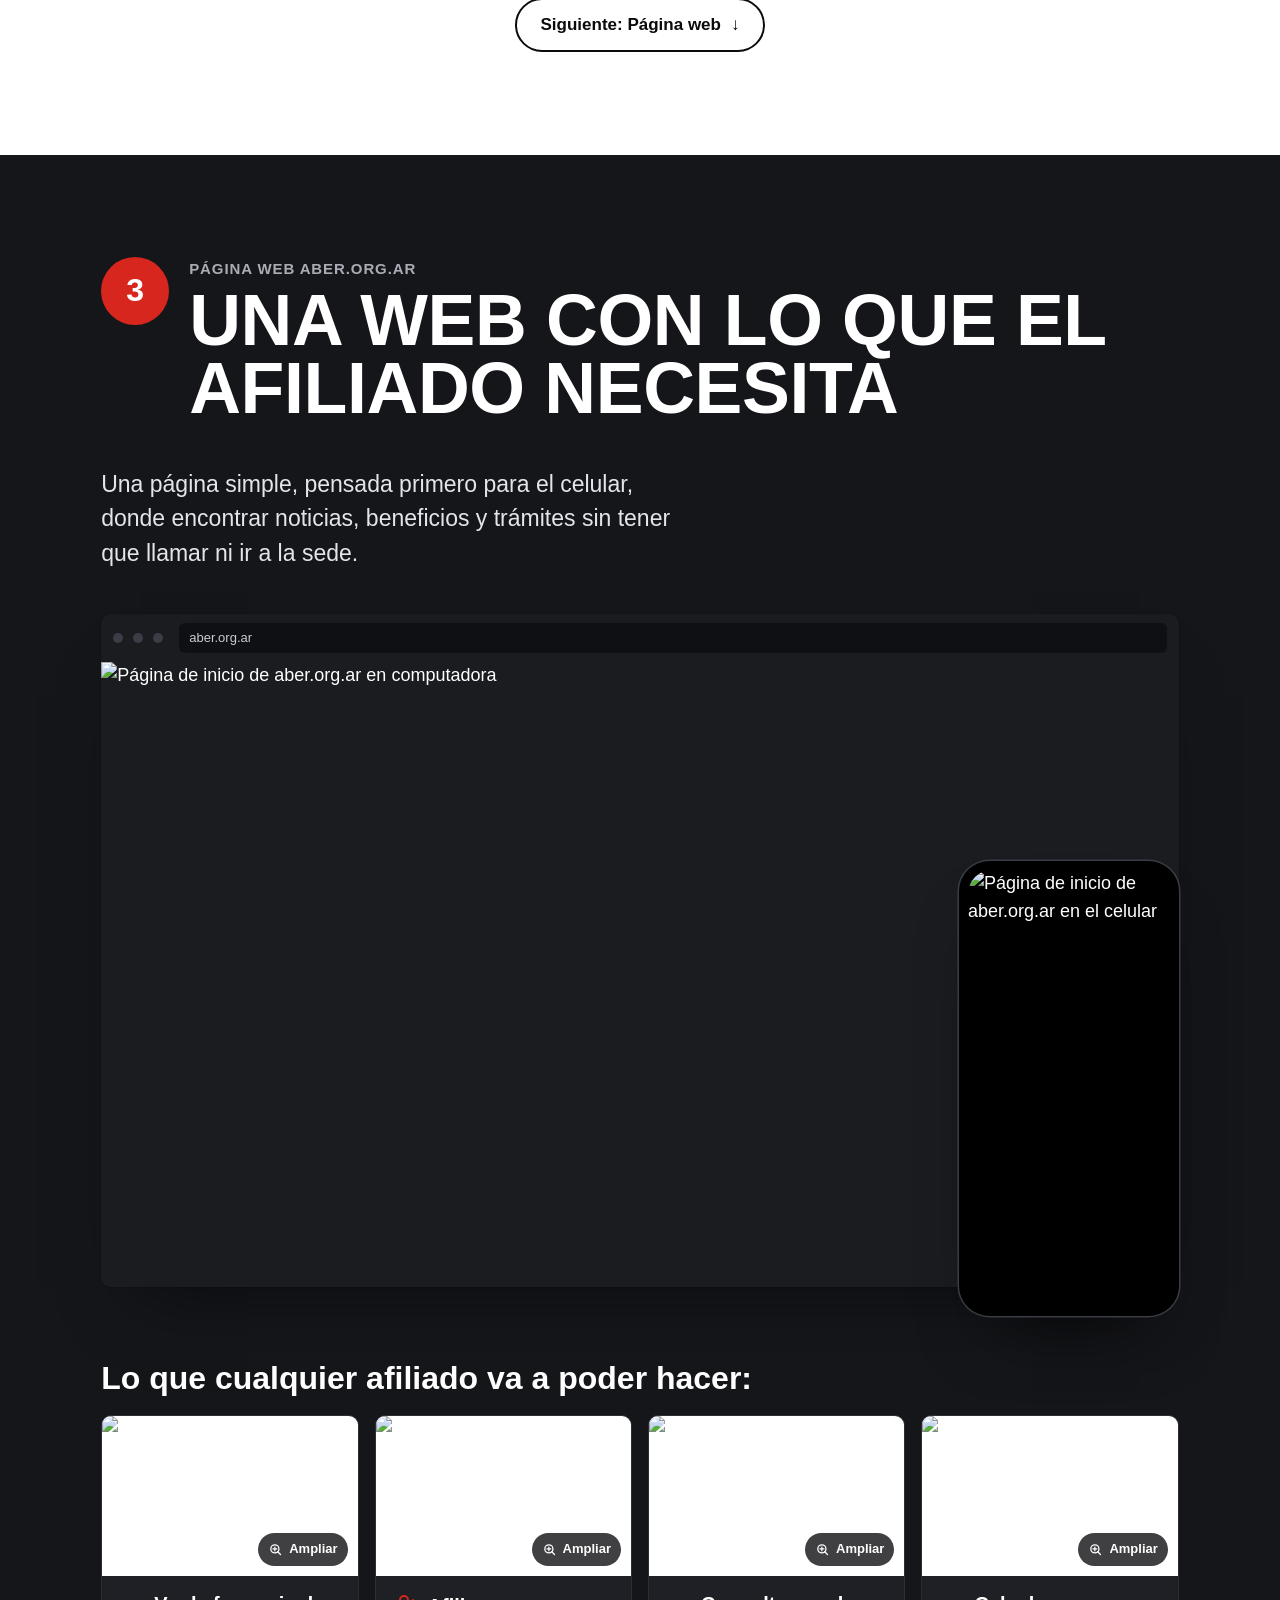
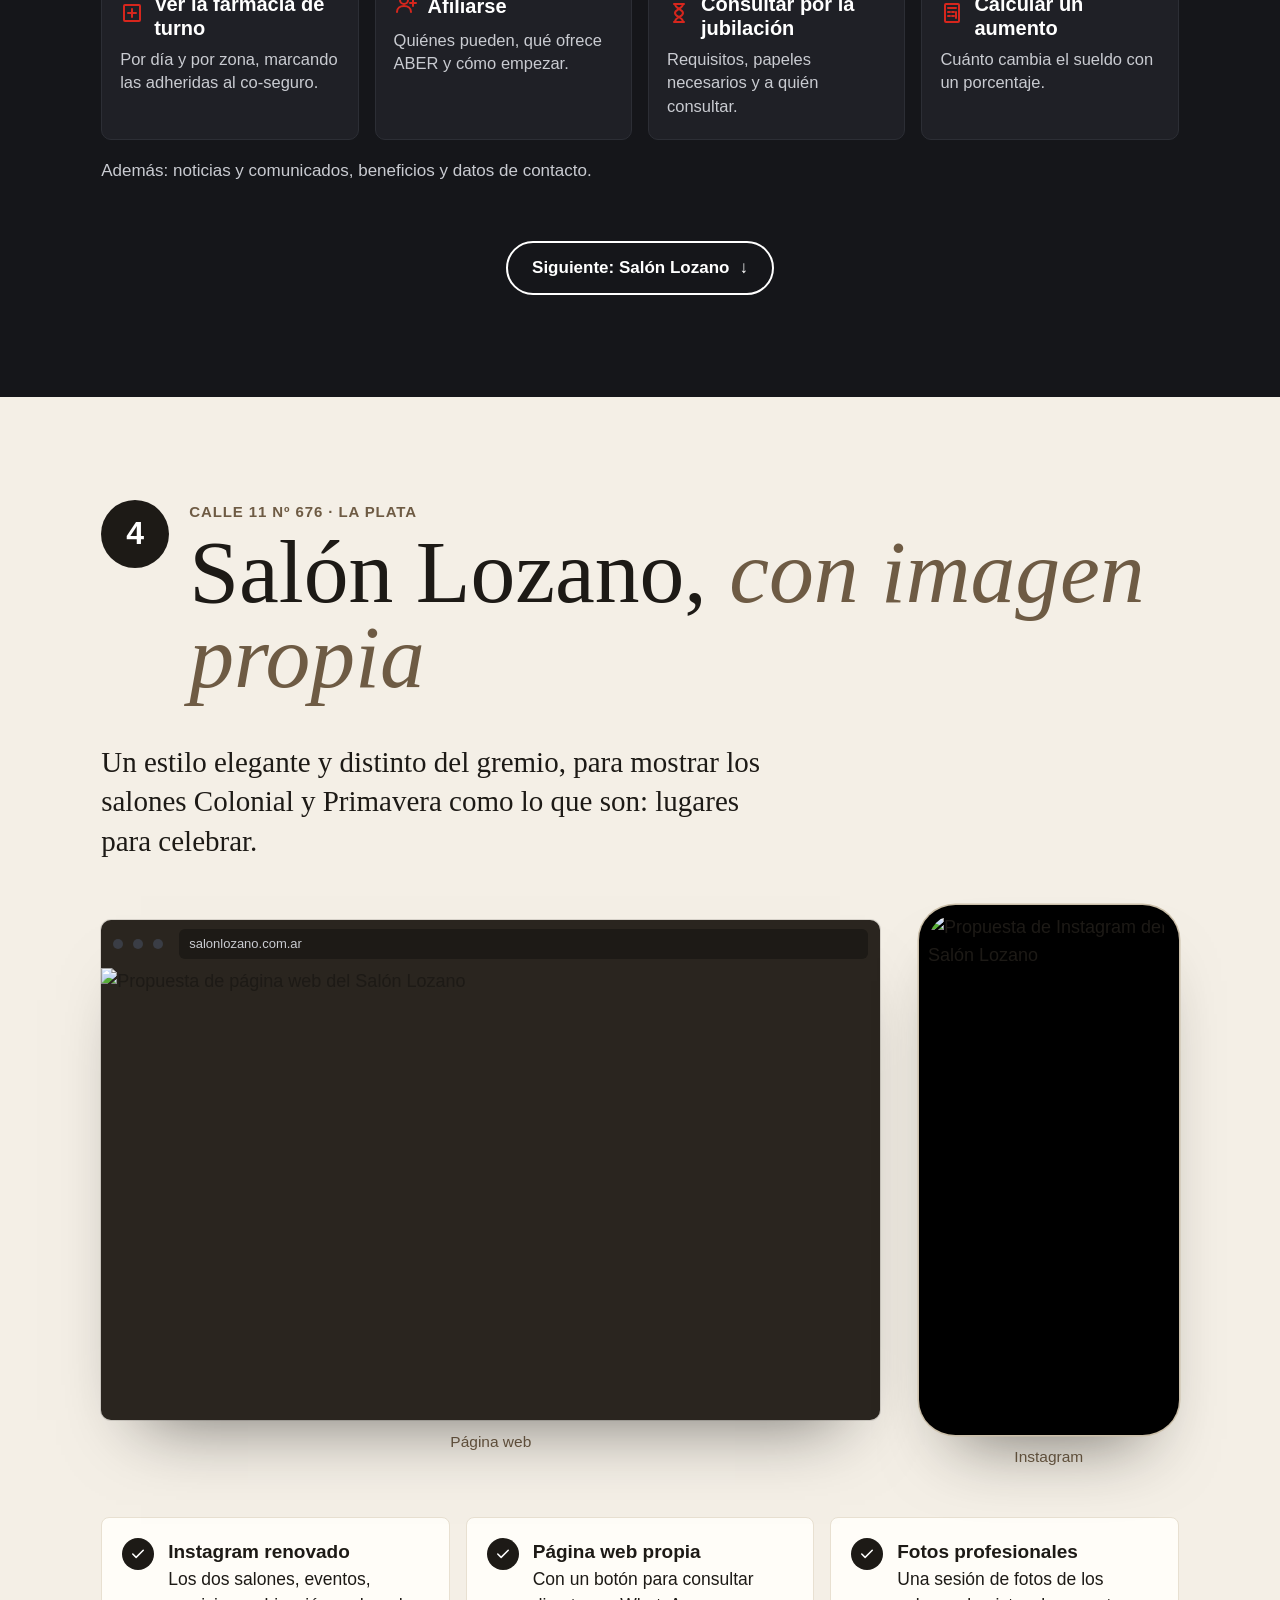
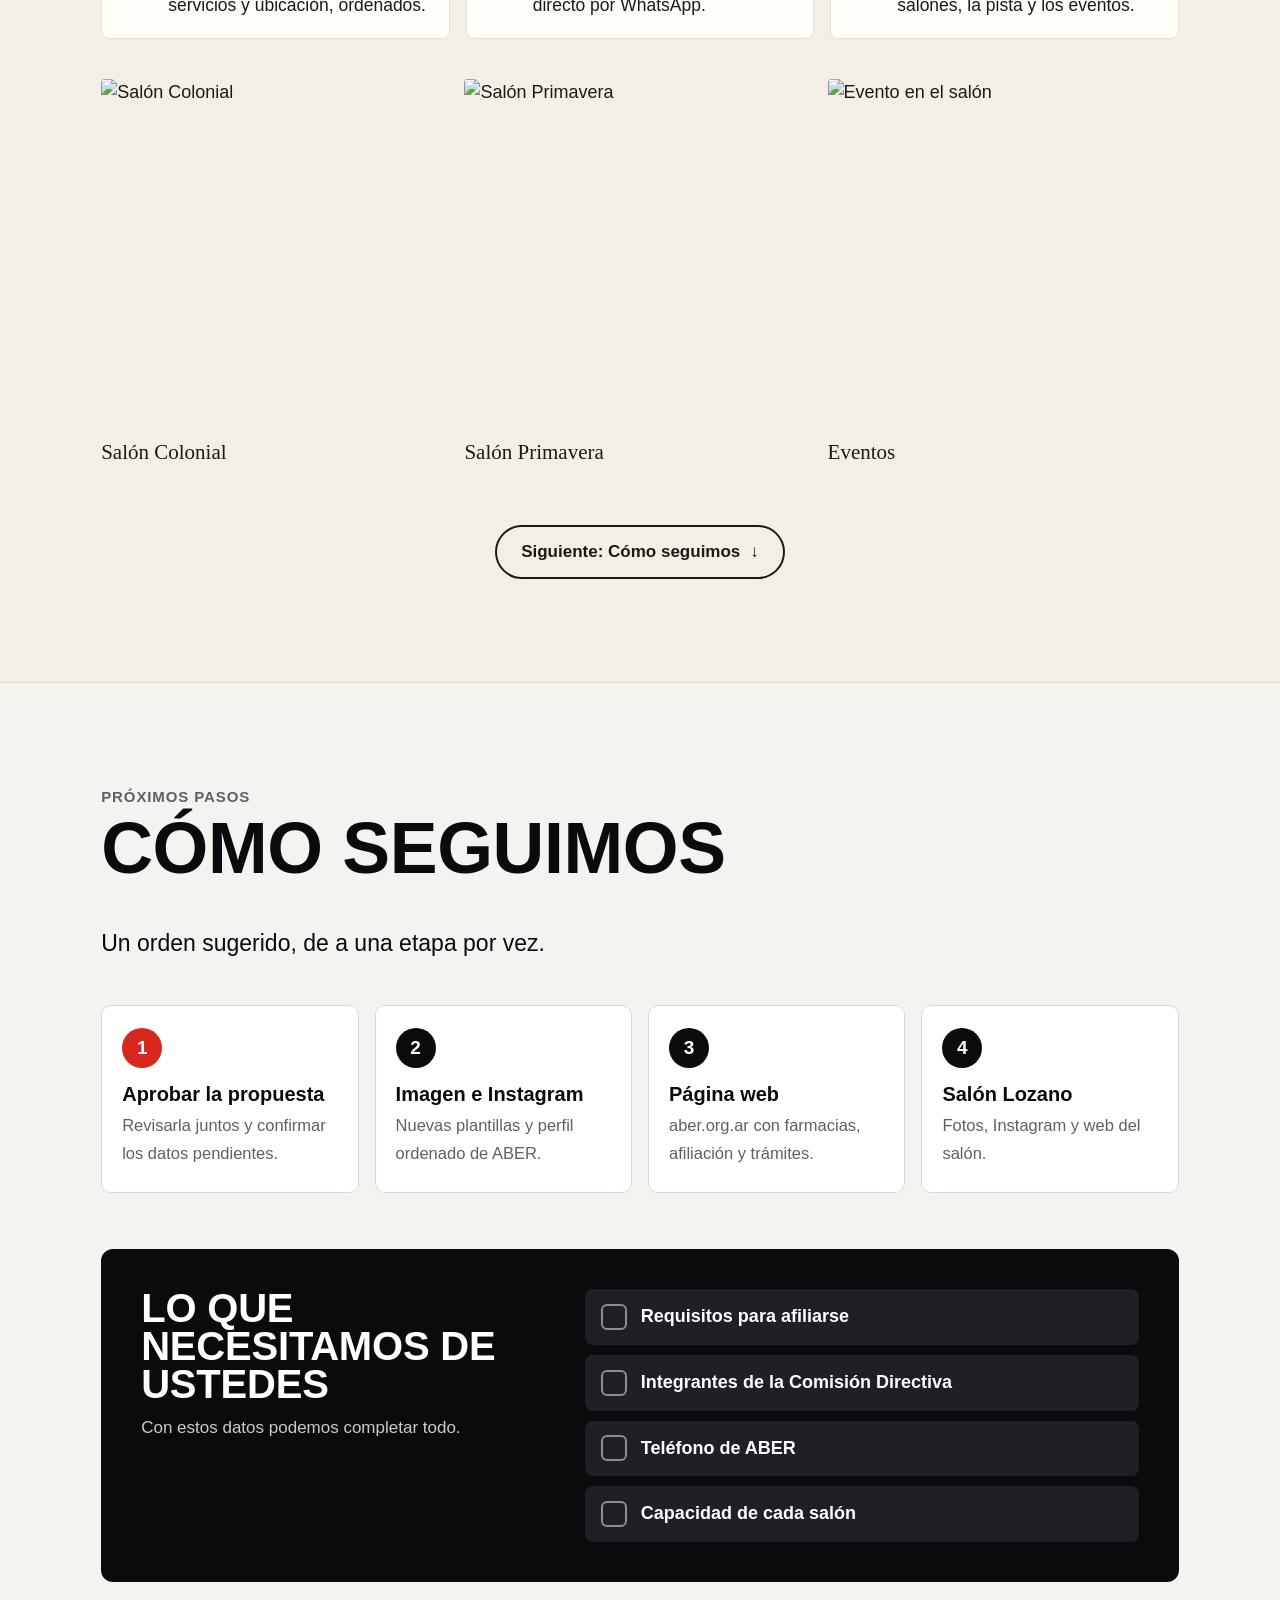
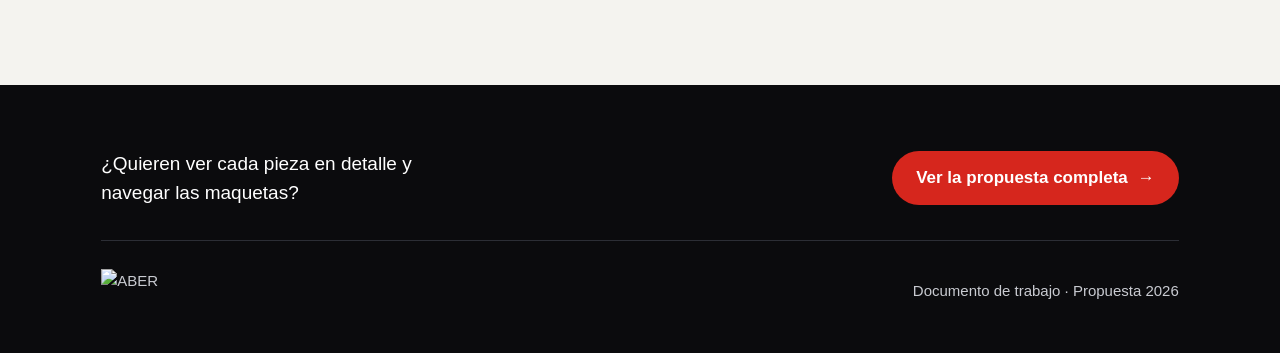
==== commit 0ed9994e: "Add files via upload" ====
--- a/aber/index.html
+++ b/aber/index.html
@@ -6,1989 +6,618 @@
 <meta name="robots" content="noindex, nofollow, noarchive, nosnippet, noimageindex">
 <meta name="googlebot" content="noindex, nofollow">
 <meta name="referrer" content="no-referrer">
+<meta name="theme-color" content="#0b0b0d">
 <title>ABER · Propuesta de comunicación</title>
-<meta name="description" content="Propuesta de renovación de la comunicación institucional de ABER. Documento de trabajo, no indexable.">
+<meta name="description" content="Propuesta de renovación de la comunicación de ABER, en resumen. Documento de trabajo.">
 <link rel="icon" href="data:image/svg+xml,%3Csvg xmlns='http://www.w3.org/2000/svg' viewBox='0 0 32 32'%3E%3Crect width='32' height='32' fill='%230b0b0d'/%3E%3Crect x='6' y='22' width='20' height='4' fill='%23d6261d'/%3E%3C/svg%3E">
 <style>
-/* ==========================================================================
-   ABER — Propuesta de comunicación institucional
-   Todo el estilo de la presentación vive en este bloque.
-   ========================================================================== */
 @font-face { font-family: "Archivo"; src: url("assets/fonts/archivo-latin-standard-normal.woff2") format("woff2"); font-weight: 100 900; font-stretch: 62% 125%; font-display: swap; unicode-range: U+0000-00FF, U+0131, U+0152-0153, U+02BB-02BC, U+02C6, U+02DA, U+02DC, U+2000-206F, U+20AC, U+2122, U+2191, U+2193, U+2212, U+2215, U+FEFF, U+FFFD; }
 @font-face { font-family: "Archivo"; src: url("assets/fonts/archivo-latin-ext-standard-normal.woff2") format("woff2"); font-weight: 100 900; font-stretch: 62% 125%; font-display: swap; unicode-range: U+0100-02AF, U+0304, U+0308, U+0329, U+1E00-1E9F, U+1EF2-1EFF, U+2020, U+20A0-20AB, U+20AD-20C0, U+2113, U+2C60-2C7F, U+A720-A7FF; }
 @font-face { font-family: "Source Serif 4"; src: url("assets/fonts/source-serif-4-latin-standard-normal.woff2") format("woff2"); font-weight: 200 900; font-display: swap; }
-@font-face { font-family: "Source Serif 4"; src: url("assets/fonts/source-serif-4-latin-standard-italic.woff2") format("woff2"); font-weight: 200 900; font-style: italic; font-display: swap; }
-@font-face { font-family: "Cormorant Garamond"; src: url("assets/fonts/cormorant-garamond-latin-400-normal.woff2") format("woff2"); font-weight: 300 400; font-display: swap; }
 @font-face { font-family: "Cormorant Garamond"; src: url("assets/fonts/cormorant-garamond-latin-500-normal.woff2") format("woff2"); font-weight: 500; font-display: swap; }
-@font-face { font-family: "Cormorant Garamond"; src: url("assets/fonts/cormorant-garamond-latin-600-normal.woff2") format("woff2"); font-weight: 600 700; font-display: swap; }
 @font-face { font-family: "Cormorant Garamond"; src: url("assets/fonts/cormorant-garamond-latin-400-italic.woff2") format("woff2"); font-weight: 300 700; font-style: italic; font-display: swap; }
-@font-face { font-family: "IBM Plex Mono"; src: url("assets/fonts/ibm-plex-mono-latin-400-normal.woff2") format("woff2"); font-weight: 400; font-display: swap; }
-@font-face { font-family: "IBM Plex Mono"; src: url("assets/fonts/ibm-plex-mono-latin-500-normal.woff2") format("woff2"); font-weight: 500; font-display: swap; }
 
 :root {
-  --negro: #0b0b0d; --tinta: #15161a; --grafito: #24262c; --humo: #3a3d45; --gris: #8b8e97; --niebla: #c9cbd1;
+  --negro: #0b0b0d; --tinta: #15161a; --gris: #5d6068; --gris-cl: #8b8e97; --linea: #dcdad3;
   --papel: #f4f3ef; --blanco: #ffffff;
-  --azul: #1f3f9c; --azul-osc: #122766; --azul-cl: #dfe5f4; --rojo: #d6261d; --rojo-osc: #9e1a14;
-  /* Salón Lozano */
+  --azul: #1f3f9c; --rojo: #d6261d; --rojo-osc: #b51f17;
   --crema: #f4efe6; --lino: #e8e0d1; --sl-tinta: #1d1a16; --sepia: #6e5b44; --oro: #a5844f;
-
-  --f-sans: "Archivo", "Helvetica Neue", Arial, sans-serif;
+  --f: "Archivo", "Helvetica Neue", Arial, sans-serif;
   --f-serif: "Source Serif 4", Georgia, serif;
-  --f-mono: "IBM Plex Mono", ui-monospace, monospace;
   --f-salon: "Cormorant Garamond", Garamond, Georgia, serif;
-
-  --bar: 64px;
-  --gut: clamp(16px, 3.2vw, 48px);
-  --ease: cubic-bezier(.2, .7, .1, 1);
+  --gut: clamp(16px, 4vw, 56px);
+  --max: 1180px;
 }
-
 *, *::before, *::after { box-sizing: border-box; }
-html, body { height: 100%; }
-body { margin: 0; background: var(--negro); color: var(--blanco); font-family: var(--f-sans); font-size: 16px; line-height: 1.45; -webkit-font-smoothing: antialiased; overflow: hidden; }
-img { max-width: 100%; display: block; }
-button, input, select, textarea { font: inherit; color: inherit; }
-button { cursor: pointer; background: none; border: 0; padding: 0; }
+html { scroll-behavior: smooth; scroll-padding-top: 76px; -webkit-text-size-adjust: 100%; }
+body { margin: 0; background: var(--papel); color: var(--negro); font-family: var(--f); font-size: 18px; line-height: 1.55; -webkit-font-smoothing: antialiased; overflow-x: hidden; }
+img { max-width: 100%; display: block; height: auto; }
 a { color: inherit; }
-.ico { width: 1.25em; height: 1.25em; flex: none; }
-.k { font-family: var(--f-mono); font-size: 11px; letter-spacing: .1em; text-transform: uppercase; color: var(--gris); }
-.logo { display: block; height: auto; }
-:focus-visible { outline: 2px solid var(--rojo); outline-offset: 2px; }
-
-/* --------------------------------------------------------------------------
-   Barra superior y navegación
-   -------------------------------------------------------------------------- */
-.bar { position: fixed; inset: 0 0 auto 0; height: var(--bar); z-index: 50; display: grid; grid-template-columns: auto 1fr auto; align-items: center; gap: 24px; padding: 0 var(--gut); background: rgba(11, 11, 13, .94); backdrop-filter: blur(10px); border-bottom: 1px solid rgba(255, 255, 255, .08); }
-.bar__brand { display: flex; align-items: center; gap: 14px; text-decoration: none; }
-.bar__brand img { height: 30px; width: auto; }
-.bar__brand span { font-size: 12px; line-height: 1.15; color: var(--niebla); border-left: 1px solid var(--humo); padding-left: 14px; }
-.bar__brand b { display: block; color: var(--blanco); font-weight: 600; }
-.bar__nav { display: flex; gap: 2px; justify-content: center; overflow-x: auto; scrollbar-width: none; }
-.bar__nav::-webkit-scrollbar { display: none; }
-.bar__nav button { position: relative; display: flex; gap: 8px; align-items: baseline; white-space: nowrap; padding: 10px 12px; font-size: 12.5px; font-weight: 600; letter-spacing: .04em; color: var(--gris); transition: color .2s; }
-.bar__nav button i { font-family: var(--f-mono); font-style: normal; font-weight: 400; font-size: 10px; }
-.bar__nav button:hover, .bar__nav button.is-on { color: var(--blanco); }
-.bar__nav button.is-on::after { content: ""; position: absolute; left: 12px; right: 12px; bottom: 2px; height: 2px; background: var(--rojo); }
-.bar__ctrl { display: flex; align-items: center; gap: 6px; }
-.bar__ctrl .count { font-family: var(--f-mono); font-size: 11px; color: var(--gris); margin-right: 8px; min-width: 44px; text-align: right; }
-.bar__ctrl button { width: 38px; height: 38px; display: grid; place-items: center; border: 1px solid var(--humo); color: var(--blanco); transition: background .2s, border-color .2s; }
-.bar__ctrl button:hover { background: var(--blanco); color: var(--negro); border-color: var(--blanco); }
-.bar__ctrl button:disabled { opacity: .3; pointer-events: none; }
-.bar__menu { display: none !important; }
-.progress { position: fixed; top: var(--bar); left: 0; height: 2px; background: var(--rojo); z-index: 51; transition: width .5s var(--ease); }
-
-/* --------------------------------------------------------------------------
-   Escenarios
-   -------------------------------------------------------------------------- */
-.stages { position: fixed; inset: var(--bar) 0 0 0; }
-.stage { position: absolute; inset: 0; overflow-y: auto; overflow-x: hidden; opacity: 0; visibility: hidden; transform: translateX(40px); transition: opacity .55s var(--ease), transform .7s var(--ease), visibility 0s .7s; }
-.stage.from-left { transform: translateX(-40px); }
-.stage.is-on { opacity: 1; visibility: visible; transform: none; transition: opacity .55s var(--ease) .08s, transform .7s var(--ease) .08s, visibility 0s; }
-.stage--paper { background: var(--papel); color: var(--negro); }
-.stage--ink { background: var(--tinta); }
-.stage--crema { background: var(--crema); color: var(--sl-tinta); font-variant-numeric: lining-nums; }
-.st--salon, .slm-frame { font-variant-numeric: lining-nums; }
-.stage__in { padding: clamp(24px, 3.4vw, 52px) var(--gut) 96px; max-width: 1480px; margin: 0 auto; }
-
-.head { display: grid; grid-template-columns: minmax(80px, 140px) 1fr auto; gap: 24px; align-items: end; padding-bottom: 18px; border-bottom: 1px solid currentColor; margin-bottom: clamp(26px, 3.4vw, 48px); }
-.head__n { font-family: var(--f-mono); font-size: 13px; letter-spacing: .1em; align-self: start; padding-top: 10px; }
-.head__n::before { content: ""; display: block; width: 26px; height: 3px; background: var(--rojo); margin-bottom: 10px; }
-.head h2 { margin: 0; font-size: clamp(34px, 4.8vw, 74px); line-height: .9; font-weight: 800; font-stretch: 68%; text-transform: uppercase; letter-spacing: -.01em; }
-.head__meta { font-family: var(--f-mono); font-size: 11px; letter-spacing: .08em; text-transform: uppercase; text-align: right; line-height: 1.7; opacity: .65; }
-.stage--crema .head h2 { font-family: var(--f-salon); font-weight: 500; font-stretch: 100%; text-transform: none; letter-spacing: 0; font-size: clamp(42px, 5.6vw, 86px); }
-.stage--crema .head__n::before { background: var(--oro); }
-
-.sub { display: flex; align-items: baseline; gap: 14px; margin: 64px 0 22px; }
-.sub:first-child { margin-top: 0; }
-.sub h3 { margin: 0; font-size: 22px; font-weight: 700; font-stretch: 80%; text-transform: uppercase; letter-spacing: .01em; }
-.sub span { font-family: var(--f-mono); font-size: 11px; letter-spacing: .08em; opacity: .55; text-transform: uppercase; }
-.sub::after { content: ""; flex: 1; height: 1px; background: currentColor; opacity: .18; }
-.sub--salon h3 { font-family: var(--f-salon); font-weight: 600; font-stretch: 100%; text-transform: none; font-size: 30px; letter-spacing: 0; }
-
-/* --------------------------------------------------------------------------
-   01 Portada
-   -------------------------------------------------------------------------- */
-.cover { min-height: 100%; display: grid; grid-template-columns: 1.1fr 1fr; }
-.cover__l { padding: clamp(32px, 6vw, 88px) var(--gut); display: flex; flex-direction: column; justify-content: space-between; gap: 48px; border-right: 1px solid rgba(255,255,255,.1); }
-.cover__logo { width: clamp(150px, 18vw, 240px); }
-.cover__kick { font-family: var(--f-mono); font-size: 11px; letter-spacing: .14em; text-transform: uppercase; color: var(--niebla); display: flex; align-items: center; gap: 12px; margin-bottom: 22px; }
-.cover__kick::before { content: ""; width: 26px; height: 3px; background: var(--rojo); }
-.cover h1 { margin: 0; font-size: clamp(54px, 9.6vw, 156px); line-height: .84; font-weight: 800; font-stretch: 64%; text-transform: uppercase; letter-spacing: -.015em; }
-.cover h1 em { font-style: normal; color: var(--rojo); }
-.cover__r { display: flex; flex-direction: column; }
-.cover__img { position: relative; flex: 1; min-height: 280px; overflow: hidden; background: #0f1f52; }
-.cover__img img { position: absolute; inset: 0; width: 100%; height: 100%; object-fit: cover; object-position: 50% 35%; }
-.cover__img::after { content: ""; position: absolute; inset: 0; background: linear-gradient(180deg, rgba(11,11,13,0) 55%, rgba(11,11,13,.85)); }
-.cover__img span { position: absolute; left: var(--gut); bottom: 18px; z-index: 2; }
-.cover__idx { list-style: none; margin: 0; padding: 0; background: var(--negro); }
-.cover__idx button { width: 100%; display: grid; grid-template-columns: 54px 1fr auto; align-items: center; gap: 12px; text-align: left; padding: 17px var(--gut); border-top: 1px solid rgba(255,255,255,.1); transition: background .25s, padding .25s; }
-.cover__idx button:hover { background: var(--azul); padding-left: calc(var(--gut) + 8px); }
-.cover__idx i { font-family: var(--f-mono); font-style: normal; font-size: 11px; color: var(--gris); }
-.cover__idx button:hover i, .cover__idx button:hover small { color: var(--blanco); }
-.cover__idx span { font-size: 19px; font-weight: 700; font-stretch: 82%; letter-spacing: .02em; }
-.cover__idx small { font-family: var(--f-mono); font-size: 10px; letter-spacing: .06em; text-transform: uppercase; color: var(--gris); text-align: right; }
-
-/* --------------------------------------------------------------------------
-   02 Identidad ABER
-   -------------------------------------------------------------------------- */
-.id-grid { display: grid; grid-template-columns: 7fr 5fr; gap: 16px; }
-.id-logo { background: var(--negro); color: #fff; min-height: 420px; position: relative; display: grid; place-items: center; overflow: hidden; }
-.id-logo__clear { position: relative; padding: 46px; outline: 1px dashed rgba(255,255,255,.28); }
-.id-logo__clear::before, .id-logo__clear::after { content: ""; position: absolute; width: 46px; height: 46px; border: 1px solid rgba(214, 38, 29, .7); }
-.id-logo__clear::before { left: 0; top: 0; border-width: 0 1px 1px 0; }
-.id-logo__clear::after { right: 0; bottom: 0; border-width: 1px 0 0 1px; }
-.id-logo img { width: clamp(160px, 22vw, 300px); }
-.id-logo .k { position: absolute; left: 20px; top: 18px; }
-.id-logo-v { display: grid; grid-template-columns: 1fr 1fr; grid-template-rows: 1fr 1fr; gap: 16px; }
-.id-chip { position: relative; display: grid; place-items: center; min-height: 196px; }
-.id-chip img { width: 46%; }
-.id-chip .k { position: absolute; left: 14px; bottom: 12px; color: rgba(255,255,255,.75); }
-.id-chip--avatar { grid-column: 1 / -1; background: var(--tinta); }
-.id-chip--avatar .av { width: 112px; height: 112px; border-radius: 50%; background: var(--negro); display: grid; place-items: center; box-shadow: 0 0 0 3px var(--tinta), 0 0 0 5px var(--rojo); }
-.id-chip--avatar .av img { width: 70%; }
-
-.pal { display: grid; grid-template-columns: 6fr 2.5fr 1fr .9fr; min-height: 280px; border: 1px solid rgba(0,0,0,.12); }
-.pal > div { position: relative; padding: 20px; display: flex; flex-direction: column; justify-content: space-between; min-width: 0; }
-.pal b { font-size: 26px; font-weight: 800; font-stretch: 72%; text-transform: uppercase; }
-.pal code { font-family: var(--f-mono); font-size: 11px; display: block; line-height: 1.7; opacity: .8; }
-.pal small { font-family: var(--f-mono); font-size: 10px; letter-spacing: .06em; text-transform: uppercase; opacity: .7; }
-.pal__pct { font-family: var(--f-mono); font-size: 11px; }
-
-.type { display: grid; grid-template-columns: 1.3fr 1fr; gap: 16px; }
-.type > * { min-width: 0; }
-.type__spec { background: var(--blanco); padding: clamp(20px, 3vw, 40px); border: 1px solid rgba(0,0,0,.08); }
-.type__spec .big { font-size: clamp(46px, 7vw, 112px); line-height: .85; font-weight: 800; font-stretch: 64%; text-transform: uppercase; margin: 16px 0 24px; }
-.type__spec .big span { color: var(--azul); }
-.type__row { display: grid; grid-template-columns: 120px 1fr; gap: 16px; padding: 14px 0; border-top: 1px solid rgba(0,0,0,.1); align-items: baseline; }
-.type__row .k { color: #6b6e76; }
-.t-h1 { font-size: 34px; line-height: 1; font-weight: 800; font-stretch: 70%; text-transform: uppercase; }
-.t-h2 { font-size: 22px; font-weight: 600; font-stretch: 88%; line-height: 1.1; }
-.t-body { font-family: var(--f-serif); font-size: 17px; line-height: 1.5; }
-.t-meta { font-family: var(--f-mono); font-size: 12px; letter-spacing: .08em; text-transform: uppercase; }
-.type__alpha { background: var(--negro); color: var(--blanco); padding: clamp(20px, 3vw, 40px); display: flex; flex-direction: column; justify-content: space-between; gap: 24px; }
-.type__alpha .glyph { font-size: clamp(120px, 16vw, 230px); line-height: .8; font-weight: 800; font-stretch: 64%; }
-.type__alpha .glyph em { font-family: var(--f-serif); font-style: italic; font-weight: 400; font-stretch: 100%; color: var(--rojo); }
-.type__alpha p { margin: 0; font-family: var(--f-mono); font-size: 11px; letter-spacing: .06em; color: var(--niebla); text-transform: uppercase; line-height: 1.8; }
-
-.docs-ex { display: grid; grid-template-columns: 1fr 1.25fr; gap: 16px; align-items: start; }
-.docs-ex > * { min-width: 0; }
-.docs-ex__posts { display: grid; grid-template-columns: 1fr 1fr; gap: 16px; }
-.sheet { background: var(--blanco); color: var(--negro); box-shadow: 0 1px 0 rgba(0,0,0,.06), 0 30px 60px -30px rgba(0,0,0,.35); aspect-ratio: 1 / 1.414; display: flex; flex-direction: column; }
-.sheet__h { background: var(--negro); color: #fff; display: flex; justify-content: space-between; align-items: center; padding: 6% 7%; }
-.sheet__h img { width: 26%; }
-.sheet__h div { text-align: right; font-family: var(--f-mono); font-size: clamp(8px, .8vw, 11px); letter-spacing: .08em; text-transform: uppercase; line-height: 1.6; }
-.sheet__band { height: 1.4%; background: var(--rojo); }
-.sheet__b { padding: 7%; flex: 1; display: flex; flex-direction: column; }
-.sheet__b .t-meta { color: var(--rojo); font-size: clamp(9px, .8vw, 11px); }
-.sheet__b h4 { margin: 3% 0 5%; font-size: clamp(20px, 2.3vw, 34px); line-height: .95; font-weight: 800; font-stretch: 70%; text-transform: uppercase; }
-.sheet__b p { margin: 0 0 3%; font-family: var(--f-serif); font-size: clamp(10px, .95vw, 14px); line-height: 1.5; }
-.sheet__b ul { margin: 0 0 3%; padding-left: 1.2em; font-family: var(--f-serif); font-size: clamp(10px, .9vw, 13px); line-height: 1.5; }
-.sheet__sig { margin-top: auto; padding-top: 4%; border-top: 1px solid rgba(0,0,0,.2); display: flex; justify-content: space-between; font-family: var(--f-mono); font-size: clamp(8px, .75vw, 10px); letter-spacing: .06em; text-transform: uppercase; }
-.cap { display: flex; justify-content: space-between; gap: 10px; margin-top: 10px; }
-.cap .k { color: #6b6e76; }
-.cap button { color: var(--azul); display: inline-flex; gap: 6px; align-items: center; }
-
-.apps { display: grid; grid-template-columns: 1.2fr 1fr .62fr; gap: 16px; align-items: end; }
-.apps > * { min-width: 0; }
-.apps figure { margin: 0; }
-.app-web { background: var(--blanco); border: 1px solid rgba(0,0,0,.1); overflow: hidden; }
-.app-web__bar { background: var(--negro); display: flex; align-items: center; justify-content: space-between; padding: 12px 16px; }
-.app-web__bar img { height: 22px; width: auto; }
-.app-web__bar span { display: flex; gap: 10px; }
-.app-web__bar i { display: block; width: 26px; height: 3px; background: rgba(255,255,255,.35); }
-.app-web__bar i:last-child { background: var(--rojo); }
-.app-web > img { width: 100%; aspect-ratio: 16 / 9; object-fit: cover; }
-.app-web__t { padding: 16px; }
-.app-web__t .t-meta { font-size: 10px; color: var(--rojo); }
-.app-web__t b { display: block; margin-top: 6px; font-size: 19px; line-height: 1.05; font-weight: 700; font-stretch: 82%; }
-.app-story { position: relative; aspect-ratio: 9 / 16; container-type: inline-size; overflow: hidden; }
-
-/* --------------------------------------------------------------------------
-   Publicaciones 4:5 (imágenes reales)
-   -------------------------------------------------------------------------- */
-.post { position: relative; aspect-ratio: 4 / 5; overflow: hidden; background: var(--negro); }
-.post img { position: absolute; inset: 0; width: 100%; height: 100%; object-fit: cover; }
-.post-btn { display: block; width: 100%; text-align: left; }
-.post-btn .post { transition: transform .35s var(--ease), box-shadow .35s; box-shadow: 0 20px 40px -24px rgba(0,0,0,.6); }
-.post-btn:hover .post { transform: translateY(-5px); }
-
-/* --------------------------------------------------------------------------
-   03 RRSS — perfil de Instagram
-   -------------------------------------------------------------------------- */
-.rr { display: grid; grid-template-columns: auto minmax(0, 1fr); gap: clamp(28px, 5vw, 80px); align-items: start; }
-.rr__side { max-width: 560px; }
-.rr__side h4 { margin: 0 0 12px; font-family: var(--f-mono); font-size: 11px; font-weight: 400; letter-spacing: .1em; text-transform: uppercase; color: var(--gris); }
-.rr__side .bigt { font-size: clamp(28px, 3vw, 42px); line-height: .92; font-weight: 800; font-stretch: 68%; text-transform: uppercase; margin: 0 0 22px; }
-.ig-cats { list-style: none; padding: 0; margin: 0 0 40px; border-top: 1px solid #2a2c33; counter-reset: c; }
-.ig-cats button { width: 100%; display: grid; grid-template-columns: 34px 1fr auto auto; gap: 12px; align-items: center; padding: 13px 0; border-bottom: 1px solid #2a2c33; text-align: left; font-size: 16px; font-weight: 600; color: var(--niebla); transition: color .2s, padding .2s; }
-.ig-cats button:hover { color: #fff; padding-left: 6px; }
-.ig-cats i { font-style: normal; font-family: var(--f-mono); font-size: 10px; color: var(--rojo); font-weight: 400; }
-.ig-cats small { font-family: var(--f-mono); font-size: 10px; font-weight: 400; color: var(--gris); letter-spacing: .06em; text-transform: uppercase; }
-.ig-cats .ico { color: var(--gris); width: 16px; height: 16px; }
-.ig-hlc { display: grid; grid-template-columns: repeat(5, 1fr); gap: 14px; max-width: 440px; }
-.ig-hlc button { text-align: center; font-size: 11.5px; color: var(--niebla); }
-.ig-hlc .cov { aspect-ratio: 1; border-radius: 50%; display: grid; place-items: center; margin-bottom: 7px; color: #fff; overflow: hidden; box-shadow: 0 0 0 2px var(--tinta), 0 0 0 3px #3a3d45; transition: transform .25s, box-shadow .25s; }
-.ig-hlc .cov .ico { width: 40%; height: 40%; }
-.ig-hlc .cov img { width: 100%; height: 100%; object-fit: cover; }
-.ig-hlc button:hover .cov { transform: scale(1.06); box-shadow: 0 0 0 2px var(--tinta), 0 0 0 3px var(--rojo); }
-.rr__now { margin-top: 32px; display: inline-flex; align-items: center; gap: 12px; padding: 8px 14px 8px 8px; border: 1px solid #2c2e35; font-size: 13px; color: var(--niebla); transition: border-color .2s, color .2s; }
-.rr__now img { width: 64px; height: 44px; object-fit: cover; object-position: top; }
-.rr__now:hover { border-color: #fff; color: #fff; }
-.tpl { display: grid; grid-template-columns: repeat(5, 1fr); gap: 14px; }
-.tpl > * { min-width: 0; }
-.tpl small { display: flex; gap: 8px; margin-top: 10px; font-family: var(--f-mono); font-size: 10px; letter-spacing: .06em; text-transform: uppercase; color: var(--gris); }
-.tpl small i { font-style: normal; color: var(--rojo); }
-
-.phone { width: min(390px, 100%); height: min(800px, calc(100vh - 150px)); min-height: 640px; background: #000; border-radius: 52px; padding: 12px; box-shadow: 0 0 0 1.5px #3a3d45, 0 50px 90px -40px rgba(0,0,0,.9); position: relative; }
-.phone--light { box-shadow: 0 0 0 1.5px #cbbfa9, 0 50px 90px -40px rgba(29,26,22,.55); }
-.phone__scr { width: 100%; height: 100%; border-radius: 41px; background: #fff; color: #0b0b0d; overflow: hidden; position: relative; display: flex; flex-direction: column; }
-.phone__isl { position: absolute; top: 11px; left: 50%; transform: translateX(-50%); width: 110px; height: 31px; background: #000; border-radius: 20px; z-index: 5; }
-.phone__status { height: 50px; flex: none; display: flex; justify-content: space-between; align-items: flex-end; padding: 0 30px 6px; font: 600 14px -apple-system, "Helvetica Neue", Arial, sans-serif; }
-.phone__body { flex: 1; overflow-y: auto; overflow-x: hidden; scrollbar-width: none; }
-.phone__body::-webkit-scrollbar { display: none; }
-.phone__tabbar { flex: none; display: flex; justify-content: space-around; align-items: center; padding: 10px 0 22px; border-top: 1px solid #eee; background: #fff; }
-.phone__tabbar .ico { width: 24px; height: 24px; }
-
-.igp { font-family: -apple-system, "Helvetica Neue", Arial, sans-serif; font-size: 13.5px; }
-.igp__top { display: flex; align-items: center; justify-content: space-between; padding: 4px 14px 8px; }
-.igp__top b { font-size: 19px; font-weight: 700; }
-.igp__top div { display: flex; gap: 18px; }
-.igp__top .ico { width: 24px; height: 24px; }
-.igp__head { display: grid; grid-template-columns: 86px 1fr; gap: 18px; align-items: center; padding: 4px 14px 10px; }
-.igp__av { width: 86px; height: 86px; border-radius: 50%; background: var(--negro); display: grid; place-items: center; box-shadow: 0 0 0 1px #dbdbdb; overflow: hidden; flex: none; }
-.igp__av img { width: 72%; }
-.igp__av--photo img { width: 100%; height: 100%; object-fit: cover; }
-.igp__stats { display: flex; justify-content: space-around; text-align: center; }
-.igp__stats b { display: block; font-size: 16px; font-weight: 700; }
-.igp__stats span { font-size: 13px; }
-.igp__bio { padding: 0 14px 10px; line-height: 1.35; }
-.igp__bio .n { font-weight: 600; }
-.igp__bio .c { color: #737373; }
-.igp__bio a { color: #00376b; font-weight: 600; text-decoration: none; display: inline-flex; align-items: center; gap: 4px; }
-.igp__bio a .ico { width: 14px; height: 14px; }
-.igp__btns { display: grid; grid-template-columns: 1fr 1fr 1fr; gap: 6px; padding: 0 14px 14px; }
-.igp__btns button { background: #efefef; border-radius: 8px; padding: 7px 0; font-weight: 600; font-size: 13.5px; }
-.igp__btns button:first-child { background: #0095f6; color: #fff; }
-.igp__hl { display: flex; gap: 14px; padding: 0 14px 14px; overflow-x: auto; scrollbar-width: none; }
-.igp__hl::-webkit-scrollbar { display: none; }
-.igp__hl button { flex: none; width: 66px; text-align: center; font-size: 12px; }
-.igp__hl .ring { width: 66px; height: 66px; border-radius: 50%; padding: 3px; box-shadow: 0 0 0 1px #dbdbdb; margin-bottom: 5px; }
-.igp__hl .cov { width: 100%; height: 100%; border-radius: 50%; display: grid; place-items: center; color: #fff; overflow: hidden; }
-.igp__hl .cov .ico { width: 26px; height: 26px; }
-.igp__hl .cov img { width: 100%; height: 100%; object-fit: cover; }
-.igp__hl button:hover .ring { box-shadow: 0 0 0 2px var(--rojo); }
-.igp__tabs { display: flex; border-top: 1px solid #efefef; }
-.igp__tabs span { flex: 1; padding: 10px 0; display: grid; place-items: center; color: #8e8e8e; border-bottom: 1px solid transparent; }
-.igp__tabs span:first-child { color: #000; border-bottom-color: #000; }
-.igp__grid { display: grid; grid-template-columns: repeat(3, 1fr); gap: 2px; }
-.igp__grid button { position: relative; aspect-ratio: 3 / 4; overflow: hidden; display: block; background: #eee; }
-.igp__grid button img { position: absolute; inset: 0; width: 100%; height: 100%; object-fit: cover; }
-.igp__grid button::after { content: ""; position: absolute; inset: 0; background: rgba(0,0,0,0); transition: background .2s; }
-.igp__grid button:hover::after { background: rgba(0,0,0,.18); }
-.igp__grid .multi { position: absolute; top: 6px; right: 6px; z-index: 2; width: 16px; height: 16px; color: #fff; filter: drop-shadow(0 1px 2px rgba(0,0,0,.5)); }
-
-/* --------------------------------------------------------------------------
-   Visores: publicación e historias
-   -------------------------------------------------------------------------- */
-.ov { position: fixed; inset: 0; z-index: 100; background: rgba(5, 5, 7, .93); display: none; align-items: center; justify-content: center; padding: 24px; }
-.ov.is-on { display: flex; animation: fade .3s var(--ease); }
-@keyframes fade { from { opacity: 0; } }
-.ov__x { position: absolute; top: 18px; right: 18px; width: 44px; height: 44px; display: grid; place-items: center; color: #fff; border: 1px solid #3a3d45; z-index: 6; background: rgba(5,5,7,.6); }
-.ov__x:hover { background: #fff; color: #000; }
-.pv { display: grid; grid-template-columns: minmax(0, auto) 340px; max-height: calc(100vh - 48px); background: #fff; color: #0b0b0d; }
-.pv__img { height: min(calc(100vh - 48px), 780px); aspect-ratio: 4 / 5; position: relative; background: #000; }
-.pv__img img { position: absolute; inset: 0; width: 100%; height: 100%; object-fit: cover; }
-.pv__side { display: flex; flex-direction: column; border-left: 1px solid #efefef; font-family: -apple-system, "Helvetica Neue", Arial, sans-serif; font-size: 14px; min-width: 0; }
-.pv__h { display: flex; align-items: center; gap: 10px; padding: 14px; border-bottom: 1px solid #efefef; font-weight: 600; }
-.pv__h .igp__av { width: 34px; height: 34px; box-shadow: none; }
-.pv__cap { padding: 14px; flex: 1; overflow-y: auto; line-height: 1.45; white-space: pre-line; }
-.pv__cap .tags { color: #00376b; }
-.pv__tools { padding: 12px 14px; border-top: 1px solid #efefef; display: flex; flex-direction: column; gap: 10px; }
-.pv__tools .row { display: flex; gap: 16px; }
-.pv__tools .row .ico { width: 24px; height: 24px; }
-.pv__tools .k { color: #6b6e76; font-size: 10px; }
-.pv__nav { position: absolute; top: 50%; width: 44px; height: 44px; margin-top: -22px; display: grid; place-items: center; color: #fff; border: 1px solid #3a3d45; z-index: 6; background: rgba(5,5,7,.6); }
-.pv__nav:hover { background: #fff; color: #000; }
-.pv__nav--l { left: 18px; } .pv__nav--r { right: 18px; }
-
-.sv { position: relative; height: min(calc(100vh - 48px), 820px); aspect-ratio: 9 / 16; max-width: calc(100vw - 32px); background: #000; border-radius: 14px; overflow: hidden; container-type: inline-size; }
-.sv__bars { position: absolute; top: 10px; left: 10px; right: 10px; display: flex; gap: 4px; z-index: 4; }
-.sv__bars i { flex: 1; height: 2.5px; background: rgba(255,255,255,.35); border-radius: 2px; overflow: hidden; }
-.sv__bars i b { display: block; height: 100%; width: 0; background: #fff; }
-.sv__bars i.done b { width: 100%; }
-.sv__bars i.run b { animation: bar linear forwards; }
-@keyframes bar { to { width: 100%; } }
-.sv__who { position: absolute; top: 22px; left: 12px; right: 12px; z-index: 4; display: flex; align-items: center; gap: 8px; color: #fff; font: 600 13px -apple-system, "Helvetica Neue", Arial, sans-serif; }
-.sv__who .igp__av { width: 30px; height: 30px; box-shadow: 0 0 0 1px rgba(255,255,255,.4); }
-.sv__who span { font-weight: 400; opacity: .7; }
-.sv__frame { position: absolute; inset: 0; }
-.sv__tap { position: absolute; top: 0; bottom: 0; width: 35%; z-index: 3; }
-.sv__tap--l { left: 0; } .sv__tap--r { right: 0; }
-.sv__link { position: absolute; left: 50%; bottom: 7cqw; transform: translateX(-50%); z-index: 5; display: inline-flex; align-items: center; gap: 2cqw; padding: 2.6cqw 4.4cqw; background: #fff; color: #0b0b0d; border-radius: 3cqw; font: 600 3.6cqw -apple-system, "Helvetica Neue", Arial, sans-serif; white-space: nowrap; box-shadow: 0 6px 20px rgba(0,0,0,.35); }
-.sv__link .ico { width: 4.4cqw; height: 4.4cqw; color: #0095f6; }
-
-/* Historias 9:16 */
-.st { position: absolute; inset: 0; padding: 22cqw 8cqw 24cqw; display: flex; flex-direction: column; color: #fff; font-family: var(--f-sans); isolation: isolate; }
-.st h5 { margin: 0; font-weight: 800; font-stretch: 64%; text-transform: uppercase; line-height: .88; font-size: 13cqw; }
-.st p { margin: 0; font-size: 4.4cqw; line-height: 1.35; }
-.st .k2 { font-family: var(--f-mono); font-size: 3cqw; letter-spacing: .12em; text-transform: uppercase; opacity: .85; margin-bottom: 4cqw; }
-.st .list { margin-top: 6cqw; border-top: .4cqw solid rgba(255,255,255,.4); }
-.st .list div { display: flex; justify-content: space-between; gap: 4cqw; padding: 3.4cqw 0; border-bottom: .4cqw solid rgba(255,255,255,.2); font-size: 4.2cqw; }
-.st .list div span:last-child { font-family: var(--f-mono); font-size: 3.2cqw; opacity: .8; text-align: right; }
-.st .steps { counter-reset: s; margin-top: 6cqw; }
-.st .steps div { counter-increment: s; display: grid; grid-template-columns: 12cqw 1fr; padding: 3.4cqw 0; border-top: .4cqw solid rgba(255,255,255,.3); font-size: 4.4cqw; }
-.st .steps div::before { content: "0" counter(s); font-family: var(--f-mono); font-size: 3.4cqw; color: var(--rojo); padding-top: .6cqw; }
-.st--light { color: var(--negro); }
-.st--light .steps div, .st--light .list { border-top-color: rgba(0,0,0,.2); }
-.st--light .list div { border-bottom-color: rgba(0,0,0,.12); }
-.st-azul { background: var(--azul); } .st-negro { background: var(--negro); } .st-rojo { background: var(--rojo); } .st-papel { background: var(--papel); }
-.st-rojo .steps div::before { color: #fff; }
-.st__logo { width: 24cqw; margin-top: auto; padding-top: 8cqw; }
-.st__bg { position: absolute; inset: 0; z-index: -2; width: 100%; height: 100%; object-fit: cover; }
-.st--photo::before { content: ""; position: absolute; inset: 0; z-index: -1; background: linear-gradient(180deg, rgba(20,16,12,.1) 25%, rgba(20,16,12,.82)); }
-.st--salon { justify-content: flex-end; }
-.st--salon h5 { font-family: var(--f-salon); font-weight: 500; font-stretch: 100%; text-transform: none; font-size: 15cqw; line-height: .95; }
-.st--salon p { font-family: var(--f-salon); font-size: 6cqw; line-height: 1.2; margin-top: 3cqw; }
-.st--salon .k2 { color: #e6d6b3; }
-.st--salon .list div, .st--salon .list div span { font-family: var(--f-salon) !important; font-size: 5.4cqw !important; opacity: 1 !important; }
-
-.lb { position: fixed; z-index: 120; inset: 0; background: rgba(11,11,13,.95); display: flex; align-items: center; justify-content: center; padding: 64px 24px 48px; animation: fade .25s; }
-.lb img { max-width: 100%; max-height: 100%; object-fit: contain; box-shadow: 0 30px 80px rgba(0,0,0,.6); }
-.lb button { position: absolute; top: 18px; right: 18px; width: 44px; height: 44px; display: grid; place-items: center; color: #fff; border: 1px solid #3a3d45; }
-.lb p { position: absolute; bottom: 16px; left: 0; right: 0; margin: 0; text-align: center; color: var(--niebla); font-family: var(--f-mono); font-size: 11px; letter-spacing: .12em; text-transform: uppercase; }
-
-/* --------------------------------------------------------------------------
-   Marco de navegador para los prototipos
-   -------------------------------------------------------------------------- */
-.tour { display: flex; flex-wrap: wrap; gap: 6px; margin-bottom: 16px; align-items: center; }
-.tour button { padding: 8px 12px; font-size: 13px; border: 1px solid #2c2e35; color: var(--niebla); transition: all .2s; }
-.tour button:hover, .tour button.is-on { background: #fff; color: var(--negro); border-color: #fff; }
-.tour .k { margin: 0 6px 0 0; }
-.tour .k + .k, .tour button + .k { margin-left: 14px; }
-.tour .tool { border-color: rgba(214,38,29,.55); }
-.tour--salon button { border-color: #cbbfa9; color: var(--sepia); font-family: var(--f-mono); font-size: 11.5px; letter-spacing: .06em; text-transform: uppercase; }
-.tour--salon button:hover, .tour--salon button.is-on { background: var(--sl-tinta); color: var(--crema); border-color: var(--sl-tinta); }
-
-.browser { background: #1b1c20; border-radius: 12px; overflow: hidden; box-shadow: 0 0 0 1px #2c2e35, 0 60px 100px -50px rgba(0,0,0,.9); display: flex; flex-direction: column; }
-.browser__bar { display: grid; grid-template-columns: auto auto 1fr auto; gap: 12px; align-items: center; padding: 10px 14px; background: #1b1c20; border-bottom: 1px solid #2c2e35; }
-.browser__dots { display: flex; gap: 7px; }
-.browser__dots i { width: 11px; height: 11px; border-radius: 50%; background: #3a3d45; }
-.browser__hist { display: flex; gap: 2px; }
-.browser__hist button { width: 30px; height: 28px; display: grid; place-items: center; color: var(--niebla); border-radius: 6px; }
-.browser__hist button:hover { background: #2c2e35; color: #fff; }
-.browser__hist button:disabled { opacity: .3; pointer-events: none; }
-.browser__url { display: flex; align-items: center; gap: 8px; background: #0f1013; border-radius: 8px; padding: 7px 12px; font-family: var(--f-mono); font-size: 12px; color: var(--niebla); min-width: 0; overflow: hidden; white-space: nowrap; }
-.browser__url b { color: #fff; font-weight: 500; }
-.browser__url .ico { width: 12px; height: 12px; color: var(--gris); }
-.browser__tag { font-family: var(--f-mono); font-size: 10px; letter-spacing: .08em; text-transform: uppercase; color: var(--gris); border: 1px solid #3a3d45; padding: 4px 8px; white-space: nowrap; }
-.browser__view { position: relative; height: min(78vh, 860px); min-height: 560px; overflow: hidden; background: #fff; }
-.browser__view > .site { position: absolute; inset: 0; overflow-y: auto; overflow-x: hidden; }
-.site { container-type: inline-size; container-name: site; }
-
-/* ==========================================================================
-   Prototipo aber.org.ar (alcance .aw)
-   ========================================================================== */
-.aw { background: #fff; color: var(--negro); font-family: var(--f-sans); font-size: 15px; line-height: 1.5; }
-.aw h1, .aw h2, .aw h3, .aw h4, .aw p { margin: 0; }
-.aw a { color: inherit; text-decoration: none; }
-.aw ul, .aw ol { margin: 0; padding: 0; list-style: none; }
-.aw .wrap { max-width: 1180px; margin: 0 auto; padding: 0 28px; }
-.aw .ico { width: 18px; height: 18px; }
-
-.aw-top { background: var(--negro); color: #fff; }
-.aw-top .wrap { display: flex; align-items: center; gap: 18px; height: 74px; }
-.aw-brand { display: flex; align-items: center; gap: 14px; cursor: pointer; }
-.aw-brand img { height: 40px; width: auto; }
-.aw-brand span { font-size: 11.5px; line-height: 1.25; color: var(--niebla); max-width: 230px; border-left: 1px solid #3a3d45; padding-left: 14px; }
-.aw-util { margin-left: auto; display: flex; gap: 6px; align-items: center; }
-.aw-util button { display: inline-flex; align-items: center; gap: 7px; padding: 9px 13px; font-size: 13px; color: var(--niebla); border: 1px solid #3a3d45; }
-.aw-util button:hover { color: #fff; border-color: #fff; }
-.aw-util .hot { background: var(--rojo); color: #fff; font-weight: 700; border-color: var(--rojo); }
-.aw-util .hot:hover { background: #b91f17; border-color: #b91f17; }
-.aw-burger { display: none; width: 42px; height: 42px; place-items: center; margin-left: auto; color: #fff; border: 1px solid #3a3d45; }
-.aw-burger .ico { width: 22px; height: 22px; }
-.aw-nav { border-bottom: 1px solid #e3e3e0; background: #fff; position: sticky; top: 0; z-index: 20; }
-.aw-nav .wrap { display: flex; }
-.aw-nav button { position: relative; padding: 16px 14px; font-size: 14px; font-weight: 600; color: #3a3d45; white-space: nowrap; }
-.aw-nav button:first-child { padding-left: 0; }
-.aw-nav button:hover { color: var(--azul); }
-.aw-nav button.is-on { color: var(--negro); }
-.aw-nav button.is-on::after { content: ""; position: absolute; left: 14px; right: 14px; bottom: -1px; height: 3px; background: var(--azul); }
-.aw-nav button:first-child.is-on::after { left: 0; }
-.aw-nav button.afi { color: var(--rojo); }
-.aw-nav button.afi.is-on::after { background: var(--rojo); }
-.aw-mnav { display: none; }
-
-.aw-ph { background: var(--papel); border-bottom: 1px solid #e3e3e0; }
-.aw-ph .wrap { padding-top: 34px; padding-bottom: 30px; }
-.aw-crumb { display: flex; flex-wrap: wrap; gap: 8px; font-family: var(--f-mono); font-size: 11px; letter-spacing: .06em; text-transform: uppercase; color: #6b6e76; margin-bottom: 14px; }
-.aw-crumb button:hover { color: var(--azul); }
-.aw-ph h1 { font-size: clamp(34px, 5cqw, 58px); line-height: .92; font-weight: 800; font-stretch: 68%; text-transform: uppercase; }
-.aw-ph p { margin-top: 12px; font-family: var(--f-serif); font-size: 17px; color: #3a3d45; max-width: 64ch; }
-.aw-ph--red { background: var(--rojo); color: #fff; border-bottom: 0; }
-.aw-ph--red .aw-crumb, .aw-ph--red p { color: rgba(255,255,255,.85); }
-
-.aw-main { padding-top: 40px; padding-bottom: 72px; }
-.aw-h2 { display: flex; align-items: baseline; gap: 12px; padding-bottom: 10px; border-bottom: 2px solid var(--negro); margin-bottom: 18px; }
-.aw-h2 h2 { font-size: 24px; line-height: 1; font-weight: 800; font-stretch: 72%; text-transform: uppercase; }
-.aw-h2 span { margin-left: auto; font-family: var(--f-mono); font-size: 11px; letter-spacing: .06em; text-transform: uppercase; color: #6b6e76; }
-.aw-h2 button { margin-left: auto; display: inline-flex; gap: 6px; align-items: center; font-size: 13px; font-weight: 600; color: var(--azul); }
-.aw-lead { font-family: var(--f-serif); font-size: 18px; line-height: 1.55; color: #2a2c33; max-width: 62ch; }
-.aw-txt { font-family: var(--f-serif); font-size: 17px; line-height: 1.6; color: #2a2c33; }
-.aw-txt p + p, .aw-txt p + ul, .aw-txt ul + p { margin-top: 14px; }
-.aw-txt ul { list-style: none; border-top: 1px solid #e3e3e0; }
-.aw-txt li { padding: 10px 0; border-bottom: 1px solid #e3e3e0; font-family: var(--f-sans); font-size: 15px; display: grid; grid-template-columns: 36px 1fr; }
-.aw-txt li i { font-style: normal; font-family: var(--f-mono); font-size: 11px; color: var(--rojo); padding-top: 3px; }
-.aw-sec + .aw-sec { margin-top: 48px; }
-
-.aw-btn { display: inline-flex; align-items: center; gap: 8px; padding: 11px 16px; font-size: 14px; font-weight: 600; background: var(--negro); color: #fff !important; border: 1px solid var(--negro); transition: background .2s, border-color .2s; }
-.aw-btn:hover { background: var(--azul); border-color: var(--azul); }
-.aw-btn--o { background: transparent; color: var(--negro) !important; border-color: #c9cbd1; }
-.aw-btn--o:hover { background: var(--negro); color: #fff !important; border-color: var(--negro); }
-.aw-btn--r { background: var(--rojo); border-color: var(--rojo); }
-.aw-btn--r:hover { background: #b91f17; border-color: #b91f17; }
-.aw-btn--w { background: #fff; color: var(--negro) !important; border-color: #fff; }
-.aw-btn--w:hover { background: transparent; color: #fff !important; }
-.aw-btns { display: flex; flex-wrap: wrap; gap: 8px; }
-.aw-link { display: inline-flex; align-items: center; gap: 6px; color: var(--azul); font-weight: 600; font-size: 14px; }
-.aw-link:hover { text-decoration: underline; }
-.aw-in { width: 100%; padding: 11px 13px; border: 1px solid #c9cbd1; background: #fff; font-size: 16px; outline: none; transition: border-color .2s, box-shadow .2s; }
-.aw-in:focus { border-color: var(--azul); box-shadow: 0 0 0 3px var(--azul-cl); }
-.aw-field { display: flex; flex-direction: column; gap: 6px; font-size: 13px; font-weight: 600; }
-.aw-field small { font-weight: 400; color: #6b6e76; }
-.aw-badge { display: inline-flex; align-items: center; gap: 5px; padding: 2px 7px; font-family: var(--f-mono); font-size: 10px; letter-spacing: .06em; text-transform: uppercase; border: 1px solid currentColor; white-space: nowrap; }
-.aw-badge--azul { color: var(--azul); } .aw-badge--rojo { color: var(--rojo); }
-.aw-tbc { font-family: var(--f-mono); font-size: 11px; letter-spacing: .04em; color: #8a6400; background: #fff3d6; padding: 1px 6px; }
-.aw-note { font-family: var(--f-mono); font-size: 10.5px; letter-spacing: .06em; text-transform: uppercase; color: #6b6e76; }
-.aw-empty { padding: 32px 0; text-align: center; color: #6b6e76; }
-
-/* Inicio */
-.aw-hero { display: grid; grid-template-columns: 1.55fr 1fr; border-bottom: 1px solid #e3e3e0; }
-.aw-hero__main { position: relative; min-height: 440px; color: #fff; cursor: pointer; overflow: hidden; background: var(--azul-osc); text-align: left; }
-.aw-hero__main img { position: absolute; inset: 0; width: 100%; height: 100%; object-fit: cover; transition: transform .8s var(--ease); }
-.aw-hero__main:hover img { transform: scale(1.03); }
-.aw-hero__main::after { content: ""; position: absolute; inset: 0; background: linear-gradient(180deg, rgba(0,0,0,0) 30%, rgba(0,0,0,.85)); }
-.aw-hero__txt { position: absolute; left: 32px; right: 32px; bottom: 30px; z-index: 2; }
-.aw-hero__txt h2 { font-size: clamp(26px, 3.2cqw, 42px); line-height: .95; font-weight: 800; font-stretch: 70%; text-transform: uppercase; margin: 10px 0 12px; max-width: 22ch; }
-.aw-hero__txt p { font-family: var(--f-serif); font-size: 16px; color: #e3e3e0; max-width: 56ch; }
-.aw-kick { display: inline-flex; gap: 8px; align-items: center; font-family: var(--f-mono); font-size: 11px; letter-spacing: .08em; text-transform: uppercase; }
-.aw-kick b { background: var(--rojo); color: #fff; padding: 3px 7px; font-weight: 500; }
-.aw-kick--azul b { background: var(--azul); }
-.aw-hero__side { background: var(--negro); color: #fff; padding: 26px 28px; display: flex; flex-direction: column; }
-.aw-hero__side h3 { font-family: var(--f-mono); font-size: 11px; font-weight: 400; letter-spacing: .1em; text-transform: uppercase; color: var(--gris); margin-bottom: 8px; }
-.aw-hero__side > button { display: block; width: 100%; text-align: left; padding: 15px 0; border-top: 1px solid #2a2c33; }
-.aw-hero__side > button:hover b { color: #9fb3ea; }
-.aw-hero__side b { display: block; font-size: 17px; line-height: 1.2; font-weight: 600; font-stretch: 90%; transition: color .2s; }
-.aw-hero__side small { display: block; margin-top: 6px; font-family: var(--f-mono); font-size: 10.5px; letter-spacing: .06em; text-transform: uppercase; color: var(--gris); }
-.aw-hero__side .aw-link { margin-top: auto; padding-top: 14px; color: #fff; }
-
-.aw-access { display: grid; grid-template-columns: repeat(6, 1fr); border-bottom: 1px solid #e3e3e0; }
-.aw-access button { display: flex; flex-direction: column; gap: 22px; padding: 22px 20px 20px; text-align: left; border-right: 1px solid #e3e3e0; transition: background .2s, color .2s; }
-.aw-access button:last-child { border-right: 0; }
-.aw-access button .ico { width: 28px; height: 28px; color: var(--azul); transition: color .2s; }
-.aw-access button b { font-size: 16px; line-height: 1.15; font-weight: 700; font-stretch: 88%; }
-.aw-access button small { display: block; color: #6b6e76; font-size: 12.5px; margin-top: 4px; font-weight: 400; }
-.aw-access button:hover { background: var(--azul); color: #fff; }
-.aw-access button:hover .ico, .aw-access button:hover small { color: #fff; }
-.aw-access button.hot { background: var(--rojo); color: #fff; }
-.aw-access button.hot .ico, .aw-access button.hot small { color: #fff; }
-.aw-access button.hot:hover { background: #b91f17; }
-
-.aw-afiband { background: var(--negro); color: #fff; }
-.aw-afiband .wrap { display: grid; grid-template-columns: 1.1fr 1fr auto; gap: 32px; align-items: center; padding-top: 36px; padding-bottom: 36px; }
-.aw-afiband h3 { font-size: clamp(34px, 4.4cqw, 54px); line-height: .88; font-weight: 800; font-stretch: 64%; text-transform: uppercase; }
-.aw-afiband h3 span { color: var(--rojo); }
-.aw-afiband ol { counter-reset: a; border-top: 1px solid #2a2c33; }
-.aw-afiband li { counter-increment: a; display: grid; grid-template-columns: 34px 1fr; padding: 9px 0; border-bottom: 1px solid #2a2c33; font-size: 14.5px; color: var(--niebla); }
-.aw-afiband li::before { content: "0" counter(a); font-family: var(--f-mono); font-size: 11px; color: var(--rojo); padding-top: 2px; }
-.aw-afiband .aw-btns { flex-direction: column; }
-
-.aw-news { display: grid; grid-template-columns: repeat(3, 1fr); gap: 24px; }
-.aw-card { text-align: left; display: flex; flex-direction: column; gap: 10px; }
-.aw-card b { font-size: 18px; line-height: 1.15; font-weight: 700; font-stretch: 85%; }
-.aw-card:hover b { color: var(--azul); }
-.aw-card p { font-size: 14px; color: #3a3d45; font-family: var(--f-serif); }
-.aw-card .aw-kick { color: #6b6e76; }
-.aw-thumb { position: relative; aspect-ratio: 3 / 2; overflow: hidden; display: flex; flex-direction: column; justify-content: space-between; padding: 16px; color: #fff; background: var(--azul); }
-.aw-thumb img { position: absolute; inset: 0; width: 100%; height: 100%; object-fit: cover; transition: transform .6s var(--ease); }
-.aw-card:hover .aw-thumb img { transform: scale(1.04); }
-.aw-thumb .tc { position: relative; font-size: clamp(26px, 3cqw, 38px); line-height: .86; font-weight: 800; font-stretch: 62%; text-transform: uppercase; }
-.aw-thumb .tl { position: relative; height: 4px; width: 40px; background: currentColor; }
-.aw-thumb .tm { position: relative; font-family: var(--f-mono); font-size: 10px; letter-spacing: .1em; text-transform: uppercase; opacity: .85; }
-.aw-thumb--rojo { background: var(--rojo); } .aw-thumb--negro { background: var(--negro); } .aw-thumb--papel { background: var(--papel); color: var(--negro); }
-.aw-thumb--papel .tl { background: var(--rojo); }
-
-.aw-contact { background: var(--azul); color: #fff; }
-.aw-contact .wrap { display: grid; grid-template-columns: 1.2fr repeat(3, 1fr); gap: 28px; padding-top: 34px; padding-bottom: 34px; }
-.aw-contact h3 { font-size: 28px; line-height: .95; font-weight: 800; font-stretch: 68%; text-transform: uppercase; }
-.aw-contact .c { border-top: 1px solid rgba(255,255,255,.35); padding-top: 12px; }
-.aw-contact .c span { display: block; font-family: var(--f-mono); font-size: 10.5px; letter-spacing: .08em; text-transform: uppercase; color: #c3cdee; margin-bottom: 6px; }
-.aw-contact .c b { font-size: 16px; }
-
-.aw-foot { background: var(--negro); color: var(--niebla); }
-.aw-foot .wrap { display: grid; grid-template-columns: 1.4fr repeat(3, 1fr); gap: 28px; padding-top: 40px; padding-bottom: 28px; }
-.aw-foot h4 { font-family: var(--f-mono); font-size: 10.5px; font-weight: 400; letter-spacing: .1em; text-transform: uppercase; color: var(--gris); margin-bottom: 10px; }
-.aw-foot button, .aw-foot a, .aw-foot span { display: block; padding: 4px 0; font-size: 13.5px; text-align: left; }
-.aw-foot button:hover, .aw-foot a:hover { color: #fff; }
-.aw-foot img { height: 44px; width: auto; margin-bottom: 14px; }
-.aw-foot p { font-size: 12.5px; line-height: 1.5; max-width: 34ch; }
-.aw-foot__end { border-top: 1px solid #2a2c33; }
-.aw-foot__end .wrap { display: flex; justify-content: space-between; gap: 12px; padding-top: 14px; padding-bottom: 18px; font-family: var(--f-mono); font-size: 10.5px; letter-spacing: .06em; text-transform: uppercase; color: var(--gris); }
-
-/* Bloques generales */
-.aw-two { display: grid; grid-template-columns: 1.2fr 1fr; gap: 48px; align-items: start; }
-.aw-kv { display: grid; grid-template-columns: 160px 1fr; border-top: 2px solid var(--negro); margin: 0; }
-.aw-kv > * { padding: 12px 0; border-bottom: 1px solid #e3e3e0; font-size: 15px; margin: 0; }
-.aw-kv dt { font-family: var(--f-mono); font-size: 10.5px; letter-spacing: .06em; text-transform: uppercase; color: #6b6e76; padding-top: 14px; }
-.aw-box { background: var(--papel); padding: 24px; }
-.aw-box h3 { font-size: 22px; line-height: 1; font-weight: 800; font-stretch: 72%; text-transform: uppercase; margin-bottom: 14px; }
-.aw-box p { font-size: 14.5px; color: #3a3d45; }
-.aw-box p + p { margin-top: 8px; }
-
-.aw-rows { border-top: 2px solid var(--negro); }
-.aw-row { display: grid; grid-template-columns: 40px 1fr auto; gap: 16px; align-items: center; padding: 16px 0; border-bottom: 1px solid #e3e3e0; }
-.aw-row .ico { width: 26px; height: 26px; color: var(--azul); }
-.aw-row__t { font-size: 17px; font-weight: 700; line-height: 1.2; }
-.aw-row__m { margin-top: 4px; font-size: 14px; color: #3a3d45; }
-
-.aw-cols { display: grid; grid-template-columns: repeat(3, 1fr); border-top: 2px solid var(--negro); }
-.aw-cols > * { padding: 22px 22px 22px 0; border-bottom: 1px solid #e3e3e0; text-align: left; display: flex; flex-direction: column; align-items: flex-start; }
-.aw-cols > * + * { padding-left: 22px; border-left: 1px solid #e3e3e0; }
-.aw-cols > * > .ico { width: 30px; height: 30px; color: var(--azul); margin-bottom: 16px; }
-.aw-cols b { display: block; font-size: 19px; font-weight: 800; font-stretch: 78%; text-transform: uppercase; line-height: 1; margin-bottom: 8px; }
-.aw-cols p { font-size: 14px; color: #3a3d45; }
-.aw-cols .aw-link { margin-top: auto; padding-top: 14px; font-size: 13px; }
-.aw-cols button:hover { background: var(--papel); }
-
-/* Noticias */
-.aw-ntabs { display: flex; flex-wrap: wrap; border-bottom: 2px solid var(--negro); margin-bottom: 26px; }
-.aw-ntabs button { padding: 10px 0 12px; margin-right: 22px; font-size: 14px; font-weight: 600; color: #6b6e76; border-bottom: 3px solid transparent; margin-bottom: -2px; }
-.aw-ntabs button.is-on { color: var(--negro); border-bottom-color: var(--rojo); }
-.aw-nlist { display: grid; grid-template-columns: repeat(3, 1fr); gap: 32px 24px; }
-.aw-art { max-width: 760px; margin: 0 auto; padding: 40px 28px 72px; }
-.aw-art h1 { font-size: clamp(32px, 4.6cqw, 52px); line-height: .95; font-weight: 800; font-stretch: 68%; text-transform: uppercase; margin: 14px 0 16px; }
-.aw-art .bajada { font-family: var(--f-serif); font-size: 20px; line-height: 1.45; color: #3a3d45; }
-.aw-art .meta { display: flex; flex-wrap: wrap; gap: 10px; align-items: center; margin: 22px 0 26px; padding: 12px 0; border-top: 1px solid #e3e3e0; border-bottom: 1px solid #e3e3e0; font-family: var(--f-mono); font-size: 11px; letter-spacing: .06em; text-transform: uppercase; color: #6b6e76; }
-.aw-art .aw-thumb { aspect-ratio: 16 / 9; margin-bottom: 26px; }
-.aw-art .aw-txt { font-size: 18px; }
-.aw-art__end { margin-top: 30px; padding-top: 16px; border-top: 2px solid var(--negro); display: flex; justify-content: space-between; gap: 10px; flex-wrap: wrap; }
-
-/* Afiliación */
-.aw-afi { display: grid; grid-template-columns: 1fr 1fr; border-top: 2px solid var(--negro); }
-.aw-afi > div { padding: 26px 28px 28px 0; border-bottom: 1px solid #e3e3e0; }
-.aw-afi > div:nth-child(2n) { padding-left: 28px; border-left: 1px solid #e3e3e0; padding-right: 0; }
-.aw-afi i { display: block; font-style: normal; font-family: var(--f-mono); font-size: 11px; letter-spacing: .1em; color: var(--rojo); margin-bottom: 10px; }
-.aw-afi h3 { font-size: 26px; line-height: .95; font-weight: 800; font-stretch: 70%; text-transform: uppercase; margin-bottom: 12px; }
-.aw-afi p { font-family: var(--f-serif); font-size: 16px; line-height: 1.55; color: #2a2c33; }
-.aw-afi ul { margin-top: 10px; border-top: 1px solid #e3e3e0; }
-.aw-afi li { display: flex; gap: 10px; align-items: center; padding: 9px 0; border-bottom: 1px solid #e3e3e0; font-size: 14.5px; }
-.aw-afi li .ico { color: var(--azul); width: 16px; height: 16px; }
-.aw-afi ol { counter-reset: s; margin-top: 4px; }
-.aw-afi ol li { counter-increment: s; display: grid; grid-template-columns: 34px 1fr; }
-.aw-afi ol li::before { content: "0" counter(s); font-family: var(--f-mono); font-size: 11px; color: var(--rojo); }
-.aw-afi .aw-tbc { display: inline-block; margin-top: 12px; }
-.aw-ask { margin-top: 36px; background: var(--negro); color: #fff; padding: 28px; display: grid; grid-template-columns: auto 1fr auto; gap: 28px; align-items: center; }
-.aw-ask h3 { font-size: 30px; line-height: .9; font-weight: 800; font-stretch: 66%; text-transform: uppercase; }
-.aw-ask dl { display: grid; grid-template-columns: auto 1fr; gap: 6px 18px; margin: 0; font-size: 14.5px; }
-.aw-ask dt { font-family: var(--f-mono); font-size: 10.5px; letter-spacing: .08em; text-transform: uppercase; color: var(--gris); padding-top: 3px; }
-.aw-ask dd { margin: 0; }
-
-/* Herramientas */
-.aw-tool-tabs { display: flex; flex-wrap: wrap; gap: 6px; margin-bottom: 22px; }
-.aw-tool-tabs button { display: inline-flex; align-items: center; gap: 8px; padding: 9px 14px; border: 1px solid #c9cbd1; font-size: 13.5px; font-weight: 600; }
-.aw-tool-tabs button .ico { width: 16px; height: 16px; color: var(--azul); }
-.aw-tool-tabs button.is-on { background: var(--negro); border-color: var(--negro); color: #fff; }
-.aw-tool-tabs button.is-on .ico { color: #fff; }
-
-.fm { border: 1px solid #e3e3e0; }
-.fm__ctl { display: grid; gap: 12px; padding: 14px; border-bottom: 1px solid #e3e3e0; }
-.fm__row { display: flex; flex-wrap: wrap; gap: 10px; justify-content: space-between; }
-.aw-dates { display: flex; border: 1px solid #c9cbd1; overflow-x: auto; scrollbar-width: none; }
-.aw-dates::-webkit-scrollbar { display: none; }
-.aw-dates button { flex: 1; min-width: 60px; padding: 7px 4px; text-align: center; border-right: 1px solid #e3e3e0; font-size: 12px; color: #3a3d45; line-height: 1.15; }
-.aw-dates button:last-child { border-right: 0; }
-.aw-dates button b { display: block; font-size: 20px; font-weight: 800; font-stretch: 70%; color: var(--negro); }
-.aw-dates button.is-on { background: var(--negro); color: #fff; }
-.aw-dates button.is-on b { color: #fff; }
-.aw-seg { display: inline-flex; border: 1px solid #c9cbd1; flex-wrap: wrap; }
-.aw-seg button { padding: 8px 12px; font-size: 13px; border-right: 1px solid #e3e3e0; white-space: nowrap; }
-.aw-seg button:last-child { border-right: 0; }
-.aw-seg button.is-on { background: var(--negro); color: #fff; }
-.aw-seg button.is-on.red { background: var(--rojo); }
-.aw-seg button.is-on.blue { background: var(--azul); }
-.fm__body { display: grid; grid-template-columns: 340px 1fr; min-height: 520px; }
-.fm__list { border-right: 1px solid #e3e3e0; overflow-y: auto; max-height: 560px; }
-.fm__list > div:first-child { padding: 12px 16px; border-bottom: 1px solid #e3e3e0; background: #fafaf8; font-size: 13px; }
-.fm__item { padding: 14px 16px; border-bottom: 1px solid #e3e3e0; cursor: pointer; transition: background .15s; }
-.fm__item:hover { background: #fafaf8; }
-.fm__item.is-on { background: var(--azul-cl); box-shadow: inset 3px 0 0 var(--azul); }
-.fm__item b { display: flex; gap: 10px; align-items: center; font-size: 15px; }
-.fm__item b i { font-style: normal; width: 22px; height: 22px; border-radius: 50%; display: grid; place-items: center; background: var(--rojo); color: #fff; font: 700 11px var(--f-sans); flex: none; }
-.fm__item.co b i { background: var(--azul); }
-.fm__item .m { font-size: 13px; color: #3a3d45; margin: 4px 0 0 32px; }
-.fm__item .bd { display: flex; flex-wrap: wrap; gap: 5px; margin: 8px 0 0 32px; }
-.fm__item a { display: inline-flex; margin: 10px 0 0 32px; }
-.fm__map { position: relative; background: #ecebe6; overflow: hidden; }
-.fm__map svg { position: absolute; inset: 0; width: 100%; height: 100%; }
-.fm__map .pin { cursor: pointer; }
-.fm__map .pin path { transition: transform .2s; transform-origin: 0 0; }
-.fm__map .pin:hover path, .fm__map .pin.is-on path { transform: scale(1.25); }
-.fm__legend { position: absolute; left: 12px; bottom: 12px; display: flex; flex-wrap: wrap; gap: 12px; background: rgba(255,255,255,.92); padding: 8px 12px; font-size: 12px; }
-.fm__legend span { display: inline-flex; gap: 6px; align-items: center; }
-.fm__legend i { width: 10px; height: 10px; border-radius: 50%; }
-.fm__src { display: flex; flex-wrap: wrap; gap: 6px 18px; justify-content: space-between; padding: 12px 16px; border-top: 1px solid #e3e3e0; font-size: 12px; color: #6b6e76; background: var(--papel); }
-
-.aw-result { background: var(--negro); color: #fff; padding: 26px; }
-.aw-result .k { color: var(--gris); }
-.aw-result .big { font-size: 48px; line-height: 1; font-weight: 800; font-stretch: 68%; margin: 6px 0 16px; }
-.aw-result dl { display: grid; grid-template-columns: 1fr auto; margin: 0; border-top: 1px solid #2a2c33; }
-.aw-result dt, .aw-result dd { margin: 0; padding: 11px 0; border-bottom: 1px solid #2a2c33; font-size: 14px; }
-.aw-result dd { font-family: var(--f-mono); text-align: right; }
-.aw-result dd.up { color: #8fe0ad; }
-.aw-result p { margin-top: 12px; font-size: 12.5px; color: var(--gris); }
-.aw-form { display: grid; gap: 16px; }
-.aw-pct { display: flex; gap: 6px; flex-wrap: wrap; }
-.aw-pct button { padding: 7px 11px; border: 1px solid #c9cbd1; font-family: var(--f-mono); font-size: 12.5px; }
-.aw-pct button:hover { border-color: var(--negro); }
-
-@container site (max-width: 860px) {
-  .aw .wrap { padding: 0 18px; }
-  .aw-top .wrap { height: 62px; }
-  .aw-brand span, .aw-util { display: none; }
-  .aw-brand img { height: 34px; }
-  .aw-burger { display: grid; }
-  .aw-nav { display: none; }
-  .aw-mnav.is-open { display: block; background: var(--negro); color: #fff; padding: 6px 18px 18px; }
-  .aw-mnav button { display: flex; justify-content: space-between; width: 100%; padding: 13px 0; border-bottom: 1px solid #2a2c33; font-size: 16px; font-weight: 600; text-align: left; }
-  .aw-mnav button.afi { color: #ff8a83; }
-  .aw-hero, .aw-two, .aw-afi, .aw-afiband .wrap, .aw-ask, .fm__body { grid-template-columns: 1fr; }
-  .aw-hero__main { min-height: 340px; }
-  .aw-hero__txt { left: 18px; right: 18px; bottom: 20px; }
-  .aw-access { grid-template-columns: 1fr 1fr; }
-  .aw-access button { border-bottom: 1px solid #e3e3e0; gap: 14px; padding: 16px; }
-  .aw-access button:nth-child(2n) { border-right: 0; }
-  .aw-news, .aw-nlist, .aw-cols { grid-template-columns: 1fr; }
-  .aw-cols > * + * { padding-left: 0; border-left: 0; }
-  .aw-afi > div, .aw-afi > div:nth-child(2n) { padding: 22px 0; border-left: 0; }
-  .aw-afiband .aw-btns { flex-direction: row; }
-  .aw-contact .wrap, .aw-foot .wrap { grid-template-columns: 1fr; }
-  .aw-foot__end .wrap { flex-direction: column; }
-  .aw-kv { grid-template-columns: 120px 1fr; }
-  .aw-main { padding-top: 26px; }
-  .aw-ph .wrap { padding-top: 22px; padding-bottom: 20px; }
-  .fm__list { border-right: 0; max-height: none; }
-  .fm__map { height: 360px; order: -1; }
-  .aw-row { grid-template-columns: 30px 1fr; }
-  .aw-row > :last-child { grid-column: 2; }
+button { font: inherit; color: inherit; cursor: pointer; }
+:focus-visible { outline: 3px solid var(--rojo); outline-offset: 3px; }
+.wrap { max-width: var(--max); margin: 0 auto; padding: 0 var(--gut); }
+.ico { width: 1.2em; height: 1.2em; flex: none; }
+
+/* Títulos con la letra de ABER */
+.tt { font-weight: 800; font-stretch: 70%; text-transform: uppercase; line-height: .95; letter-spacing: -.005em; margin: 0; }
+
+/* ------------------------------------------------------------ Barra */
+.bar { position: sticky; top: 0; z-index: 40; background: var(--negro); color: #fff; }
+.bar .wrap { display: flex; align-items: center; justify-content: space-between; gap: 20px; height: 64px; }
+.bar__brand { display: flex; align-items: center; gap: 12px; text-decoration: none; min-width: 0; }
+.bar__brand img { height: 32px; width: auto; }
+.bar__brand span { font-size: 14px; line-height: 1.2; color: #c9cbd1; border-left: 1px solid #3a3d45; padding-left: 12px; white-space: nowrap; }
+.bar__nav { display: flex; gap: 4px; }
+.bar__nav a { text-decoration: none; font-size: 15px; font-weight: 600; color: #c9cbd1; padding: 8px 12px; border-radius: 6px; white-space: nowrap; }
+.bar__nav a:hover { color: #fff; background: #24262c; }
+.bar__nav a.is-on { color: #fff; box-shadow: inset 0 -3px 0 var(--rojo); border-radius: 0; }
+.bar__nav b { color: var(--rojo); margin-right: 6px; }
+.bar__prog { position: absolute; left: 0; bottom: 0; height: 3px; width: 0; background: var(--rojo); }
+@media (max-width: 1020px) { .bar__nav { display: none; } }
+@media (max-width: 380px) { .bar__brand span { display: none; } }
+
+/* ------------------------------------------------------------ Portada */
+.hero { background: var(--negro); color: #fff; overflow: hidden; }
+.hero__grid { display: grid; grid-template-columns: minmax(0, 1.1fr) minmax(0, .9fr); gap: clamp(24px, 5vw, 64px); align-items: center; padding-top: clamp(32px, 6vw, 80px); padding-bottom: clamp(36px, 6vw, 80px); }
+.hero__kick { display: inline-flex; align-items: center; gap: 12px; font-size: 15px; font-weight: 600; letter-spacing: .06em; text-transform: uppercase; color: #c9cbd1; margin-bottom: 18px; }
+.hero__kick::before { content: ""; width: 28px; height: 4px; background: var(--rojo); }
+.hero h1 { font-size: clamp(44px, 6.6vw, 94px); }
+@media (max-width: 820px) { .hero h1 { font-size: clamp(44px, 12vw, 84px); } }
+.hero h1 em { font-style: normal; color: var(--rojo); }
+.hero__lead { font-size: clamp(19px, 2vw, 23px); line-height: 1.45; color: #e4e5e9; margin: 22px 0 0; max-width: 34ch; }
+.hero__time { display: inline-flex; align-items: center; gap: 8px; margin-top: 22px; font-size: 15px; color: #a9acb4; }
+.hero__pic { position: relative; border-radius: 6px; overflow: hidden; aspect-ratio: 4 / 3; }
+.hero__pic img { width: 100%; height: 100%; object-fit: cover; }
+@media (max-width: 820px) {
+  .hero__grid { grid-template-columns: 1fr; }
+  .hero__pic { aspect-ratio: 16 / 10; }
 }
 
-/* ==========================================================================
-   Prototipo web Salón Lozano (alcance .sl) — Cormorant Garamond + IBM Plex Mono
-   ========================================================================== */
-.sl { background: var(--crema); color: var(--sl-tinta); font-family: var(--f-salon); font-size: 19px; line-height: 1.45; font-variant-numeric: lining-nums; }
-.sl h1, .sl h2, .sl h3, .sl h4, .sl p { margin: 0; }
-.sl a { color: inherit; text-decoration: none; }
-.sl .wrap { max-width: 1160px; margin: 0 auto; padding: 0 32px; }
-.sl .ico { width: 17px; height: 17px; }
-.sl-name { font-family: var(--f-salon); font-weight: 500; letter-spacing: .01em; line-height: 1; white-space: nowrap; }
-.sl-mono, .sl-eyebrow { font-family: var(--f-mono); font-size: 10.5px; letter-spacing: .22em; text-transform: uppercase; }
-.sl-eyebrow { color: var(--oro); display: block; }
-.sl-top { position: sticky; top: 0; z-index: 20; background: rgba(244, 239, 230, .95); backdrop-filter: blur(8px); border-bottom: 1px solid var(--lino); }
-.sl-top .wrap { display: flex; align-items: center; height: 72px; gap: 20px; }
-.sl-top .sl-name { font-size: 30px; cursor: pointer; }
-.sl-nav { margin-left: auto; display: flex; gap: 2px; }
-.sl-nav button { padding: 8px 12px; font-family: var(--f-mono); font-size: 11px; letter-spacing: .14em; text-transform: uppercase; color: var(--sepia); }
-.sl-nav button:hover, .sl-nav button.is-on { color: var(--sl-tinta); }
-.sl-nav button.is-on { box-shadow: inset 0 -1px 0 var(--sl-tinta); }
-.sl-cta { padding: 11px 16px; background: var(--sl-tinta); color: var(--crema) !important; font-family: var(--f-mono); font-size: 11px; letter-spacing: .14em; text-transform: uppercase; display: inline-flex; gap: 8px; align-items: center; border: 1px solid var(--sl-tinta); transition: background .2s, color .2s; }
-.sl-cta:hover { background: transparent; color: var(--sl-tinta) !important; }
-.sl-cta--o { background: transparent; color: var(--sl-tinta) !important; }
-.sl-cta--o:hover { background: var(--sl-tinta); color: var(--crema) !important; }
-.sl-cta--w { background: var(--crema); color: var(--sl-tinta) !important; border-color: var(--crema); }
-.sl-cta--w:hover { background: transparent; color: var(--crema) !important; }
-.sl-burger { display: none; margin-left: auto; width: 40px; height: 40px; place-items: center; border: 1px solid #cbbfa9; }
-.sl-mnav { display: none; }
-.sl-btns { display: flex; flex-wrap: wrap; gap: 8px; }
-
-.sl-hero { position: relative; height: min(76vh, 640px); min-height: 460px; color: var(--crema); overflow: hidden; background: var(--sl-tinta); }
-.sl-hero img { position: absolute; inset: 0; width: 100%; height: 100%; object-fit: cover; }
-.sl-hero::after { content: ""; position: absolute; inset: 0; background: linear-gradient(180deg, rgba(20,16,12,.1), rgba(20,16,12,.78)); }
-.sl-hero__in { position: absolute; z-index: 2; left: 0; right: 0; bottom: 44px; }
-.sl-hero .sl-eyebrow { color: var(--lino); }
-.sl-hero .sl-name { display: block; font-size: clamp(60px, 10cqw, 132px); margin-top: 10px; }
-.sl-hero p { margin-top: 14px; max-width: 40ch; font-size: clamp(21px, 2.3cqw, 27px); line-height: 1.3; font-style: italic; }
-.sl-hero .sl-btns { margin-top: 26px; }
-
-.sl-sec { padding: 72px 0; }
-.sl-sec--dark { background: var(--sl-tinta); color: var(--crema); }
-.sl-sec--lino { background: var(--lino); }
-.sl-h { display: grid; grid-template-columns: 1fr auto; align-items: end; gap: 20px; margin-bottom: 34px; }
-.sl-h h2 { font-weight: 500; font-size: clamp(40px, 5cqw, 64px); line-height: .95; margin-top: 8px; }
-.sl-h h2 i { font-weight: 400; }
-
-.sl-rooms { display: grid; grid-template-columns: 1fr 1fr; gap: 28px; }
-.sl-room { text-align: left; display: block; }
-.sl-room__img { overflow: hidden; aspect-ratio: 4 / 5; background: var(--lino); }
-.sl-room__img img { width: 100%; height: 100%; object-fit: cover; transition: transform .8s var(--ease); }
-.sl-room:hover .sl-room__img img { transform: scale(1.03); }
-.sl-room h3 { font-weight: 500; font-size: 38px; margin-top: 16px; }
-.sl-room dl { display: grid; grid-template-columns: auto 1fr; gap: 0 18px; margin: 12px 0 0; border-top: 1px solid #d8ccb7; }
-.sl-room dt, .sl-room dd { margin: 0; padding: 9px 0; border-bottom: 1px solid #d8ccb7; font-size: 17px; }
-.sl-room dt { font-family: var(--f-mono); font-size: 10px; letter-spacing: .16em; text-transform: uppercase; color: var(--sepia); padding-top: 12px; }
-.sl-tbc { font-family: var(--f-mono); font-size: 10.5px; letter-spacing: .06em; background: #efe2c4; color: #6b4b00; padding: 1px 6px; }
-
-.sl-space { display: grid; grid-template-columns: 1.25fr 1fr; gap: 44px; align-items: center; }
-.sl-space + .sl-space { margin-top: 64px; }
-.sl-space--r > :first-child { order: 2; }
-.sl-space__img { display: grid; grid-template-columns: 2fr 1fr; gap: 10px; }
-.sl-space__img img { width: 100%; height: 100%; object-fit: cover; aspect-ratio: 4 / 5; }
-.sl-space__img img + img { aspect-ratio: auto; }
-.sl-space h3 { font-weight: 500; font-size: clamp(42px, 5cqw, 64px); line-height: .95; margin: 10px 0 18px; }
-
-.sl-serv { display: grid; grid-template-columns: repeat(3, 1fr); border-top: 1px solid rgba(244,239,230,.25); }
-.sl-serv div { padding: 26px 26px 26px 0; border-bottom: 1px solid rgba(244,239,230,.25); }
-.sl-serv div + div { padding-left: 26px; border-left: 1px solid rgba(244,239,230,.25); }
-.sl-serv div:nth-child(3n + 1) { padding-left: 0; border-left: 0; }
-.sl-serv i { display: block; font-style: normal; font-family: var(--f-mono); font-size: 10.5px; letter-spacing: .2em; color: var(--oro); margin-bottom: 14px; }
-.sl-serv b { display: block; font-size: 28px; font-weight: 500; line-height: 1.05; }
-.sl-serv p { font-size: 17px; color: #c9bfae; margin-top: 6px; }
-
-.sl-gal { display: grid; grid-template-columns: 2fr 1fr 1fr; grid-auto-rows: 240px; gap: 10px; }
-.sl-gal button { position: relative; overflow: hidden; background: var(--lino); }
-.sl-gal button:first-child { grid-row: span 2; }
-.sl-gal img { position: absolute; inset: 0; width: 100%; height: 100%; object-fit: cover; transition: transform .6s var(--ease); }
-.sl-gal button:hover img { transform: scale(1.04); }
-
-.sl-loc { display: grid; grid-template-columns: 1.1fr 1fr; border: 1px solid #d8ccb7; background: #fbf8f2; }
-.sl-loc__info { padding: 36px; display: flex; flex-direction: column; gap: 22px; }
-.sl-loc__info .addr { font-size: 46px; line-height: 1; font-weight: 500; }
-.sl-loc__info .addr span { display: block; font-size: 22px; font-style: italic; color: var(--sepia); margin-top: 6px; }
-.sl-loc__info dl { margin: 0; display: grid; grid-template-columns: 110px 1fr; border-top: 1px solid #d8ccb7; }
-.sl-loc__info dt, .sl-loc__info dd { margin: 0; padding: 10px 0; border-bottom: 1px solid #d8ccb7; font-size: 18px; }
-.sl-loc__info dt { font-family: var(--f-mono); font-size: 10px; letter-spacing: .16em; text-transform: uppercase; color: var(--sepia); padding-top: 14px; }
-.sl-loc__img { position: relative; min-height: 380px; background: var(--sl-tinta); overflow: hidden; }
-.sl-loc__img img { position: absolute; inset: 0; width: 100%; height: 100%; object-fit: cover; opacity: .9; }
-
-.sl-foot { background: var(--sl-tinta); color: #c9bfae; padding: 46px 0 26px; }
-.sl-foot .wrap { display: grid; grid-template-columns: 1.5fr 1fr 1fr; gap: 28px; }
-.sl-foot .sl-name { font-size: 44px; color: var(--crema); }
-.sl-foot h4 { font-family: var(--f-mono); font-size: 10px; font-weight: 400; letter-spacing: .2em; text-transform: uppercase; color: var(--oro); margin-bottom: 10px; }
-.sl-foot p, .sl-foot a, .sl-foot button { display: block; font-size: 17px; padding: 2px 0; text-align: left; color: #c9bfae; }
-.sl-foot a:hover, .sl-foot button:hover { color: var(--crema); }
-.sl-foot__end { grid-column: 1 / -1; border-top: 1px solid #3a342c; padding-top: 14px; margin-top: 10px; font-family: var(--f-mono); font-size: 10px; letter-spacing: .12em; text-transform: uppercase; display: flex; justify-content: space-between; gap: 10px; }
-
-@container site (max-width: 860px) {
-  .sl .wrap { padding: 0 18px; }
-  .sl-top .wrap { height: 60px; }
-  .sl-top .sl-name { font-size: 25px; }
-  .sl-nav, .sl-top .sl-cta { display: none; }
-  .sl-burger { display: grid; }
-  .sl-mnav.is-open { display: block; padding: 4px 18px 16px; border-bottom: 1px solid var(--lino); }
-  .sl-mnav button { display: block; width: 100%; text-align: left; padding: 12px 0; border-bottom: 1px solid var(--lino); font-family: var(--f-salon); font-size: 24px; }
-  .sl-hero { min-height: 420px; height: 520px; }
-  .sl-sec { padding: 48px 0; }
-  .sl-h { grid-template-columns: 1fr; }
-  .sl-rooms, .sl-space, .sl-loc, .sl-foot .wrap { grid-template-columns: 1fr; }
-  .sl-space--r > :first-child { order: 0; }
-  .sl-serv { grid-template-columns: 1fr; }
-  .sl-serv div, .sl-serv div + div { padding: 20px 0; border-left: 0; }
-  .sl-gal { grid-template-columns: 1fr 1fr; grid-auto-rows: 160px; }
-  .sl-gal button:first-child { grid-column: 1 / -1; grid-row: span 1; }
-  .sl-loc__img { min-height: 240px; }
-  .sl-loc__info { padding: 24px; }
-  .sl-loc__info .addr { font-size: 36px; }
+/* Índice: las 4 propuestas */
+.idx { padding: clamp(40px, 6vw, 72px) 0 clamp(16px, 3vw, 24px); }
+.idx h2 { font-size: clamp(30px, 4vw, 44px); margin-bottom: 8px; }
+.idx > .wrap > p { margin: 0 0 26px; color: var(--gris); font-size: 19px; }
+.idx__list { list-style: none; margin: 0; padding: 0; display: grid; grid-template-columns: repeat(4, 1fr); gap: 16px; }
+.idx__list a { display: flex; flex-direction: column; height: 100%; background: #fff; border: 1px solid var(--linea); border-radius: 8px; overflow: hidden; text-decoration: none; transition: transform .2s, box-shadow .2s; }
+.idx__list a:hover { transform: translateY(-3px); box-shadow: 0 18px 30px -20px rgba(0,0,0,.4); }
+.idx__img { aspect-ratio: 16 / 11; overflow: hidden; background: var(--lino); }
+.idx__img img { width: 100%; height: 100%; object-fit: cover; object-position: top; }
+.idx__t { padding: 16px 18px 18px; display: flex; flex-direction: column; gap: 6px; flex: 1; }
+.idx__n { display: inline-grid; place-items: center; width: 34px; height: 34px; border-radius: 50%; background: var(--rojo); color: #fff; font-weight: 800; font-size: 17px; }
+.idx__t b { font-size: 21px; line-height: 1.15; margin-top: 4px; }
+.idx__t span { color: var(--gris); font-size: 16.5px; line-height: 1.4; }
+.idx__t .idx__n { color: #fff; }
+.idx__t i { margin-top: auto; padding-top: 10px; font-style: normal; font-weight: 600; font-size: 16px; color: var(--azul); display: inline-flex; gap: 6px; align-items: center; }
+@media (max-width: 1020px) { .idx__list { grid-template-columns: 1fr 1fr; } }
+@media (max-width: 560px) {
+  .idx__list { grid-template-columns: 1fr; gap: 12px; }
+  .idx__list a { flex-direction: row; align-items: stretch; }
+  .idx__img { width: 34%; aspect-ratio: auto; flex: none; }
+  .idx__t { padding: 14px 14px 14px 16px; }
+  .idx__t b { font-size: 19px; }
+  .idx__t span { font-size: 15.5px; }
+  .idx__t i { display: none; }
+  .idx__n { width: 30px; height: 30px; font-size: 15px; }
 }
 
-/* ==========================================================================
-   05 Salón Lozano — presentación
-   ========================================================================== */
-.sl-tabs { display: flex; flex-wrap: wrap; margin-bottom: 30px; border-bottom: 1px solid #d8ccb7; }
-.sl-tabs button { padding: 12px 20px 14px 0; margin-right: 22px; font-family: var(--f-mono); font-size: 11.5px; letter-spacing: .14em; text-transform: uppercase; color: var(--sepia); border-bottom: 2px solid transparent; margin-bottom: -1px; }
-.sl-tabs button.is-on { color: var(--sl-tinta); border-bottom-color: var(--sl-tinta); }
-.sl-pane { display: none; }
-.sl-pane.is-on { display: block; animation: fade .4s var(--ease); }
-.stage--crema .k { color: var(--sepia); }
-
-.sli-hero { display: grid; grid-template-columns: 1.1fr 1fr; min-height: 420px; }
-.sli-hero > div:first-child { background: var(--sl-tinta); color: var(--crema); padding: clamp(24px, 4vw, 52px); display: flex; flex-direction: column; justify-content: space-between; gap: 40px; }
-.sli-hero .sl-name { font-size: clamp(58px, 8vw, 128px); white-space: normal; line-height: .9; }
-.sli-hero .sl-eyebrow { color: #c9bfae; }
-.sli-hero__img { position: relative; overflow: hidden; min-height: 300px; }
-.sli-hero__img img { position: absolute; inset: 0; width: 100%; height: 100%; object-fit: cover; }
-
-.slm-pal { display: flex; min-height: 240px; border: 1px solid rgba(0,0,0,.12); }
-.slm-pal > div { padding: 18px; display: flex; flex-direction: column; justify-content: space-between; min-width: 0; }
-.slm-pal b { font-family: var(--f-salon); font-size: 30px; font-weight: 600; }
-.slm-pal code { display: block; font-family: var(--f-mono); font-size: 10.5px; line-height: 1.6; opacity: .8; word-break: break-word; }
-.slm-pal small { display: block; font-family: var(--f-mono); font-size: 10px; letter-spacing: .06em; text-transform: uppercase; opacity: .75; }
-
-.slm-type { display: grid; grid-template-columns: 1.4fr 1fr; gap: 16px; }
-.slm-type > * { min-width: 0; padding: clamp(20px, 3vw, 40px); }
-.slm-type__a { background: #fff; border: 1px solid rgba(0,0,0,.08); }
-.slm-type__a .big { font-family: var(--f-salon); font-weight: 500; font-size: clamp(48px, 6vw, 92px); line-height: .92; margin: 14px 0 22px; }
-.slm-type__a .big i { font-weight: 400; color: var(--sepia); }
-.slm-type__a p { margin: 0; font-family: var(--f-salon); font-size: 21px; line-height: 1.4; max-width: 46ch; }
-.slm-type__b { background: var(--sl-tinta); color: var(--crema); display: flex; flex-direction: column; justify-content: space-between; gap: 22px; }
-.slm-type__b .big { font-family: var(--f-mono); font-size: clamp(56px, 7vw, 104px); line-height: .9; letter-spacing: -.02em; }
-.slm-type__b dl { display: grid; grid-template-columns: auto 1fr; gap: 0 16px; margin: 0; border-top: 1px solid #3a342c; font-family: var(--f-mono); font-size: 11.5px; letter-spacing: .1em; text-transform: uppercase; }
-.slm-type__b dt, .slm-type__b dd { margin: 0; padding: 9px 0; border-bottom: 1px solid #3a342c; }
-.slm-type__b dt { color: var(--oro); }
-.slm-eye { display: block; font-family: var(--f-mono); font-size: 10.5px; letter-spacing: .22em; text-transform: uppercase; color: var(--oro); }
-
-.slm-photo { display: grid; grid-template-columns: 1.3fr 1fr 1fr; gap: 16px; }
-.slm-photo figure, .slm-fmt figure, .slm-shots figure { margin: 0; min-width: 0; }
-.slm-photo img { width: 100%; aspect-ratio: 4 / 5; object-fit: cover; }
-.slm-photo figure:first-child img { aspect-ratio: auto; height: 100%; max-height: 520px; }
-.slm-photo figure:first-child { display: flex; flex-direction: column; }
-.slm-photo figure:first-child img { flex: 1; min-height: 0; }
-figcaption.slm-cap { margin-top: 10px; display: flex; justify-content: space-between; gap: 10px; align-items: baseline; }
-.slm-cap b { font-family: var(--f-salon); font-size: 22px; font-weight: 600; }
-.slm-cap span { font-family: var(--f-mono); font-size: 10px; letter-spacing: .12em; text-transform: uppercase; color: var(--sepia); }
-
-.sl-ig { display: grid; grid-template-columns: auto minmax(0, 1fr); gap: clamp(28px, 5vw, 80px); align-items: start; }
-.sl-ig__side { max-width: 620px; }
-.sl-ig__side .slm-lead { font-family: var(--f-salon); font-weight: 500; font-size: clamp(34px, 3.6vw, 52px); line-height: 1; margin: 6px 0 26px; }
-.sl-ig__side .slm-lead i { font-weight: 400; color: var(--sepia); }
-.sl-ig .ig-hlc button { color: var(--sl-tinta); font-family: var(--f-mono); font-size: 10px; letter-spacing: .08em; text-transform: uppercase; }
-.sl-ig .ig-hlc .cov { box-shadow: 0 0 0 2px var(--crema), 0 0 0 3px #cbbfa9; }
-.sl-ig .ig-hlc button:hover .cov { box-shadow: 0 0 0 2px var(--crema), 0 0 0 3px var(--oro); }
-.sl-tpl { display: grid; grid-template-columns: repeat(3, 1fr); gap: 14px; margin-top: 34px; }
-.sl-tpl > * { min-width: 0; }
-.sl-tpl small { display: block; margin-top: 8px; font-family: var(--f-mono); font-size: 10px; letter-spacing: .1em; text-transform: uppercase; color: var(--sepia); }
-.sl-bio { list-style: none; padding: 0; margin: 0 0 30px; border-top: 1px solid #d8ccb7; }
-.sl-bio li { display: grid; grid-template-columns: 130px 1fr; gap: 14px; padding: 11px 0; border-bottom: 1px solid #d8ccb7; font-family: var(--f-salon); font-size: 19px; }
-.sl-bio li span { font-family: var(--f-mono); font-size: 10px; letter-spacing: .14em; text-transform: uppercase; color: var(--sepia); padding-top: 5px; }
-
-.slm-shots { display: grid; grid-template-columns: repeat(3, 1fr); gap: 16px; }
-.slm-shot { position: relative; aspect-ratio: 4 / 3; overflow: hidden; background: var(--lino); }
-.slm-shot img { position: absolute; inset: 0; width: 100%; height: 100%; object-fit: cover; }
-.slm-shot--empty { background: repeating-linear-gradient(-45deg, #ece4d5 0 12px, #e5dccb 12px 24px); border: 1px dashed #bfb39e; display: grid; place-items: center; text-align: center; padding: 16px; }
-.slm-shot--empty span { font-family: var(--f-salon); font-size: 24px; font-style: italic; color: var(--sepia); }
-.slm-shot .tag { position: absolute; left: 10px; top: 10px; font-family: var(--f-mono); font-size: 9.5px; letter-spacing: .12em; text-transform: uppercase; padding: 3px 7px; background: var(--sl-tinta); color: var(--crema); }
-.slm-shot--empty .tag { background: transparent; color: var(--sepia); border: 1px solid #bfb39e; }
-.slm-fmt { display: grid; grid-template-columns: 1fr .62fr 2fr; gap: 16px; align-items: end; }
-.slm-frame { position: relative; overflow: hidden; container-type: inline-size; background: var(--sl-tinta); color: var(--crema); }
-.slm-frame img { position: absolute; inset: 0; width: 100%; height: 100%; object-fit: cover; }
-.slm-frame::after { content: ""; position: absolute; inset: 0; background: linear-gradient(180deg, rgba(20,16,12,0) 45%, rgba(20,16,12,.78)); }
-.slm-frame div { position: absolute; left: 7cqw; right: 7cqw; bottom: 7cqw; z-index: 2; }
-.slm-frame small { font-family: var(--f-mono); font-size: max(8px, 2.8cqw); letter-spacing: .26em; text-transform: uppercase; color: #e6d6b3; }
-.slm-frame b { display: block; font-family: var(--f-salon); font-weight: 500; font-size: 11cqw; line-height: .95; margin-top: 2cqw; }
-.slm-frame--w b { font-size: 6.4cqw; }
-.slm-frame--w small { font-size: max(8px, 1.4cqw); }
-.slm-fmt figcaption { margin-top: 8px; font-family: var(--f-mono); font-size: 10px; letter-spacing: .1em; text-transform: uppercase; color: var(--sepia); }
-
-/* --------------------------------------------------------------------------
-   Responsive de la presentación
-   -------------------------------------------------------------------------- */
-@media (max-width: 1180px) {
-  .rr, .sl-ig { grid-template-columns: minmax(0, 1fr); }
-  .rr > .phone, .sl-ig > .phone { margin: 0 auto; }
-  .rr__side, .sl-ig__side { max-width: none; }
-  .tpl { grid-template-columns: repeat(3, 1fr); }
+/* ------------------------------------------------------------ Secciones */
+.sec { padding: clamp(56px, 8vw, 104px) 0; border-top: 1px solid var(--linea); }
+.sec--blanco { background: #fff; }
+.sec--negro { background: var(--tinta); color: #fff; border-top: 0; }
+.sec--crema { background: var(--crema); color: var(--sl-tinta); border-top: 0; }
+.sec__head { display: grid; grid-template-columns: auto 1fr; gap: 6px 20px; align-items: start; margin-bottom: clamp(26px, 4vw, 44px); }
+.sec__n { grid-row: span 2; display: grid; place-items: center; width: clamp(52px, 6vw, 68px); height: clamp(52px, 6vw, 68px); border-radius: 50%; background: var(--rojo); color: #fff; font-weight: 800; font-size: clamp(24px, 3vw, 32px); }
+.sec__k { font-size: 15px; font-weight: 600; letter-spacing: .06em; text-transform: uppercase; color: var(--gris); align-self: end; }
+.sec--negro .sec__k { color: #a9acb4; }
+.sec h2 { font-size: clamp(36px, 5.6vw, 72px); }
+.sec__lead { font-size: clamp(19px, 2vw, 23px); line-height: 1.5; max-width: 46ch; margin: 0 0 clamp(28px, 4vw, 44px); }
+.sec--negro .sec__lead { color: #e4e5e9; }
+@media (max-width: 560px) {
+  .sec__head { grid-template-columns: 1fr; }
+  .sec__n { grid-row: auto; margin-bottom: 6px; }
 }
-@media (max-width: 1100px) {
-  .bar__nav button { padding: 10px 8px; font-size: 11.5px; }
-  .bar__nav button i { display: none; }
-  .bar__brand span { display: none; }
+
+/* Beneficios: lo que gana el afiliado */
+.gains { list-style: none; margin: clamp(32px, 4vw, 48px) 0 0; padding: 0; display: grid; grid-template-columns: repeat(3, 1fr); gap: 16px; }
+.gains li { display: grid; grid-template-columns: auto 1fr; gap: 14px; padding: 20px; background: #fff; border-radius: 8px; border: 1px solid var(--linea); font-size: 17.5px; line-height: 1.45; }
+.gains li b { display: block; font-size: 19px; margin-bottom: 2px; }
+.gains .ok { width: 32px; height: 32px; border-radius: 50%; background: var(--azul); color: #fff; display: grid; place-items: center; }
+.gains .ok .ico { width: 18px; height: 18px; }
+.sec--blanco .gains li { background: var(--papel); }
+.sec--negro .gains li { background: #1f2026; border-color: #2c2e35; color: #e4e5e9; }
+.sec--negro .gains li b { color: #fff; }
+.sec--negro .gains .ok { background: var(--rojo); }
+.sec--crema .gains li { background: #fffdf8; border-color: var(--lino); }
+.sec--crema .gains .ok { background: var(--sl-tinta); }
+@media (max-width: 900px) { .gains { grid-template-columns: 1fr; gap: 10px; } .gains li { padding: 16px; } }
+
+/* Más detalles (desplegable) */
+.more { margin-top: 20px; border: 1px solid var(--linea); border-radius: 8px; background: #fff; }
+.more summary { list-style: none; cursor: pointer; display: flex; align-items: center; justify-content: space-between; gap: 12px; padding: 18px 20px; font-weight: 700; font-size: 18px; min-height: 60px; }
+.more summary::-webkit-details-marker { display: none; }
+.more summary .pm { width: 30px; height: 30px; border-radius: 50%; border: 2px solid currentColor; display: grid; place-items: center; flex: none; font-size: 20px; line-height: 1; transition: transform .2s; }
+.more[open] summary .pm { transform: rotate(45deg); }
+.more__in { padding: 0 20px 22px; }
+.sec--negro .more { background: #1f2026; border-color: #2c2e35; }
+
+/* Siguiente */
+.next { display: flex; justify-content: center; margin-top: clamp(36px, 5vw, 56px); }
+.next a { display: inline-flex; align-items: center; gap: 10px; min-height: 52px; padding: 12px 24px; border-radius: 40px; border: 2px solid currentColor; text-decoration: none; font-weight: 700; font-size: 17px; }
+.next a:hover { background: var(--negro); color: #fff; border-color: var(--negro); }
+.sec--negro .next a:hover { background: #fff; color: var(--negro); border-color: #fff; }
+.sec--crema .next a:hover { background: var(--sl-tinta); color: var(--crema); border-color: var(--sl-tinta); }
+
+/* Imágenes ampliables */
+.zoom { display: block; width: 100%; padding: 0; border: 0; background: none; cursor: zoom-in; position: relative; text-align: left; }
+.zoom__hint { position: absolute; right: 10px; bottom: 10px; display: inline-flex; align-items: center; gap: 6px; background: rgba(11,11,13,.78); color: #fff; font-size: 13px; font-weight: 600; padding: 6px 10px; border-radius: 30px; pointer-events: none; }
+.zoom__hint .ico { width: 15px; height: 15px; }
+.cap { display: block; margin-top: 10px; font-size: 15.5px; color: var(--gris); text-align: center; }
+.sec--negro .cap { color: #a9acb4; }
+.sec--crema .cap { color: var(--sepia); }
+
+/* Marcos: teléfono y navegador */
+.phone { container-type: inline-size; width: 100%; max-width: 320px; margin: 0 auto; background: #000; border-radius: 14% / 6.6%; padding: 9px; box-shadow: 0 0 0 1.5px #3a3d45, 0 40px 70px -36px rgba(0,0,0,.7); }
+.phone img { width: 100%; border-radius: 12cqw; }
+.browser { border-radius: 10px; overflow: hidden; background: #1b1c20; box-shadow: 0 0 0 1px rgba(0,0,0,.12), 0 40px 70px -40px rgba(0,0,0,.55); }
+.browser__bar { display: flex; align-items: center; gap: 10px; padding: 9px 12px; }
+.browser__bar i { width: 10px; height: 10px; border-radius: 50%; background: #3a3d45; flex: none; }
+.browser__bar span { flex: 1; min-width: 0; margin-left: 6px; background: #0f1013; color: #c9cbd1; border-radius: 6px; padding: 5px 10px; font-size: 13px; white-space: nowrap; overflow: hidden; text-overflow: ellipsis; }
+
+/* ------------------------------------------------------------ 1 Imagen */
+.pieces { display: grid; grid-template-columns: 1fr 1fr 1fr; gap: clamp(12px, 2vw, 24px); align-items: end; }
+.pieces figure { margin: 0; min-width: 0; }
+.pieces img { width: 100%; border-radius: 4px; box-shadow: 0 24px 40px -26px rgba(0,0,0,.55); }
+@media (max-width: 640px) {
+  .pieces { grid-template-columns: 1fr 1fr; }
+  .pieces figure:first-child { grid-column: 1 / -1; max-width: 400px; margin: 0 auto; }
 }
-@media (max-width: 900px) {
-  :root { --bar: 56px; }
-  .bar { gap: 10px; }
-  .bar__nav { display: none; position: fixed; top: var(--bar); left: 0; right: 0; flex-direction: column; background: var(--negro); padding: 8px var(--gut) 20px; border-bottom: 1px solid #2c2e35; }
-  .bar__nav.is-open { display: flex; }
-  .bar__nav button { padding: 14px 0; font-size: 15px; border-bottom: 1px solid #1d1e23; }
-  .bar__nav button i { display: inline; }
-  .bar__nav button.is-on::after { left: 0; right: auto; width: 24px; }
-  .bar__menu { display: grid !important; }
-  .bar__ctrl .count { display: none; }
-  .cover { grid-template-columns: 1fr; }
-  .cover__l { border-right: 0; gap: 32px; }
-  .cover__img { min-height: 220px; }
-  .cover__idx small { display: none; }
-  .head { grid-template-columns: 1fr; gap: 10px; }
-  .head__meta { text-align: left; }
-  .id-grid, .type, .docs-ex, .apps, .slm-type, .sli-hero, .slm-photo { grid-template-columns: 1fr; }
-  .id-logo { min-height: 280px; }
-  .id-chip { min-height: 150px; }
-  .pal { grid-template-columns: 1fr 1fr; }
-  .pal > div { min-height: 120px; }
-  .type__row { grid-template-columns: 1fr; gap: 4px; }
-  .t-h1 { font-size: 26px; }
-  .apps figure:last-child { width: 62%; margin: 0 auto; }
-  .tpl, .sl-tpl { grid-template-columns: 1fr 1fr; }
-  .ig-hlc { grid-template-columns: repeat(5, 1fr); gap: 10px; }
-  .pv { grid-template-columns: 1fr; overflow-y: auto; max-height: calc(100vh - 80px); }
-  .pv__img { height: auto; width: min(100%, 520px); }
-  .pv__nav { top: auto; bottom: 18px; margin: 0; }
-  .browser__tag { display: none; }
-  .browser__view { height: 76vh; min-height: 520px; }
-  .phone { height: 720px; min-height: 0; }
-  .slm-pal { flex-direction: column; }
-  .slm-pal > div { min-height: 76px; flex: none !important; flex-direction: row; align-items: flex-end; gap: 12px; }
-  .slm-pal > div > div:last-child { text-align: right; }
-  .slm-shots { grid-template-columns: 1fr 1fr; }
-  .slm-fmt { grid-template-columns: 1fr .62fr; }
-  .slm-fmt figure:last-child { grid-column: 1 / -1; }
-  .slm-photo figure:first-child img { max-height: none; aspect-ratio: 4 / 5; }
-  .sl-bio li { grid-template-columns: 1fr; gap: 2px; }
+.swatches { display: grid; grid-template-columns: repeat(4, 1fr); gap: 10px; margin: 4px 0 22px; }
+.sw { border-radius: 8px; padding: 16px; min-height: 120px; display: flex; flex-direction: column; justify-content: flex-end; font-size: 15.5px; line-height: 1.35; border: 1px solid var(--linea); }
+.sw b { font-size: 19px; }
+.fonts { display: grid; grid-template-columns: 1fr 1fr; gap: 10px; }
+.fonts div { border: 1px solid var(--linea); border-radius: 8px; padding: 18px; }
+.fonts small { display: block; font-size: 15px; color: var(--gris); margin-bottom: 8px; }
+.fonts .a { font-size: 34px; }
+.fonts .b { font-family: var(--f-serif); font-size: 20px; line-height: 1.45; }
+.more h4 { margin: 6px 0 12px; font-size: 18px; }
+@media (max-width: 640px) { .swatches { grid-template-columns: 1fr 1fr; } .fonts { grid-template-columns: 1fr; } }
+
+/* ------------------------------------------------------------ 2 Instagram: antes / después */
+.ba { display: grid; grid-template-columns: 1.25fr 1fr; gap: clamp(20px, 4vw, 56px); align-items: center; }
+.ba__col { min-width: 0; }
+.tag { display: inline-flex; align-items: center; gap: 8px; font-weight: 800; font-size: 15px; letter-spacing: .06em; text-transform: uppercase; padding: 7px 14px; border-radius: 30px; margin-bottom: 14px; }
+.tag--hoy { background: #e4e2db; color: #3a3d45; }
+.tag--prop { background: var(--rojo); color: #fff; }
+.ba__hoy .frame { border-radius: 8px; overflow: hidden; border: 1px solid var(--linea); background: #fff; }
+.ba__hoy p, .ba__prop p { margin: 12px 0 0; color: var(--gris); font-size: 16.5px; }
+.ba__prop { text-align: center; }
+.ba__prop p { max-width: 32ch; margin-left: auto; margin-right: auto; }
+@media (max-width: 820px) { .ba { grid-template-columns: 1fr; } .ba__prop .phone { max-width: 290px; } }
+.posts { display: grid; grid-template-columns: repeat(4, 1fr); gap: clamp(10px, 1.6vw, 18px); margin-top: clamp(36px, 5vw, 56px); }
+.posts h3 { grid-column: 1 / -1; margin: 0 0 4px; font-size: 21px; }
+.posts figure { margin: 0; min-width: 0; }
+.posts img { width: 100%; aspect-ratio: 4 / 5; object-fit: cover; border-radius: 4px; }
+.posts figcaption { margin-top: 8px; font-size: 15.5px; font-weight: 600; color: var(--gris); }
+@media (max-width: 640px) { .posts { grid-template-columns: 1fr 1fr; } }
+
+/* ------------------------------------------------------------ 3 Web */
+.devices { position: relative; display: grid; grid-template-columns: 1fr 220px; gap: 0; align-items: end; }
+.devices .browser { grid-column: 1 / 3; grid-row: 1; margin-right: 140px; }
+.devices .phone { grid-column: 2; grid-row: 1; max-width: 230px; margin: 0 0 -30px; position: relative; z-index: 2; }
+.devices__solo { display: none; }
+@media (max-width: 820px) {
+  .devices { display: none; }
+  .devices__solo { display: block; }
+  .devices__solo .phone { max-width: 290px; }
 }
-@media (max-width: 520px) {
-  .docs-ex__posts { grid-template-columns: 1fr 1fr; gap: 10px; }
-  .tour .k { width: 100%; margin: 6px 0 0 !important; }
-  .phone { border-radius: 40px; padding: 9px; height: 680px; }
-  .phone__scr { border-radius: 32px; }
-  .igp__head { grid-template-columns: 66px 1fr; gap: 10px; }
-  .igp__head .igp__av { width: 66px; height: 66px; }
-  .igp__stats b { font-size: 15px; }
-  .igp__stats span { font-size: 11.5px; }
+.tools-h { margin: clamp(48px, 6vw, 72px) 0 18px; font-size: clamp(24px, 3vw, 32px); font-weight: 700; line-height: 1.2; }
+.tools { display: grid; grid-template-columns: repeat(4, 1fr); gap: 16px; }
+.tool { background: #1f2026; border: 1px solid #2c2e35; border-radius: 10px; overflow: hidden; display: flex; flex-direction: column; }
+.tool .zoom { aspect-ratio: 16 / 10; overflow: hidden; background: #fff; }
+.tool .zoom img { width: 100%; height: 100%; object-fit: cover; object-position: top left; }
+.tool__t { padding: 16px 18px 20px; }
+.tool__t b { display: flex; align-items: center; gap: 10px; font-size: 20px; line-height: 1.2; color: #fff; }
+.tool__t b .ico { color: var(--rojo); width: 24px; height: 24px; }
+.tool__t p { margin: 8px 0 0; font-size: 16.5px; line-height: 1.45; color: #c9cbd1; }
+.tools-more { margin: 18px 0 0; color: #c9cbd1; font-size: 17px; }
+@media (max-width: 1020px) { .tools { grid-template-columns: 1fr 1fr; } }
+@media (max-width: 560px) { .tools { grid-template-columns: 1fr; } }
+
+/* ------------------------------------------------------------ 4 Salón Lozano */
+.sec--crema h2.sl { font-family: var(--f-salon); font-weight: 500; font-stretch: 100%; text-transform: none; letter-spacing: 0; font-size: clamp(46px, 7vw, 92px); line-height: .95; }
+.sec--crema h2.sl em { color: var(--sepia); }
+.sec--crema .sec__n { background: var(--sl-tinta); }
+.sec--crema .sec__k { color: var(--sepia); }
+.sec--crema .sec__lead { font-family: var(--f-salon); font-size: clamp(23px, 2.5vw, 29px); line-height: 1.35; }
+.sl-dev { display: grid; grid-template-columns: 1fr 260px; gap: clamp(20px, 3vw, 40px); align-items: center; }
+.sl-dev > * { min-width: 0; }
+.sl-dev .browser { background: #2a251f; }
+.sl-dev .browser__bar span { background: #1d1a16; }
+.sl-dev .phone { box-shadow: 0 0 0 1.5px #cbbfa9, 0 40px 70px -36px rgba(29,26,22,.6); }
+@media (max-width: 820px) { .sl-dev { grid-template-columns: 1fr; } .sl-dev .phone { max-width: 290px; } }
+.sl-photos { display: grid; grid-template-columns: repeat(3, 1fr); gap: 12px; margin-top: clamp(28px, 4vw, 40px); }
+.sl-photos figure { margin: 0; min-width: 0; }
+.sl-photos img { width: 100%; aspect-ratio: 1; object-fit: cover; border-radius: 4px; }
+.sl-photos figcaption { font-family: var(--f-salon); font-size: 21px; margin-top: 6px; }
+@media (max-width: 560px) { .sl-photos { grid-template-columns: 1fr 1fr; } .sl-photos figure:last-child { display: none; } }
+
+/* ------------------------------------------------------------ Cómo seguimos */
+.steps { list-style: none; margin: 0; padding: 0; display: grid; grid-template-columns: repeat(4, 1fr); gap: 16px; counter-reset: s; }
+.steps li { counter-increment: s; background: #fff; border: 1px solid var(--linea); border-radius: 10px; padding: 22px 20px 24px; position: relative; }
+.steps li::before { content: counter(s); display: grid; place-items: center; width: 40px; height: 40px; border-radius: 50%; background: var(--negro); color: #fff; font-weight: 800; font-size: 19px; margin-bottom: 14px; }
+.steps li:first-child::before { background: var(--rojo); }
+.steps b { display: block; font-size: 20px; line-height: 1.2; margin-bottom: 6px; }
+.steps span { color: var(--gris); font-size: 16.5px; line-height: 1.45; }
+@media (max-width: 1020px) { .steps { grid-template-columns: 1fr 1fr; } }
+@media (max-width: 560px) {
+  .steps { grid-template-columns: 1fr; gap: 10px; }
+  .steps li { display: grid; grid-template-columns: 40px 1fr; gap: 0 14px; padding: 16px; }
+  .steps li::before { grid-row: span 2; margin: 0; }
 }
-@media (prefers-reduced-motion: reduce) {
-  *, *::before, *::after { animation-duration: .01ms !important; transition-duration: .01ms !important; }
-}
-
+.need { margin-top: clamp(36px, 5vw, 56px); background: var(--negro); color: #fff; border-radius: 12px; padding: clamp(22px, 4vw, 40px); display: grid; grid-template-columns: 1fr 1.4fr; gap: clamp(18px, 4vw, 48px); align-items: start; }
+.need h3 { font-size: clamp(28px, 3.4vw, 40px); }
+.need > div > p { margin: 12px 0 0; color: #c9cbd1; font-size: 17px; }
+.need ul { list-style: none; margin: 0; padding: 0; display: grid; gap: 10px; }
+.need li { display: flex; align-items: center; gap: 14px; background: #1f2026; border-radius: 8px; padding: 14px 16px; font-size: 18px; font-weight: 600; }
+.need li i { width: 26px; height: 26px; border: 2px solid #8b8e97; border-radius: 6px; flex: none; }
+@media (max-width: 820px) { .need { grid-template-columns: 1fr; } }
+
+/* ------------------------------------------------------------ Pie */
+.foot { background: var(--negro); color: #c9cbd1; padding: clamp(40px, 6vw, 64px) 0 40px; }
+.foot__cta { display: flex; flex-wrap: wrap; align-items: center; justify-content: space-between; gap: 20px; padding-bottom: 32px; border-bottom: 1px solid #2c2e35; }
+.foot__cta p { margin: 0; font-size: 19px; color: #fff; max-width: 36ch; }
+.foot__cta a { display: inline-flex; align-items: center; gap: 10px; min-height: 54px; padding: 12px 24px; border-radius: 40px; background: var(--rojo); color: #fff; text-decoration: none; font-weight: 700; font-size: 17px; }
+.foot__cta a:hover { background: var(--rojo-osc); }
+.foot__b { display: flex; flex-wrap: wrap; align-items: center; justify-content: space-between; gap: 16px; padding-top: 28px; font-size: 15px; }
+.foot__b img { height: 44px; width: auto; }
+
+/* ------------------------------------------------------------ Visor de imagen */
+.lb { position: fixed; inset: 0; z-index: 100; background: rgba(8,8,10,.94); display: none; flex-direction: column; }
+.lb.is-on { display: flex; }
+.lb__top { display: flex; justify-content: flex-end; padding: 12px; flex: none; }
+.lb__x { display: inline-flex; align-items: center; gap: 8px; min-height: 48px; padding: 10px 18px; border-radius: 30px; border: 0; background: #fff; color: var(--negro); font-weight: 700; font-size: 17px; }
+.lb__img { flex: 1; min-height: 0; overflow: auto; display: flex; align-items: flex-start; justify-content: center; padding: 0 12px 24px; -webkit-overflow-scrolling: touch; }
+.lb__img img { max-width: min(100%, 1400px); height: auto; margin: auto; border-radius: 4px; }
+.lb__cap { flex: none; text-align: center; color: #c9cbd1; font-size: 15px; padding: 0 16px 16px; }
+
+@media (prefers-reduced-motion: reduce) { html { scroll-behavior: auto; } * { transition: none !important; } }
 </style>
 </head>
 <body>
+
 <header class="bar">
-  <a class="bar__brand" href="#portada" data-go="0">
-    <img class="js-logo" alt="ABER">
-    <span><b>ABER</b>Propuesta de comunicación</span>
-  </a>
-  <nav class="bar__nav" id="nav" aria-label="Secciones"></nav>
-  <div class="bar__ctrl">
-    <span class="count" id="count">01 / 05</span>
-    <button id="prev" aria-label="Sección anterior"></button>
-    <button id="next" aria-label="Sección siguiente"></button>
-    <button class="bar__menu" id="menu" aria-label="Menú"></button>
+  <div class="wrap">
+    <a class="bar__brand" href="#inicio">
+      <img src="assets/img/aber-logo.svg" alt="ABER" width="68" height="34">
+      <span>Propuesta de comunicación</span>
+    </a>
+    <nav class="bar__nav" aria-label="Secciones">
+      <a href="#imagen"><b>1</b>Imagen</a>
+      <a href="#instagram"><b>2</b>Instagram</a>
+      <a href="#web"><b>3</b>Página web</a>
+      <a href="#salon"><b>4</b>Salón Lozano</a>
+      <a href="#seguimos">Cómo seguimos</a>
+    </nav>
   </div>
+  <div class="bar__prog" id="prog"></div>
 </header>
-<div class="progress" id="progress"></div>
-
-<main class="stages" id="stages">
-
-  <!-- 01 PORTADA ============================================================ -->
-  <section class="stage" id="portada" data-label="PORTADA">
-    <div class="cover">
-      <div class="cover__l">
-        <img class="js-logo cover__logo" alt="ABER">
+
+<main>
+  <!-- PORTADA ===================================================== -->
+  <section class="hero" id="inicio">
+    <div class="wrap hero__grid">
+      <div>
+        <div class="hero__kick">Propuesta 2026</div>
+        <h1 class="tt">Comunicación<br>institucional <em>ABER</em></h1>
+        <p class="hero__lead">Cuatro cambios para que cada afiliado encuentre lo que necesita más rápido, y para que todo lo que dice ABER se reconozca al instante.</p>
+        <div class="hero__time">
+          <svg class="ico" viewBox="0 0 24 24" fill="none" stroke="currentColor" stroke-width="1.8" stroke-linecap="round" aria-hidden="true"><circle cx="12" cy="12" r="9"/><path d="M12 7v5l3 2"/></svg>
+          Se lee en 3 minutos
+        </div>
+      </div>
+      <div class="hero__pic"><img src="assets/img/aber-foto-ninez.jpg" alt="Afiliados de ABER en el Día de la Niñez" width="1080" height="800"></div>
+    </div>
+  </section>
+
+  <section class="idx" aria-labelledby="idx-t">
+    <div class="wrap">
+      <h2 class="tt" id="idx-t">Qué proponemos</h2>
+      <p>Tocá cada punto para verlo.</p>
+      <ol class="idx__list">
+        <li><a href="#imagen">
+          <div class="idx__img"><img src="assets/img/aber-post-2.jpg" alt="" loading="lazy"></div>
+          <div class="idx__t"><span class="idx__n">1</span><b>Una sola imagen</b><span>El mismo estilo en comunicados, redes y web.</span><i>Ver →</i></div>
+        </a></li>
+        <li><a href="#instagram">
+          <div class="idx__img"><img src="assets/img/propuesta/ig-aber.jpg" alt="" loading="lazy"></div>
+          <div class="idx__t"><span class="idx__n">2</span><b>Instagram ordenado</b><span>Lo importante, siempre a mano.</span><i>Ver →</i></div>
+        </a></li>
+        <li><a href="#web">
+          <div class="idx__img"><img src="assets/img/propuesta/web-movil.jpg" alt="" loading="lazy"></div>
+          <div class="idx__t"><span class="idx__n">3</span><b>Página web</b><span>Farmacias, afiliación y trámites desde el celular.</span><i>Ver →</i></div>
+        </a></li>
+        <li><a href="#salon">
+          <div class="idx__img"><img src="assets/img/salon-primavera.jpg" alt="" loading="lazy"></div>
+          <div class="idx__t"><span class="idx__n">4</span><b>Salón Lozano</b><span>Una imagen propia para atraer más eventos.</span><i>Ver →</i></div>
+        </a></li>
+      </ol>
+    </div>
+  </section>
+
+  <!-- 1 IMAGEN ===================================================== -->
+  <section class="sec" id="imagen">
+    <div class="wrap">
+      <div class="sec__head">
+        <span class="sec__n">1</span>
+        <span class="sec__k">Imagen de ABER</span>
+        <h2 class="tt">Una sola imagen para todo</h2>
+      </div>
+      <p class="sec__lead">Que todo lo que publique ABER, desde un comunicado impreso hasta un posteo, tenga el mismo formato. Así el afiliado sabe de un vistazo que es información oficial del gremio.</p>
+
+      <div class="pieces">
+        <figure>
+          <button class="zoom" data-cap="Comunicado oficial impreso (hoja A4)"><img src="assets/img/propuesta/hoja-a4.jpg" alt="Ejemplo de comunicado oficial impreso" loading="lazy" width="900" height="1274"><span class="zoom__hint"></span></button>
+          <figcaption class="cap">Comunicado impreso</figcaption>
+        </figure>
+        <figure>
+          <button class="zoom" data-cap="Comunicado para Instagram"><img src="assets/img/aber-post-2.jpg" alt="Ejemplo de comunicado para Instagram" loading="lazy" width="1080" height="1350"><span class="zoom__hint"></span></button>
+          <figcaption class="cap">Comunicado en Instagram</figcaption>
+        </figure>
+        <figure>
+          <button class="zoom" data-cap="Acuerdo para Instagram"><img src="assets/img/aber-post-3.jpg" alt="Ejemplo de publicación de un acuerdo" loading="lazy" width="1080" height="1350"><span class="zoom__hint"></span></button>
+          <figcaption class="cap">Acuerdo en Instagram</figcaption>
+        </figure>
+      </div>
+
+      <ul class="gains">
+        <li><span class="ok" data-i="check"></span><div><b>Se reconoce al instante</b>Mismo logo y mismos colores en papel, redes y web.</div></li>
+        <li><span class="ok" data-i="check"></span><div><b>Comunicados con formato oficial</b>Una plantilla fija para que la palabra del gremio no se confunda.</div></li>
+        <li><span class="ok" data-i="check"></span><div><b>Fácil de leer en el celular</b>Letras grandes, títulos claros y poca información por pieza.</div></li>
+      </ul>
+
+      <details class="more">
+        <summary>Ver colores y letras <span class="pm" aria-hidden="true">+</span></summary>
+        <div class="more__in">
+          <h4>Colores</h4>
+          <div class="swatches">
+            <div class="sw" style="background:var(--negro);color:#fff;border-color:var(--negro)"><b>Negro</b>Fondos y textos. El color principal.</div>
+            <div class="sw" style="background:var(--azul);color:#fff;border-color:var(--azul)"><b>Azul</b>Gestión, acuerdos y web.</div>
+            <div class="sw" style="background:#fff"><b>Blanco</b>Comunicados.</div>
+            <div class="sw" style="background:var(--rojo);color:#fff;border-color:var(--rojo)"><b>Rojo</b>Lo oficial y las fechas. Solo como acento.</div>
+          </div>
+          <h4>Letras</h4>
+          <div class="fonts">
+            <div><small>Para títulos</small><span class="tt a">Reunión informativa</span></div>
+            <div><small>Para textos largos</small><span class="b">La Comisión Directiva informará los avances por los canales oficiales.</span></div>
+          </div>
+        </div>
+      </details>
+
+      <div class="next"><a href="#instagram">Siguiente: Instagram <span aria-hidden="true">↓</span></a></div>
+    </div>
+  </section>
+
+  <!-- 2 INSTAGRAM ===================================================== -->
+  <section class="sec sec--blanco" id="instagram">
+    <div class="wrap">
+      <div class="sec__head">
+        <span class="sec__n">2</span>
+        <span class="sec__k">Instagram @a.b.e.r.tugremio</span>
+        <h2 class="tt">Un Instagram ordenado y útil</h2>
+      </div>
+      <p class="sec__lead">La misma cuenta de siempre, con lo que el afiliado más busca a un toque: beneficios, farmacias, afiliación, jubilación y contacto.</p>
+
+      <div class="ba">
+        <div class="ba__col ba__hoy">
+          <span class="tag tag--hoy">Hoy</span>
+          <button class="zoom frame" data-cap="Perfil actual de Instagram"><img src="assets/img/aber-perfil-actual.jpg" alt="Perfil actual de Instagram de ABER" loading="lazy" width="1332" height="961"><span class="zoom__hint"></span></button>
+          <p>Perfil actual.</p>
+        </div>
+        <div class="ba__col ba__prop">
+          <span class="tag tag--prop">Propuesta</span>
+          <button class="zoom phone" data-cap="Propuesta de perfil de Instagram"><img src="assets/img/propuesta/ig-aber.jpg" alt="Propuesta de perfil de Instagram de ABER" loading="lazy" width="720" height="1524"></button>
+          <p>Los círculos de arriba guardan la información útil, siempre disponible.</p>
+        </div>
+      </div>
+
+      <ul class="gains">
+        <li><span class="ok" data-i="check"></span><div><b>Lo importante, siempre a mano</b>Beneficios, farmacias, afiliación, jubilación y contacto en las historias destacadas.</div></li>
+        <li><span class="ok" data-i="check"></span><div><b>Publicaciones ordenadas</b>Cinco temas fijos: gestión, comunicados, opinión, agenda y prensa.</div></li>
+        <li><span class="ok" data-i="check"></span><div><b>Conectado con la web</b>Un enlace directo a aber.org.ar desde el perfil.</div></li>
+      </ul>
+
+      <div class="posts">
+        <h3>Así se verían las publicaciones</h3>
+        <figure><button class="zoom" data-cap="Gestión"><img src="assets/img/aber-post-1.jpg" alt="Publicación sobre gestión" loading="lazy" width="1080" height="1350"></button><figcaption>Gestión</figcaption></figure>
+        <figure><button class="zoom" data-cap="Acuerdos"><img src="assets/img/aber-post-3.jpg" alt="Publicación sobre acuerdos" loading="lazy" width="1080" height="1350"></button><figcaption>Acuerdos</figcaption></figure>
+        <figure><button class="zoom" data-cap="Opinión"><img src="assets/img/aber-post-4.jpg" alt="Publicación de opinión" loading="lazy" width="1080" height="1350"></button><figcaption>Opinión</figcaption></figure>
+        <figure><button class="zoom" data-cap="Agenda"><img src="assets/img/aber-post-5.jpg" alt="Publicación de agenda" loading="lazy" width="1080" height="1350"></button><figcaption>Agenda</figcaption></figure>
+      </div>
+
+      <div class="next"><a href="#web">Siguiente: Página web <span aria-hidden="true">↓</span></a></div>
+    </div>
+  </section>
+
+  <!-- 3 WEB ===================================================== -->
+  <section class="sec sec--negro" id="web">
+    <div class="wrap">
+      <div class="sec__head">
+        <span class="sec__n">3</span>
+        <span class="sec__k">Página web aber.org.ar</span>
+        <h2 class="tt">Una web con lo que el afiliado necesita</h2>
+      </div>
+      <p class="sec__lead">Una página simple, pensada primero para el celular, donde encontrar noticias, beneficios y trámites sin tener que llamar ni ir a la sede.</p>
+
+      <div class="devices">
+        <button class="zoom browser" data-cap="Página web en computadora">
+          <div class="browser__bar"><i></i><i></i><i></i><span>aber.org.ar</span></div>
+          <img src="assets/img/propuesta/web-inicio.jpg" alt="Página de inicio de aber.org.ar en computadora" loading="lazy" width="1600" height="927">
+        </button>
+        <button class="zoom phone" data-cap="Página web en el celular"><img src="assets/img/propuesta/web-movil.jpg" alt="Página de inicio de aber.org.ar en el celular" loading="lazy" width="720" height="1558"></button>
+      </div>
+      <div class="devices__solo">
+        <button class="zoom phone" data-cap="Página web en el celular"><img src="assets/img/propuesta/web-movil.jpg" alt="Página de inicio de aber.org.ar en el celular" loading="lazy" width="720" height="1558"></button>
+        <span class="cap">Así se ve en el celular</span>
+      </div>
+
+      <h3 class="tools-h">Lo que cualquier afiliado va a poder hacer:</h3>
+      <div class="tools">
+        <div class="tool">
+          <button class="zoom" data-cap="Farmacias de turno"><img src="assets/img/propuesta/tool-farmacias.jpg" alt="Pantalla de farmacias de turno" loading="lazy" width="1000" height="525"><span class="zoom__hint"></span></button>
+          <div class="tool__t"><b><span data-i="farmacia"></span>Ver la farmacia de turno</b><p>Por día y por zona, marcando las adheridas al co-seguro.</p></div>
+        </div>
+        <div class="tool">
+          <button class="zoom" data-cap="Afiliación"><img src="assets/img/propuesta/tool-afiliacion.jpg" alt="Pantalla de afiliación" loading="lazy" width="1000" height="525"><span class="zoom__hint"></span></button>
+          <div class="tool__t"><b><span data-i="afiliacion"></span>Afiliarse</b><p>Quiénes pueden, qué ofrece ABER y cómo empezar.</p></div>
+        </div>
+        <div class="tool">
+          <button class="zoom" data-cap="Orientación previsional"><img src="assets/img/propuesta/tool-previsional.jpg" alt="Pantalla de orientación previsional" loading="lazy" width="1000" height="525"><span class="zoom__hint"></span></button>
+          <div class="tool__t"><b><span data-i="previsional"></span>Consultar por la jubilación</b><p>Requisitos, papeles necesarios y a quién consultar.</p></div>
+        </div>
+        <div class="tool">
+          <button class="zoom" data-cap="Calculadora de aumento"><img src="assets/img/propuesta/tool-calculadora.jpg" alt="Pantalla de calculadora salarial" loading="lazy" width="1000" height="525"><span class="zoom__hint"></span></button>
+          <div class="tool__t"><b><span data-i="calculadora"></span>Calcular un aumento</b><p>Cuánto cambia el sueldo con un porcentaje.</p></div>
+        </div>
+      </div>
+      <p class="tools-more">Además: noticias y comunicados, beneficios y datos de contacto.</p>
+
+      <div class="next"><a href="#salon">Siguiente: Salón Lozano <span aria-hidden="true">↓</span></a></div>
+    </div>
+  </section>
+
+  <!-- 4 SALÓN LOZANO ===================================================== -->
+  <section class="sec sec--crema" id="salon">
+    <div class="wrap">
+      <div class="sec__head">
+        <span class="sec__n">4</span>
+        <span class="sec__k">Calle 11 Nº 676 · La Plata</span>
+        <h2 class="tt sl">Salón Lozano, <em>con imagen propia</em></h2>
+      </div>
+      <p class="sec__lead">Un estilo elegante y distinto del gremio, para mostrar los salones Colonial y Primavera como lo que son: lugares para celebrar.</p>
+
+      <div class="sl-dev">
         <div>
-          <div class="cover__kick">Propuesta de renovación · 2026</div>
-          <h1>Comunicación<br>institucional<br><em>ABER</em></h1>
-        </div>
-      </div>
-      <div class="cover__r">
-        <div class="cover__img"><img src="assets/img/aber-foto-ninez.jpg" alt="Afiliados de ABER en el Día de la Niñez"><span class="k">Día de la Niñez · ABER</span></div>
-        <ol class="cover__idx" id="cover-idx"></ol>
-      </div>
+          <button class="zoom browser" data-cap="Página web del Salón Lozano">
+            <div class="browser__bar"><i></i><i></i><i></i><span>salonlozano.com.ar</span></div>
+            <img src="assets/img/propuesta/salon-web.jpg" alt="Propuesta de página web del Salón Lozano" loading="lazy" width="1600" height="927">
+          </button>
+          <span class="cap">Página web</span>
+        </div>
+        <div>
+          <button class="zoom phone" data-cap="Instagram del Salón Lozano"><img src="assets/img/propuesta/ig-salon.jpg" alt="Propuesta de Instagram del Salón Lozano" loading="lazy" width="720" height="1524"></button>
+          <span class="cap">Instagram</span>
+        </div>
+      </div>
+
+      <ul class="gains">
+        <li><span class="ok" data-i="check"></span><div><b>Instagram renovado</b>Los dos salones, eventos, servicios y ubicación, ordenados.</div></li>
+        <li><span class="ok" data-i="check"></span><div><b>Página web propia</b>Con un botón para consultar directo por WhatsApp.</div></li>
+        <li><span class="ok" data-i="check"></span><div><b>Fotos profesionales</b>Una sesión de fotos de los salones, la pista y los eventos.</div></li>
+      </ul>
+
+      <div class="sl-photos">
+        <figure><button class="zoom" data-cap="Salón Colonial"><img src="assets/img/salon-colonial.jpg" alt="Salón Colonial" loading="lazy" width="1254" height="1254"></button><figcaption>Salón Colonial</figcaption></figure>
+        <figure><button class="zoom" data-cap="Salón Primavera"><img src="assets/img/salon-primavera.jpg" alt="Salón Primavera" loading="lazy" width="1254" height="1254"></button><figcaption>Salón Primavera</figcaption></figure>
+        <figure><button class="zoom" data-cap="Eventos"><img src="assets/img/salon-celebracion.jpg" alt="Evento en el salón" loading="lazy" width="1254" height="1254"></button><figcaption>Eventos</figcaption></figure>
+      </div>
+
+      <div class="next"><a href="#seguimos">Siguiente: Cómo seguimos <span aria-hidden="true">↓</span></a></div>
     </div>
   </section>
 
-  <!-- 02 IDENTIDAD ABER ===================================================== -->
-  <section class="stage stage--paper" id="identidad" data-label="IDENTIDAD ABER">
-    <div class="stage__in">
-      <div class="head">
-        <span class="head__n">02</span>
-        <h2>Identidad ABER</h2>
-        <div class="head__meta">Logo · Color · Tipografía<br>Piezas · Aplicaciones</div>
-      </div>
-
-      <div class="sub"><h3>Logo institucional</h3><span>Versión para fondos oscuros</span></div>
-      <div class="id-grid">
-        <div class="id-logo">
-          <span class="k">Área de resguardo</span>
-          <div class="id-logo__clear"><img class="js-logo" alt="ABER"></div>
-        </div>
-        <div class="id-logo-v">
-          <div class="id-chip" style="background:var(--azul)"><img class="js-logo" alt=""><span class="k">Sobre azul</span></div>
-          <div class="id-chip" style="background:var(--rojo)"><img class="js-logo" alt=""><span class="k">Sobre rojo</span></div>
-          <div class="id-chip id-chip--avatar"><div class="av"><img class="js-logo" alt=""></div><span class="k">Foto de perfil · redes</span></div>
-        </div>
-      </div>
-
-      <div class="sub"><h3>Paleta</h3><span>Proporción de uso</span></div>
-      <div class="pal">
-        <div style="background:var(--negro);color:#fff"><div><b>Negro</b><code>#0B0B0D</code></div><div><small>Fondos · texto</small><br><span class="pal__pct">60 %</span></div></div>
-        <div style="background:var(--azul);color:#fff"><div><b>Azul</b><code>#1F3F9C</code></div><div><small>Gestión · web · acuerdos</small><br><span class="pal__pct">25 %</span></div></div>
-        <div style="background:var(--blanco);color:var(--negro)"><div><b>Blanco</b><code>#FFFFFF</code></div><div><small>Comunicados</small><br><span class="pal__pct">10 %</span></div></div>
-        <div style="background:var(--rojo);color:#fff"><div><b>Rojo</b><code>#D6261D</code></div><div><small>Oficial · agenda</small><br><span class="pal__pct">5 %</span></div></div>
-      </div>
-
-      <div class="sub"><h3>Tipografías</h3><span>Archivo · Source Serif 4 · IBM Plex Mono</span></div>
-      <div class="type">
-        <div class="type__spec">
-          <span class="k">Titulares — Archivo Condensed ExtraBold</span>
-          <div class="big">Acuerdo<br><span>con la administración</span></div>
-          <div class="type__row"><span class="k">Título</span><span class="t-h1">Reunión informativa para afiliados</span></div>
-          <div class="type__row"><span class="k">Subtítulo</span><span class="t-h2">Puntos acordados con la administración del Hipódromo</span></div>
-          <div class="type__row"><span class="k">Texto</span><span class="t-body">La Comisión Directiva informará los avances de cada encuentro a través de los canales oficiales.</span></div>
-          <div class="type__row"><span class="k">Dato</span><span class="t-meta">Comunicado oficial · Diciembre 2026</span></div>
-        </div>
-        <div class="type__alpha">
-          <span class="k">Familias</span>
-          <div class="glyph">Aa<em>a</em></div>
-          <p>Archivo — titulares, interfaz<br>Source Serif 4 — textos, opinión<br>IBM Plex Mono — fechas, datos, rótulos</p>
-        </div>
-      </div>
-
-      <div class="sub"><h3>Comunicados y publicaciones</h3><span>Hoja oficial A4 · publicación 4:5</span></div>
-      <div class="docs-ex">
+  <!-- CÓMO SEGUIMOS ===================================================== -->
+  <section class="sec" id="seguimos">
+    <div class="wrap">
+      <div class="sec__head" style="grid-template-columns:1fr">
+        <span class="sec__k">Próximos pasos</span>
+        <h2 class="tt">Cómo seguimos</h2>
+      </div>
+      <p class="sec__lead">Un orden sugerido, de a una etapa por vez.</p>
+      <ol class="steps">
+        <li><b>Aprobar la propuesta</b><span>Revisarla juntos y confirmar los datos pendientes.</span></li>
+        <li><b>Imagen e Instagram</b><span>Nuevas plantillas y perfil ordenado de ABER.</span></li>
+        <li><b>Página web</b><span>aber.org.ar con farmacias, afiliación y trámites.</span></li>
+        <li><b>Salón Lozano</b><span>Fotos, Instagram y web del salón.</span></li>
+      </ol>
+
+      <div class="need">
         <div>
-          <div class="sheet">
-            <div class="sheet__h"><img class="js-logo" alt="ABER"><div>Comunicado oficial<br>Diciembre 2026<br>La Plata</div></div>
-            <div class="sheet__band"></div>
-            <div class="sheet__b">
-              <span class="t-meta">A los compañeros y compañeras</span>
-              <h4>Al personal del Hipódromo de La Plata</h4>
-              <p>Si bien el momento y la situación no resultan propicios para rechazar los aumentos salariales ofrecidos, seguimos decididos a continuar trabajando gremialmente para recuperar el valor real de nuestros sueldos.</p>
-              <p>Las siguientes cuestiones han quedado sin resolución:</p>
-              <ul><li>Planteles básicos y recategorizaciones</li><li>Prolongaciones de tareas</li><li>Bonificaciones para profesiones</li></ul>
-              <div class="sheet__sig"><span>Comisión Directiva</span><span>ABER</span></div>
-            </div>
-          </div>
-          <div class="cap"><span class="k">Hoja oficial · A4</span></div>
-        </div>
-        <div class="docs-ex__posts" id="id-posts"></div>
-      </div>
-
-      <div class="sub"><h3>Aplicaciones</h3><span>Web · Instagram · Historias</span></div>
-      <div class="apps" id="id-apps"></div>
+          <h3 class="tt">Lo que necesitamos de ustedes</h3>
+          <p>Con estos datos podemos completar todo.</p>
+        </div>
+        <ul>
+          <li><i aria-hidden="true"></i>Requisitos para afiliarse</li>
+          <li><i aria-hidden="true"></i>Integrantes de la Comisión Directiva</li>
+          <li><i aria-hidden="true"></i>Teléfono de ABER</li>
+          <li><i aria-hidden="true"></i>Capacidad de cada salón</li>
+        </ul>
+      </div>
     </div>
   </section>
-
-  <!-- 03 RRSS ABER ========================================================== -->
-  <section class="stage stage--ink" id="rrss" data-label="RRSS ABER">
-    <div class="stage__in">
-      <div class="head">
-        <span class="head__n">03</span>
-        <h2>RRSS ABER</h2>
-        <div class="head__meta">Instagram · @a.b.e.r.tugremio<br>Feed 4:5 · Destacadas</div>
-      </div>
-      <div class="rr">
-        <div class="phone" id="ig-phone"></div>
-        <div class="rr__side" id="ig-side"></div>
-      </div>
-      <div class="sub"><h3>Templates institucionales</h3><span>Formato vertical 4:5 · 1080 × 1350</span></div>
-      <div class="tpl" id="ig-tpl"></div>
-    </div>
-  </section>
-
-  <!-- 04 WEB ABER.ORG.AR ==================================================== -->
-  <section class="stage stage--ink" id="web" data-label="WEB ABER.ORG.AR">
-    <div class="stage__in">
-      <div class="head">
-        <span class="head__n">04</span>
-        <h2>Web aber.org.ar</h2>
-        <div class="head__meta">Propuesta de web básica<br>Prototipo navegable</div>
-      </div>
-      <div class="tour" id="web-tour"></div>
-      <div id="web-frame"></div>
-    </div>
-  </section>
-
-  <!-- 05 SALÓN LOZANO ======================================================= -->
-  <section class="stage stage--crema" id="salon" data-label="SALÓN LOZANO">
-    <div class="stage__in">
-      <div class="head">
-        <span class="head__n">05</span>
-        <h2>Salón Lozano</h2>
-        <div class="head__meta">Calle 11 Nº 676 · La Plata<br>Salón Colonial · Salón Primavera</div>
-      </div>
-      <div class="sl-tabs" role="tablist">
-        <button class="is-on" data-pane="sl-id">Identidad visual</button>
-        <button data-pane="sl-insta">Instagram</button>
-        <button data-pane="sl-web">Web</button>
-        <button data-pane="sl-fotos">Producción fotográfica</button>
-      </div>
-      <div class="sl-pane is-on" id="sl-id"></div>
-      <div class="sl-pane" id="sl-insta"></div>
-      <div class="sl-pane" id="sl-web"></div>
-      <div class="sl-pane" id="sl-fotos"></div>
-    </div>
-  </section>
-
 </main>
 
-<div class="ov" id="ov-post" role="dialog" aria-modal="true" aria-label="Publicación"></div>
-<div class="ov" id="ov-story" role="dialog" aria-modal="true" aria-label="Historia destacada"></div>
+<footer class="foot">
+  <div class="wrap">
+    <div class="foot__cta">
+      <p>¿Quieren ver cada pieza en detalle y navegar las maquetas?</p>
+      <a href="detalle.html">Ver la propuesta completa <span aria-hidden="true">→</span></a>
+    </div>
+    <div class="foot__b">
+      <img src="assets/img/aber-logo.svg" alt="ABER" width="90" height="44">
+      <span>Documento de trabajo · Propuesta 2026</span>
+    </div>
+  </div>
+</footer>
+
+<div class="lb" id="lb" role="dialog" aria-modal="true" aria-label="Imagen ampliada">
+  <div class="lb__top"><button class="lb__x" id="lb-x" type="button">Cerrar <span aria-hidden="true">✕</span></button></div>
+  <div class="lb__img" id="lb-img"></div>
+  <div class="lb__cap" id="lb-cap"></div>
+</div>
 
 <script>
-/* ==========================================================================
-   ABER — Propuesta de comunicación institucional
-   Toda la lógica de la presentación vive en este bloque.
-   Datos editables: G (gremio), S (Salón Lozano), CATS / POSTS (Instagram),
-   NEWS (noticias de ejemplo) y FARMS (farmacias de ejemplo).
-   ========================================================================== */
 (function () {
   "use strict";
-
-  /* Logo oficial ABER embebido (SVG). Así no depende de ninguna ruta. */
-  const LOGO = "[data-uri]";
-  const IMG = "assets/img/";
-
-  /* ------------------------------------------------------------------ */
-  /* Utilidades                                                           */
-  /* ------------------------------------------------------------------ */
-  const $ = (s, r = document) => r.querySelector(s);
-  const esc = (s) => String(s ?? "").replace(/[&<>"']/g, (c) => ({ "&": "&amp;", "<": "&lt;", ">": "&gt;", '"': "&quot;", "'": "&#39;" }[c]));
-  const logo = (cls = "") => `<img class="logo ${cls}" src="${LOGO}" alt="ABER">`;
-  const pic = (f, alt = "", eager = false) => `<img src="${IMG}${f}" alt="${esc(alt)}" loading="${eager ? "eager" : "lazy"}" decoding="async">`;
-
-  const ICONS = {
+  var ICONS = {
+    check: '<path d="m5 12 4.5 4.5L19 7"/>',
     farmacia: '<rect x="4" y="4" width="16" height="16" rx="1"/><path d="M12 8v8M8 12h8"/>',
-    beneficio: '<path d="M3 12V4h8l10 10-8 8L3 12z"/><circle cx="7.5" cy="8" r="1.4"/>',
-    doc: '<path d="M6 3h8l4 4v14H6z"/><path d="M14 3v4h4M9 12h6M9 16h6"/>',
     afiliacion: '<circle cx="10" cy="8" r="4"/><path d="M3 20c0-3.9 3.1-6 7-6s7 2.1 7 6M19 8v6M16 11h6"/>',
     calculadora: '<rect x="5" y="3" width="14" height="18" rx="1"/><path d="M8 7h8M8 11h2M12 11h2M8 15h2M12 15h2M16 11v6"/>',
     previsional: '<path d="M7 3h10M7 21h10M8 3c0 5 8 5 8 9s-8 4-8 9M16 3c0 5-8 5-8 9s8 4 8 9"/>',
-    telefono: '<path d="M5 3h4l2 5-2.5 1.5a11 11 0 0 0 6 6L16 13l5 2v4a2 2 0 0 1-2 2A16 16 0 0 1 3 5a2 2 0 0 1 2-2z"/>',
-    chat: '<path d="M4 5h16v11H9l-5 4z"/><path d="M8 9h8M8 12h5"/>',
-    pin: '<path d="M12 21s7-6.2 7-12a7 7 0 0 0-14 0c0 5.8 7 12 7 12z"/><circle cx="12" cy="9" r="2.5"/>',
-    flecha: '<path d="M4 12h16M14 6l6 6-6 6"/>',
-    flechaIzq: '<path d="M20 12H4M10 6l-6 6 6 6"/>',
-    cerrar: '<path d="M6 6l12 12M18 6 6 18"/>',
-    externo: '<path d="M14 4h6v6M20 4l-9 9M18 14v6H4V6h6"/>',
-    menu: '<path d="M4 7h16M4 12h16M4 17h16"/>',
-    escudo: '<path d="M12 3 4 6v6c0 4.5 3.4 8 8 9 4.6-1 8-4.5 8-9V6z"/><path d="m9 12 2 2 4-4"/>',
-    casa: '<path d="m3 11 9-7 9 7v9H3z"/><path d="M10 20v-6h4v6"/>',
-    edificio: '<path d="M4 21V5l8-2v18M12 8h8v13"/><path d="M7 8h2M7 12h2M7 16h2M15 12h2M15 16h2M2 21h20"/>',
-    check: '<path d="m5 12 4.5 4.5L19 7"/>',
-    correo: '<rect x="3" y="5" width="18" height="14" rx="1"/><path d="m3 7 9 6 9-6"/>',
-    buscar: '<circle cx="11" cy="11" r="6.5"/><path d="m20 20-4.4-4.4"/>',
-    candado: '<rect x="5" y="11" width="14" height="10" rx="1"/><path d="M8 11V7a4 4 0 0 1 8 0v4"/>',
-    grilla: '<rect x="3.5" y="3.5" width="17" height="17"/><path d="M9.2 3.5v17M14.8 3.5v17M3.5 9.2h17M3.5 14.8h17"/>',
-    reels: '<rect x="3.5" y="3.5" width="17" height="17" rx="4"/><path d="M3.5 8.5h17M8 3.5l3 5M14 3.5l3 5M10 12v5l4.5-2.5z"/>',
-    etiqueta: '<rect x="3.5" y="3.5" width="17" height="17" rx="3"/><circle cx="12" cy="10" r="3"/><path d="M6.5 20c.8-3 3-4.5 5.5-4.5s4.7 1.5 5.5 4.5"/>',
-    corazon: '<path d="M12 20s-8-4.8-8-11a4.5 4.5 0 0 1 8-2.8A4.5 4.5 0 0 1 20 9c0 6.2-8 11-8 11z"/>',
-    comentario: '<path d="M20 12a8 8 0 1 1-3.3-6.5A8 8 0 0 1 20 12zm0 0 1 7-5-2"/>',
-    enviar: '<path d="M21 3 10 14M21 3l-7 18-4-7-7-4z"/>',
-    guardar: '<path d="M6 3h12v18l-6-5-6 5z"/>',
-    nuevo: '<rect x="3.5" y="3.5" width="17" height="17" rx="4"/><path d="M12 8v8M8 12h8"/>',
-    link: '<path d="M10 14a4 4 0 0 0 5.7 0l3-3a4 4 0 0 0-5.7-5.7l-1 1M14 10a4 4 0 0 0-5.7 0l-3 3a4 4 0 0 0 5.7 5.7l1-1"/>',
+    zoom: '<circle cx="11" cy="11" r="6.5"/><path d="m20 20-4.4-4.4M11 8v6M8 11h6"/>'
   };
-  const I = (n) => `<svg class="ico" viewBox="0 0 24 24" fill="none" stroke="currentColor" stroke-width="1.6" stroke-linecap="round" stroke-linejoin="round" aria-hidden="true">${ICONS[n] || ICONS.doc}</svg>`;
-
-  /* ------------------------------------------------------------------ */
-  /* Datos                                                                */
-  /* ------------------------------------------------------------------ */
-  const G = {
-    sigla: "ABER",
-    nombre: "Agremiación Bonaerense Empleados de Reunión del Hipódromo de La Plata e Interior",
-    dominio: "aber.org.ar",
-    instagram: "a.b.e.r.tugremio",
-    email: "info@aber.org.ar",
-    sede: "Calle 11 Nº 676, La Plata",
-    oficina: "Oficina Gremial del Hipódromo de La Plata",
-    fundacion: "31 de julio de 1944",
-    eleccion: "10 de septiembre de 2026",
-    asuncion: "Diciembre de 2026",
-  };
-  const S = {
-    nombre: "Salón Lozano", direccion: "Calle 11 Nº 676", ciudad: "La Plata",
-    telefono: "(0221) 423-7175", celular: "221 201-8699", whatsapp: "5492212018699",
-    instagram: "salonlozano", sitio: "salonlozano.com.ar",
-  };
-  const mapsUrl = (q) => `https://www.google.com/maps/search/?api=1&query=${encodeURIComponent(q)}`;
-  const waUrl = (t) => `https://wa.me/${S.whatsapp}?text=${encodeURIComponent(t)}`;
-
-  /* Beneficios con respaldo en publicaciones reales de ABER. */
-  const BENEFICIOS = [
-    ["escudo", "Co-seguro de medicamentos", "Cobertura en farmacias adheridas al co-seguro ABER."],
-    ["buscar", "Ópticas adheridas", "Convenios con ópticas de La Plata."],
-    ["casa", "Camping", "Espacio recreativo para afiliados y sus familias."],
-    ["beneficio", "Fechas especiales", "Caja navideña y obsequios del Día de la Madre."],
-    ["afiliacion", "Actividades para familias", "Encuentros como el Día de la Niñez."],
-  ];
-
-  /* Categorías editoriales del feed */
-  const CATS = [
-    { id: "gestion", n: "Gestión institucional" },
-    { id: "comunicados", n: "Comunicados y acuerdos" },
-    { id: "opinion", n: "Opinión y actualidad laboral" },
-    { id: "agenda", n: "Agenda" },
-    { id: "prensa", n: "Prensa" },
-  ];
-  const catName = (id) => (CATS.find((c) => c.id === id) || {}).n || "";
-
-  /* Publicaciones reales (assets/img/aber-post-N.jpg), en el orden de la grilla. */
-  const POSTS = [
-    { f: "aber-post-1.jpg", cat: "gestion", t: "Primera reunión con la nueva administración del Hipódromo", cap: "REUNIÓN INSTITUCIONAL\nPrimera reunión de trabajo con la nueva administración del Hipódromo de La Plata.\n\nLos avances se informarán por los canales oficiales.", tags: "#ABER #HipódromoDeLaPlata" },
-    { f: "aber-post-2.jpg", cat: "comunicados", t: "Comunicado oficial", cap: "COMUNICADO OFICIAL · Diciembre 2026\nA los compañeros y compañeras del Hipódromo de La Plata.", tags: "#ComunicadoOficial" },
-    { f: "aber-post-3.jpg", cat: "comunicados", t: "Acuerdo con la administración", cap: "NUEVOS ACUERDOS ALCANZADOS\n01 Cronograma de pagos pendientes\n02 Relevamiento de puestos de trabajo\n03 Mesa técnica mensual", tags: "#Acuerdos" },
-    { f: "aber-post-4.jpg", cat: "opinion", t: "Ezequiel Grasso · Secretario Gremial", cap: "“El Trabajo Hípico está atravesando un cambio de época, y como gremio nos proponemos atravesarlo de la mejor manera.”\n\nEzequiel Grasso, Secretario Gremial.", tags: "#Opinión" },
-    { f: "aber-post-5.jpg", cat: "agenda", t: "Reunión informativa para afiliados", cap: "CONVOCATORIA · Martes 15 de diciembre\nReunión informativa para afiliados.\nLugar: Sede ABER · Horario: 18:00", tags: "#Agenda" },
-    { f: "aber-post-6.jpg", cat: "prensa", t: "Entrevista en Realpolitik", cap: "ENTREVISTA\n¿Cómo está hoy la situación de los empleados del Hipódromo de La Plata?\n\nNota completa en realpolitik.com.ar", tags: "#Prensa" },
-    { f: "aber-post-7.jpg", cat: "opinion", t: "¿Sabés cómo se liquida el aguinaldo?", cap: "ACTUALIDAD LABORAL\n¿Sabés cómo se liquida el aguinaldo?\n\nDeslizá y enterate.", tags: "#DerechosLaborales #Aguinaldo", multi: true },
-    { f: "aber-post-8.jpg", cat: "gestion", t: "Día de la Niñez", cap: "DÍA DE LA NIÑEZ\nPasamos juntos una tarde increíble.\n\nGracias a las familias que participaron.", tags: "#ABER" },
-    { f: "aber-post-9.jpg", cat: "gestion", t: "Caja navideña", cap: "Ya tenemos tu caja navideña.\n\nEnterate cómo retirarla.", tags: "#Beneficios" },
-  ].map((p) => ({ ...p, catName: catName(p.cat), html: `<div class="post">${pic(p.f, p.t)}</div>` }));
-
-  /* Noticias de ejemplo para la web, construidas a partir de las piezas reales. */
-  const NEWS = [
-    { id: "reunion", cat: "gestion", fecha: "02.12.2026", img: "aber-foto-reunion.jpg", t: "Primera reunión con la nueva administración del Hipódromo", b: "Se presentaron los temas prioritarios para el personal y se acordó un esquema de encuentros periódicos.",
-      body: ["La Comisión Directiva mantuvo un primer encuentro de trabajo con la nueva administración del Hipódromo de La Plata.", "Los avances de cada reunión se informarán por los canales oficiales del gremio."] },
-    { id: "comunicado", cat: "comunicados", fecha: "05.12.2026", tone: "rojo", t: "Comunicado oficial al personal del Hipódromo", b: "La Agremiación continuará trabajando para recuperar el valor real de los salarios.",
-      body: ["Si bien el momento y la situación no resultan propicios para rechazar los aumentos salariales ofrecidos, seguimos decididos a continuar trabajando gremialmente para recuperar el valor real de nuestros sueldos.", "Las siguientes cuestiones han quedado sin resolución:"], list: ["Planteles básicos y recategorizaciones", "Prolongaciones de tareas", "Bonificaciones para profesiones"] },
-    { id: "acuerdo", cat: "comunicados", fecha: "09.12.2026", tone: "azul", t: "Puntos acordados con la administración", b: "Tres compromisos de trabajo alcanzados en la mesa con la administración.",
-      body: ["Nuevos acuerdos alcanzados con la administración del Hipódromo:"], list: ["Cronograma de pagos pendientes", "Relevamiento de puestos de trabajo", "Mesa técnica mensual"] },
-    { id: "convocatoria", cat: "agenda", fecha: "10.12.2026", tone: "papel", t: "Reunión informativa para afiliados", b: "Martes 15 de diciembre · 18:00 · Sede ABER.",
-      body: ["Convocatoria a reunión informativa para afiliados."], list: ["Fecha: martes 15 de diciembre", "Horario: 18:00", "Lugar: Sede ABER, Calle 11 Nº 676"] },
-    { id: "opinion", cat: "opinion", fecha: "12.12.2026", img: "aber-foto-tribuna.jpg", t: "“El trabajo hípico está atravesando un cambio de época”", b: "Ezequiel Grasso, Secretario Gremial.",
-      body: ["“El Trabajo Hípico está atravesando un cambio de época, y como gremio nos proponemos atravesarlo de la mejor manera.”"] },
-    { id: "entrevista", cat: "prensa", fecha: "11.12.2026", tone: "negro", t: "¿Cómo está hoy la situación de los empleados del Hipódromo?", b: "Entrevista en Realpolitik.",
-      body: ["Entrevista sobre la situación de los empleados del Hipódromo de La Plata.", "Nota completa en realpolitik.com.ar."] },
-    { id: "ninez", cat: "gestion", fecha: "16.08.2026", img: "aber-foto-ninez.jpg", t: "Día de la Niñez: una tarde junto a las familias", b: "Gracias a las familias que participaron.",
-      body: ["Pasamos juntos una tarde increíble. Gracias a las familias que participaron."] },
-  ];
-
-  /* Farmacias de ejemplo (posición sobre el plano diseñado, 0–600). */
-  const FARMS = [
-    ["f1", "Farmacia 7 y 48", "Centro", 300, 252, 0, true], ["f2", "Farmacia 12 y 55", "Centro", 352, 332, 1, true],
-    ["f3", "Farmacia 1 y 60", "Centro", 248, 392, 2, false], ["f4", "Farmacia 19 y 44", "Centro", 404, 212, 3, true],
-    ["f5", "Farmacia 13 y 35", "Zona Norte", 330, 104, 0, false], ["f6", "Farmacia 7 y 32", "Zona Norte", 258, 88, 1, true],
-    ["f7", "Farmacia 22 y 38", "Zona Norte", 440, 140, 2, true], ["f8", "Farmacia 137 y 64", "Los Hornos", 156, 508, 0, true],
-    ["f9", "Farmacia 66 y 143", "Los Hornos", 112, 456, 1, false], ["f10", "Farmacia 60 y 131", "Los Hornos", 196, 470, 3, true],
-  ].map(([id, n, zona, x, y, g, co]) => ({ id, n, zona, x, y, g, co }));
-
-  /* ------------------------------------------------------------------ */
-  /* Visores de publicación e historias                                   */
-  /* ------------------------------------------------------------------ */
-  const viewer = (function () {
-    const ovP = $("#ov-post"), ovS = $("#ov-story");
-    let pS = null, sS = null, timer = null;
-
-    function openPost(list, idx, meta) { pS = { list, idx, meta }; renderPost(); ovP.classList.add("is-on"); ovP.querySelector(".ov__x").focus(); }
-    function renderPost() {
-      const { list, idx, meta } = pS, it = list[idx];
-      ovP.innerHTML = `<button class="ov__x" data-x aria-label="Cerrar">${I("cerrar")}</button>
-        ${list.length > 1 ? `<button class="pv__nav pv__nav--l" data-p="-1" aria-label="Anterior">${I("flechaIzq")}</button><button class="pv__nav pv__nav--r" data-p="1" aria-label="Siguiente">${I("flecha")}</button>` : ""}
-        <div class="pv"><div class="pv__img">${pic(it.f, it.t)}</div>
-          <div class="pv__side">
-            <div class="pv__h"><span class="igp__av ${meta.photo ? "igp__av--photo" : ""}">${meta.avatar}</span>${esc(meta.handle)}<span style="margin-left:auto;color:#737373;font-weight:400;font-size:12px">${esc(it.catName || "")}</span></div>
-            <div class="pv__cap"><b>${esc(meta.handle)}</b> ${esc(it.cap || "")}\n\n<span class="tags">${esc(it.tags || "")}</span></div>
-            <div class="pv__tools"><div class="row">${I("corazon")}${I("comentario")}${I("enviar")}<span style="margin-left:auto">${I("guardar")}</span></div>
-              <span class="k">4:5 · 1080 × 1350 · ${idx + 1} / ${list.length}</span></div>
-          </div></div>`;
-    }
-    function closePost() { ovP.classList.remove("is-on"); ovP.innerHTML = ""; pS = null; }
-
-    function openStory(hl, meta) { if (!hl) return; sS = { hl, meta, i: 0 }; ovS.classList.add("is-on"); renderStory(); }
-    function renderStory() {
-      clearTimeout(timer);
-      const { hl, meta, i } = sS, f = hl.frames[i], dur = 6500;
-      ovS.innerHTML = `<button class="ov__x" data-x aria-label="Cerrar">${I("cerrar")}</button>
-        <div class="sv">
-          <div class="sv__bars">${hl.frames.map((_, k) => `<i class="${k < i ? "done" : k === i ? "run" : ""}"><b style="animation-duration:${dur}ms"></b></i>`).join("")}</div>
-          <div class="sv__who"><span class="igp__av ${meta.photo ? "igp__av--photo" : ""}">${meta.avatar}</span>${esc(meta.handle)} <span>· ${esc(hl.n)}</span></div>
-          <div class="sv__frame">${f.html}</div>
-          <button class="sv__tap sv__tap--l" data-s="-1" aria-label="Anterior"></button>
-          <button class="sv__tap sv__tap--r" data-s="1" aria-label="Siguiente"></button>
-          ${f.link ? `<button class="sv__link" data-link="${esc(f.link[1])}">${I("link")} ${esc(f.link[0])}</button>` : ""}
-        </div>`;
-      timer = setTimeout(() => step(1), dur);
-    }
-    function step(d) {
-      if (!sS) return;
-      const n = sS.i + d;
-      if (n < 0) { sS.i = 0; return renderStory(); }
-      if (n >= sS.hl.frames.length) return closeStory();
-      sS.i = n; renderStory();
-    }
-    function closeStory() { clearTimeout(timer); ovS.classList.remove("is-on"); ovS.innerHTML = ""; sS = null; }
-    const movePost = (d) => { pS.idx = (pS.idx + d + pS.list.length) % pS.list.length; renderPost(); };
-
-    document.addEventListener("click", (ev) => {
-      const t = ev.target;
-      if (pS) {
-        if (t.closest("[data-x]") || t === ovP) return closePost();
-        const n = t.closest("[data-p]"); if (n) return movePost(+n.dataset.p);
-      }
-      if (sS) {
-        if (t.closest("[data-x]") || t === ovS) return closeStory();
-        const s = t.closest("[data-s]"); if (s) return step(+s.dataset.s);
-        const l = t.closest("[data-link]");
-        if (l) { const r = l.dataset.link, cb = sS.meta.onLink; closeStory(); if (cb) cb(r); }
-      }
-    });
-    document.addEventListener("keydown", (ev) => {
-      if (pS) {
-        if (ev.key === "Escape") closePost();
-        if (ev.key === "ArrowRight") movePost(1);
-        if (ev.key === "ArrowLeft") movePost(-1);
-        ev.stopImmediatePropagation();
-      } else if (sS) {
-        if (ev.key === "Escape") closeStory();
-        if (ev.key === "ArrowRight") step(1);
-        if (ev.key === "ArrowLeft") step(-1);
-        ev.stopImmediatePropagation();
-      }
-    }, true);
-    return { openPost, openStory, isOpen: () => !!(pS || sS) };
-  })();
-
-  function lightbox(src, caption) {
-    const d = document.createElement("div");
-    d.className = "lb";
-    d.innerHTML = `<img src="${src}" alt="${esc(caption)}"><button aria-label="Cerrar">${I("cerrar")}</button><p>${esc(caption)}</p>`;
-    const close = () => { d.remove(); document.removeEventListener("keydown", onKey, true); };
-    const onKey = (e) => { if (e.key === "Escape") { e.stopImmediatePropagation(); close(); } };
-    d.onclick = (x) => { if (x.target === d || x.target.closest("button")) close(); };
-    document.addEventListener("keydown", onKey, true);
-    document.body.appendChild(d);
+  function svg(n) { return '<svg class="ico" viewBox="0 0 24 24" fill="none" stroke="currentColor" stroke-width="2" stroke-linecap="round" stroke-linejoin="round" aria-hidden="true">' + ICONS[n] + '</svg>'; }
+  document.querySelectorAll("[data-i]").forEach(function (el) { el.innerHTML = svg(el.getAttribute("data-i")); });
+  document.querySelectorAll(".zoom__hint").forEach(function (el) { el.innerHTML = svg("zoom") + "Ampliar"; });
+
+  /* Visor de imagen */
+  var lb = document.getElementById("lb"), lbImg = document.getElementById("lb-img"), lbCap = document.getElementById("lb-cap"), lbX = document.getElementById("lb-x"), last = null;
+  function open(btn) {
+    var img = btn.querySelector("img"); if (!img) return;
+    last = btn;
+    lbImg.innerHTML = '<img src="' + img.getAttribute("src") + '" alt="' + (img.getAttribute("alt") || "") + '">';
+    lbCap.textContent = btn.getAttribute("data-cap") || "";
+    lb.classList.add("is-on"); document.body.style.overflow = "hidden"; lbX.focus();
   }
-
-  /* ------------------------------------------------------------------ */
-  /* Perfil de Instagram simulado (ABER y Salón Lozano)                  */
-  /* ------------------------------------------------------------------ */
-  function igProfile(el, cfg) {
-    const meta = { handle: cfg.handle, avatar: cfg.avatar, photo: cfg.photo, onLink: cfg.onLink };
-    el.innerHTML = `<div class="phone__scr">
-      <div class="phone__isl"></div>
-      <div class="phone__status"><span>9:41</span><span>●●●</span></div>
-      <div class="phone__body igp">
-        <div class="igp__top"><b>${esc(cfg.handle)}</b><div>${I("nuevo")}${I("menu")}</div></div>
-        <div class="igp__head"><div class="igp__av ${cfg.photo ? "igp__av--photo" : ""}">${cfg.avatar}</div>
-          <div class="igp__stats">${cfg.stats.map(([n, l]) => `<div><b>${esc(n)}</b><span>${esc(l)}</span></div>`).join("")}</div></div>
-        <div class="igp__bio">${cfg.bio}</div>
-        <div class="igp__btns">${cfg.buttons.map((b, i) => `<button data-btn="${i}">${esc(b.label)}</button>`).join("")}</div>
-        <div class="igp__hl">${cfg.highlights.map((h) => `<button data-hl="${h.id}"><div class="ring"><div class="cov" style="background:${h.color || "#1d1a16"}">${h.cover}</div></div>${esc(h.n)}</button>`).join("")}</div>
-        <div class="igp__tabs"><span>${I("grilla")}</span><span>${I("reels")}</span><span>${I("etiqueta")}</span></div>
-        <div class="igp__grid">${cfg.posts.map((p, i) => `<button data-post="${i}" aria-label="${esc(p.t)}">${pic(p.f, p.t)}${p.multi ? `<svg class="multi" viewBox="0 0 24 24" fill="currentColor"><path d="M6 2h14a2 2 0 0 1 2 2v14h-2V4H6z"/><rect x="2" y="6" width="16" height="16" rx="2"/></svg>` : ""}</button>`).join("")}</div>
-      </div>
-      <div class="phone__tabbar">${I("casa")}${I("buscar")}${I("nuevo")}${I("reels")}<span class="igp__av ${cfg.photo ? "igp__av--photo" : ""}" style="width:26px;height:26px;box-shadow:0 0 0 1.5px #000">${cfg.avatar}</span></div>
-    </div>`;
-    const openPost = (i) => viewer.openPost(cfg.posts, i, meta);
-    const openHl = (id) => viewer.openStory(cfg.highlights.find((x) => x.id === id), meta);
-    el.addEventListener("click", (ev) => {
-      const t = ev.target;
-      const p = t.closest("[data-post]"); if (p) return openPost(+p.dataset.post);
-      const h = t.closest("[data-hl]"); if (h) return openHl(h.dataset.hl);
-      const b = t.closest("[data-btn]"); if (b) { const a = cfg.buttons[+b.dataset.btn].action; if (a) a(); return; }
-      const r = t.closest("[data-route]"); if (r) { ev.preventDefault(); if (cfg.onLink) cfg.onLink(r.dataset.route); }
-    });
-    return { openPost, openHl };
+  function close() { lb.classList.remove("is-on"); document.body.style.overflow = ""; lbImg.innerHTML = ""; if (last) last.focus(); }
+  document.querySelectorAll(".zoom").forEach(function (b) { b.setAttribute("type", "button"); b.setAttribute("aria-label", "Ampliar: " + (b.getAttribute("data-cap") || "imagen")); b.addEventListener("click", function () { open(b); }); });
+  lbX.addEventListener("click", close);
+  lb.addEventListener("click", function (e) { if (e.target === lb || e.target === lbImg) close(); });
+  document.addEventListener("keydown", function (e) { if (e.key === "Escape" && lb.classList.contains("is-on")) close(); });
+
+  /* Progreso y sección activa */
+  var prog = document.getElementById("prog");
+  var links = Array.prototype.slice.call(document.querySelectorAll(".bar__nav a"));
+  var secs = links.map(function (a) { return document.querySelector(a.getAttribute("href")); });
+  function onScroll() {
+    var h = document.documentElement, max = h.scrollHeight - h.clientHeight;
+    prog.style.width = (max > 0 ? (h.scrollTop / max) * 100 : 0) + "%";
+    var y = window.scrollY + 120, on = -1;
+    secs.forEach(function (s, i) { if (s && s.offsetTop <= y) on = i; });
+    links.forEach(function (a, i) { a.classList.toggle("is-on", i === on); });
   }
-
-  /* ------------------------------------------------------------------ */
-  /* Marco de navegador con historial                                    */
-  /* ------------------------------------------------------------------ */
-  function browserFrame(el, { domain, start, factory }) {
-    el.innerHTML = `<div class="browser">
-      <div class="browser__bar"><div class="browser__dots"><i></i><i></i><i></i></div>
-        <div class="browser__hist"><button data-b aria-label="Atrás">${I("flechaIzq")}</button><button data-f aria-label="Adelante">${I("flecha")}</button></div>
-        <div class="browser__url">${I("candado")}<span data-url></span></div>
-        <span class="browser__tag">Prototipo · ejemplo</span></div>
-      <div class="browser__view"><div data-site></div></div></div>`;
-    const url = el.querySelector("[data-url]"), b = el.querySelector("[data-b]"), f = el.querySelector("[data-f]");
-    const listeners = [];
-    const site = factory(el.querySelector("[data-site]"), {
-      start,
-      onRoute(r, api) {
-        url.innerHTML = `<b>${esc(domain)}</b>${r === "inicio" ? "" : "/" + esc(r)}`;
-        b.disabled = !api.canBack(); f.disabled = !api.canForward();
-        listeners.forEach((fn) => fn(r));
-      },
-    });
-    b.onclick = () => site.back(); f.onclick = () => site.forward();
-    site.onRoute = (fn) => { listeners.push(fn); fn(site.route()); };
-    return site;
-  }
-
-  /* Router mínimo con historial, compartido por los dos prototipos. */
-  function router(root, render, opts) {
-    let hist = [], hi = -1;
-    const api = {
-      go(r, push = true) { if (push) { hist = hist.slice(0, hi + 1); hist.push(r); hi = hist.length - 1; } show(r); },
-      back() { if (hi > 0) { hi--; show(hist[hi]); } },
-      forward() { if (hi < hist.length - 1) { hi++; show(hist[hi]); } },
-      canBack: () => hi > 0, canForward: () => hi < hist.length - 1, route: () => hist[hi],
-    };
-    function show(r) { render(r); root.scrollTop = 0; if (opts.onRoute) opts.onRoute(r, api); }
-    return api;
-  }
-
-  /* ==================================================================== */
-  /* PROTOTIPO aber.org.ar                                                 */
-  /* ==================================================================== */
-  function createAberSite(root, opts) {
-    const NAV = [["inicio", "Inicio"], ["institucional", "Institucional"], ["noticias", "Noticias"], ["beneficios", "Beneficios y servicios"], ["afiliacion", "Afiliación"], ["contacto", "Contacto"]];
-    const TOOLS = [["farmacias", "farmacia", "Farmacias de turno", "Mapa por día y zona"], ["previsional", "previsional", "Orientación previsional", "Jubilación, requisitos y documentación"], ["calculadora", "calculadora", "Calculadora de impacto salarial", "Cuánto cambia tu sueldo con un aumento"]];
-    const st = { cat: "todas", farm: null, calc: { sal: 850000, pct: 10 } };
-    const money = (n) => "$ " + Math.round(n).toLocaleString("es-AR");
-
-    root.classList.add("site", "aw");
-    root.innerHTML = `
-      <header class="aw-top"><div class="wrap">
-        <div class="aw-brand" data-go="inicio">${logo()}<span>${esc(G.nombre)}</span></div>
-        <div class="aw-util"><button data-go="beneficios/farmacias">${I("farmacia")}Farmacias de turno</button><button class="hot" data-go="afiliacion">${I("afiliacion")}Afiliate</button></div>
-        <button class="aw-burger" data-burger aria-label="Menú">${I("menu")}</button>
-      </div></header>
-      <nav class="aw-mnav" data-mnav>${NAV.map(([r, l]) => `<button data-go="${r}" class="${r === "afiliacion" ? "afi" : ""}">${l}${I("flecha")}</button>`).join("")}</nav>
-      <nav class="aw-nav"><div class="wrap">${NAV.map(([r, l]) => `<button data-go="${r}" class="${r === "afiliacion" ? "afi" : ""}">${l}</button>`).join("")}</div></nav>
-      <main data-view></main>
-      <footer>
-        <div class="aw-foot"><div class="wrap">
-          <div>${logo()}<p>${esc(G.nombre)}</p></div>
-          <div><h4>ABER</h4><button data-go="institucional">Institucional</button><button data-go="noticias">Noticias</button><button data-go="contacto">Contacto</button></div>
-          <div><h4>Afiliados</h4><button data-go="afiliacion">Afiliación</button><button data-go="beneficios">Beneficios y servicios</button><button data-go="beneficios/farmacias">Farmacias de turno</button></div>
-          <div><h4>Sede</h4><span>${esc(G.sede)}</span><a href="mailto:${G.email}">${esc(G.email)}</a><a href="https://www.instagram.com/${G.instagram}/" target="_blank" rel="noopener">@${esc(G.instagram)}</a></div>
-        </div></div>
-        <div class="aw-foot aw-foot__end"><div class="wrap"><span>© 2026 ${esc(G.sigla)} · ${esc(G.dominio)}</span><span>Prototipo · contenido de ejemplo</span></div></div>
-      </footer>`;
-    const view = root.querySelector("[data-view]");
-
-    /* Componentes */
-    const head = (title, crumbs, lead, cls = "") => `<section class="aw-ph ${cls}"><div class="wrap">
-      <div class="aw-crumb"><button data-go="inicio">Inicio</button>${crumbs.map(([r, l]) => `<span>/</span><button data-go="${r}">${esc(l)}</button>`).join("")}</div>
-      <h1>${esc(title)}</h1>${lead ? `<p>${esc(lead)}</p>` : ""}</div></section>`;
-    const h2 = (t, right = "") => `<div class="aw-h2"><h2>${esc(t)}</h2>${right}</div>`;
-    const thumb = (n) => n.img
-      ? `<div class="aw-thumb">${pic(n.img, n.t)}</div>`
-      : `<div class="aw-thumb aw-thumb--${n.tone || "azul"}"><span class="tm">${esc(catName(n.cat))}</span><span class="tc">${esc(n.t)}</span><span class="tl"></span></div>`;
-    const card = (n) => `<button class="aw-card" data-go="noticias/${n.id}">${thumb(n)}<span class="aw-kick"><b>${esc(catName(n.cat))}</b>${esc(n.fecha)}</span><b>${esc(n.t)}</b><p>${esc(n.b)}</p></button>`;
-    const contactBand = () => `<section class="aw-contact"><div class="wrap">
-      <h3>Sede y<br>contacto</h3>
-      <div class="c"><span>Sede</span><b>${esc(G.sede)}</b></div>
-      <div class="c"><span>Oficina gremial</span><b>Hipódromo de La Plata</b></div>
-      <div class="c"><span>Correo</span><b>${esc(G.email)}</b></div></div></section>`;
-
-    const P = {};
-
-    P.inicio = () => {
-      const lead = NEWS[0], side = NEWS.slice(1, 4);
-      return `
-      <section class="aw-hero">
-        <button class="aw-hero__main" data-go="noticias/${lead.id}">${pic(lead.img, lead.t)}
-          <div class="aw-hero__txt"><span class="aw-kick"><b>${esc(catName(lead.cat))}</b>${esc(lead.fecha)}</span><h2>${esc(lead.t)}</h2><p>${esc(lead.b)}</p></div></button>
-        <div class="aw-hero__side"><h3>Comunicados y noticias</h3>
-          ${side.map((n) => `<button data-go="noticias/${n.id}"><b>${esc(n.t)}</b><small>${esc(catName(n.cat))} · ${esc(n.fecha)}</small></button>`).join("")}
-          <button class="aw-link" data-go="noticias">Todas las noticias ${I("flecha")}</button></div>
-      </section>
-      <section class="aw-access">
-        <button class="hot" data-go="afiliacion">${I("afiliacion")}<div><b>Afiliación</b><small>Requisitos y cómo iniciar</small></div></button>
-        <button data-go="beneficios">${I("beneficio")}<div><b>Beneficios</b><small>Co-seguro, convenios, camping</small></div></button>
-        <button data-go="beneficios/farmacias">${I("farmacia")}<div><b>Farmacias de turno</b><small>Mapa por día y zona</small></div></button>
-        <button data-go="beneficios/previsional">${I("previsional")}<div><b>Orientación previsional</b><small>Jubilación y documentación</small></div></button>
-        <button data-go="beneficios/calculadora">${I("calculadora")}<div><b>Calculadora salarial</b><small>Impacto de un aumento</small></div></button>
-        <button data-go="contacto">${I("telefono")}<div><b>Contacto</b><small>Sede y oficina gremial</small></div></button>
-      </section>
-      <div class="wrap aw-main">
-        ${h2("Últimas noticias", `<button data-go="noticias">Ver todas ${I("flecha")}</button>`)}
-        <div class="aw-news">${[NEWS[4], NEWS[3], NEWS[6]].map(card).join("")}</div>
-      </div>
-      <section class="aw-afiband"><div class="wrap">
-        <h3>Afiliate<br>a <span>ABER</span></h3>
-        <ol><li>Quiénes pueden afiliarse</li><li>Qué beneficios ofrece ABER</li><li>Cómo iniciar la afiliación</li></ol>
-        <div class="aw-btns"><button class="aw-btn aw-btn--r" data-go="afiliacion">Cómo afiliarse ${I("flecha")}</button><a class="aw-btn aw-btn--w" href="mailto:${G.email}?subject=Consulta%20sobre%20afiliaci%C3%B3n">${I("correo")} Consultas</a></div>
-      </div></section>
-      ${contactBand()}`;
-    };
-
-    P.institucional = () => head("Institucional", [["institucional", "Institucional"]], null) + `
-      <div class="wrap aw-main"><div class="aw-two">
-        <div class="aw-sec">
-          <p class="aw-lead">La ${esc(G.nombre)} representa al personal de reunión del Hipódromo de La Plata e Interior desde 1944.</p>
-          <dl class="aw-kv" style="margin-top:28px">
-            <dt>Fundación</dt><dd>${esc(G.fundacion)}</dd>
-            <dt>Ámbito</dt><dd>Hipódromo de La Plata e Interior</dd>
-            <dt>Sede</dt><dd>${esc(G.sede)}</dd>
-            <dt>Oficina gremial</dt><dd>Hipódromo de La Plata</dd>
-            <dt>Correo</dt><dd><a class="aw-link" href="mailto:${G.email}">${esc(G.email)}</a></dd>
-          </dl>
-        </div>
-        <div class="aw-box">
-          <h3>Comisión Directiva</h3>
-          <dl class="aw-kv" style="border-top-width:1px">
-            <dt>Elección</dt><dd>${esc(G.eleccion)}</dd>
-            <dt>Asunción</dt><dd>${esc(G.asuncion)}</dd>
-            <dt>Integrantes</dt><dd><span class="aw-tbc">A publicar</span></dd>
-          </dl>
-          <div class="aw-btns" style="margin-top:20px"><button class="aw-btn aw-btn--o" data-go="noticias">${I("doc")} Comunicados</button></div>
-        </div>
-      </div></div>`;
-
-    P.noticias = (sub) => {
-      if (sub) {
-        const n = NEWS.find((x) => x.id === sub) || NEWS[0];
-        return `<article class="aw-art">
-          <div class="aw-crumb"><button data-go="inicio">Inicio</button><span>/</span><button data-go="noticias">Noticias</button></div>
-          <span class="aw-kick ${n.cat === "comunicados" || n.cat === "agenda" ? "" : "aw-kick--azul"}"><b>${esc(catName(n.cat))}</b></span>
-          <h1>${esc(n.t)}</h1><p class="bajada">${esc(n.b)}</p>
-          <div class="meta"><span>${esc(n.fecha)}</span><span>· Prensa ${esc(G.sigla)}</span></div>
-          ${n.img ? thumb(n) : ""}
-          <div class="aw-txt">${n.body.map((p) => `<p>${esc(p)}</p>`).join("")}${n.list ? `<ul>${n.list.map((l, i) => `<li><i>0${i + 1}</i>${esc(l)}</li>`).join("")}</ul>` : ""}</div>
-          <div class="aw-art__end"><button class="aw-link" data-go="noticias">${I("flechaIzq")} Volver a noticias</button><button class="aw-link" data-go="afiliacion">Afiliación ${I("flecha")}</button></div>
-        </article>`;
-      }
-      return head("Noticias y comunicados", [["noticias", "Noticias"]], null) + `<div class="wrap aw-main"><div data-nov></div></div>`;
-    };
-    function paintNov() {
-      const box = view.querySelector("[data-nov]"); if (!box) return;
-      const list = NEWS.filter((n) => st.cat === "todas" || n.cat === st.cat);
-      box.innerHTML = `<div class="aw-ntabs">${[{ id: "todas", n: "Todas" }, ...CATS].map((c) => `<button data-cat="${c.id}" class="${c.id === st.cat ? "is-on" : ""}">${esc(c.n)}</button>`).join("")}</div>` +
-        (list.length ? `<div class="aw-nlist">${list.map(card).join("")}</div>` : `<div class="aw-empty">Sin publicaciones en esta categoría.</div>`);
-    }
-
-    P.beneficios = (sub) => {
-      const crumbs = [["beneficios", "Beneficios y servicios"]];
-      const tabs = (on) => `<div class="aw-tool-tabs">${TOOLS.map(([r, ic, n]) => `<button data-go="beneficios/${r}" class="${r === on ? "is-on" : ""}">${I(ic)}${esc(n)}</button>`).join("")}</div>`;
-      if (sub === "farmacias") return head("Farmacias de turno", [...crumbs, ["beneficios/farmacias", "Farmacias de turno"]], null) + `<div class="wrap aw-main">${tabs(sub)}${farmHTML()}</div>`;
-      if (sub === "previsional") return head("Orientación previsional", [...crumbs, ["beneficios/previsional", "Orientación previsional"]], null) + `<div class="wrap aw-main">${tabs(sub)}${prevHTML()}</div>`;
-      if (sub === "calculadora") return head("Calculadora de impacto salarial", [...crumbs, ["beneficios/calculadora", "Calculadora salarial"]], null) + `<div class="wrap aw-main">${tabs(sub)}${calcHTML()}</div>`;
-      return head("Beneficios y servicios", crumbs, "Beneficios para afiliados y herramientas digitales.") + `
-        <div class="wrap aw-main">
-          <div class="aw-sec">${h2("Beneficios", `<span>Condiciones en la oficina gremial</span>`)}
-            <div class="aw-rows">${BENEFICIOS.map(([ic, t, d]) => `<div class="aw-row">${I(ic)}<div><div class="aw-row__t">${esc(t)}</div><div class="aw-row__m">${esc(d)}</div></div>${ic === "escudo" ? `<button class="aw-link" data-go="beneficios/farmacias">Farmacias ${I("flecha")}</button>` : "<span></span>"}</div>`).join("")}</div></div>
-          <div class="aw-sec">${h2("Servicios digitales")}
-            <div class="aw-cols">${TOOLS.map(([r, ic, n, d]) => `<button data-go="beneficios/${r}">${I(ic)}<b>${esc(n)}</b><p>${esc(d)}</p><span class="aw-link">Abrir ${I("flecha")}</span></button>`).join("")}</div></div>
-        </div>`;
-    };
-
-    /* Farmacias: simulación visual con un plano diseñado (sin servicios externos) */
-    function farmHTML() {
-      const t = new Date(); t.setHours(12, 0, 0, 0);
-      st.farm = { day: 0, zona: "Todas", capa: "turno", sel: null, base: t };
-      return `<div class="fm">
-        <div class="fm__ctl"><div class="aw-dates" data-fdates></div>
-          <div class="fm__row"><div class="aw-seg" data-fzona>${["Todas", "Centro", "Zona Norte", "Los Hornos"].map((z) => `<button data-z="${z}" class="${z === "Todas" ? "is-on" : ""}">${z}</button>`).join("")}</div>
-            <div class="aw-seg"><button data-c="turno" class="red is-on">De turno</button><button data-c="coseguro" class="blue">Adheridas al co-seguro</button></div></div></div>
-        <div class="fm__body"><div class="fm__list" data-flist></div><div class="fm__map" data-fmap></div></div>
-        <div class="fm__src"><span><b>Turno:</b> de 8:30 a 8:30 del día siguiente</span><span class="aw-note">Simulación · datos de ejemplo</span></div>
-      </div>`;
-    }
-    const onDuty = (f, day) => f.g === (day % 4);
-    function farmList() {
-      const s = st.farm;
-      return FARMS.filter((f) => (s.zona === "Todas" || f.zona === s.zona) && (s.capa === "turno" ? onDuty(f, s.day + s.base.getDate()) : f.co));
-    }
-    function mapSVG(list) {
-      const s = st.farm, lines = [];
-      for (let i = 0; i <= 26; i++) {
-        const p = 40 + i * 20, w = i % 6 === 0 ? 3.2 : 1.2, c = i % 6 === 0 ? "#fff" : "#f7f6f2";
-        lines.push(`<path d="M${p} 40V560M40 ${p}H560" stroke="${c}" stroke-width="${w}"/>`);
-      }
-      const pins = list.map((f, i) => {
-        const col = s.sel === f.id ? "#0b0b0d" : s.capa === "coseguro" ? "#1f3f9c" : "#d6261d";
-        return `<g class="pin ${s.sel === f.id ? "is-on" : ""}" data-f="${f.id}" transform="translate(${f.x} ${f.y})"><path d="M0 0c-9-12-14-18-14-25a14 14 0 0 1 28 0c0 7-5 13-14 25z" fill="${col}" stroke="#fff" stroke-width="2.5"/><text x="0" y="-21" text-anchor="middle" font-family="Archivo, Arial" font-weight="700" font-size="12" fill="#fff">${i + 1}</text></g>`;
-      }).join("");
-      return `<svg viewBox="0 0 600 600" preserveAspectRatio="xMidYMid meet" role="img" aria-label="Plano de La Plata con farmacias">
-        <rect width="600" height="600" fill="#ecebe6"/>
-        <rect x="40" y="40" width="520" height="520" fill="#e2e0d8"/>
-        ${lines.join("")}
-        <path d="M40 40L560 560M560 40L40 560M300 40L560 300L300 560L40 300Z" stroke="#fff" stroke-width="4.5" fill="none"/>
-        <rect x="282" y="282" width="36" height="36" fill="#cfdcc4"/>
-        <path d="M480 40H560V200L480 120Z" fill="#cfdcc4"/>
-        <text x="300" y="72" text-anchor="middle" font-family="IBM Plex Mono, monospace" font-size="11" letter-spacing="2" fill="#8b8e97">ZONA NORTE</text>
-        <text x="300" y="350" text-anchor="middle" font-family="IBM Plex Mono, monospace" font-size="11" letter-spacing="2" fill="#8b8e97">CENTRO</text>
-        <text x="150" y="545" text-anchor="middle" font-family="IBM Plex Mono, monospace" font-size="11" letter-spacing="2" fill="#8b8e97">LOS HORNOS</text>
-        ${pins}</svg>
-        <div class="fm__legend"><span><i style="background:${s.capa === "coseguro" ? "#1f3f9c" : "#d6261d"}"></i>${s.capa === "coseguro" ? "Adherida al co-seguro" : "De turno"}</span><span><i style="background:#0b0b0d"></i>Seleccionada</span></div>`;
-    }
-    function paintFarm() {
-      const s = st.farm, dEl = view.querySelector("[data-fdates]"); if (!s || !dEl) return;
-      dEl.innerHTML = Array.from({ length: 7 }, (_, i) => { const d = new Date(s.base); d.setDate(d.getDate() + i);
-        return `<button data-d="${i}" class="${i === s.day ? "is-on" : ""}">${i === 0 ? "Hoy" : d.toLocaleDateString("es-AR", { weekday: "short" })}<b>${d.getDate()}</b>${d.toLocaleDateString("es-AR", { month: "short" })}</button>`; }).join("");
-      dEl.style.opacity = s.capa === "coseguro" ? ".4" : "1";
-      const list = farmList();
-      const d = new Date(s.base); d.setDate(d.getDate() + s.day);
-      view.querySelector("[data-flist]").innerHTML = `<div><b>${list.length}</b> ${s.capa === "turno" ? "de turno · " + d.toLocaleDateString("es-AR", { weekday: "long", day: "numeric", month: "long" }) : "adheridas al co-seguro"}</div>` +
-        (list.length ? list.map((f, i) => `<div class="fm__item ${s.sel === f.id ? "is-on" : ""} ${s.capa === "coseguro" ? "co" : ""}" data-f="${f.id}">
-          <b><i>${i + 1}</i>${esc(f.n)}</b><div class="m">${esc(f.zona)} · La Plata</div>
-          <div class="bd">${s.capa === "turno" ? `<span class="aw-badge aw-badge--rojo">De turno · 8:30 a 8:30</span>` : ""}${f.co ? `<span class="aw-badge aw-badge--azul">Co-seguro ABER</span>` : ""}</div>
-          ${s.sel === f.id ? `<a class="aw-btn aw-btn--o" style="padding:7px 11px;font-size:13px" href="${mapsUrl(f.n.replace("Farmacia ", "") + ", La Plata")}" target="_blank" rel="noopener">${I("pin")} Cómo llegar</a>` : ""}
-        </div>`).join("") : `<div class="aw-empty">No hay farmacias para esta zona y fecha.</div>`);
-      view.querySelector("[data-fmap]").innerHTML = mapSVG(list);
-    }
-
-    function prevHTML() {
-      return `<div class="aw-cols">
-          <div>${I("previsional")}<b>Jubilación ordinaria</b><p>Requisitos generales según ANSES:</p>
-            <dl class="aw-kv" style="grid-template-columns:110px 1fr;border-top-width:1px;margin-top:12px;width:100%"><dt>Edad</dt><dd>60 años mujeres · 65 años varones</dd><dt>Aportes</dt><dd>30 años de servicios con aportes</dd></dl></div>
-          <div>${I("doc")}<b>Documentación</b><p>Para iniciar la consulta:</p>
-            <dl class="aw-kv" style="grid-template-columns:1fr;border-top-width:1px;margin-top:12px;width:100%"><dd>DNI</dd><dd>Historia laboral (Mi ANSES)</dd><dd>Recibos de haberes y certificaciones de servicios</dd></dl></div>
-          <div>${I("chat")}<b>Orientación</b><p>Consultas para afiliados en la oficina gremial y por correo.</p>
-            <div class="aw-btns" style="margin-top:16px"><a class="aw-btn" href="mailto:${G.email}?subject=Orientaci%C3%B3n%20previsional">${I("correo")} Consultar</a><a class="aw-btn aw-btn--o" href="https://www.anses.gob.ar" target="_blank" rel="noopener">ANSES ${I("externo")}</a></div></div>
-        </div>`;
-    }
-
-    function calcHTML() {
-      const c = st.calc;
-      return `<div class="aw-two"><form class="aw-form" data-calc onsubmit="return false">
-          <label class="aw-field">Salario bruto actual ($)<input class="aw-in" name="sal" type="number" min="0" step="1000" inputmode="numeric" value="${c.sal}"></label>
-          <label class="aw-field">Aumento (%)<input class="aw-in" name="pct" type="number" min="0" max="200" step="0.5" inputmode="decimal" value="${c.pct}"></label>
-          <div class="aw-pct">${[5, 10, 15, 20].map((p) => `<button type="button" data-pct="${p}">${p} %</button>`).join("")}</div>
-        </form><div class="aw-result" data-calc-out></div></div>`;
-    }
-    function paintCalc() {
-      const out = view.querySelector("[data-calc-out]"); if (!out) return;
-      const { sal, pct } = st.calc, nue = sal * (1 + pct / 100), dif = nue - sal;
-      out.innerHTML = `<span class="k">Nuevo salario bruto</span><div class="big">${money(nue)}</div>
-        <dl><dt>Salario actual</dt><dd>${money(sal)}</dd><dt>Diferencia mensual</dt><dd class="up">+ ${money(dif)}</dd><dt>Diferencia anual (con aguinaldo)</dt><dd class="up">+ ${money(dif * 13)}</dd></dl>
-        <p>Cálculo orientativo sobre el salario bruto.</p>`;
-    }
-
-    P.afiliacion = () => head("Afiliación", [["afiliacion", "Afiliación"]], "Toda la información para afiliarte a ABER.", "aw-ph--red") + `
-      <div class="wrap aw-main">
-        <div class="aw-afi">
-          <div><i>01</i><h3>Quiénes pueden afiliarse</h3><p>El personal de reunión del Hipódromo de La Plata e Interior comprendido en el ámbito de representación de ABER, según su estatuto.</p></div>
-          <div><i>02</i><h3>Qué ofrece ABER</h3><ul>${BENEFICIOS.map(([, t]) => `<li>${I("check")}${esc(t)}</li>`).join("")}</ul></div>
-          <div><i>03</i><h3>Requisitos</h3><p>La documentación necesaria se informa en la sede y en la oficina gremial.</p><span class="aw-tbc">Requisitos a confirmar</span></div>
-          <div><i>04</i><h3>Cómo iniciar</h3><ol><li>Acercate a la sede o a la oficina gremial</li><li>Presentá la solicitud de afiliación</li><li>Recibí la confirmación del alta</li></ol></div>
-        </div>
-        <div class="aw-ask"><h3>Consultas</h3>
-          <dl><dt>Sede</dt><dd>${esc(G.sede)}</dd><dt>Oficina</dt><dd>${esc(G.oficina)}</dd><dt>Correo</dt><dd>${esc(G.email)}</dd></dl>
-          <a class="aw-btn aw-btn--r" href="mailto:${G.email}?subject=Consulta%20sobre%20afiliaci%C3%B3n">${I("correo")} Escribir</a></div>
-      </div>`;
-
-    P.contacto = () => head("Contacto", [["contacto", "Contacto"]], null) + `
-      <div class="wrap aw-main"><div class="aw-two">
-        <dl class="aw-kv">
-          <dt>Sede</dt><dd>${esc(G.sede)}</dd>
-          <dt>Oficina gremial</dt><dd>Hipódromo de La Plata</dd>
-          <dt>Correo</dt><dd><a class="aw-link" href="mailto:${G.email}">${esc(G.email)}</a></dd>
-          <dt>Instagram</dt><dd><a class="aw-link" href="https://www.instagram.com/${G.instagram}/" target="_blank" rel="noopener">@${esc(G.instagram)}</a></dd>
-          <dt>Teléfono</dt><dd><span class="aw-tbc">A confirmar</span></dd>
-        </dl>
-        <div class="aw-box"><h3>Cómo llegar</h3><p>${esc(G.sede)}</p>
-          <div class="aw-btns" style="margin-top:18px"><a class="aw-btn" href="${mapsUrl("Calle 11 676, La Plata, Buenos Aires")}" target="_blank" rel="noopener">${I("pin")} Abrir en Google Maps</a><a class="aw-btn aw-btn--o" href="mailto:${G.email}">${I("correo")} Escribir</a></div></div>
-      </div></div>`;
-
-    const api = router(root, (r) => {
-      const [path] = String(r || "inicio").split("?");
-      const [sec, sub] = path.split("/");
-      const key = P[sec] ? sec : "inicio";
-      view.innerHTML = P[key](sub);
-      root.querySelector("[data-mnav]").classList.remove("is-open");
-      root.querySelectorAll(".aw-nav [data-go], .aw-mnav [data-go]").forEach((b) => b.classList.toggle("is-on", b.dataset.go === key));
-      paintNov(); paintCalc();
-      if (key === "beneficios" && sub === "farmacias") paintFarm(); else st.farm = null;
-    }, opts);
-
-    root.addEventListener("click", (ev) => {
-      const t = ev.target;
-      const g = t.closest("[data-go]"); if (g && root.contains(g)) { ev.preventDefault(); return api.go(g.dataset.go); }
-      if (t.closest("[data-burger]")) return root.querySelector("[data-mnav]").classList.toggle("is-open");
-      const c = t.closest("[data-cat]"); if (c) { st.cat = c.dataset.cat; return paintNov(); }
-      const pc = t.closest("[data-pct]"); if (pc) { st.calc.pct = +pc.dataset.pct; view.querySelector('[name="pct"]').value = st.calc.pct; return paintCalc(); }
-      if (st.farm) {
-        const d = t.closest("[data-d]"); if (d) { st.farm.day = +d.dataset.d; st.farm.sel = null; if (st.farm.capa !== "turno") setCapa("turno"); return paintFarm(); }
-        const z = t.closest("[data-z]"); if (z) { st.farm.zona = z.dataset.z; st.farm.sel = null; view.querySelectorAll("[data-z]").forEach((b) => b.classList.toggle("is-on", b === z)); return paintFarm(); }
-        const cp = t.closest("[data-c]"); if (cp) { setCapa(cp.dataset.c); return paintFarm(); }
-        const f = t.closest("[data-f]"); if (f && !t.closest("a")) { st.farm.sel = st.farm.sel === f.dataset.f ? null : f.dataset.f; return paintFarm(); }
-      }
-    });
-    function setCapa(c) { st.farm.capa = c; st.farm.sel = null; view.querySelectorAll("[data-c]").forEach((b) => b.classList.toggle("is-on", b.dataset.c === c)); }
-    root.addEventListener("input", (ev) => {
-      const f = ev.target.closest("[data-calc]"); if (!f) return;
-      st.calc = { sal: Math.max(0, +f.sal.value || 0), pct: Math.max(0, +f.pct.value || 0) }; paintCalc();
-    });
-
-    api.go(opts.start || "inicio");
-    return api;
-  }
-
-  /* ==================================================================== */
-  /* PROTOTIPO salonlozano.com.ar                                          */
-  /* ==================================================================== */
-  function createSalonSite(root, opts) {
-    const NAV = [["inicio", "Inicio"], ["espacios", "Espacios"], ["servicios", "Servicios"], ["contacto", "Ubicación y contacto"]];
-    const SERV = [
-      ["Pista de baile", "Pista iluminada para fiestas y celebraciones."],
-      ["Iluminación y ambientación", "Luces, pantallas y ambientación según cada evento."],
-      ["Mobiliario y mantelería", "Mesas, sillas y mantelería para cada formato."],
-      ["Dos salones", "Salón Colonial y Salón Primavera."],
-      ["Eventos sociales", "Casamientos, 15 años, cumpleaños y celebraciones."],
-      ["Visitas y presupuestos", "Con entrevista previa en el salón."],
-    ];
-    root.classList.add("site", "sl");
-    root.innerHTML = `
-      <header class="sl-top"><div class="wrap">
-        <span class="sl-name" data-go="inicio">Salón Lozano</span>
-        <nav class="sl-nav">${NAV.slice(1).map(([r, l]) => `<button data-go="${r}">${l}</button>`).join("")}</nav>
-        <a class="sl-cta" href="${waUrl("Hola, quiero consultar por el salón.")}" target="_blank" rel="noopener">${I("chat")} Consultar</a>
-        <button class="sl-burger" data-burger aria-label="Menú">${I("menu")}</button>
-      </div><nav class="sl-mnav" data-mnav>${NAV.map(([r, l]) => `<button data-go="${r}">${l}</button>`).join("")}</nav></header>
-      <main data-view></main>
-      <footer class="sl-foot"><div class="wrap">
-        <div><span class="sl-name">Salón Lozano</span><p style="margin-top:12px">Salón Colonial · Salón Primavera</p></div>
-        <div><h4>Contacto</h4><p>${esc(S.direccion)}, ${esc(S.ciudad)}</p><a href="tel:+542214237175">Tel. ${esc(S.telefono)}</a><a href="${waUrl("Hola, quiero consultar por el salón.")}" target="_blank" rel="noopener">WhatsApp ${esc(S.celular)}</a></div>
-        <div><h4>Salón</h4><button data-go="espacios">Espacios</button><button data-go="servicios">Servicios</button><a href="https://www.instagram.com/${S.instagram}/" target="_blank" rel="noopener">Instagram @${esc(S.instagram)}</a></div>
-        <div class="sl-foot__end"><span>${esc(S.sitio)}</span><span>Prototipo</span></div>
-      </div></footer>`;
-    const view = root.querySelector("[data-view]");
-    const servHTML = () => `<div class="sl-serv">${SERV.map(([b, p], i) => `<div><i>0${i + 1}</i><b>${esc(b)}</b><p>${esc(p)}</p></div>`).join("")}</div>`;
-    const locHTML = () => `<div class="sl-loc">
-        <div class="sl-loc__info"><span class="sl-eyebrow">Ubicación y contacto</span>
-          <div class="addr">${esc(S.direccion)}<span>${esc(S.ciudad)}, Buenos Aires</span></div>
-          <dl><dt>Teléfono</dt><dd><a href="tel:+542214237175">${esc(S.telefono)}</a></dd><dt>Celular</dt><dd>${esc(S.celular)}</dd><dt>Instagram</dt><dd>@${esc(S.instagram)}</dd><dt>Visitas</dt><dd>Con entrevista previa</dd></dl>
-          <div class="sl-btns"><a class="sl-cta" href="${mapsUrl("Calle 11 676, La Plata, Buenos Aires")}" target="_blank" rel="noopener">${I("pin")} Cómo llegar</a><a class="sl-cta sl-cta--o" href="${waUrl("Hola, quiero coordinar una visita al salón.")}" target="_blank" rel="noopener">${I("chat")} WhatsApp</a></div></div>
-        <div class="sl-loc__img">${pic("salon-post-4.jpg", "Salón Lozano")}</div></div>`;
-    const rooms = () => `<div class="sl-rooms">
-        <button class="sl-room" data-go="espacios"><div class="sl-room__img">${pic("salon-colonial.jpg", "Salón Colonial")}</div><h3>Salón Colonial</h3>
-          <dl><dt>Capacidad</dt><dd><span class="sl-tbc">A confirmar</span></dd><dt>Ideal para</dt><dd>Fiestas, 15 años, casamientos</dd></dl></button>
-        <button class="sl-room" data-go="espacios"><div class="sl-room__img">${pic("salon-primavera.jpg", "Salón Primavera")}</div><h3>Salón Primavera</h3>
-          <dl><dt>Capacidad</dt><dd><span class="sl-tbc">A confirmar</span></dd><dt>Ideal para</dt><dd>Cumpleaños, cenas, eventos</dd></dl></button></div>`;
-
-    const P = {
-      inicio: () => `
-        <section class="sl-hero">${pic("salon-primavera.jpg", "Salón Primavera")}
-          <div class="sl-hero__in"><div class="wrap"><span class="sl-eyebrow">Salón de eventos · La Plata</span><span class="sl-name">Salón Lozano</span>
-            <p>Dos salones para celebrar: Salón Colonial y Salón Primavera.</p>
-            <div class="sl-btns"><a class="sl-cta sl-cta--w" href="${waUrl("Hola, quiero coordinar una visita al salón.")}" target="_blank" rel="noopener">${I("chat")} Coordinar una visita</a><button class="sl-cta sl-cta--o" style="color:var(--crema)!important;border-color:var(--crema)" data-go="espacios">Ver espacios</button></div></div></div></section>
-        <section class="sl-sec"><div class="wrap"><div class="sl-h"><div><span class="sl-eyebrow">Los espacios</span><h2>Dos salones, <i>un mismo lugar</i></h2></div></div>${rooms()}</div></section>
-        <section class="sl-sec sl-sec--lino"><div class="wrap"><div class="sl-h"><div><span class="sl-eyebrow">Eventos realizados</span><h2>En el <i>salón</i></h2></div></div>
-          <div class="sl-gal">${["salon-post-2.jpg", "salon-post-3.jpg", "salon-celebracion.jpg", "salon-post-4.jpg", "salon-colonial.jpg"].map((f) => `<button data-lb="${f}">${pic(f, "Evento en Salón Lozano")}</button>`).join("")}</div></div></section>
-        <section class="sl-sec sl-sec--dark"><div class="wrap"><div class="sl-h"><div><span class="sl-eyebrow">Servicios</span><h2>Para cada <i>celebración</i></h2></div></div>${servHTML()}</div></section>
-        <section class="sl-sec"><div class="wrap">${locHTML()}</div></section>`,
-      espacios: () => `<section class="sl-sec"><div class="wrap">
-          <div class="sl-h"><div><span class="sl-eyebrow">Espacios e instalaciones</span><h2>Los <i>salones</i></h2></div></div>
-          <div class="sl-space"><div class="sl-space__img">${pic("salon-colonial.jpg", "Salón Colonial")}${pic("salon-post-4.jpg", "Pista del Salón Colonial")}</div>
-            <div><span class="sl-eyebrow">Salón</span><h3>Colonial</h3><div class="sl-room"><dl><dt>Capacidad</dt><dd><span class="sl-tbc">A confirmar</span></dd><dt>Instalaciones</dt><dd>Pista iluminada, pantallas, ambientación</dd><dt>Ideal para</dt><dd>Fiestas, 15 años, casamientos</dd></dl></div></div></div>
-          <div class="sl-space sl-space--r"><div class="sl-space__img">${pic("salon-primavera.jpg", "Salón Primavera")}${pic("salon-post-1.jpg", "Salón Primavera")}</div>
-            <div><span class="sl-eyebrow">Salón</span><h3>Primavera</h3><div class="sl-room"><dl><dt>Capacidad</dt><dd><span class="sl-tbc">A confirmar</span></dd><dt>Instalaciones</dt><dd>Iluminación, pantalla, ambientación</dd><dt>Ideal para</dt><dd>Cumpleaños, cenas, eventos</dd></dl></div></div></div>
-        </div></section>`,
-      servicios: () => `<section class="sl-sec sl-sec--dark"><div class="wrap"><div class="sl-h"><div><span class="sl-eyebrow">Servicios</span><h2>Para cada <i>celebración</i></h2></div></div>${servHTML()}
-          <div class="sl-btns" style="margin-top:30px"><a class="sl-cta sl-cta--w" href="${waUrl("Hola, quiero pedir un presupuesto.")}" target="_blank" rel="noopener">${I("chat")} Pedir presupuesto</a></div></div></section>`,
-      contacto: () => `<section class="sl-sec"><div class="wrap">${locHTML()}</div></section>`,
-    };
-
-    const api = router(root, (r) => {
-      const key = P[r] ? r : "inicio";
-      view.innerHTML = P[key]();
-      root.querySelector("[data-mnav]").classList.remove("is-open");
-      root.querySelectorAll(".sl-nav [data-go]").forEach((b) => b.classList.toggle("is-on", b.dataset.go === key));
-    }, opts);
-    root.addEventListener("click", (ev) => {
-      const t = ev.target;
-      const g = t.closest("[data-go]"); if (g) { ev.preventDefault(); return api.go(g.dataset.go); }
-      if (t.closest("[data-burger]")) return root.querySelector("[data-mnav]").classList.toggle("is-open");
-      const lb = t.closest("[data-lb]"); if (lb) lightbox(IMG + lb.dataset.lb, "Salón Lozano · evento realizado");
-    });
-    api.go(opts.start || "inicio");
-    return api;
-  }
-
-  /* ==================================================================== */
-  /* PRESENTACIÓN                                                          */
-  /* ==================================================================== */
-  const stages = [...document.querySelectorAll(".stage")];
-  const nav = $("#nav");
-  const N = stages.length;
-  const pad = (n) => String(n).padStart(2, "0");
-  let cur = -1;
-
-  document.querySelectorAll(".js-logo").forEach((img) => { img.src = LOGO; });
-  $("#prev").innerHTML = I("flechaIzq");
-  $("#next").innerHTML = I("flecha");
-  $("#menu").innerHTML = I("menu");
-  nav.innerHTML = stages.map((s, i) => `<button data-go="${i}"><i>${pad(i + 1)}</i>${esc(s.dataset.label)}</button>`).join("");
-
-  function goTo(i) {
-    i = Math.max(0, Math.min(N - 1, i));
-    if (i === cur) return;
-    const dir = i > cur ? 1 : -1;
-    stages.forEach((s, k) => {
-      s.classList.toggle("from-left", dir < 0 && k === i);
-      const on = k === i;
-      s.classList.toggle("is-on", on);
-      if (on) { s.removeAttribute("aria-hidden"); s.removeAttribute("inert"); } else { s.setAttribute("aria-hidden", "true"); s.setAttribute("inert", ""); }
-    });
-    cur = i;
-    stages[i].scrollTop = 0;
-    nav.querySelectorAll("button").forEach((b, k) => b.classList.toggle("is-on", k === i));
-    nav.classList.remove("is-open");
-    $("#count").textContent = `${pad(i + 1)} / ${pad(N)}`;
-    $("#progress").style.width = (i / (N - 1)) * 100 + "%";
-    $("#prev").disabled = i === 0;
-    $("#next").disabled = i === N - 1;
-    if (location.hash.slice(1) !== stages[i].id) history.replaceState(null, "", "#" + stages[i].id);
-  }
-  const stageIndex = (id) => stages.findIndex((s) => s.id === id);
-
-  document.addEventListener("click", (ev) => {
-    const g = ev.target.closest("[data-go]");
-    if (g && /^\d+$/.test(g.dataset.go) && !g.closest(".site")) { ev.preventDefault(); goTo(+g.dataset.go); }
-  });
-  $("#prev").onclick = () => goTo(cur - 1);
-  $("#next").onclick = () => goTo(cur + 1);
-  $("#menu").onclick = () => nav.classList.toggle("is-open");
-  document.addEventListener("keydown", (ev) => {
-    if (viewer.isOpen() || document.querySelector(".lb")) return;
-    const t = ev.target;
-    if (t.closest && t.closest("input, textarea, select, [contenteditable]")) return;
-    if (ev.altKey || ev.ctrlKey || ev.metaKey) return;
-    if (ev.key === "ArrowRight" || ev.key === "PageDown") { ev.preventDefault(); goTo(cur + 1); }
-    if (ev.key === "ArrowLeft" || ev.key === "PageUp") { ev.preventDefault(); goTo(cur - 1); }
-    if (ev.key === "Home") { ev.preventDefault(); goTo(0); }
-  });
-  window.addEventListener("hashchange", () => { const k = stageIndex(location.hash.slice(1)); if (k >= 0) goTo(k); });
-
-  /* ------------------------------ 01 Portada ------------------------------ */
-  const SUB = { identidad: "Logo · paleta · tipografías · piezas", rrss: "Perfil de Instagram · feed · destacadas", web: "Web básica · afiliación · 3 herramientas", salon: "Identidad · Instagram · web · fotografía" };
-  $("#cover-idx").innerHTML = stages.slice(1).map((s, k) => `<li><button data-go="${k + 1}"><i>${pad(k + 2)}</i><span>${esc(s.dataset.label)}</span><small>${esc(SUB[s.id] || "")}</small></button></li>`).join("");
-
-  /* ---------------------------- Web aber.org.ar ---------------------------- */
-  const TOUR = [["inicio", "Inicio"], ["institucional", "Institucional"], ["noticias", "Noticias"], ["beneficios", "Beneficios y servicios"], ["afiliacion", "Afiliación"], ["contacto", "Contacto"]];
-  const TOUR_T = [["beneficios/farmacias", "Farmacias de turno"], ["beneficios/previsional", "Orientación previsional"], ["beneficios/calculadora", "Calculadora salarial"]];
-  const tour = $("#web-tour");
-  tour.innerHTML = `<span class="k">Secciones</span>${TOUR.map(([r, l]) => `<button data-tour="${r}">${esc(l)}</button>`).join("")}<span class="k">Herramientas</span>${TOUR_T.map(([r, l]) => `<button class="tool" data-tour="${r}">${esc(l)}</button>`).join("")}`;
-  const web = browserFrame($("#web-frame"), { domain: G.dominio, start: "inicio", factory: createAberSite });
-  web.onRoute((r) => tour.querySelectorAll("[data-tour]").forEach((b) => b.classList.toggle("is-on", b.dataset.tour === r || (b.dataset.tour === r.split("/")[0] && !TOUR_T.some(([t]) => t === r)))));
-  tour.addEventListener("click", (ev) => { const b = ev.target.closest("[data-tour]"); if (b) web.go(b.dataset.tour); });
-  const openWeb = (route) => { goTo(stageIndex("web")); web.go(route); };
-
-  /* ------------------------------ 03 RRSS ABER ------------------------------ */
-  const igMeta = { handle: G.instagram, avatar: logo(), onLink: openWeb };
-  const HL = [
-    { id: "beneficios", n: "Beneficios", color: "var(--azul)", cover: I("beneficio"), frames: [
-      { html: `<div class="st st-azul"><span class="k2">Beneficios para afiliados</span><h5>Lo que tenés por estar afiliado</h5><div class="list"><div><span>Co-seguro de medicamentos</span><span>Salud</span></div><div><span>Ópticas adheridas</span><span>Convenio</span></div><div><span>Camping</span><span>Recreación</span></div><div><span>Fechas especiales</span><span>Familia</span></div></div>${logo("st__logo")}</div>`, link: ["Ver beneficios", "beneficios"] },
-      { html: `<div class="st st-negro"><span class="k2">Co-seguro ABER</span><h5>Medicamentos en farmacias adheridas</h5><p style="margin-top:6cqw">Listado de farmacias adheridas y de turno en la web.</p>${logo("st__logo")}</div>`, link: ["Farmacias adheridas", "beneficios/farmacias"] }] },
-    { id: "farmacias", n: "Farmacias", color: "var(--rojo)", cover: I("farmacia"), frames: [
-      { html: `<div class="st st-rojo"><span class="k2">Farmacias de turno</span><h5>¿Qué farmacia está de turno hoy?</h5><p style="margin-top:6cqw">Elegí el día y la zona en el mapa.</p><div class="list"><div><span>Turno</span><span>8:30 a 8:30</span></div><div><span>Zonas</span><span>Centro · Norte · Los Hornos</span></div></div>${logo("st__logo")}</div>`, link: ["Abrir el mapa", "beneficios/farmacias"] }] },
-    { id: "afiliacion", n: "Afiliación", color: "var(--negro)", cover: I("afiliacion"), frames: [
-      { html: `<div class="st st-negro"><span class="k2">Afiliación</span><h5>Sumate a tu gremio</h5><div class="steps"><div>Acercate a la sede o a la oficina gremial</div><div>Presentá la solicitud de afiliación</div><div>Recibí la confirmación del alta</div></div>${logo("st__logo")}</div>`, link: ["Cómo afiliarse", "afiliacion"] }] },
-    { id: "previsional", n: "Jubilación", color: "var(--azul-osc)", cover: I("previsional"), frames: [
-      { html: `<div class="st st-papel st--light"><span class="k2" style="color:var(--azul)">Orientación previsional</span><h5>Jubilación: requisitos y documentación</h5><p style="margin-top:6cqw">Orientación para afiliados en la oficina gremial.</p></div>`, link: ["Ver orientación", "beneficios/previsional"] }] },
-    { id: "contacto", n: "Contacto", color: "var(--grafito)", cover: I("telefono"), frames: [
-      { html: `<div class="st st-negro"><span class="k2">Contacto</span><h5>Sede y oficina gremial</h5><div class="list"><div><span>Sede</span><span>Calle 11 Nº 676</span></div><div><span>Oficina</span><span>Hipódromo</span></div><div><span>Correo</span><span>info@aber.org.ar</span></div><div><span>Web</span><span>aber.org.ar</span></div></div>${logo("st__logo")}</div>`, link: ["Contacto", "contacto"] }] },
-  ];
-  const prof = igProfile($("#ig-phone"), {
-    handle: G.instagram, avatar: logo(),
-    stats: [["254", "publicaciones"], ["256", "seguidores"], ["160", "seguidos"]],
-    bio: `<div class="n">ABER · Tu gremio</div><div class="c">Organización gremial</div><div>Personal de reunión del Hipódromo de La Plata e Interior · Desde 1944</div><div>Beneficios, farmacias y trámites en destacadas ↓</div><a href="#" data-route="inicio">${I("link")}aber.org.ar</a>`,
-    buttons: [{ label: "Seguir" }, { label: "Mensaje" }, { label: "Web", action: () => openWeb("inicio") }],
-    highlights: HL, posts: POSTS, onLink: openWeb,
-  });
-  const firstOf = (cat) => POSTS.findIndex((p) => p.cat === cat);
-  $("#ig-side").innerHTML = `
-    <h4>Feed</h4><p class="bigt">Cinco categorías editoriales</p>
-    <ol class="ig-cats">${CATS.map((c, i) => `<li><button data-open="${firstOf(c.id)}"><i>${pad(i + 1)}</i>${esc(c.n)}<small>${POSTS.filter((p) => p.cat === c.id).length} ej.</small>${I("flecha")}</button></li>`).join("")}</ol>
-    <h4>Destacadas</h4><p class="bigt">Beneficios, servicios y trámites</p>
-    <div class="ig-hlc">${HL.map((h) => `<button data-hlo="${h.id}"><div class="cov" style="background:${h.color}">${h.cover}</div>${esc(h.n)}</button>`).join("")}</div>
-    <button class="rr__now" data-now><img src="${IMG}aber-perfil-actual.jpg" alt="">Perfil actual</button>`;
-  $("#ig-side").addEventListener("click", (ev) => {
-    const o = ev.target.closest("[data-open]"); if (o) return prof.openPost(+o.dataset.open);
-    const h = ev.target.closest("[data-hlo]"); if (h) return prof.openHl(h.dataset.hlo);
-    if (ev.target.closest("[data-now]")) lightbox(IMG + "aber-perfil-actual.jpg", "Perfil actual de Instagram");
-  });
-  const TPL = [0, 2, 3, 4, 5]; /* una plantilla por categoría editorial */
-  $("#ig-tpl").innerHTML = TPL.map((i, k) => `<button class="post-btn" data-open="${i}">${POSTS[i].html}<small><i>${pad(k + 1)}</i>${esc(CATS[k].n)}</small></button>`).join("");
-  $("#ig-tpl").addEventListener("click", (ev) => { const o = ev.target.closest("[data-open]"); if (o) prof.openPost(+o.dataset.open); });
-
-  /* --------------------------- 02 Identidad ABER --------------------------- */
-  $("#id-posts").innerHTML = [[1, "Comunicado"], [2, "Acuerdo"]].map(([i, l]) => `<div><button class="post-btn" data-idp="${i}">${POSTS[i].html}</button><div class="cap"><span class="k">${l} · 4:5</span></div></div>`).join("");
-  $("#id-posts").addEventListener("click", (ev) => { const b = ev.target.closest("[data-idp]"); if (b) viewer.openPost(POSTS, +b.dataset.idp, igMeta); });
-  $("#id-apps").innerHTML = `
-    <figure><div class="app-web"><div class="app-web__bar">${logo()}<span><i></i><i></i><i></i><i></i></span></div>${pic("aber-foto-reunion.jpg", "Reunión institucional")}<div class="app-web__t"><span class="t-meta">Gestión institucional</span><b>${esc(NEWS[0].t)}</b></div></div>
-      <div class="cap"><span class="k">Web · noticia</span><button class="k" data-openweb="noticias/reunion">Abrir ${I("flecha")}</button></div></figure>
-    <figure>${POSTS[0].html}<div class="cap"><span class="k">Instagram · 4:5</span><button class="k" data-go="2">Ver perfil ${I("flecha")}</button></div></figure>
-    <figure><div class="app-story">${HL[1].frames[0].html}</div><div class="cap"><span class="k">Historia · 9:16</span><button class="k" data-story="farmacias">Ver ${I("flecha")}</button></div></figure>`;
-  $("#id-apps").addEventListener("click", (ev) => {
-    const w = ev.target.closest("[data-openweb]"); if (w) return openWeb(w.dataset.openweb);
-    const s = ev.target.closest("[data-story]"); if (s) viewer.openStory(HL.find((h) => h.id === s.dataset.story), igMeta);
-  });
-
-  /* ------------------------------ 05 Salón Lozano ------------------------------ */
-  const slAvatar = pic("Instagram-Logo-SalonLozano.png", "Salón Lozano", true);
-  const SLP = [
-    { f: "salon-post-1.jpg", t: "Conocé el Salón Primavera", catName: "Espacios", cap: "Conocé el Salón Primavera.\n\nPresupuestos con entrevista previa.", tags: "#SalónLozano #LaPlata" },
-    { f: "salon-post-2.jpg", t: "Celebraciones", catName: "Eventos", cap: "Celebraciones en Salón Lozano.", tags: "#SalónLozano" },
-    { f: "salon-post-3.jpg", t: "Una noche de 15", catName: "Eventos realizados", cap: "Eventos realizados en el salón.", tags: "#15años #SalónLozano" },
-    { f: "salon-post-4.jpg", t: "La pista", catName: "Espacios", cap: `Salón Lozano · ${S.direccion}, ${S.ciudad}.\nTel. ${S.telefono} · Cel. ${S.celular}`, tags: "#SalónLozano #LaPlata" },
-    { f: "salon-colonial.jpg", t: "Salón Colonial", catName: "Espacios", cap: "Salón Colonial.", tags: "#SalónLozano" },
-    { f: "salon-celebracion.jpg", t: "Let’s celebrate", catName: "Eventos", cap: "Ambientación para celebrar.", tags: "#SalónLozano" },
-  ].map((p) => ({ ...p, html: `<div class="post">${pic(p.f, p.t)}</div>` }));
-  const slStory = (img, k2, h, extra = "") => `<div class="st st--photo st--salon">${pic(img, "")}<span class="k2">${k2}</span><h5>${h}</h5>${extra}</div>`.replace("<img ", '<img class="st__bg" ');
-  const SLHL = [
-    { id: "colonial", n: "Colonial", cover: pic("salon-colonial.jpg", "", true), frames: [{ html: slStory("salon-colonial.jpg", "El espacio", "Salón Colonial", `<p>Pista iluminada y ambientación.</p>`), link: ["Ver espacios", "espacios"] }] },
-    { id: "primavera", n: "Primavera", cover: pic("salon-primavera.jpg", "", true), frames: [{ html: slStory("salon-primavera.jpg", "El espacio", "Salón Primavera", `<p>Cumpleaños, cenas y eventos.</p>`), link: ["Ver espacios", "espacios"] }] },
-    { id: "eventos", n: "Eventos", cover: pic("salon-post-3.jpg", "", true), frames: [{ html: slStory("salon-post-3.jpg", "Eventos realizados", "Una noche de 15"), link: ["Ver galería", "inicio"] }, { html: slStory("salon-post-2.jpg", "Eventos realizados", "Celebraciones"), link: ["Ver galería", "inicio"] }] },
-    { id: "servicios", n: "Servicios", cover: pic("salon-celebracion.jpg", "", true), frames: [{ html: slStory("salon-celebracion.jpg", "Servicios", "Para cada celebración", `<div class="list"><div><span>Pista de baile</span></div><div><span>Iluminación y ambientación</span></div><div><span>Mobiliario y mantelería</span></div></div>`), link: ["Servicios", "servicios"] }] },
-    { id: "ubicacion", n: "Ubicación", cover: pic("salon-post-4.jpg", "", true), frames: [{ html: slStory("salon-post-4.jpg", "Ubicación", "Calle 11 Nº 676", `<p>La Plata · Tel. ${esc(S.telefono)}</p>`), link: ["Cómo llegar", "contacto"] }] },
-  ];
-
-  $("#sl-id").innerHTML = `
-    <div class="sli-hero">
-      <div><span class="sl-eyebrow">Salón de eventos · La Plata</span><span class="sl-name">Salón Lozano</span><span class="sl-eyebrow">Nombre en Cormorant Garamond · sin logo</span></div>
-      <div class="sli-hero__img">${pic("salon-primavera.jpg", "Salón Primavera")}</div>
-    </div>
-    <div class="sub sub--salon"><h3>Paleta</h3><span>Tonos tomados de los salones</span></div>
-    <div class="slm-pal">
-      ${[["Crema", "#F4EFE6", "Fondo principal", "#f4efe6", "#1d1a16", 5], ["Tinta", "#1D1A16", "Texto · bloques", "#1d1a16", "#f4efe6", 2.5], ["Lino", "#E8E0D1", "Fondos secundarios", "#e8e0d1", "#1d1a16", 1.4], ["Sepia", "#6E5B44", "Textos secundarios", "#6e5b44", "#f4efe6", 1.1], ["Oro", "#A5844F", "Acentos · rótulos", "#a5844f", "#fff", 1]]
-        .map(([n, hex, u, bg, fg, fl]) => `<div style="background:${bg};color:${fg};flex:${fl}"><div><b>${n}</b><code>${hex}</code></div><div><small>${u}</small></div></div>`).join("")}
-    </div>
-    <div class="sub sub--salon"><h3>Tipografías</h3><span>Cormorant Garamond · IBM Plex Mono</span></div>
-    <div class="slm-type">
-      <div class="slm-type__a"><span class="slm-eye">Cormorant Garamond — nombre, títulos, textos</span><div class="big">Dos salones, <i>un mismo lugar</i></div><p>Salón Colonial y Salón Primavera. Presupuestos con entrevista previa.</p></div>
-      <div class="slm-type__b"><span class="slm-eye">IBM Plex Mono — rótulos y datos</span><div class="big">Aa 11</div>
-        <dl><dt>Dirección</dt><dd>Calle 11 Nº 676</dd><dt>Teléfono</dt><dd>${esc(S.telefono)}</dd><dt>Instagram</dt><dd>@${esc(S.instagram)}</dd></dl></div>
-    </div>
-    <div class="sub sub--salon"><h3>Fotografía</h3><span>Material real de los salones</span></div>
-    <div class="slm-photo">
-      <figure>${pic("salon-colonial.jpg", "Salón Colonial")}<figcaption class="slm-cap"><b>Salón Colonial</b><span>Espacio</span></figcaption></figure>
-      <figure>${pic("salon-primavera.jpg", "Salón Primavera")}<figcaption class="slm-cap"><b>Salón Primavera</b><span>Espacio</span></figcaption></figure>
-      <figure>${pic("salon-post-3.jpg", "Evento en el salón")}<figcaption class="slm-cap"><b>Eventos</b><span>Material real</span></figcaption></figure>
-    </div>`;
-
-  let slSite = null;
-  const slTab = (id) => {
-    document.querySelectorAll(".sl-tabs button").forEach((x) => x.classList.toggle("is-on", x.dataset.pane === id));
-    document.querySelectorAll(".sl-pane").forEach((p) => p.classList.toggle("is-on", p.id === id));
-  };
-  const toSlSite = (r) => { slTab("sl-web"); slSite.go(r); };
-
-  $("#sl-insta").innerHTML = `<div class="sl-ig"><div class="phone phone--light" data-slphone></div>
-    <div class="sl-ig__side">
-      <span class="slm-eye">Nuevo perfil · @${esc(S.instagram)}</span>
-      <p class="slm-lead">Espacios, eventos <i>y contacto</i></p>
-      <ul class="sl-bio"><li><span>Foto de perfil</span>Fotografía del salón</li><li><span>Biografía</span>Salones, presupuestos, dirección y teléfono</li><li><span>Destacadas</span>Colonial · Primavera · Eventos · Servicios · Ubicación</li></ul>
-      <div class="ig-hlc">${SLHL.map((h) => `<button data-hlo="${h.id}"><div class="cov">${h.cover}</div>${esc(h.n)}</button>`).join("")}</div>
-      <div class="sl-tpl">${[0, 2, 1].map((i) => `<button class="post-btn" data-open="${i}">${SLP[i].html}<small>${esc(SLP[i].catName)} · 4:5</small></button>`).join("")}</div>
-    </div></div>`;
-  const slProf = igProfile($("[data-slphone]"), {
-    handle: S.instagram, avatar: slAvatar, photo: true,
-    stats: [[String(SLP.length), "publicaciones"], ["—", "seguidores"], ["—", "seguidos"]],
-    bio: `<div class="n">Salón Lozano</div><div class="c">Salón de eventos</div><div>Salón Colonial · Salón Primavera</div><div>Presupuestos con entrevista previa</div><div>${esc(S.direccion)}, ${esc(S.ciudad)} · Tel. ${esc(S.telefono)}</div><a href="#" data-route="inicio">${I("link")}${esc(S.sitio)}</a>`,
-    buttons: [{ label: "Seguir" }, { label: "WhatsApp", action: () => window.open(`https://wa.me/${S.whatsapp}`, "_blank", "noopener") }, { label: "Cómo llegar", action: () => toSlSite("contacto") }],
-    highlights: SLHL, posts: SLP, onLink: toSlSite,
-  });
-  $("#sl-insta").addEventListener("click", (ev) => {
-    if (ev.target.closest("[data-slphone]")) return;
-    const o = ev.target.closest("[data-open]"); if (o) return slProf.openPost(+o.dataset.open);
-    const h = ev.target.closest("[data-hlo]"); if (h) slProf.openHl(h.dataset.hlo);
-  });
-
-  const slTour = [["inicio", "Inicio"], ["espacios", "Espacios"], ["servicios", "Servicios"], ["contacto", "Ubicación y contacto"]];
-  $("#sl-web").innerHTML = `<div class="tour tour--salon" data-sltour>${slTour.map(([r, l]) => `<button data-sl="${r}">${esc(l)}</button>`).join("")}</div><div data-slframe></div>`;
-  slSite = browserFrame($("[data-slframe]"), { domain: S.sitio, start: "inicio", factory: createSalonSite });
-  slSite.onRoute((r) => document.querySelectorAll("[data-sl]").forEach((b) => b.classList.toggle("is-on", b.dataset.sl === r)));
-  $("[data-sltour]").addEventListener("click", (ev) => { const b = ev.target.closest("[data-sl]"); if (b) slSite.go(b.dataset.sl); });
-
-  const shot = (f, label, tag) => f
-    ? `<figure><div class="slm-shot">${pic(f, label)}<span class="tag">${tag}</span></div><figcaption class="slm-cap"><b>${label}</b><span>Referencia</span></figcaption></figure>`
-    : `<figure><div class="slm-shot slm-shot--empty"><span>${label}</span><span class="tag">${tag}</span></div><figcaption class="slm-cap"><b>${label}</b><span>A producir</span></figcaption></figure>`;
-  $("#sl-fotos").innerHTML = `
-    <div class="sub sub--salon" style="margin-top:0"><h3>Plan de tomas</h3><span>Producción fotográfica profesional</span></div>
-    <div class="slm-shots">
-      ${shot("salon-colonial.jpg", "Salón Colonial", "Plano general")}
-      ${shot("salon-primavera.jpg", "Salón Primavera", "Plano general")}
-      ${shot("salon-post-4.jpg", "Pista e iluminación", "Detalle")}
-      ${shot(null, "Fachada y acceso", "Exterior")}
-      ${shot(null, "Mesa armada", "Detalle")}
-      ${shot(null, "Recepción", "Interior")}
-    </div>
-    <div class="sub sub--salon"><h3>Material de eventos reales</h3><span>Una toma, todos los formatos</span></div>
-    <div class="slm-fmt">
-      <figure><div class="slm-frame" style="aspect-ratio:4/5">${pic("salon-post-3.jpg", "")}<div><small>Eventos realizados</small><b>Una noche de 15</b></div></div><figcaption>Publicación · 4:5</figcaption></figure>
-      <figure><div class="slm-frame" style="aspect-ratio:9/16">${pic("salon-celebracion.jpg", "")}<div><small>Salón Lozano</small><b>Celebrá con nosotros</b></div></div><figcaption>Historia · 9:16</figcaption></figure>
-      <figure><div class="slm-frame slm-frame--w" style="aspect-ratio:16/9">${pic("salon-colonial.jpg", "")}<div><small>Salón de eventos · La Plata</small><b>Salón Colonial</b></div></div><figcaption>Web · 16:9</figcaption></figure>
-    </div>`;
-
-  document.querySelector(".sl-tabs").addEventListener("click", (ev) => { const b = ev.target.closest("[data-pane]"); if (b) slTab(b.dataset.pane); });
-
-  /* Inicio */
-  const start = stageIndex(location.hash.slice(1));
-  goTo(start >= 0 ? start : 0);
+  window.addEventListener("scroll", onScroll, { passive: true }); onScroll();
 })();
-
 </script>
 </body>
 </html>
